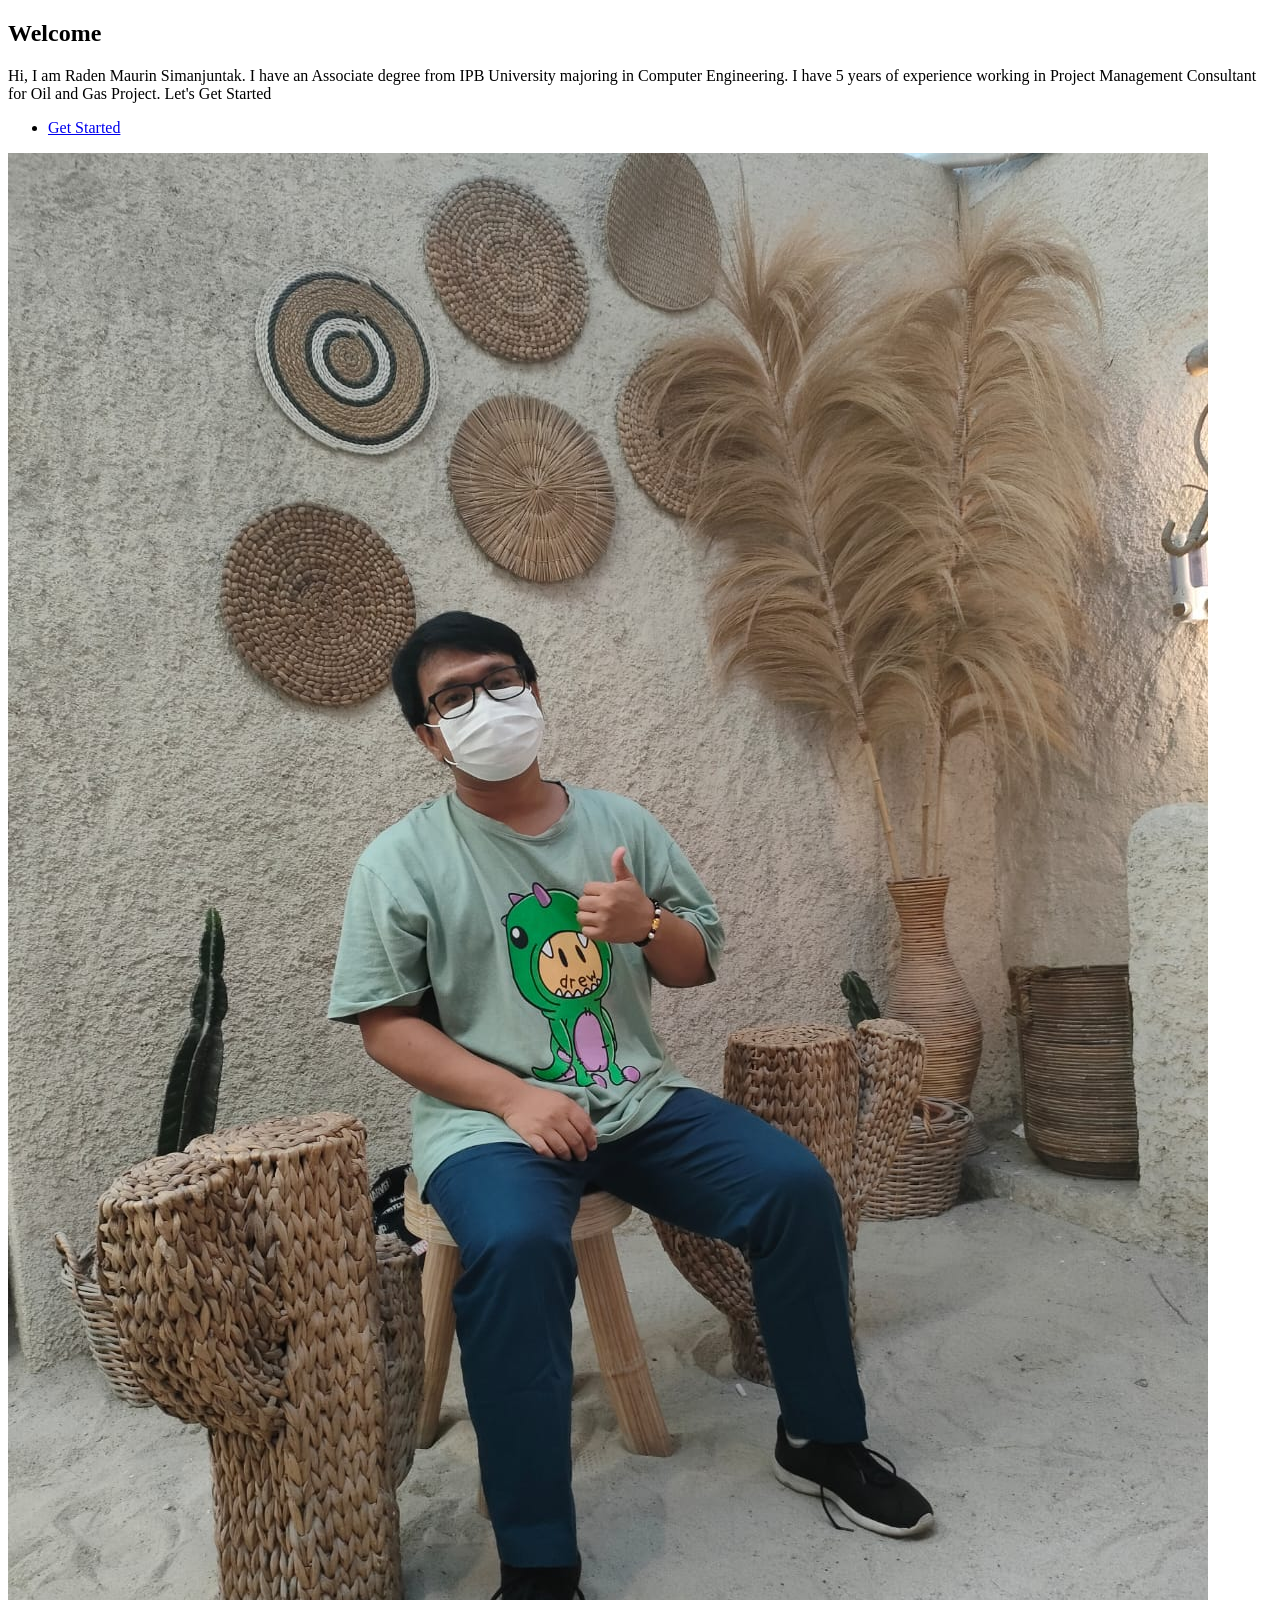
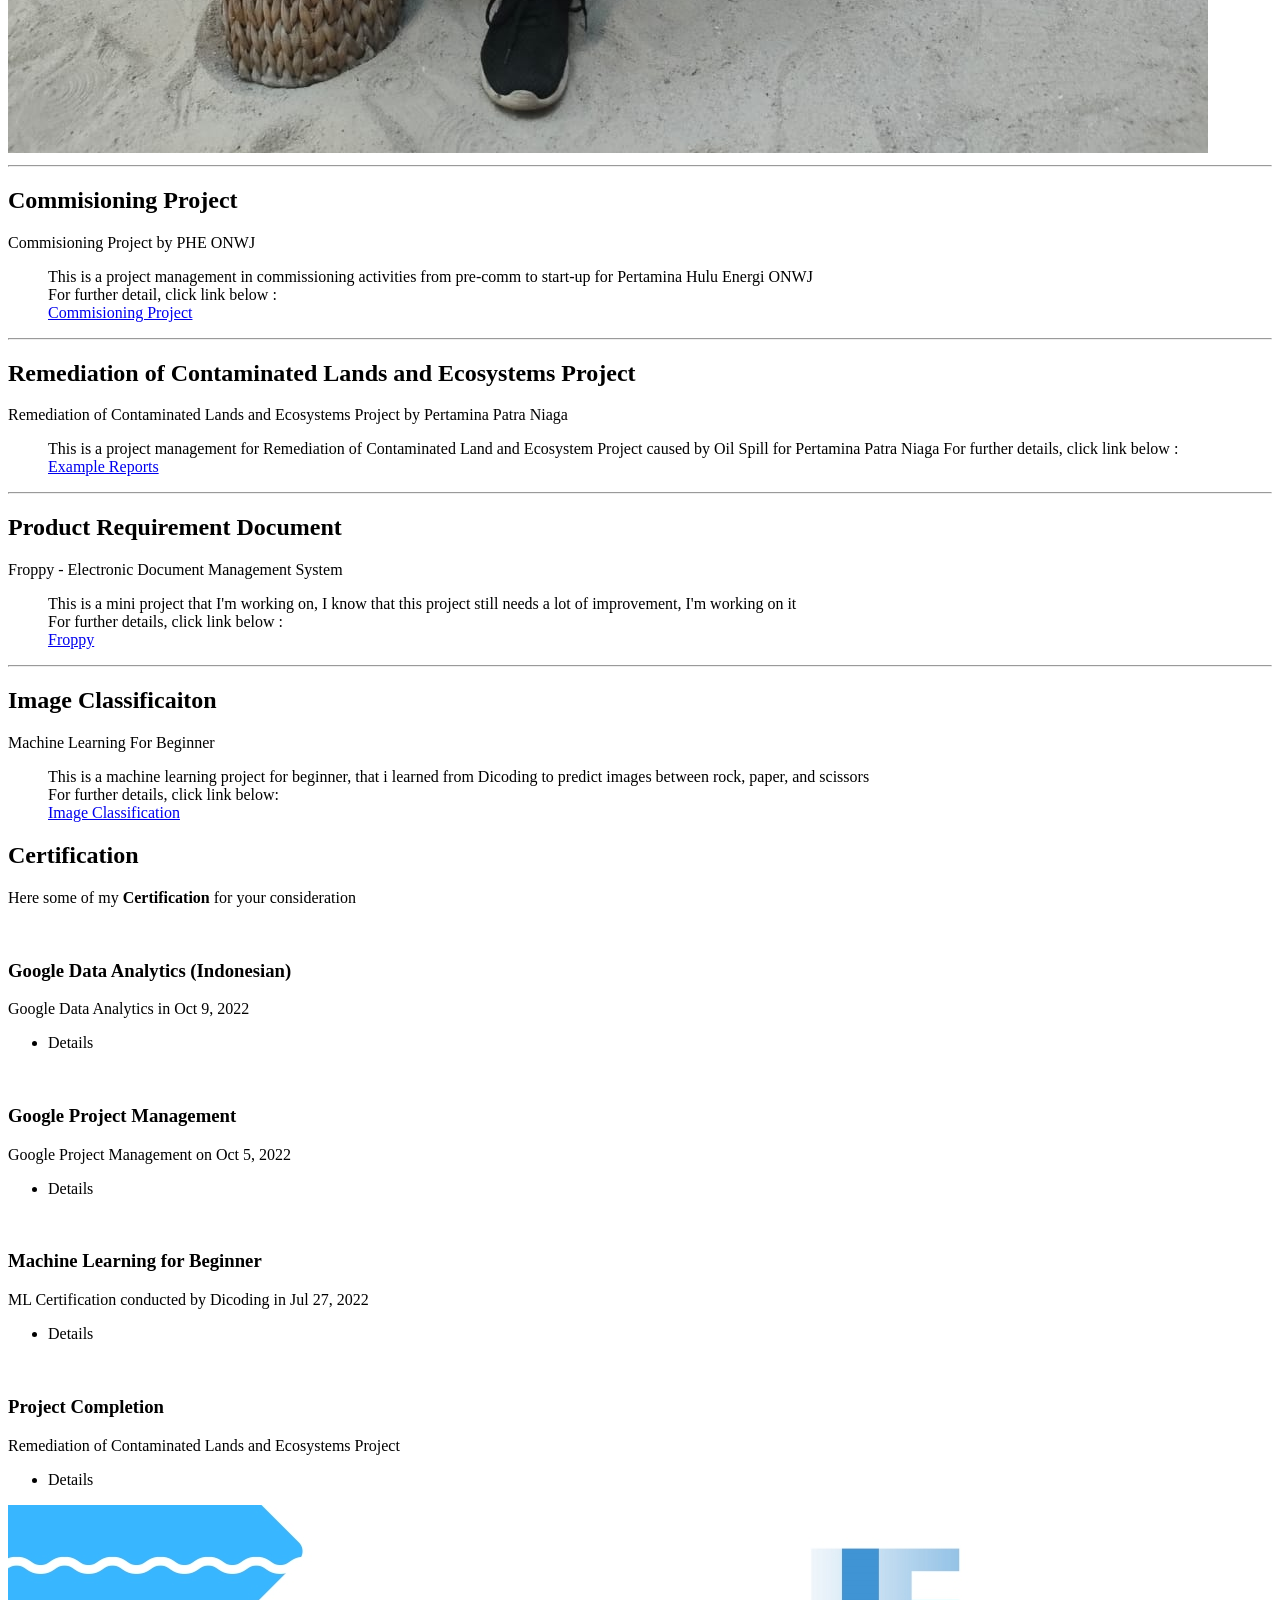
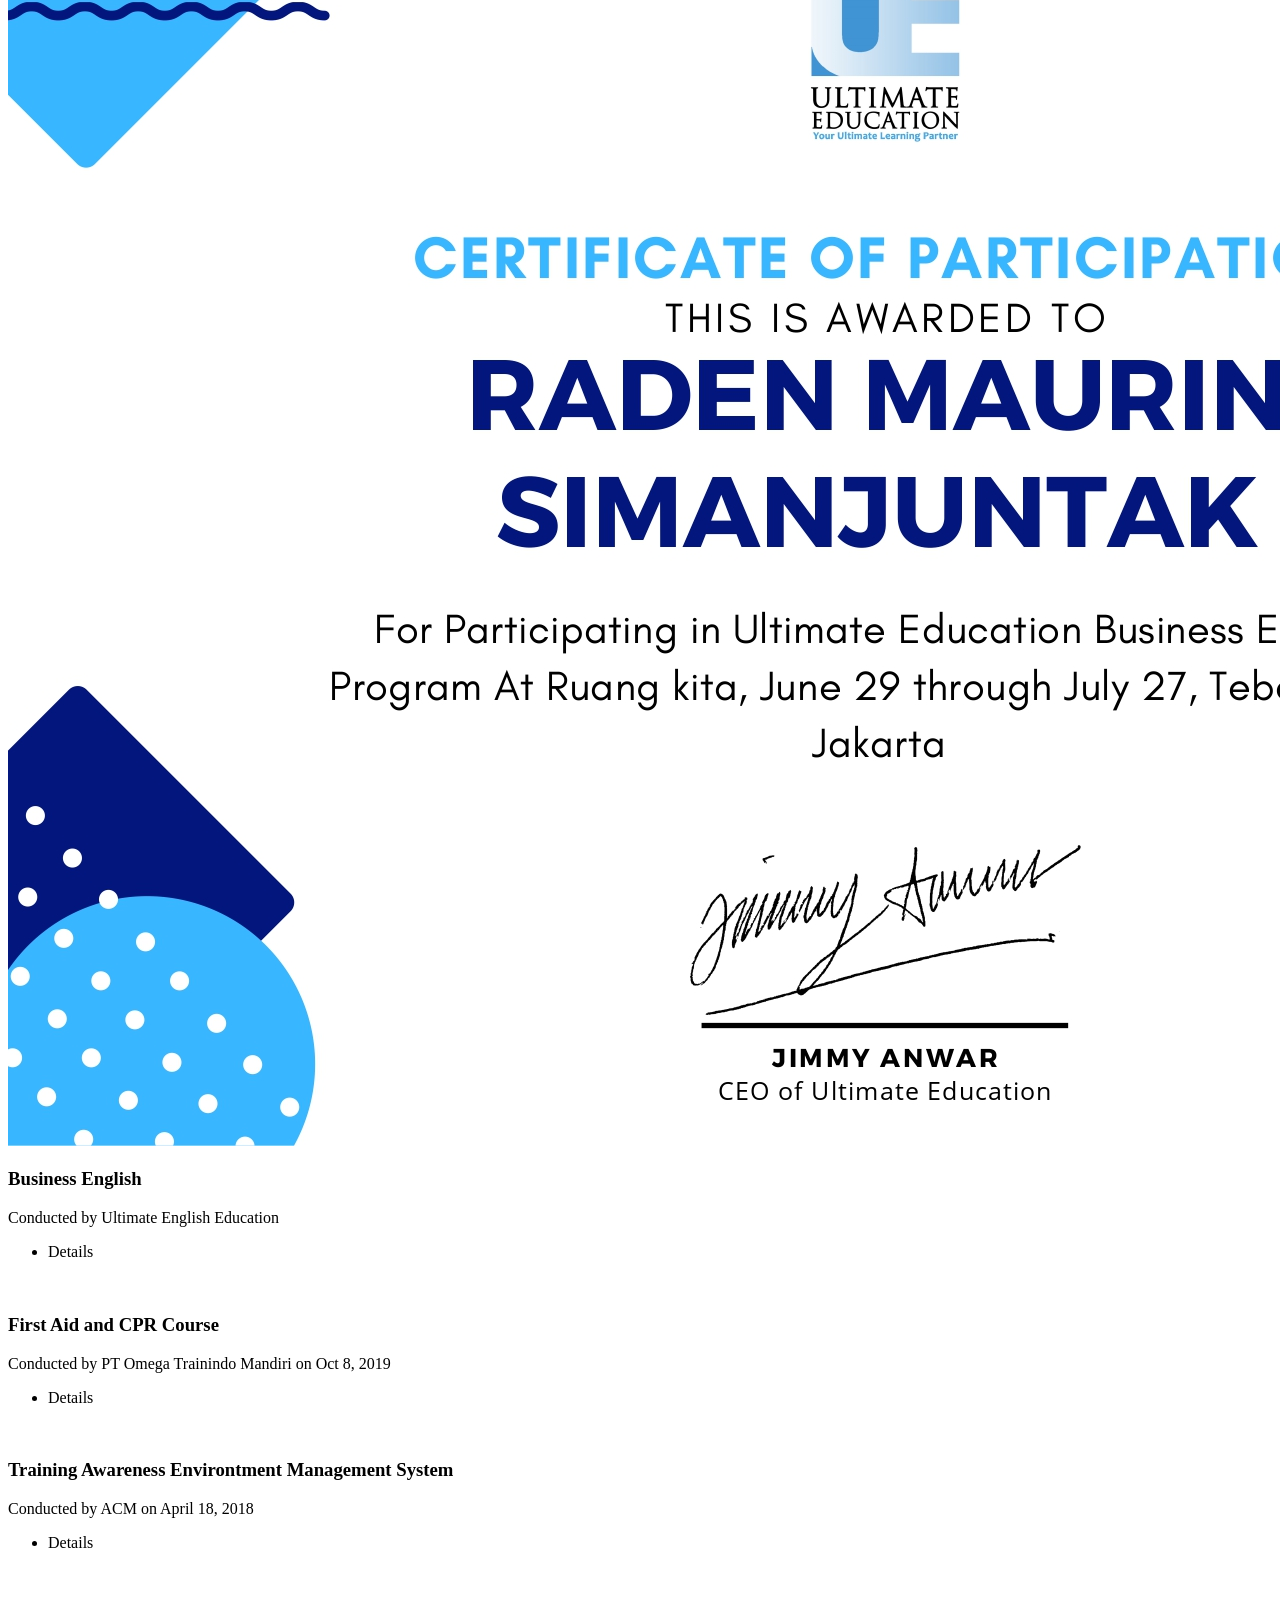
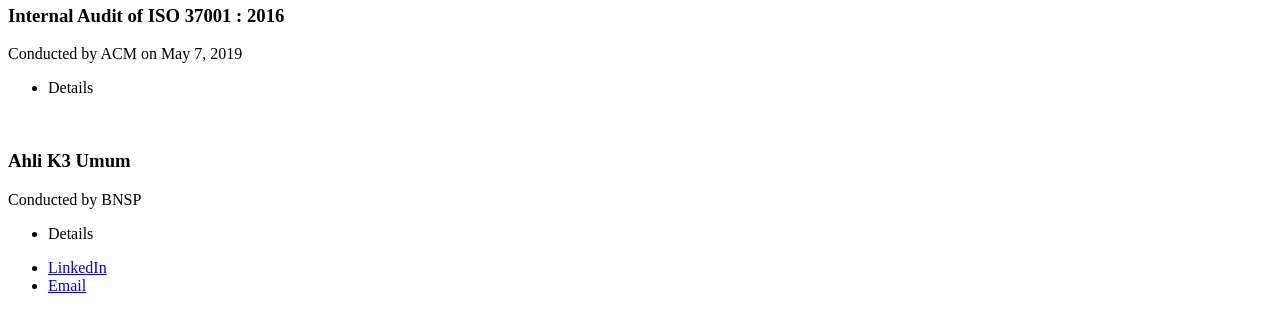
==== index.html @ 46afdd61 "Add files via upload Initial Commit" ====
<!DOCTYPE HTML>

<html>
	<head>
		<title>Web Portofolio</title>
		<meta charset="utf-8" />
		<meta name="viewport" content="width=device-width, initial-scale=1, user-scalable=no" />
		<link rel="stylesheet" href="assets/css/main.css" />
		<noscript><link rel="stylesheet" href="assets/css/noscript.css" /></noscript>
	</head>
	<body class="is-preload">

		<!-- Wrapper -->
			<div id="wrapper" class="divided">

				<!-- One -->
					<section class="banner style1 orient-left content-align-left image-position-right fullscreen onload-image-fade-in onload-content-fade-right">
						<div class="content">
							<h1>Welcome</h1>
							<p class="major">
								Hi, I am Raden Maurin Simanjuntak. I have an Associate degree from IPB University majoring in Computer Engineering.
								I have 5 years of experience working in Project Management Consultant for Oil and Gas Project. Let's Get Started
							</p>
							<ul class="actions stacked">
								<li><a href="#first" class="button big wide smooth-scroll-middle">Get Started</a></li>
							</ul>
						</div>
						<div class="image">
							<img src="images/Foto Raden.jpg" alt="" />
						</div>
					</section>

				<!-- Two -->
					<section class="spotlight style1 orient-right content-align-left image-position-center onscroll-image-fade-in" id="first">
						
						<div class="content">
							<hr>
							<header>
								<h1>Commisioning Project</h1>
							</header>
							<dl>
								<dt>Commisioning Project by PHE ONWJ</dt>
								<dd>
									<p>This is a project management in commissioning activities from pre-comm to start-up for Pertamina Hulu Energi ONWJ
										<br>For further detail, click link below :
										<br><a href="https://docs.google.com/presentation/d/1MLEtK0wVh3F5uqoYB-ieMNFS2GwbaePp/edit?usp=share_link&ouid=114407993931880405137&rtpof=true&sd=true" target="blank">Commisioning Project</a>
									</p>
								</dd>
							</dl>
						</hr>
					
						</div>
					</section>

				<!-- Three -->
				<section class="spotlight style1 orient-right content-align-left image-position-center onscroll-image-fade-in" id="first">
						
					<div class="content">
						<hr>
						<header>
							<h1>Remediation of Contaminated Lands and Ecosystems Project</h1>
							</header>
						<dl>
							<dt>Remediation of Contaminated Lands and Ecosystems Project by Pertamina Patra Niaga </dt>
							<dd>
								<p>This is a project management for Remediation of Contaminated Land and Ecosystem Project caused by Oil Spill for Pertamina Patra Niaga
									For further details, click link below :
									<br><a href="https://docs.google.com/presentation/d/16HYrMoSMmmAd1yWovgfXHeACyHCbPhI6/edit?usp=share_link&ouid=114407993931880405137&rtpof=true&sd=true" target="blank">Example Reports</a>
								</p>	
							</dd>
						</dl>
					</hr>
				
					</div>
				</section>

				<!-- Four -->
				<section class="spotlight style1 orient-right content-align-left image-position-center onscroll-image-fade-in" id="first">
						
					<div class="content">
						<hr>
						<header>
							<h1>Product Requirement Document</h1>
						</header>
						<dl>
							<dt>Froppy - Electronic Document Management System</dt>
							<dd>
								<p>This is a mini project that I'm working on, I know that this project still needs a lot of improvement, I'm working on it
								<br>For further details, click link below :
								<br><a href="https://docs.google.com/presentation/d/11BzTCRlNOYGBhsS4NMm1yqEdbKWlQPUC/edit?usp=share_link&ouid=114407993931880405137&rtpof=true&sd=true" target="blank">Froppy</a>	
								</dd>
						</dl>
					</hr>
				
					</div>
				</section>
			<!-- Five -->
				<section class="spotlight style1 orient-right content-align-left image-position-center onscroll-image-fade-in" id="first">
						
					<div class="content">
						<hr>
						<header>
							<h1>Image Classificaiton</h1>
						<dl>
							<dt>Machine Learning For Beginner</dt>
							<dd>
								<p>This is a machine learning project for beginner, that i learned from Dicoding to predict images between rock, paper, and scissors
								<br>For further details, click link below:
								<br><a href="https://gist.github.com/radenmaurin/9e45d2fe47e24a6ace8ac598a153f9ac" target="blank">Image Classification</a>	
								</p>
							</dd>
						</dl>
					</hr>
				
					</div>
				</section>

			<!-- Gallery -->
			<section class="wrapper style1 align-center">
				<div class="inner">
					<h2>Certification</h2>
					<p>Here some of my <strong>Certification</strong> for your consideration</p>
				</div>

				<!-- Gallery -->
					<div class="gallery style2 medium lightbox onscroll-fade-in">
						<article>
							<a href="images/gallery/fulls/Google Data Analytics.jpg" class="image">
								<img src="images/gallery/thumbs/Google Data Analytics.jpg" alt="" />
							</a>
							<div class="caption">
								<h3>Google Data Analytics (Indonesian)</h3>
								<p>Google Data Analytics in Oct 9, 2022</p>
								<ul class="actions fixed">
									<li><span class="button small">Details</span></li>
								</ul>
							</div>
						</article>
						<article>
							<a href="images/gallery/fulls/Google Project Management.jpg" class="image">
								<img src="images/gallery/thumbs/Google Project Management.jpg" alt="" />
							</a>
							<div class="caption">
								<h3>Google Project Management</h3>
								<p>Google Project Management on Oct 5, 2022</p>
								<ul class="actions fixed">
									<li><span class="button small">Details</span></li>
								</ul>
							</div>
						</article>
						<article>
							<a href="images/gallery/fulls/Dicoding Machine Learning For Beginner - 1.jpg" class="image">
								<img src="images/gallery/thumbs/Dicoding Machine Learning For Beginner - 1.jpg" alt="" />
							</a>
							<div class="caption">
								<h3>Machine Learning for Beginner</h3>
								<p>ML Certification conducted by Dicoding in Jul 27, 2022</p>
								<ul class="actions fixed">
									<li><span class="button small">Details</span></li>
								</ul>
							</div>
						</article>
						<article>
							<a href="images/gallery/fulls/Project Completion.jpg" class="image">
								<img src="images/gallery/thumbs/Project Completion.jpg" alt="" />
							</a>
							<div class="caption">
								<h3>Project Completion</h3>
								<p>Remediation of Contaminated Lands and Ecosystems Project</p>
								<ul class="actions fixed">
									<li><span class="button small">Details</span></li>
								</ul>
							</div>
						</article>
						<article>
							<a href="images/gallery/fulls/Business English Ultimate Education.jpg" class="image">
								<img src="images/gallery/thumbs/Business English Ultimate Education.jpg" alt="" />
							</a>
							<div class="caption">
								<h3>Business English</h3>
								<p>Conducted by Ultimate English Education</p>
								<ul class="actions fixed">
									<li><span class="button small">Details</span></li>
								</ul>
							</div>
						</article>
						<article>
							<a href="images/gallery/fulls/First Aid and CPR - 1.jpg" class="image">
								<img src="images/gallery/thumbs/First Aid and CPR - 1.jpg" alt="" />
							</a>
							<div class="caption">
								<h3>First Aid and CPR Course</h3>
								<p>Conducted by PT Omega Trainindo Mandiri on Oct 8, 2019</p>
								<ul class="actions fixed">
									<li><span class="button small">Details</span></li>
								</ul>
							</div>
						</article>
						<article>
							<a href="images/gallery/fulls/ISO 14001.jpg" class="image">
								<img src="images/gallery/thumbs/ISO 14001.jpg" alt="" />
							</a>
							<div class="caption">
								<h3>Training Awareness Environtment Management System</h3>
								<p>Conducted by ACM on April 18, 2018</p>
								<ul class="actions fixed">
									<li><span class="button small">Details</span></li>
								</ul>
							</div>
						</article>
						<article>
							<a href="images/gallery/fulls/08.jpg" class="image">
								<img src="images/gallery/thumbs/08.jpg" alt="" />
							</a>
							<div class="caption">
								<h3>Internal Audit of ISO 37001 : 2016</h3>
								<p>Conducted by ACM on May 7, 2019</p>
								<ul class="actions fixed">
									<li><span class="button small">Details</span></li>
								</ul>
							</div>
						</article>
						<article>
							<a href="images/gallery/fulls/09.jpg" class="image">
								<img src="images/gallery/thumbs/09.jpg" alt="" />
							</a>
							<div class="caption">
								<h3>Ahli K3 Umum</h3>
								<p>Conducted by BNSP</p>
								<ul class="actions fixed">
									<li><span class="button small">Details</span></li>
								</ul>
							</div>
						</article>
					</div>

			</section>

			<!-- Footer -->
					<footer class="wrapper style1 align-center">
						<div class="inner">
							<ul class="icons">
								<li><a href="https://www.linkedin.com/in/raden-maurin-simanjuntak-37641712a/" target="blank" class="icon brands style2 fa-linkedin-in"><span class="label">LinkedIn</span></a></li>
								<li><a href="mailto:radenmaurin@gmail.com" class="icon style2 fa-envelope" target="blank"><span class="label">Email</span></a></li>
							</ul>
						</div>
					</footer>

			</div>

		<!-- Scripts -->
			<script src="assets/js/jquery.min.js"></script>
			<script src="assets/js/jquery.scrollex.min.js"></script>
			<script src="assets/js/jquery.scrolly.min.js"></script>
			<script src="assets/js/browser.min.js"></script>
			<script src="assets/js/breakpoints.min.js"></script>
			<script src="assets/js/util.js"></script>
			<script src="assets/js/main.js"></script>

	</body>
</html>
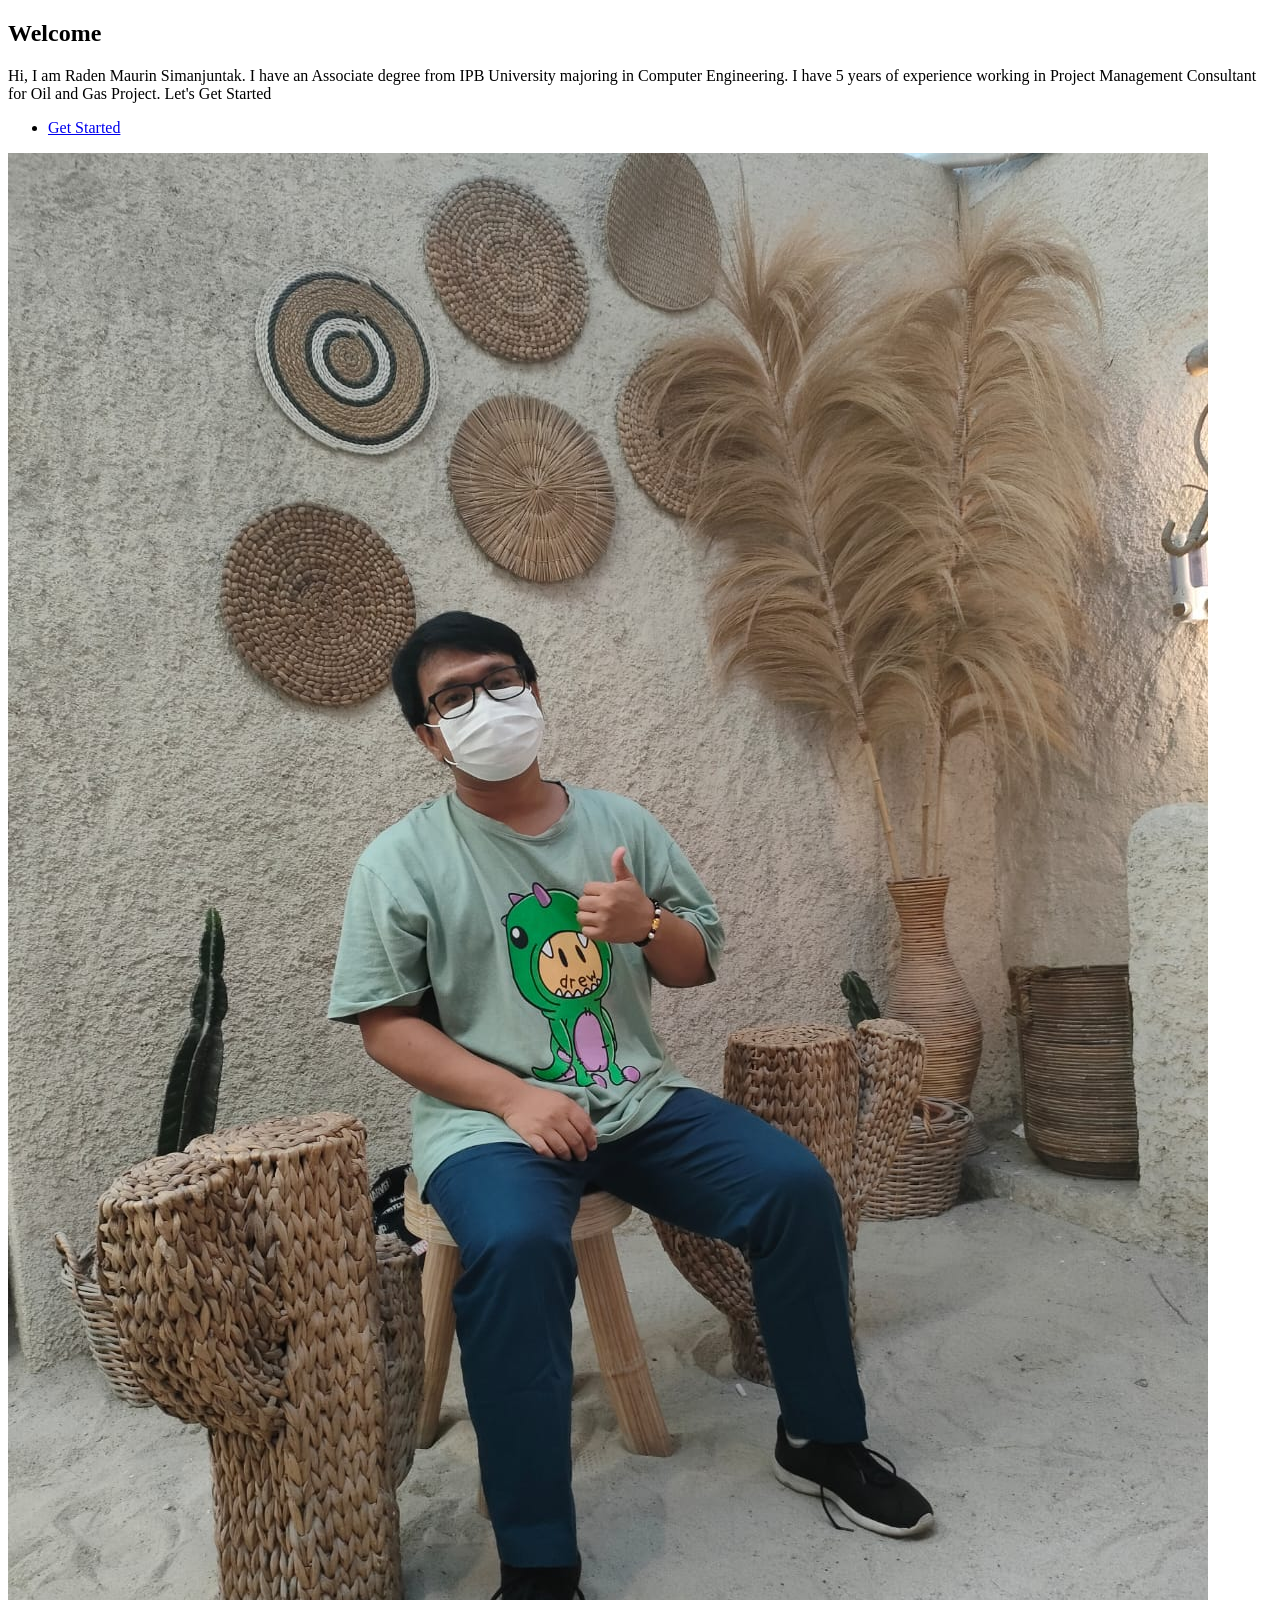
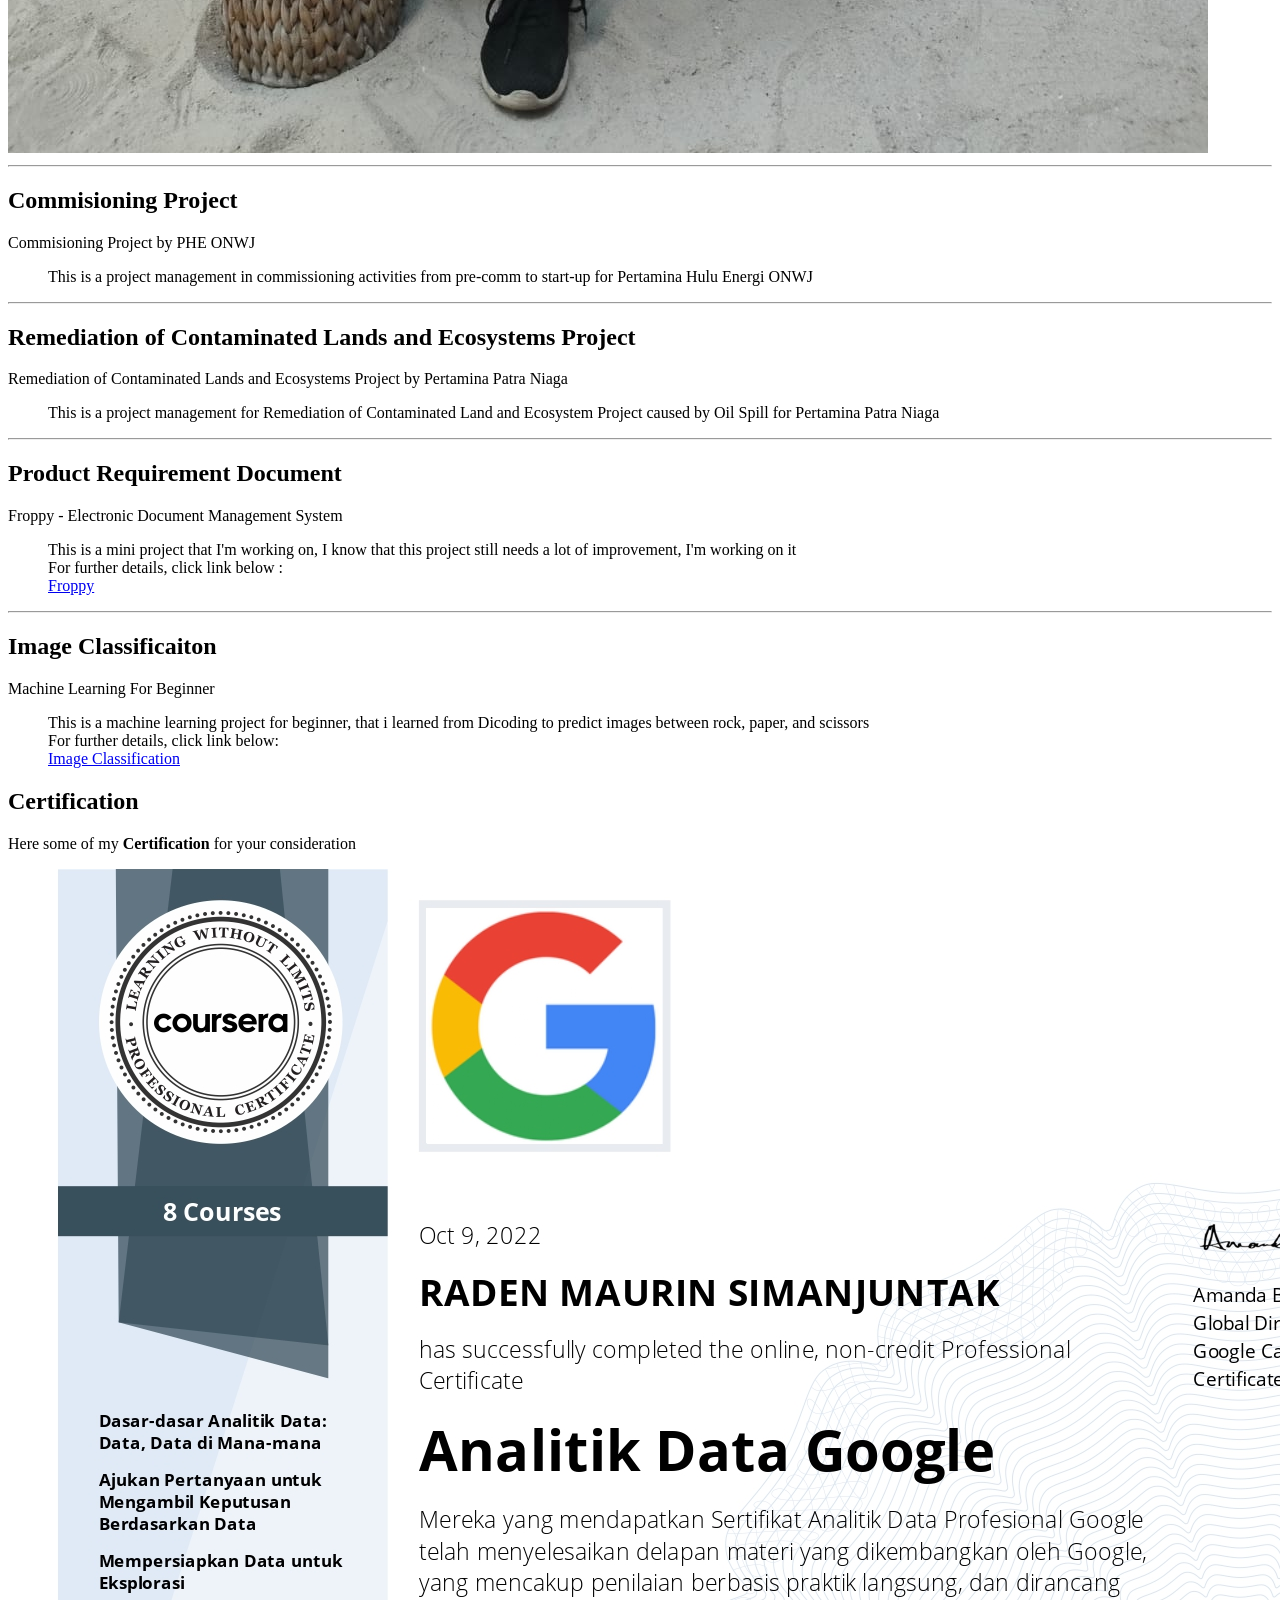
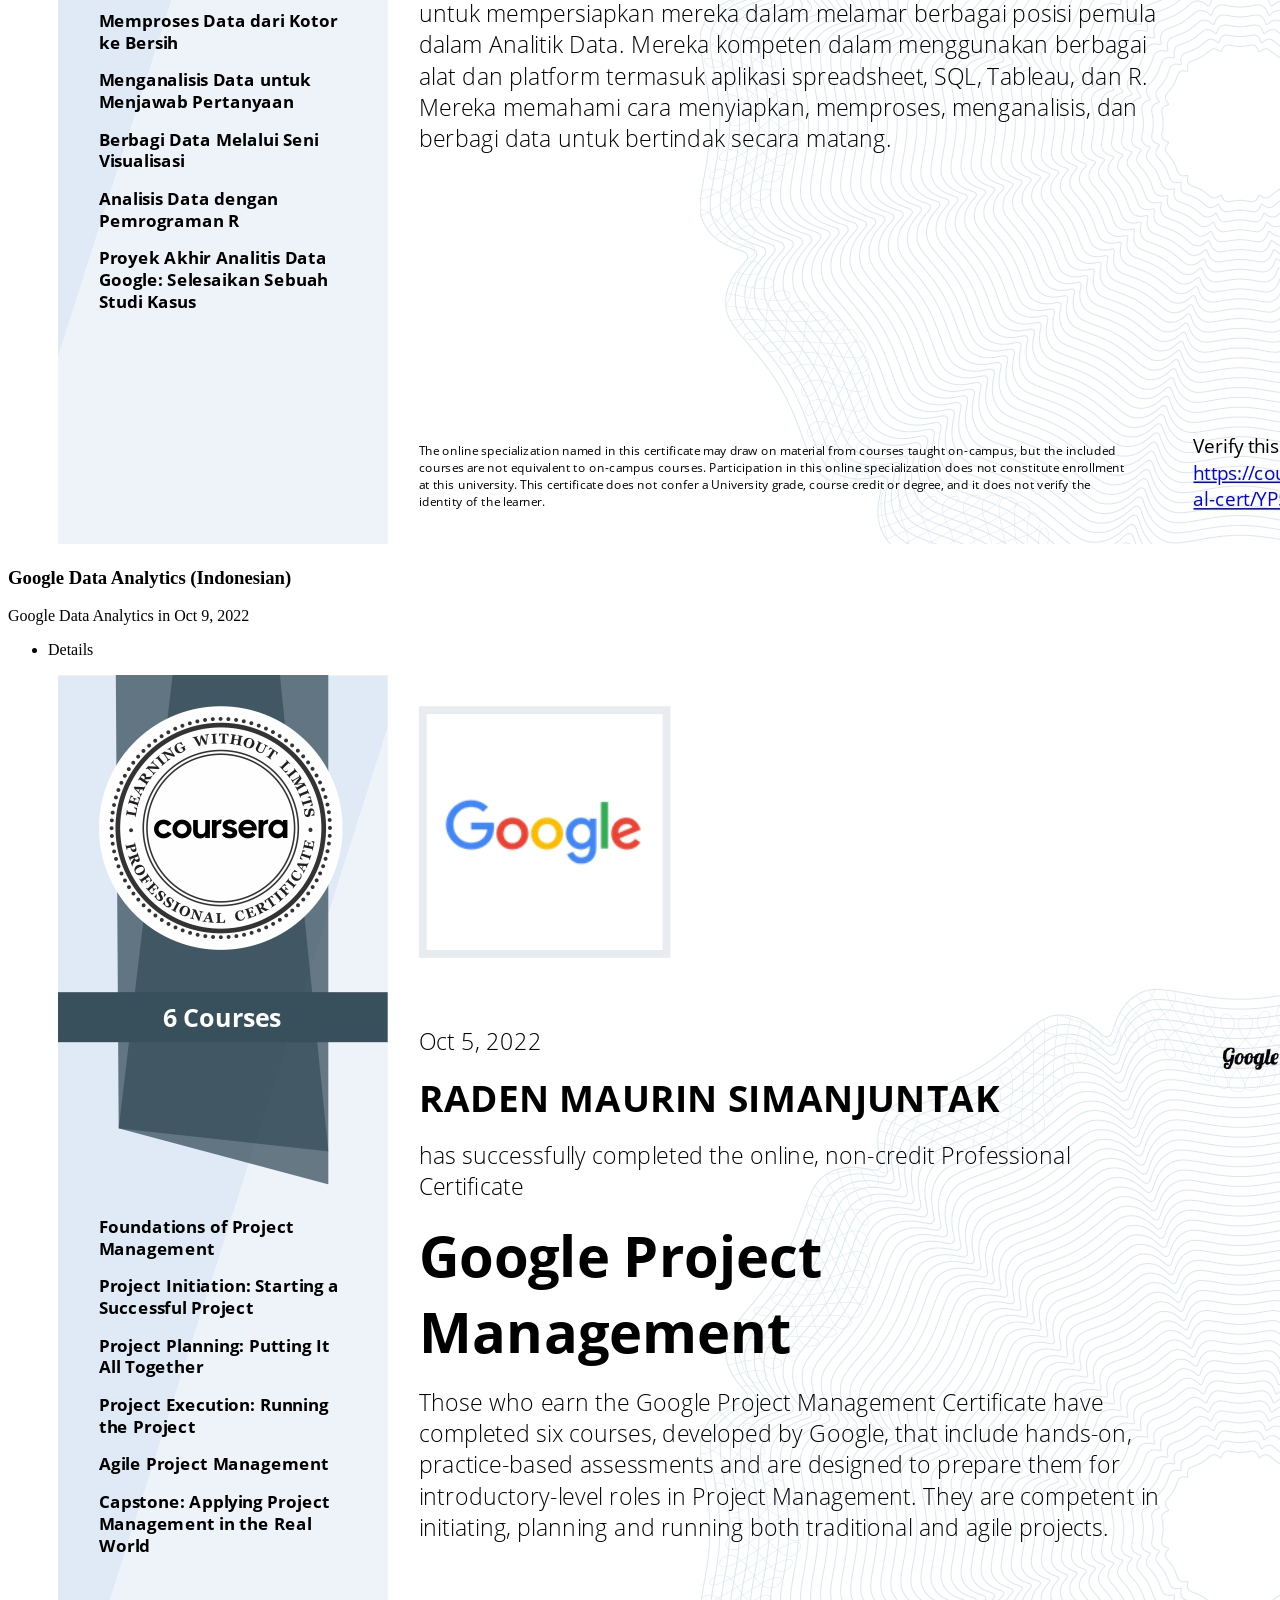
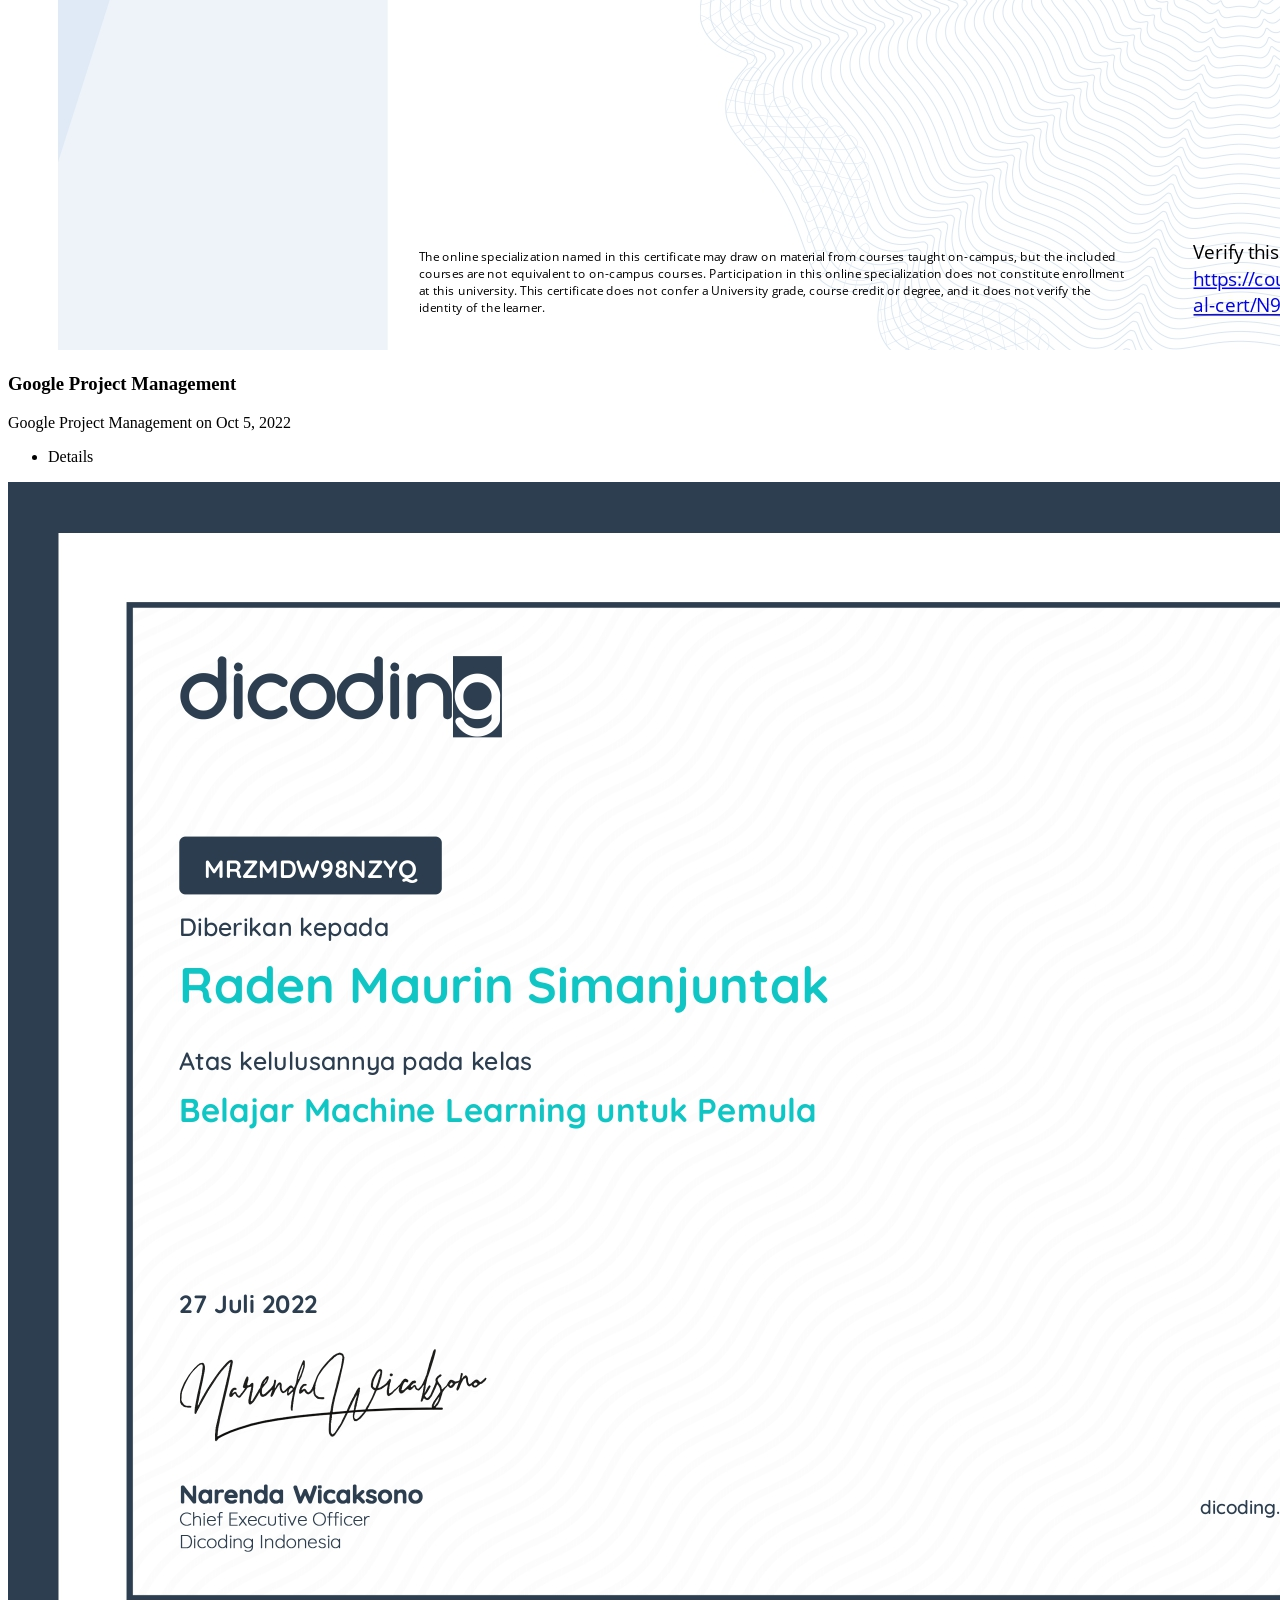
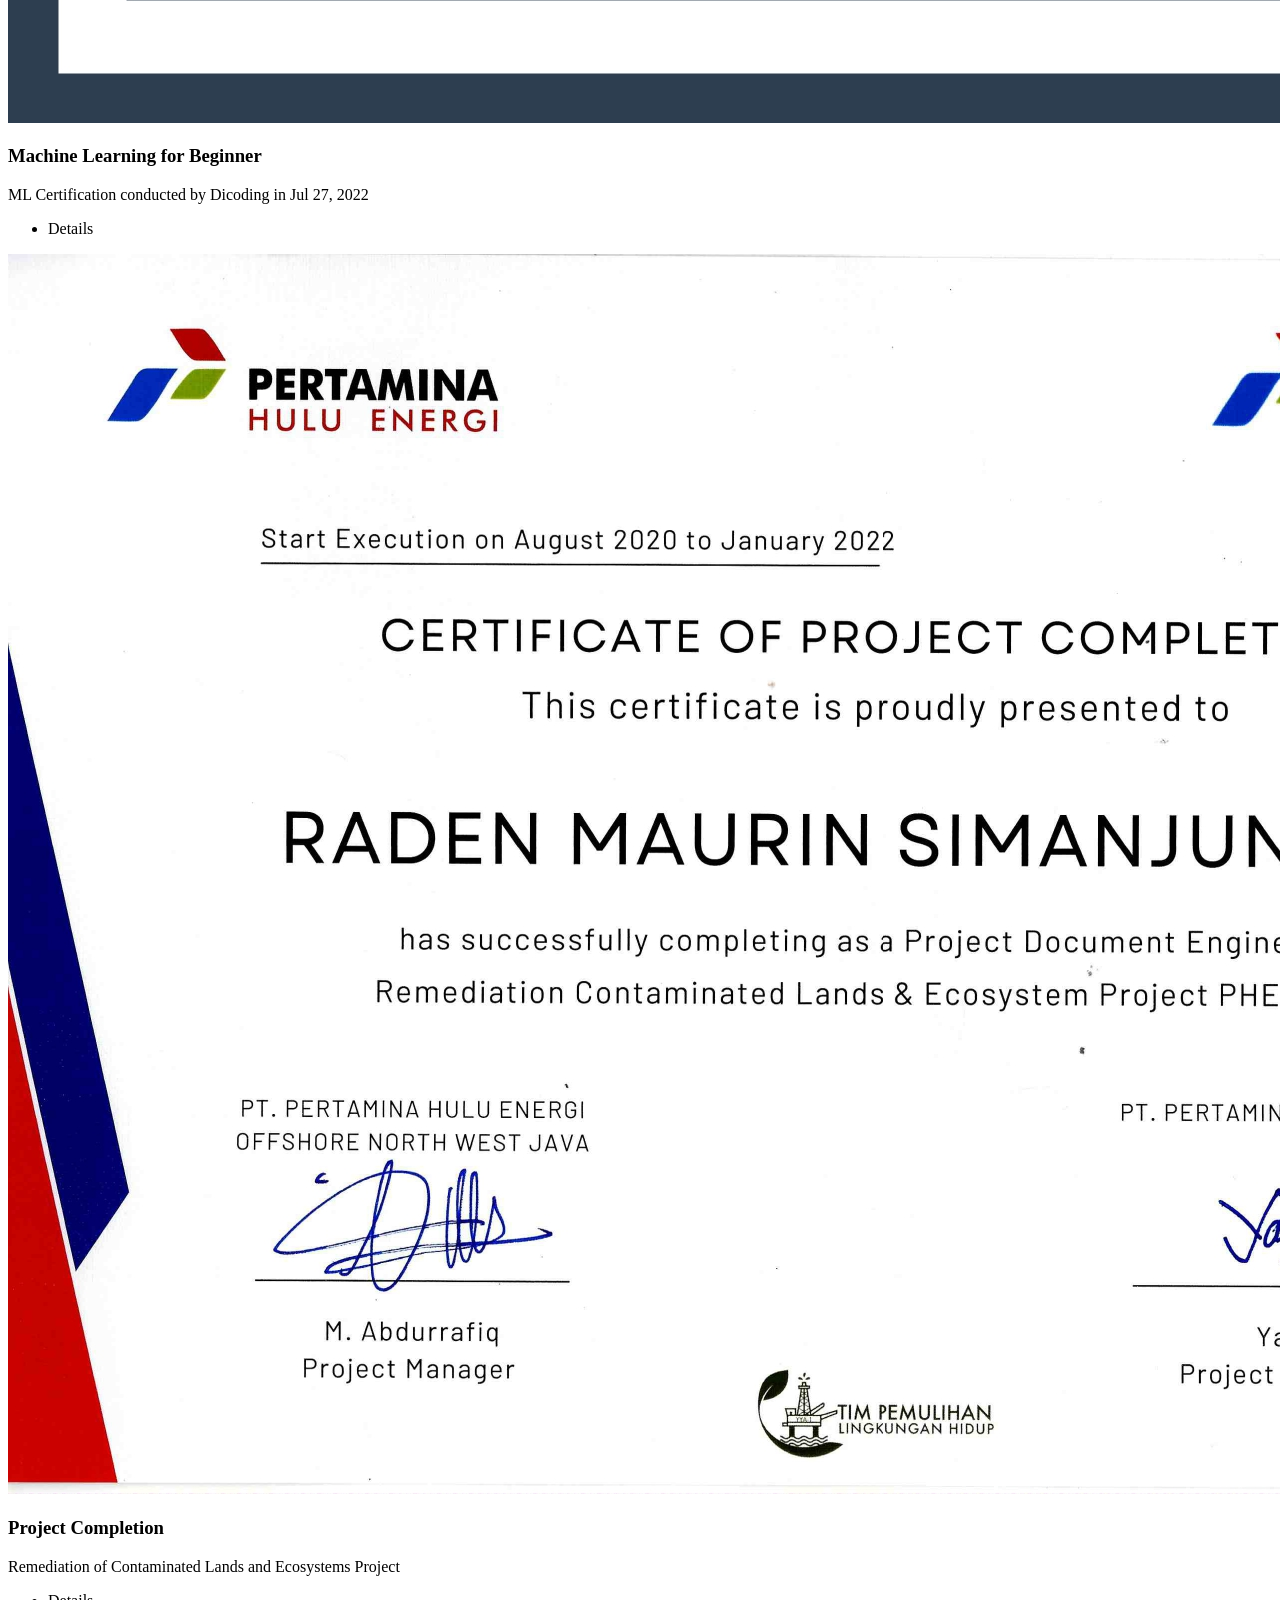
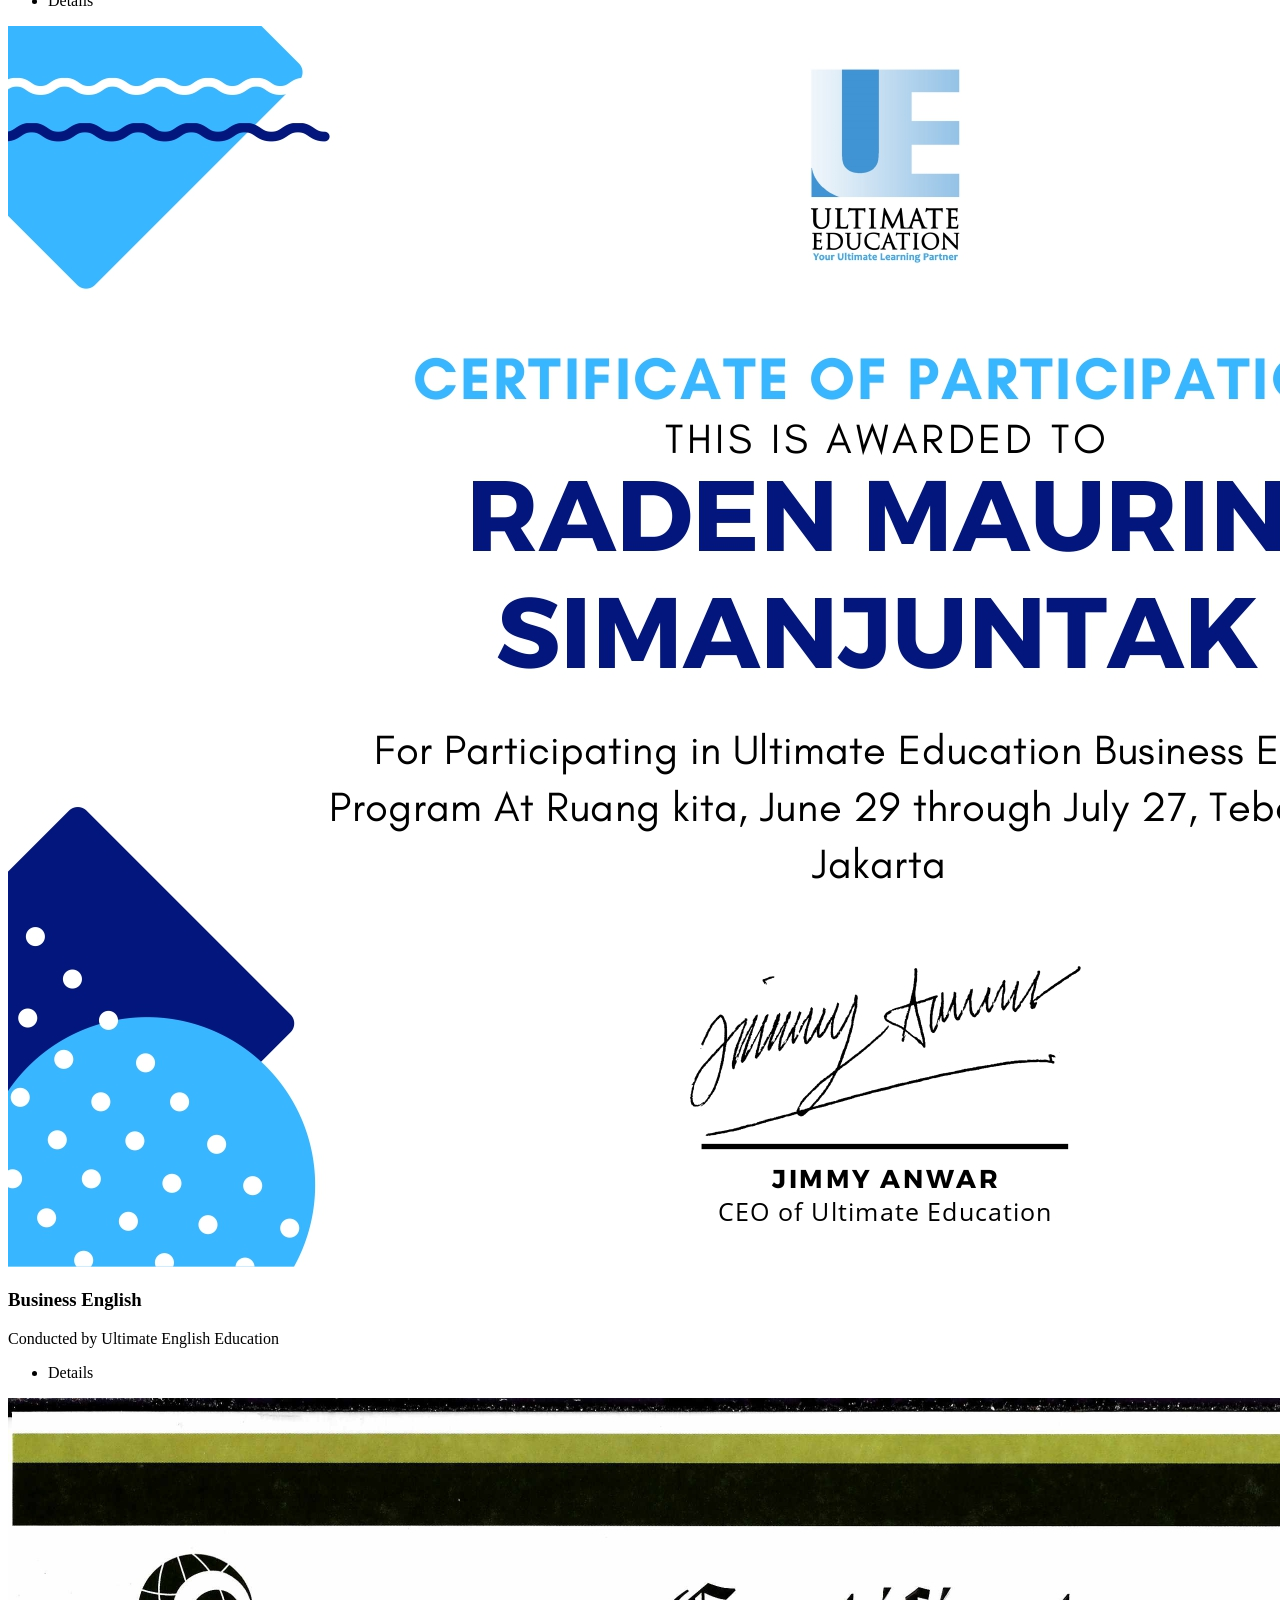
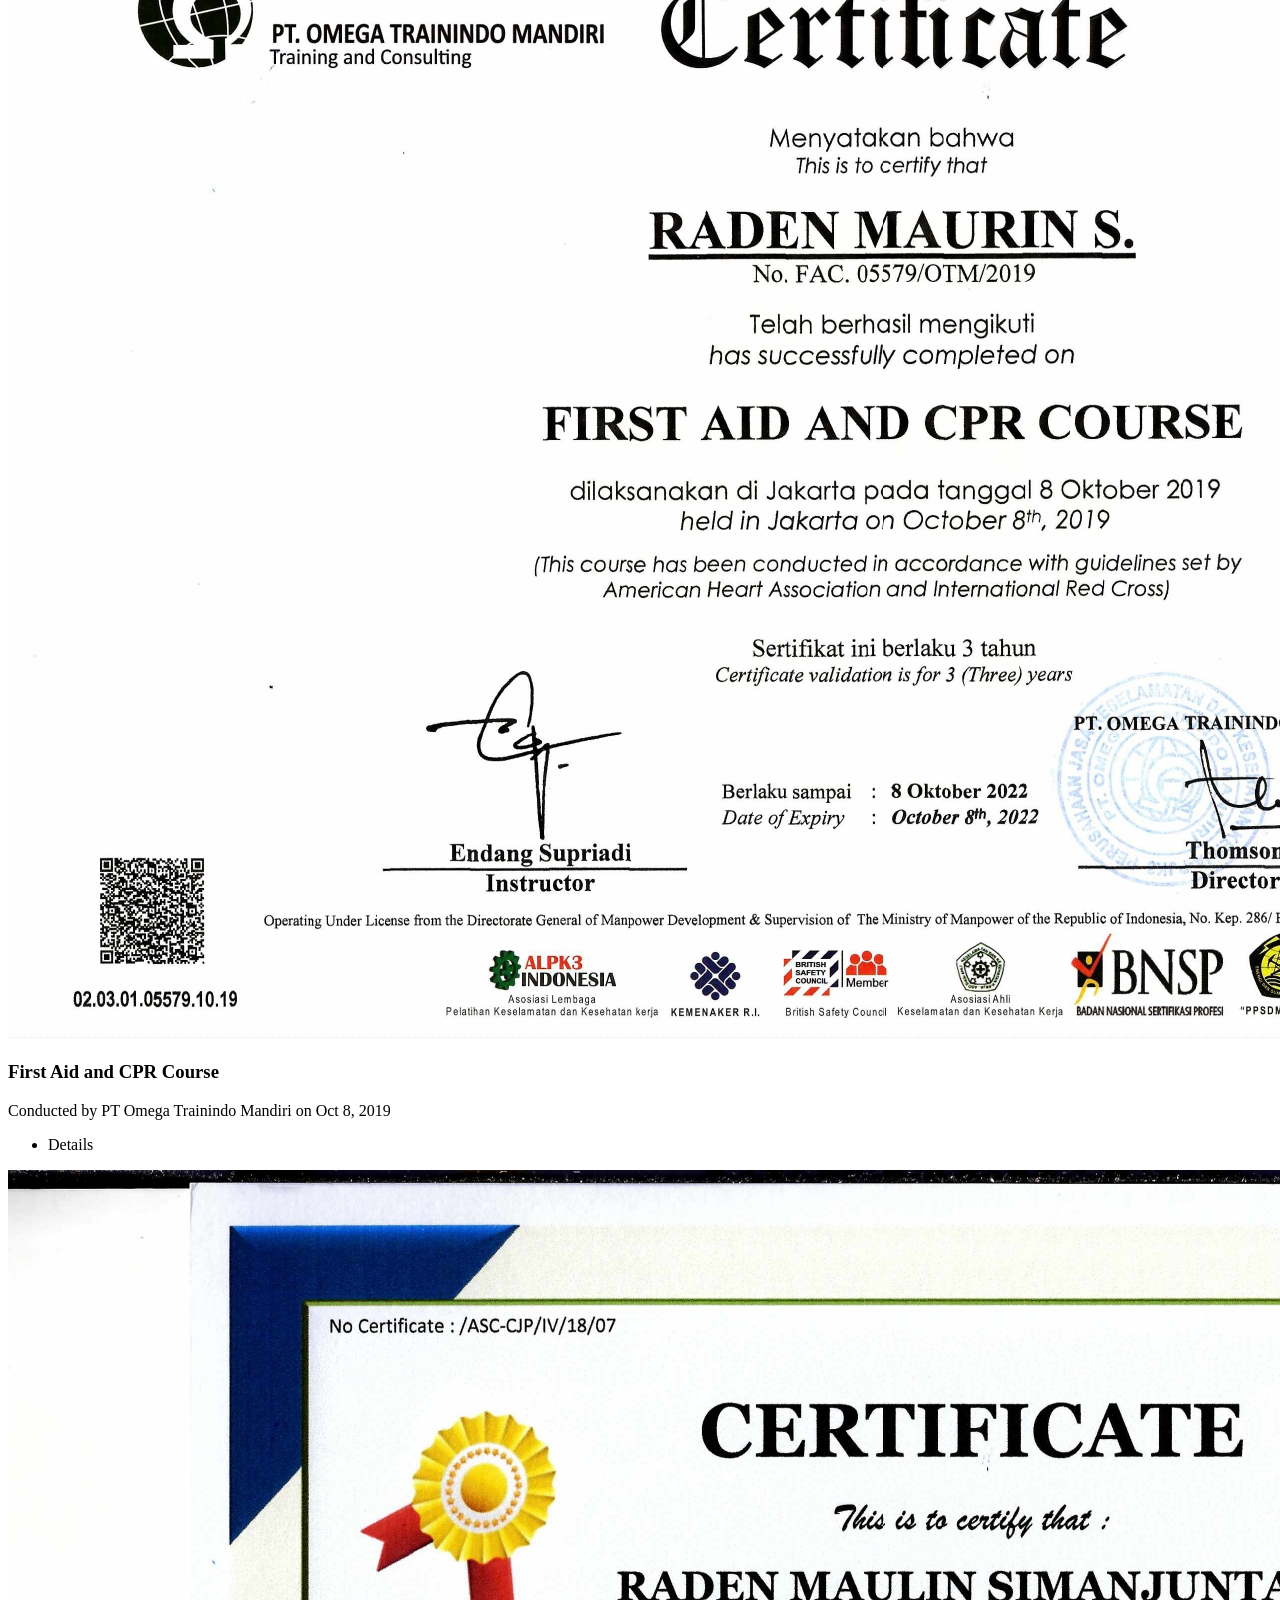
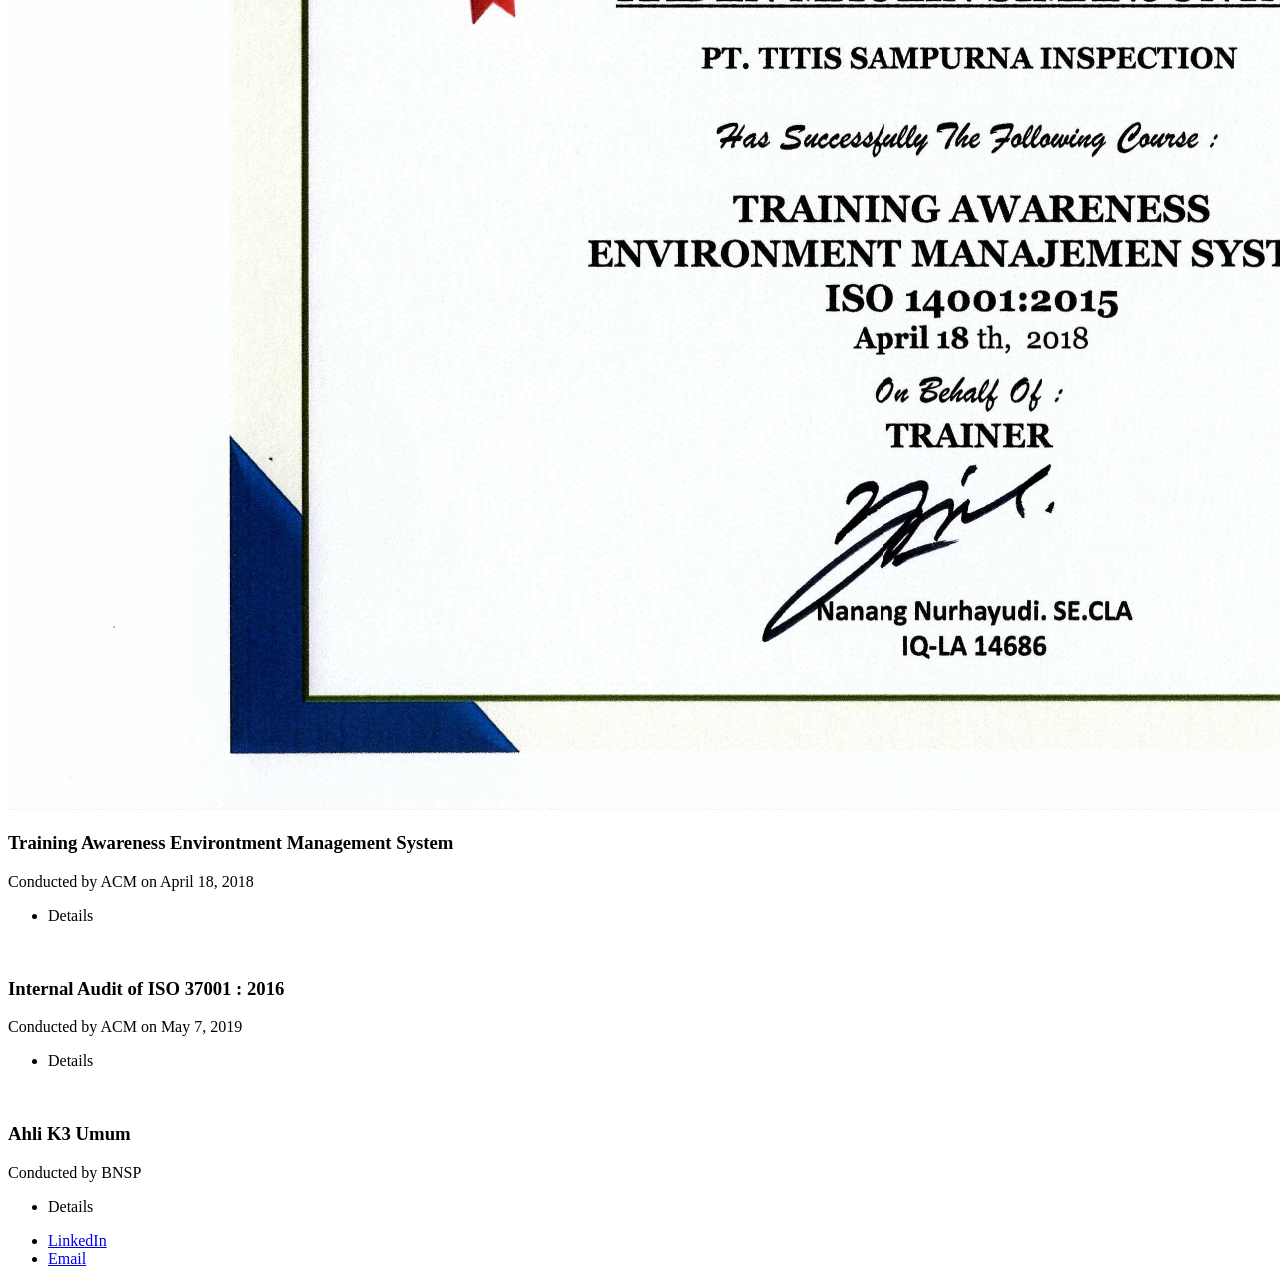
==== commit 8d0f9da1: "Add files via upload" ====
--- a/index.html
+++ b/index.html
@@ -42,8 +42,6 @@
 								<dt>Commisioning Project by PHE ONWJ</dt>
 								<dd>
 									<p>This is a project management in commissioning activities from pre-comm to start-up for Pertamina Hulu Energi ONWJ
-										<br>For further detail, click link below :
-										<br><a href="https://docs.google.com/presentation/d/1MLEtK0wVh3F5uqoYB-ieMNFS2GwbaePp/edit?usp=share_link&ouid=114407993931880405137&rtpof=true&sd=true" target="blank">Commisioning Project</a>
 									</p>
 								</dd>
 							</dl>
@@ -64,8 +62,6 @@
 							<dt>Remediation of Contaminated Lands and Ecosystems Project by Pertamina Patra Niaga </dt>
 							<dd>
 								<p>This is a project management for Remediation of Contaminated Land and Ecosystem Project caused by Oil Spill for Pertamina Patra Niaga
-									For further details, click link below :
-									<br><a href="https://docs.google.com/presentation/d/16HYrMoSMmmAd1yWovgfXHeACyHCbPhI6/edit?usp=share_link&ouid=114407993931880405137&rtpof=true&sd=true" target="blank">Example Reports</a>
 								</p>	
 							</dd>
 						</dl>
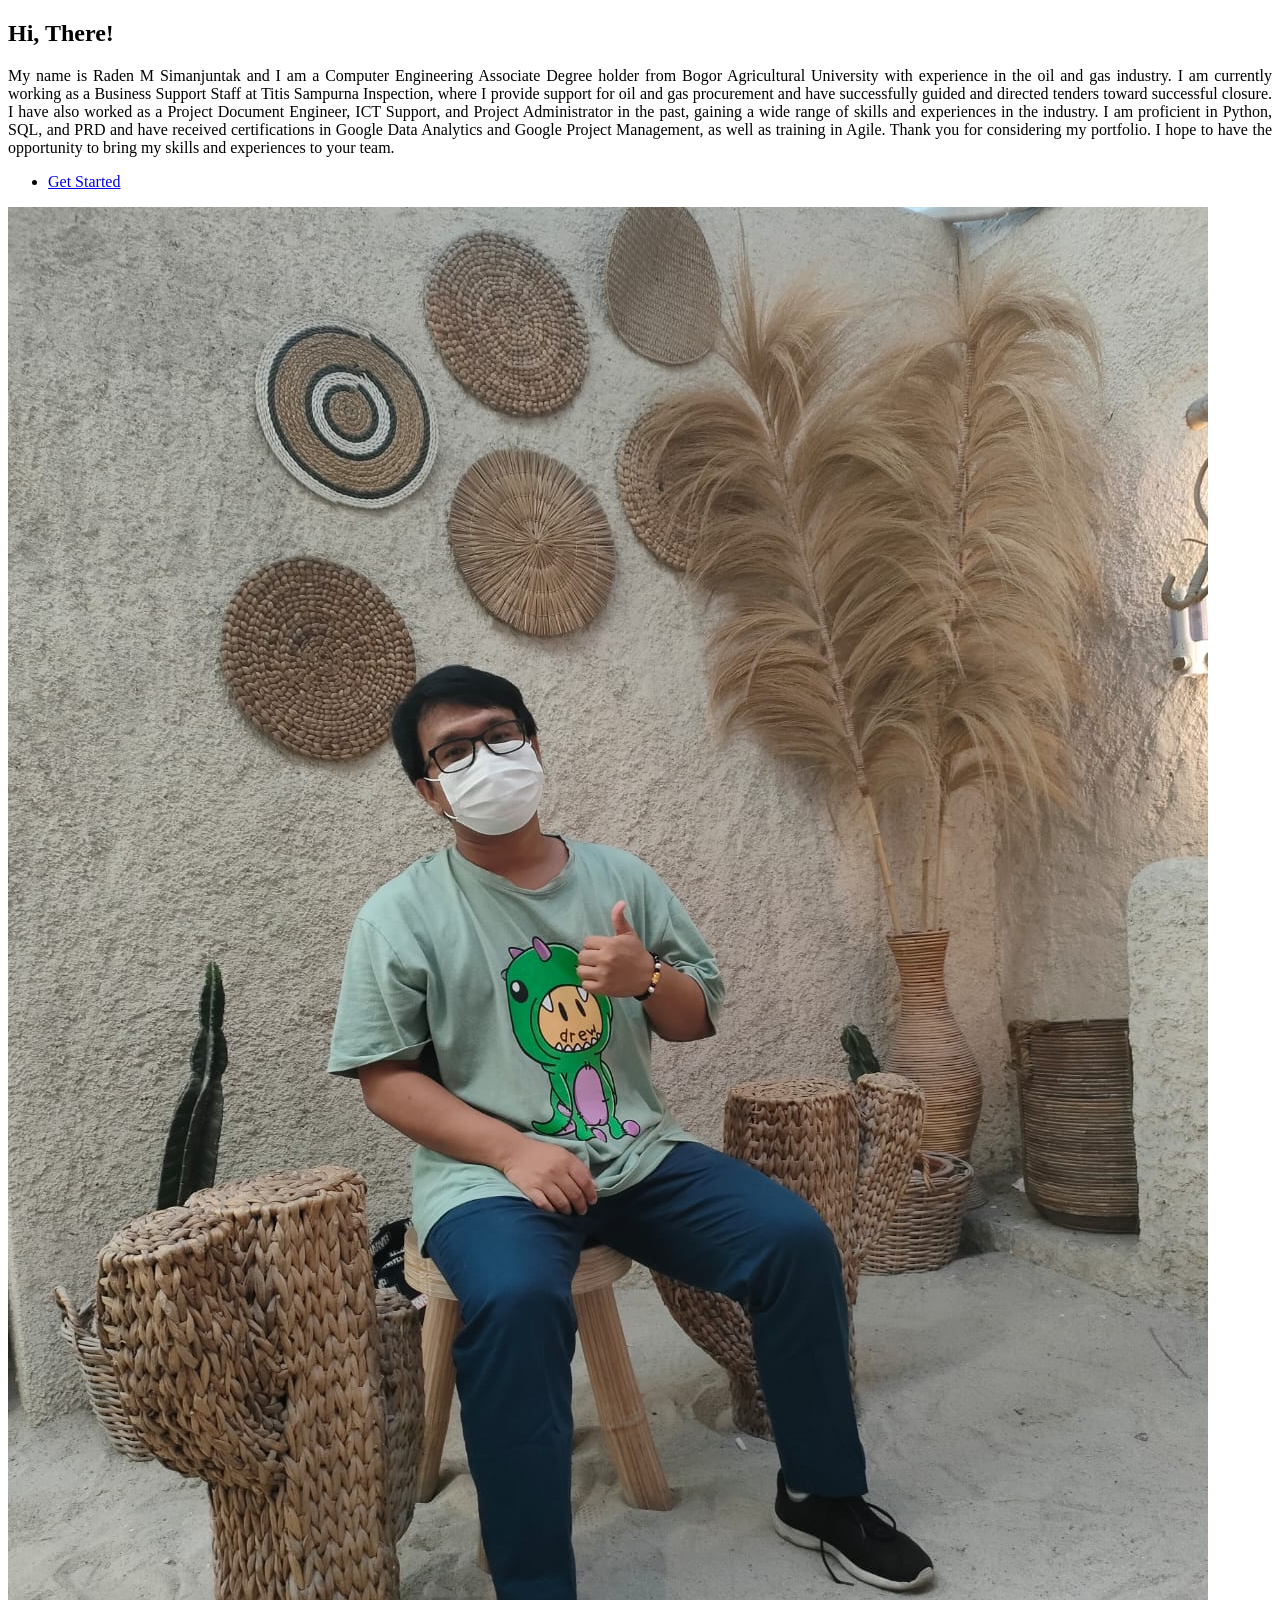
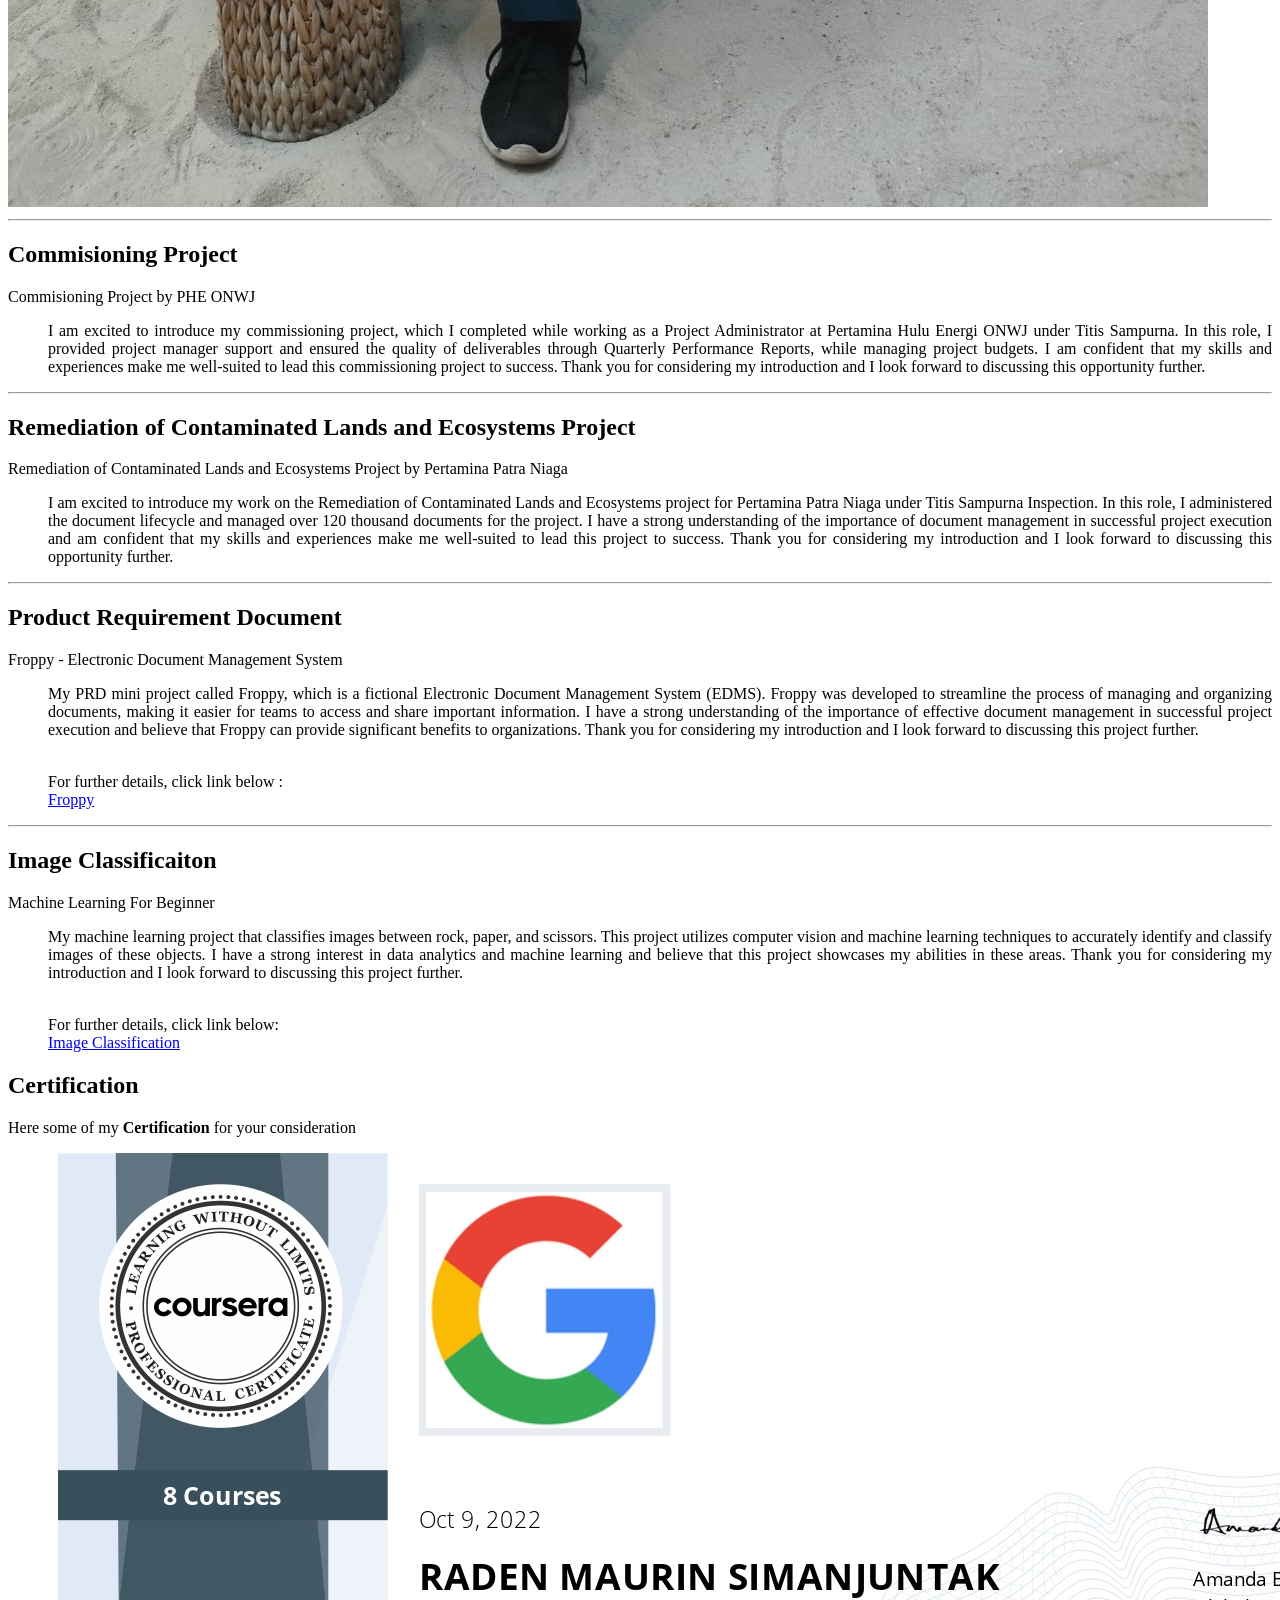
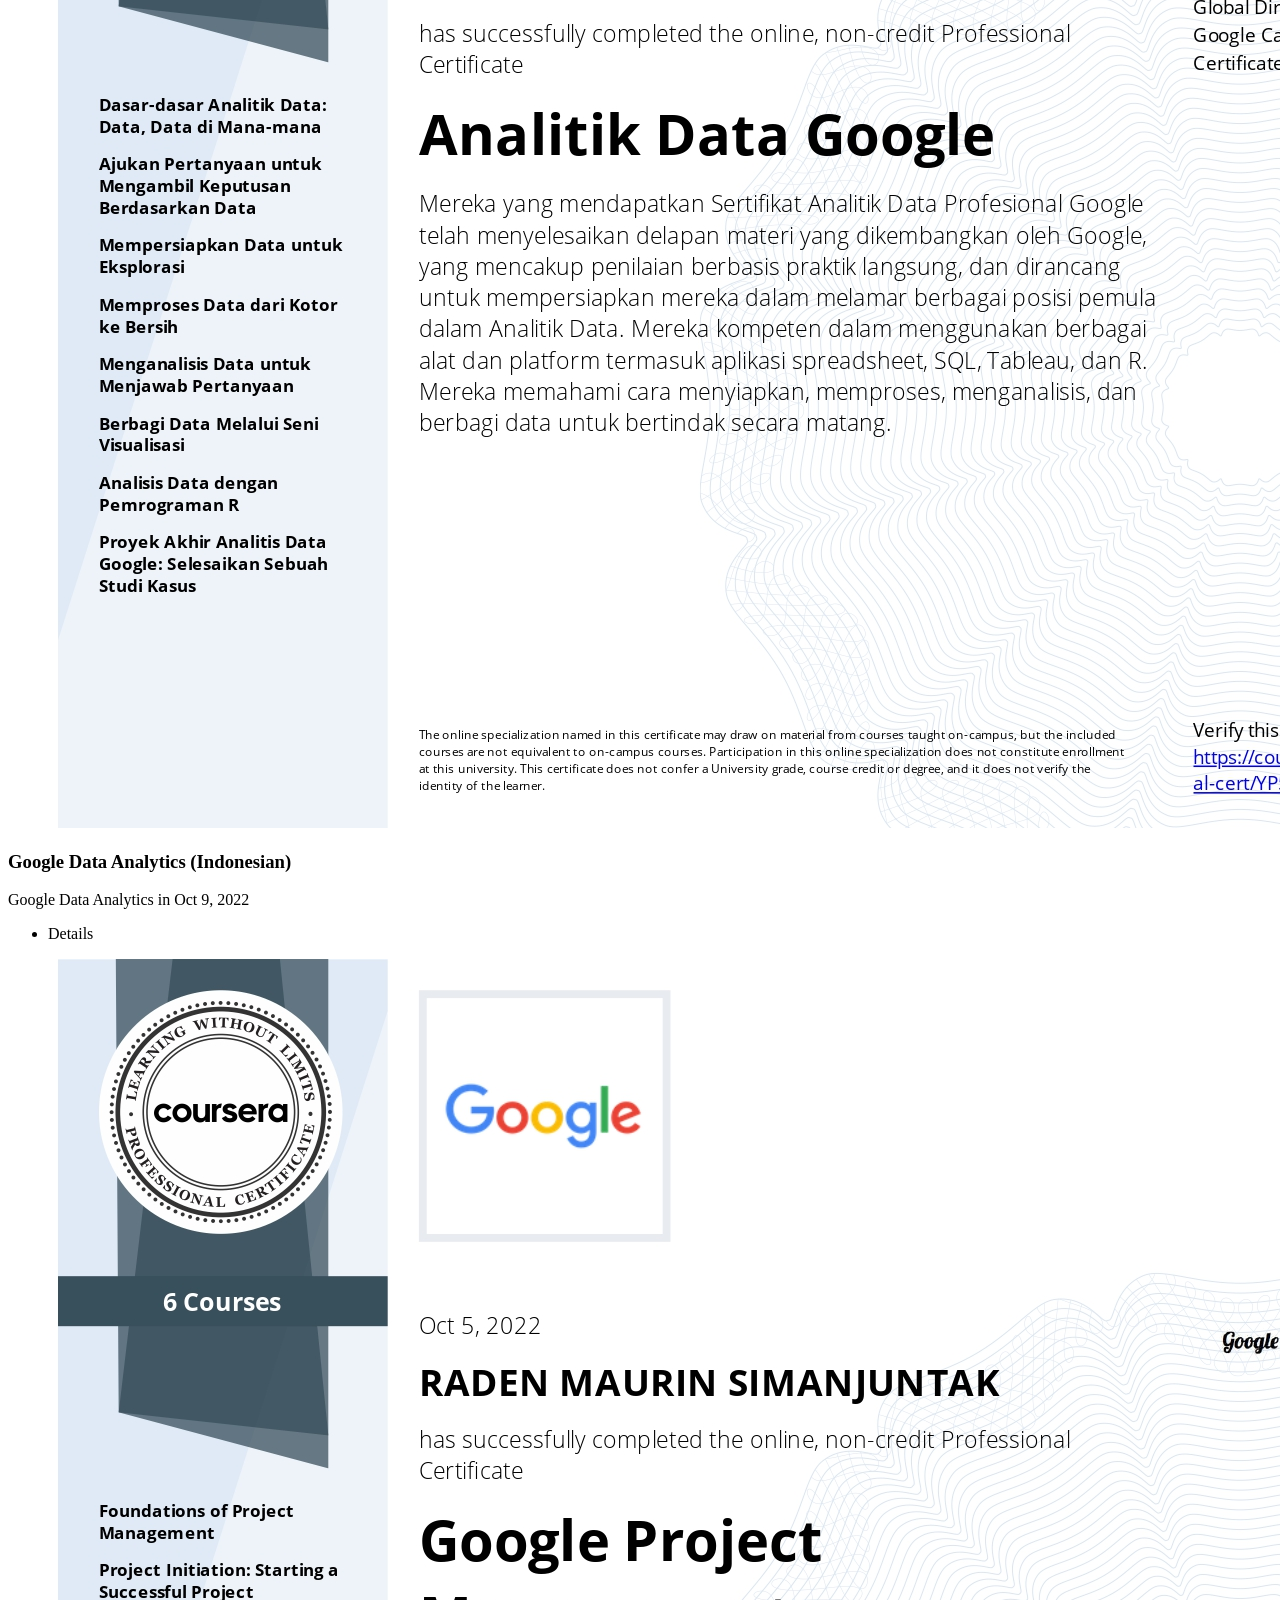
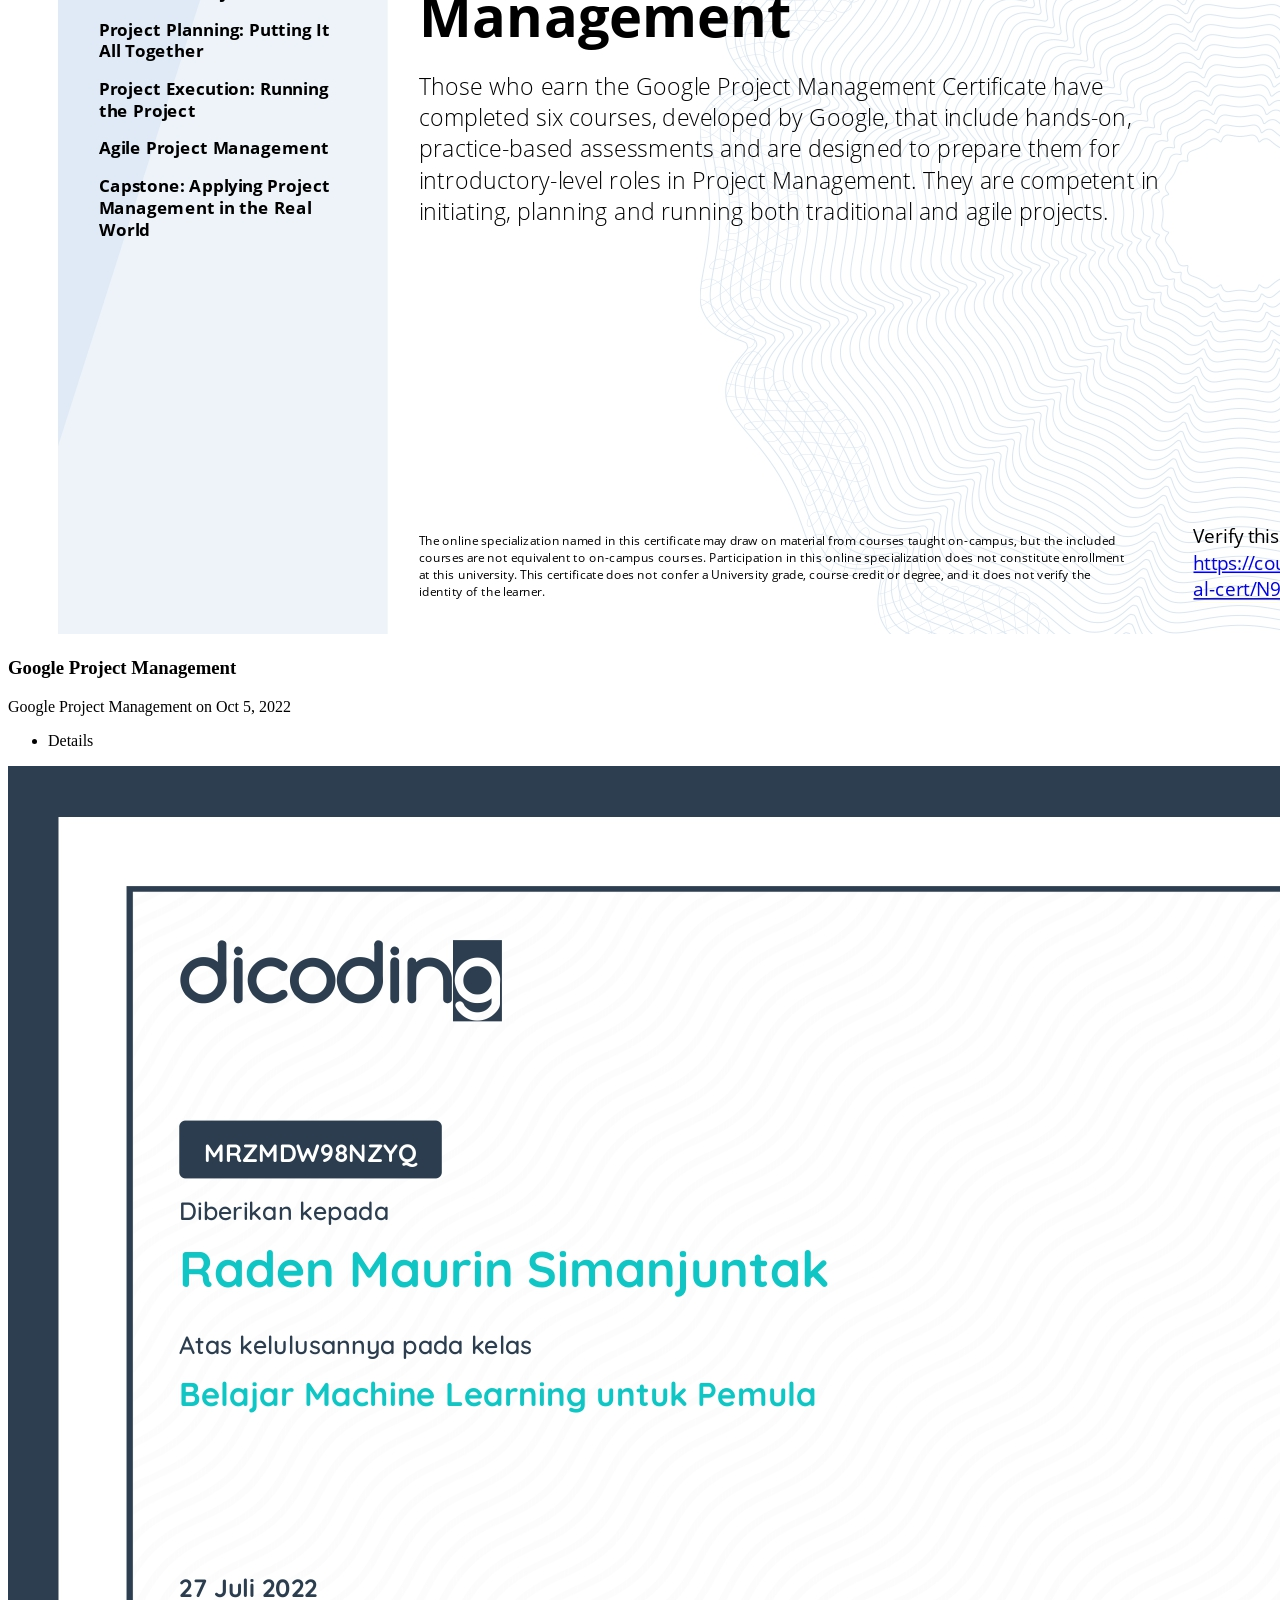
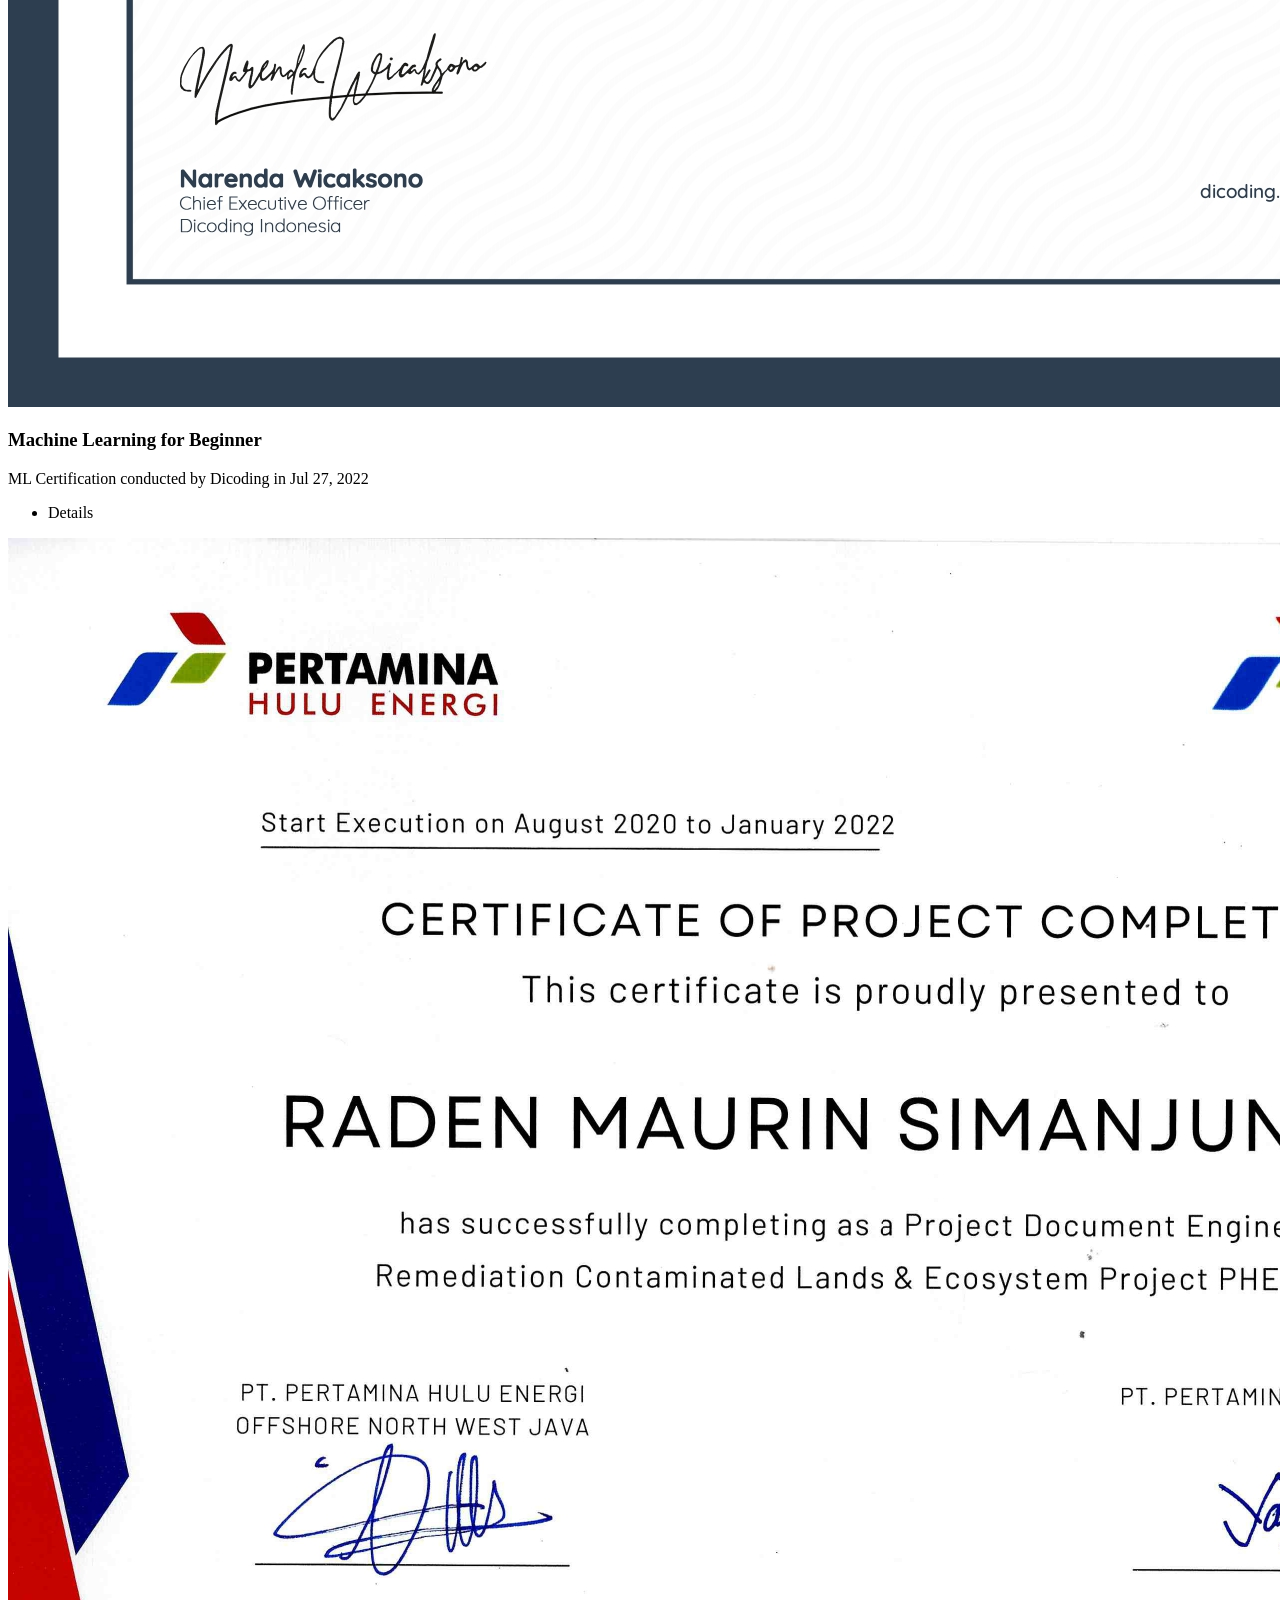
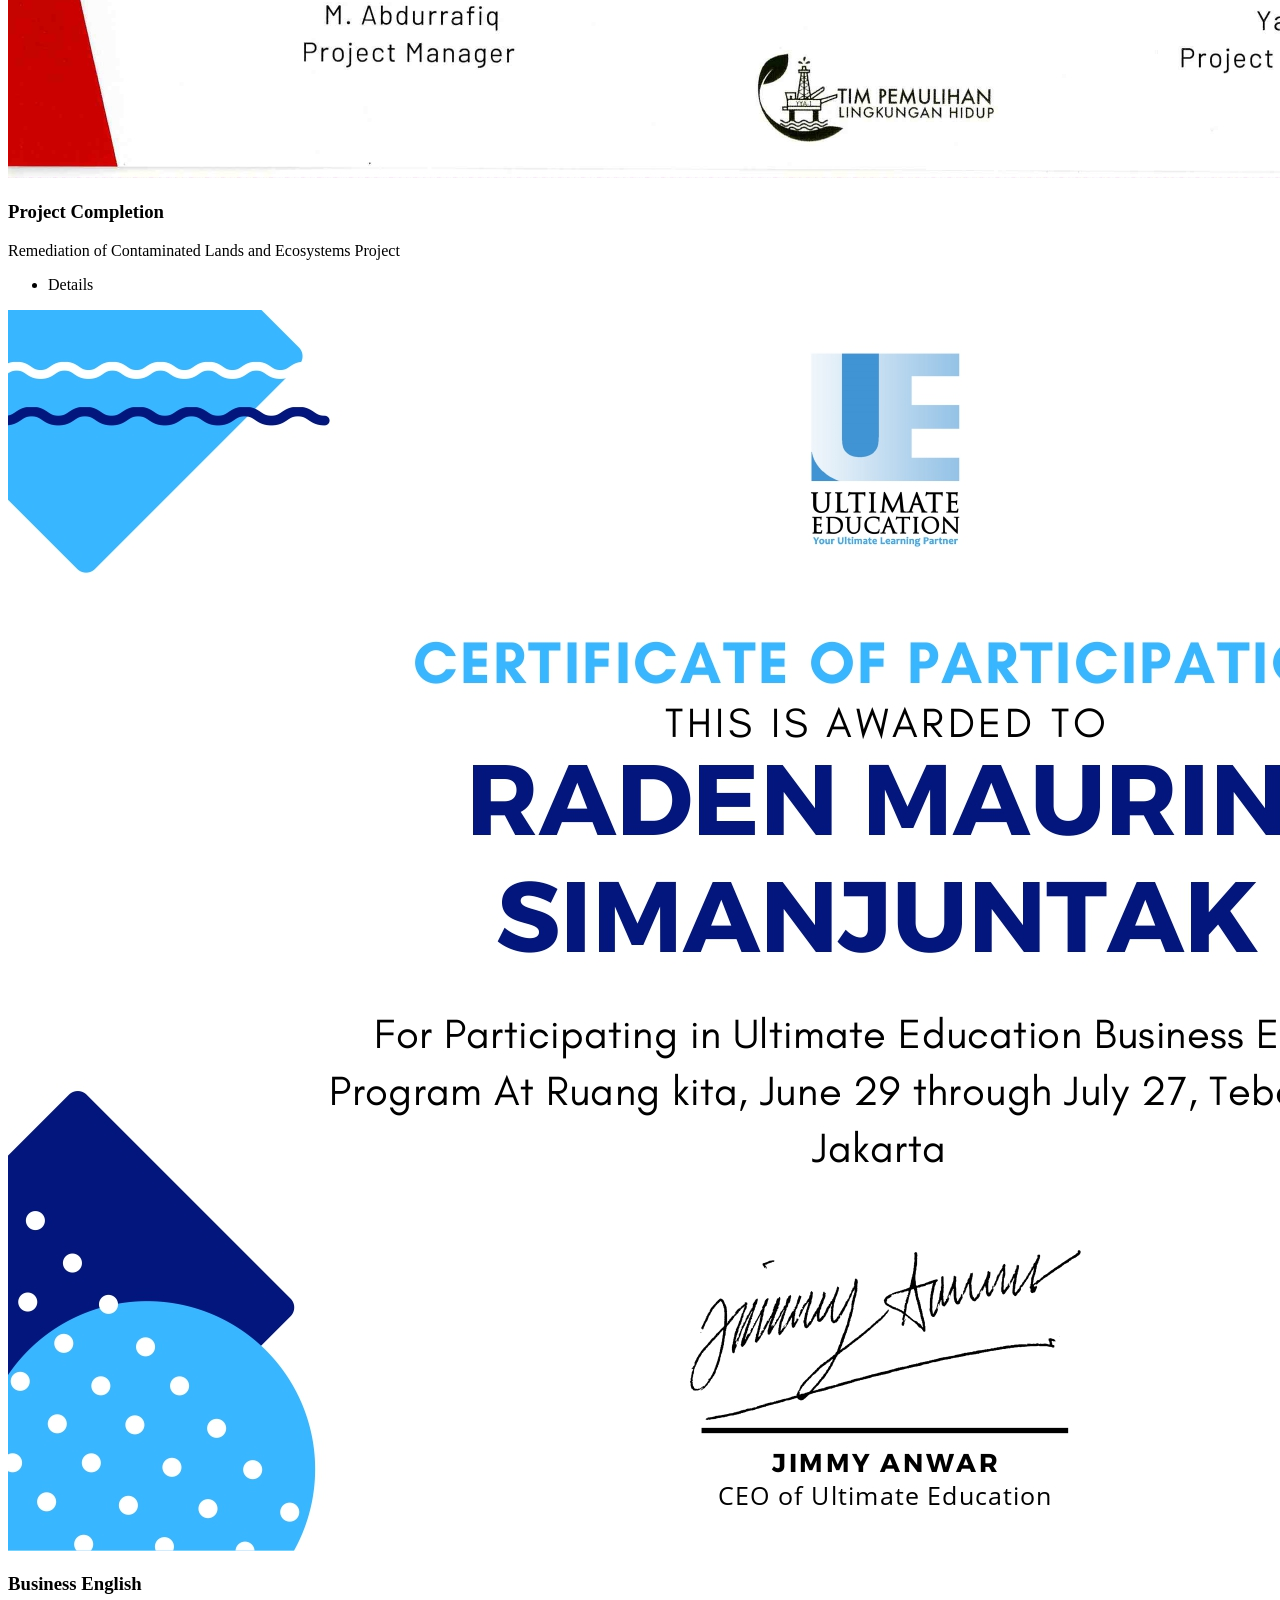
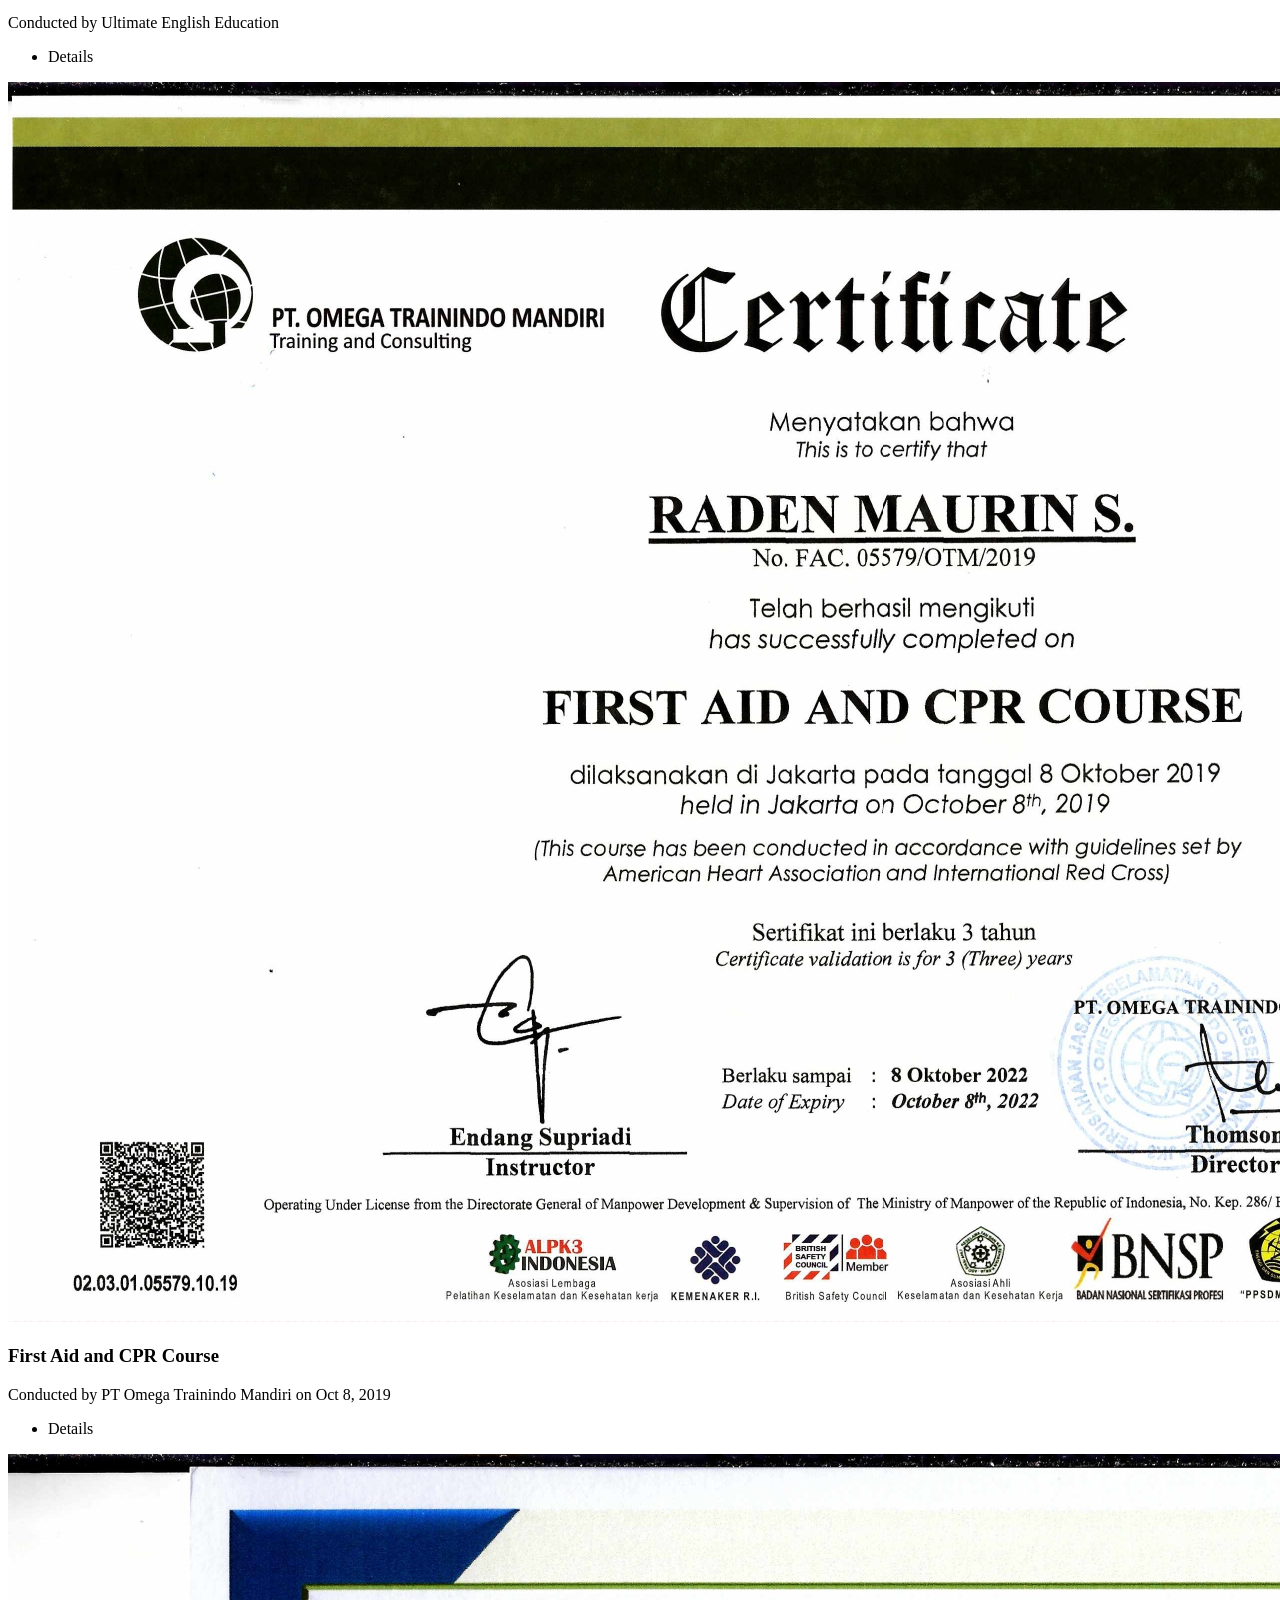
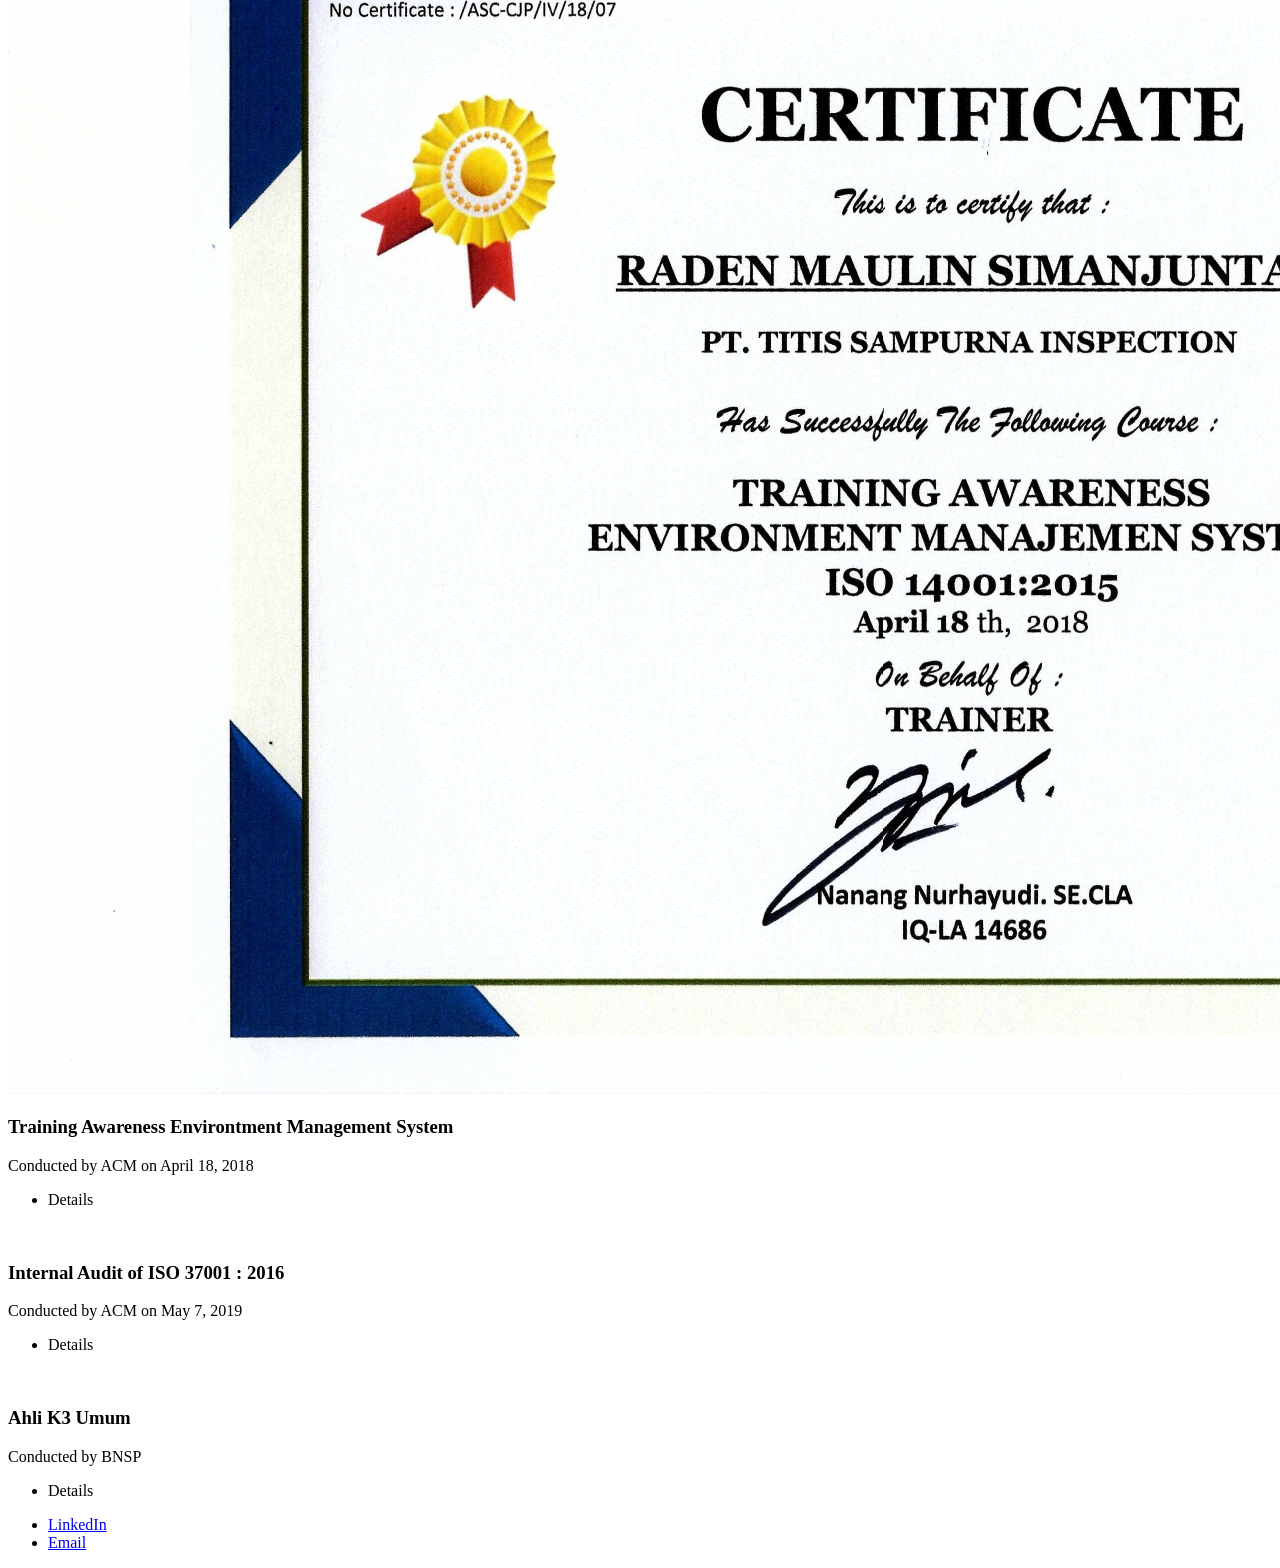
==== commit e4fe80f2: "Add files via upload" ====
--- a/index.html
+++ b/index.html
@@ -16,10 +16,13 @@
 				<!-- One -->
 					<section class="banner style1 orient-left content-align-left image-position-right fullscreen onload-image-fade-in onload-content-fade-right">
 						<div class="content">
-							<h1>Welcome</h1>
-							<p class="major">
-								Hi, I am Raden Maurin Simanjuntak. I have an Associate degree from IPB University majoring in Computer Engineering.
-								I have 5 years of experience working in Project Management Consultant for Oil and Gas Project. Let's Get Started
+							<h1>Hi, There!</h1>
+							<p class="major" align="justify">
+								My name is Raden M Simanjuntak and I am a Computer Engineering Associate Degree holder from Bogor Agricultural University with experience in the oil and gas industry. 
+								I am currently working as a Business Support Staff at Titis Sampurna Inspection, where I provide support for oil and gas procurement and have successfully guided and directed tenders toward successful closure. 
+								I have also worked as a Project Document Engineer, ICT Support, and Project Administrator in the past, gaining a wide range of skills and experiences in the industry. 
+								I am proficient in Python, SQL, and PRD and have received certifications in Google Data Analytics and Google Project Management, as well as training in Agile. 
+								Thank you for considering my portfolio. I hope to have the opportunity to bring my skills and experiences to your team.	
 							</p>
 							<ul class="actions stacked">
 								<li><a href="#first" class="button big wide smooth-scroll-middle">Get Started</a></li>
@@ -41,7 +44,10 @@
 							<dl>
 								<dt>Commisioning Project by PHE ONWJ</dt>
 								<dd>
-									<p>This is a project management in commissioning activities from pre-comm to start-up for Pertamina Hulu Energi ONWJ
+									<p align="justify">
+										I am excited to introduce my commissioning project, 
+										which I completed while working as a Project Administrator at Pertamina Hulu Energi ONWJ under Titis Sampurna. In this role, I provided project manager support and ensured the quality of deliverables through Quarterly Performance Reports, while managing project budgets. I am confident that my skills and experiences make me well-suited to lead this commissioning project to success. 
+										Thank you for considering my introduction and I look forward to discussing this opportunity further.	
 									</p>
 								</dd>
 							</dl>
@@ -61,7 +67,11 @@
 						<dl>
 							<dt>Remediation of Contaminated Lands and Ecosystems Project by Pertamina Patra Niaga </dt>
 							<dd>
-								<p>This is a project management for Remediation of Contaminated Land and Ecosystem Project caused by Oil Spill for Pertamina Patra Niaga
+								<p align="justify">
+									I am excited to introduce my work on the Remediation of Contaminated Lands and Ecosystems project for Pertamina Patra Niaga under Titis Sampurna Inspection. 
+									In this role, I administered the document lifecycle and managed over 120 thousand documents for the project. I have a strong understanding of the importance 
+									of document management in successful project execution and am confident that my skills and experiences make me well-suited to lead this project to success.
+									Thank you for considering my introduction and I look forward to discussing this opportunity further.	
 								</p>	
 							</dd>
 						</dl>
@@ -81,8 +91,13 @@
 						<dl>
 							<dt>Froppy - Electronic Document Management System</dt>
 							<dd>
-								<p>This is a mini project that I'm working on, I know that this project still needs a lot of improvement, I'm working on it
-								<br>For further details, click link below :
+								<p align="justify">
+									My PRD mini project called Froppy, which is a fictional Electronic Document Management System (EDMS). 
+									Froppy was developed to streamline the process of managing and organizing documents, making it easier for teams to access and share important information. 
+									I have a strong understanding of the importance of effective document management in successful project execution and believe that Froppy can provide significant benefits to organizations. 
+									Thank you for considering my introduction and I look forward to discussing this project further.	
+								</p>
+									<br>For further details, click link below :
 								<br><a href="https://docs.google.com/presentation/d/11BzTCRlNOYGBhsS4NMm1yqEdbKWlQPUC/edit?usp=share_link&ouid=114407993931880405137&rtpof=true&sd=true" target="blank">Froppy</a>	
 								</dd>
 						</dl>
@@ -100,7 +115,12 @@
 						<dl>
 							<dt>Machine Learning For Beginner</dt>
 							<dd>
-								<p>This is a machine learning project for beginner, that i learned from Dicoding to predict images between rock, paper, and scissors
+								<p align="justify">
+								My machine learning project that classifies images between rock, paper, and scissors. 
+								This project utilizes computer vision and machine learning techniques to accurately identify and classify images of these objects. 
+								I have a strong interest in data analytics and machine learning and believe that this project showcases my abilities in these areas. 
+								Thank you for considering my introduction and I look forward to discussing this project further.		
+								</p>	
 								<br>For further details, click link below:
 								<br><a href="https://gist.github.com/radenmaurin/9e45d2fe47e24a6ace8ac598a153f9ac" target="blank">Image Classification</a>	
 								</p>
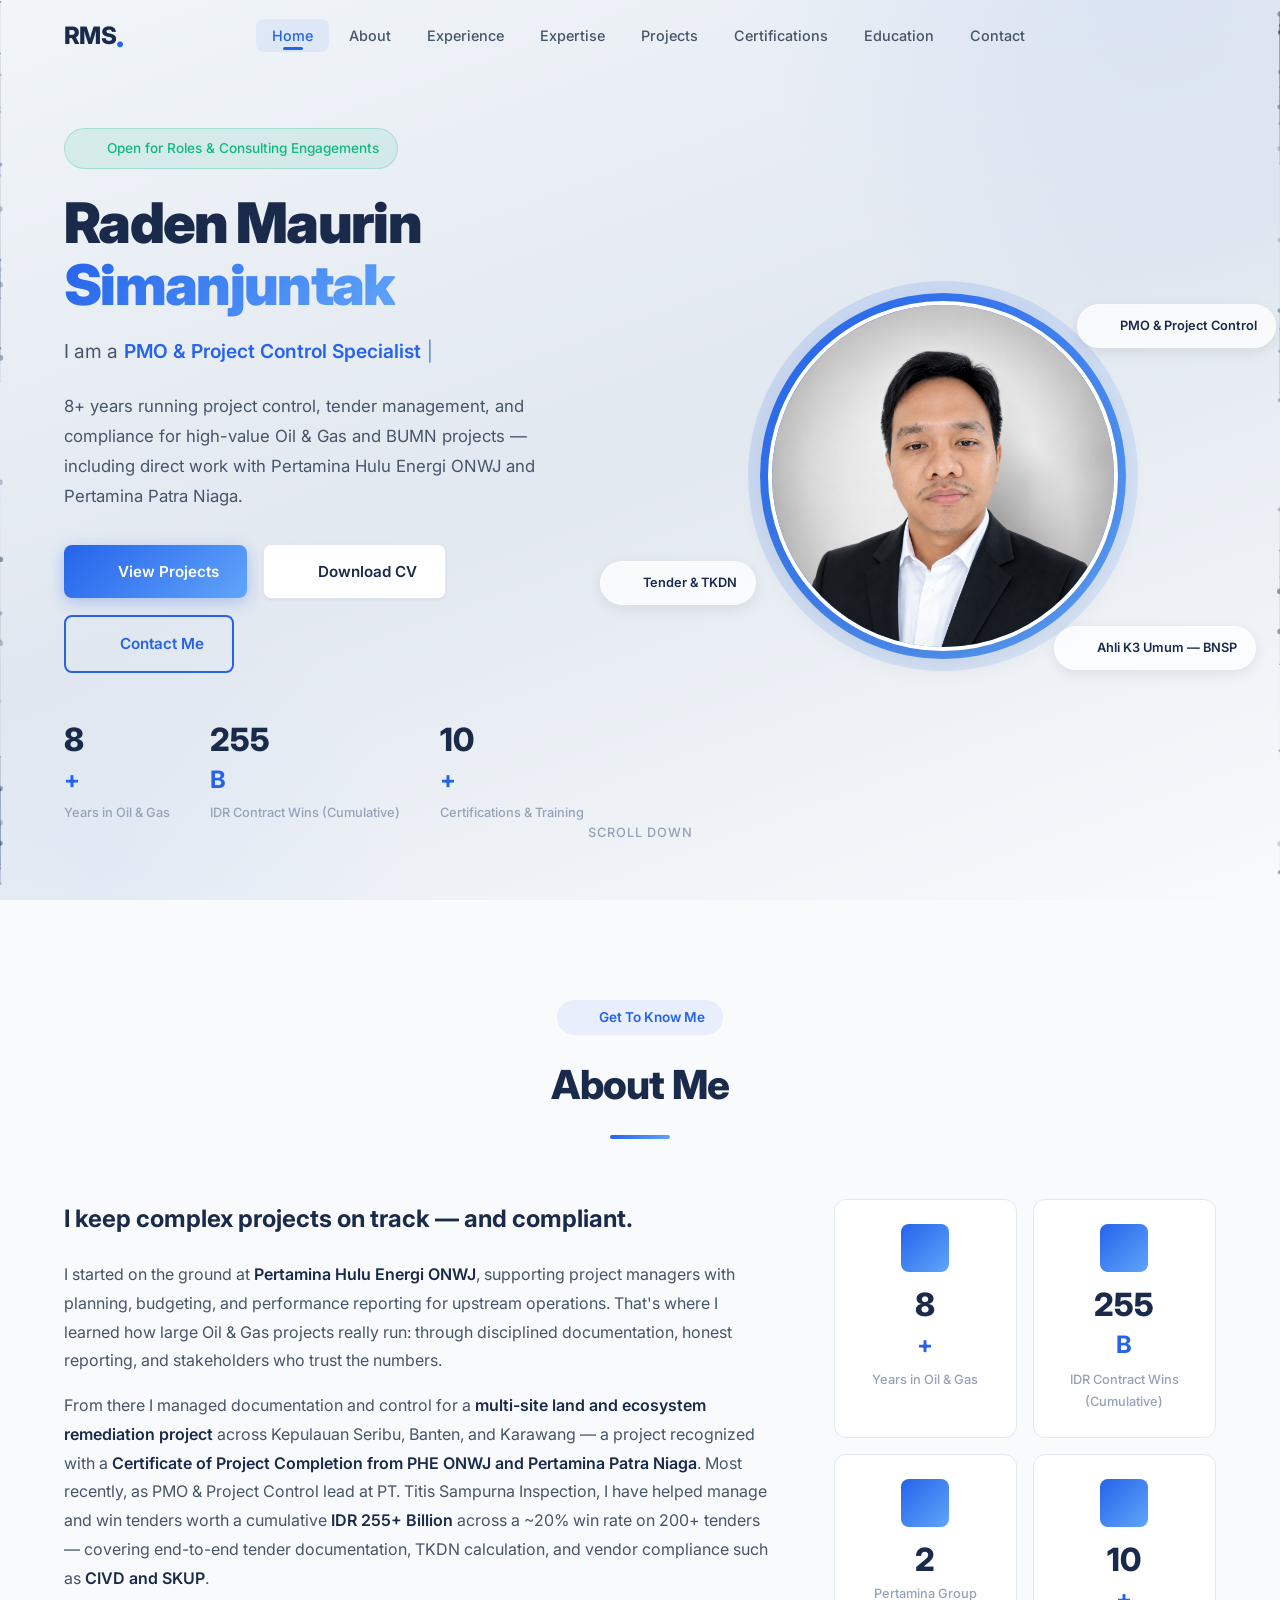
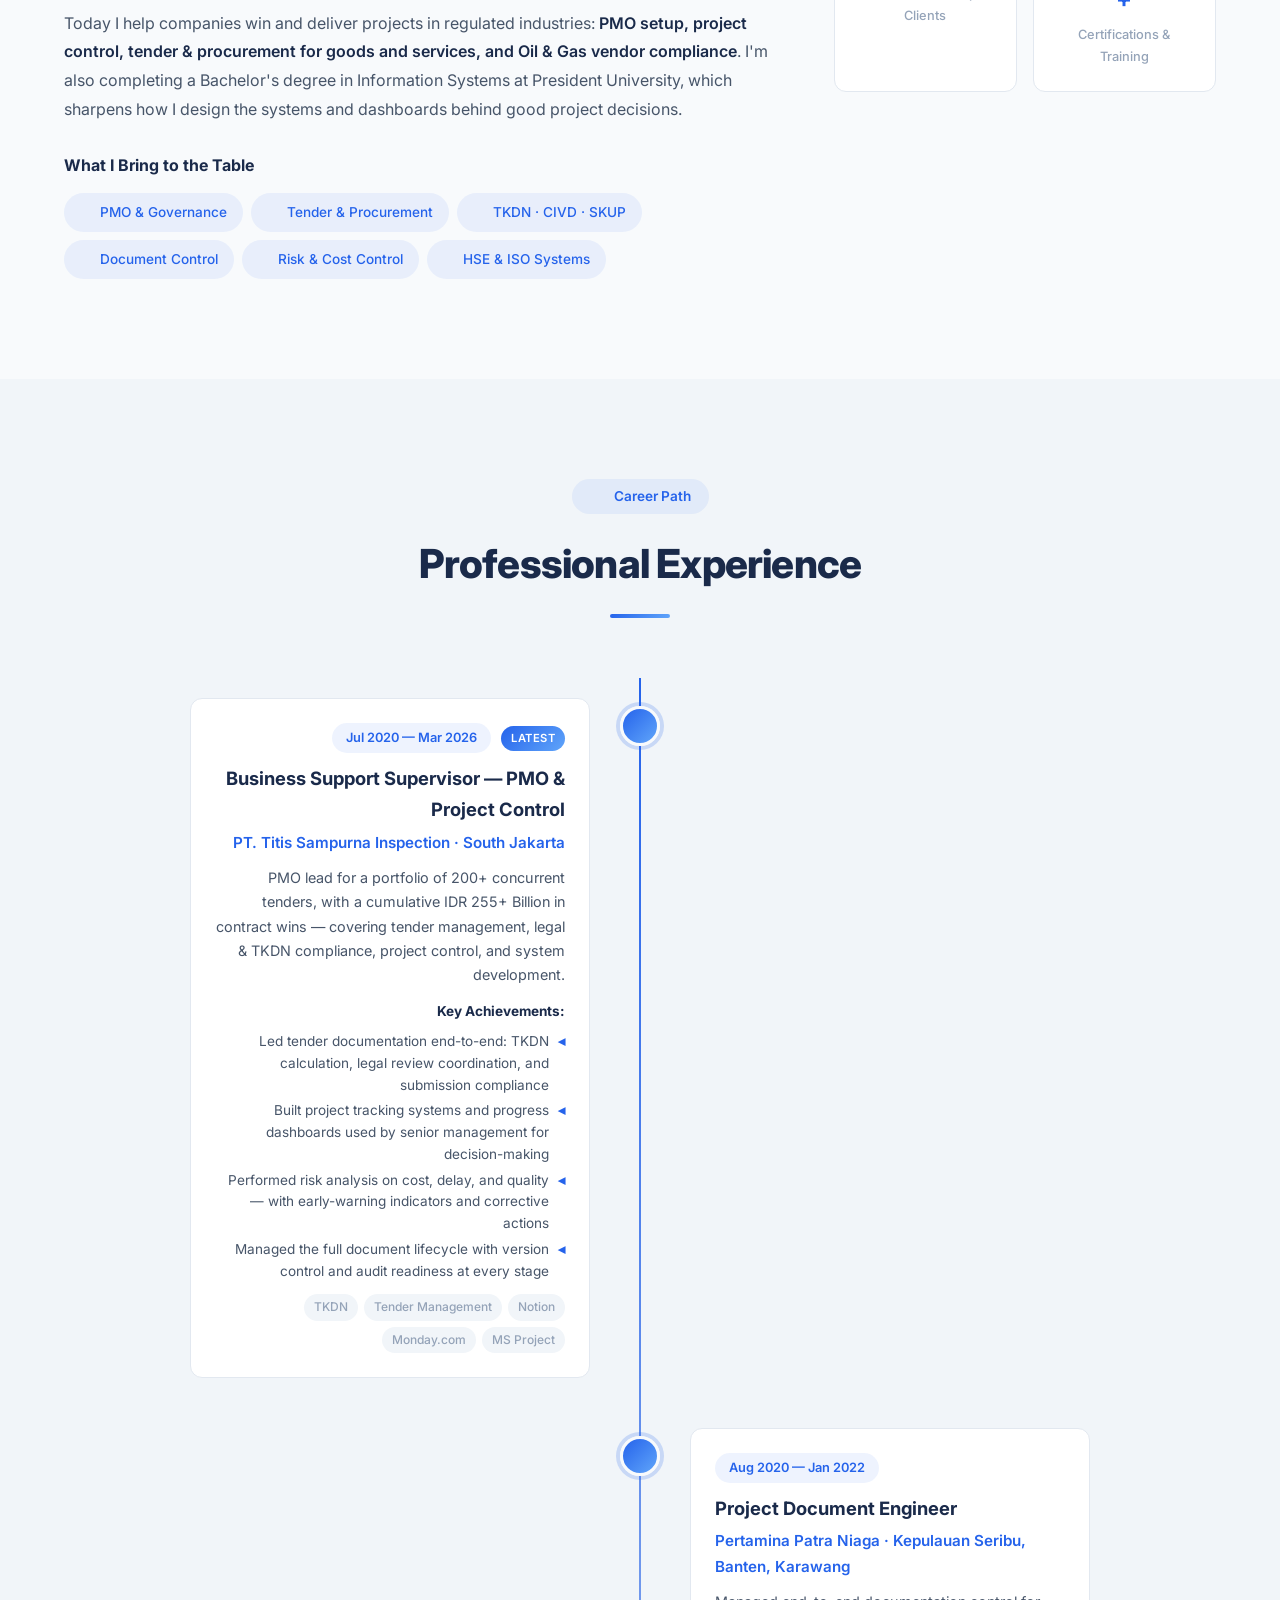
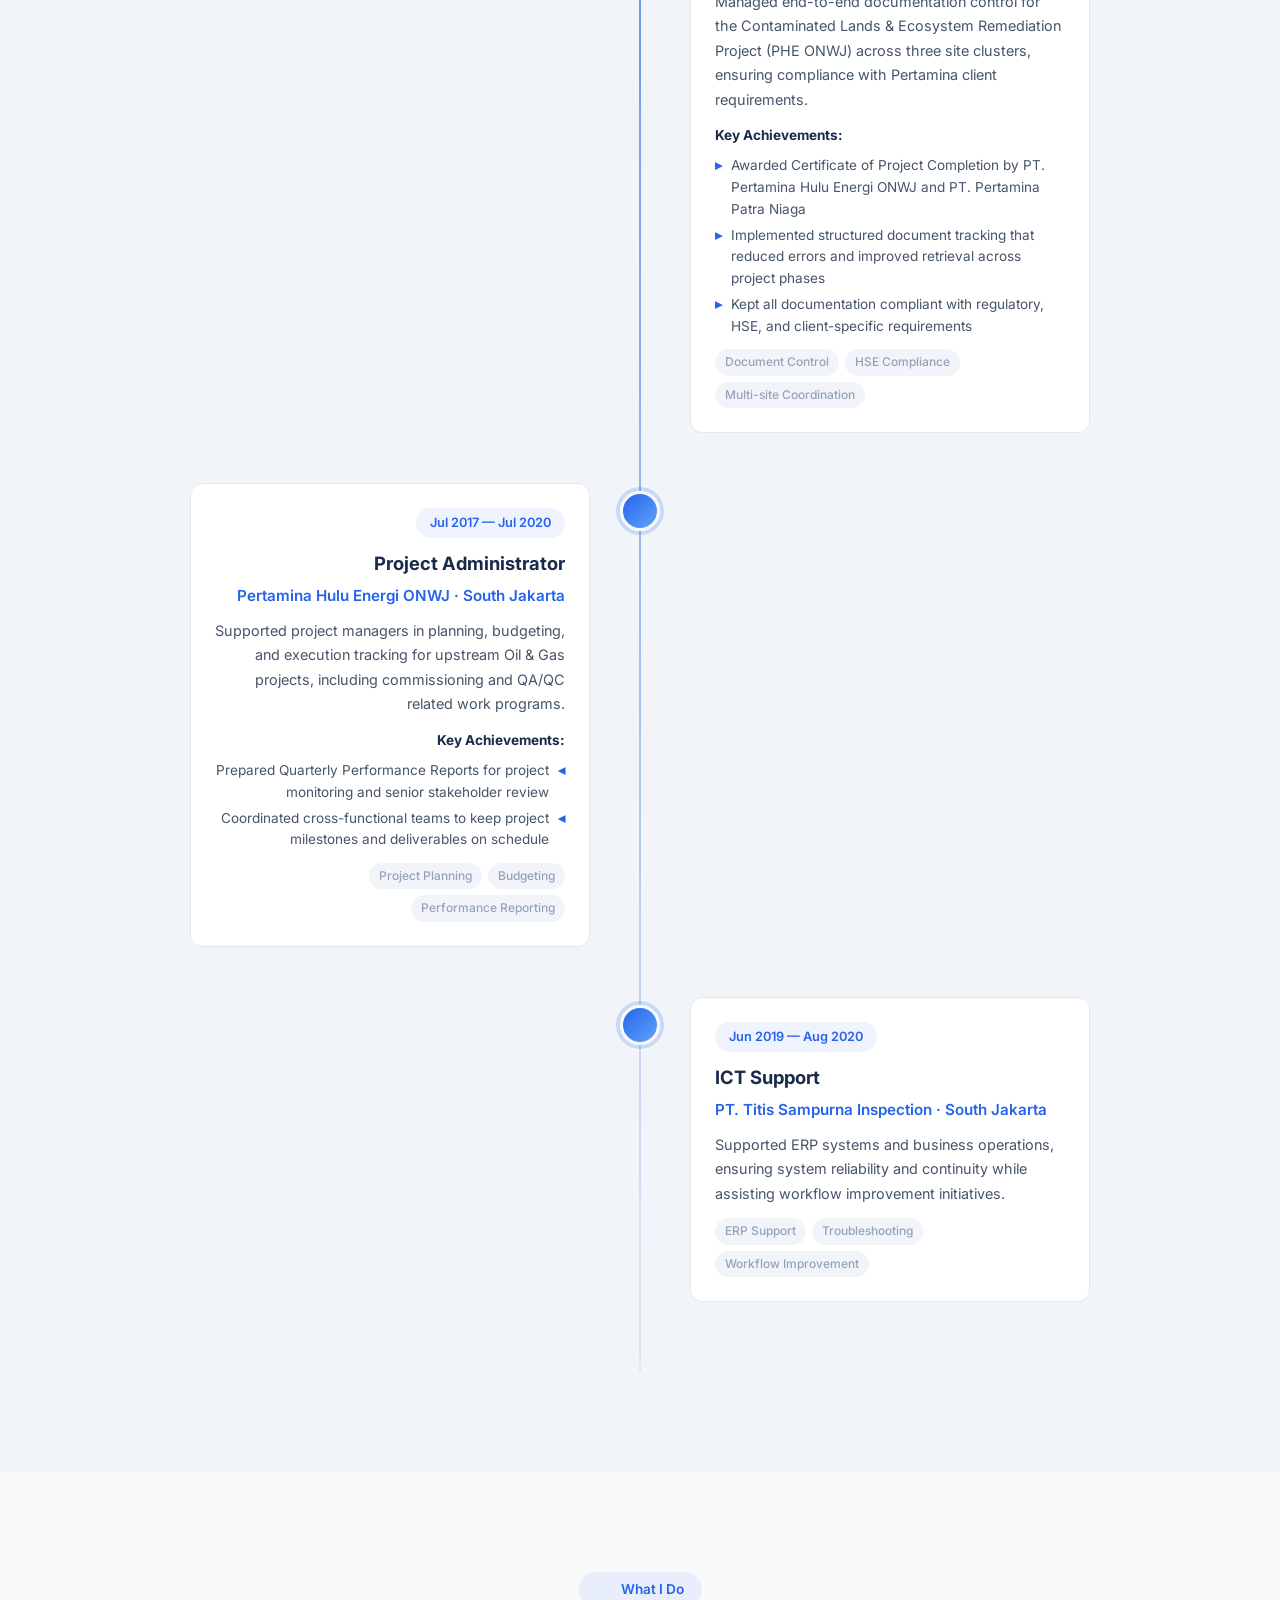
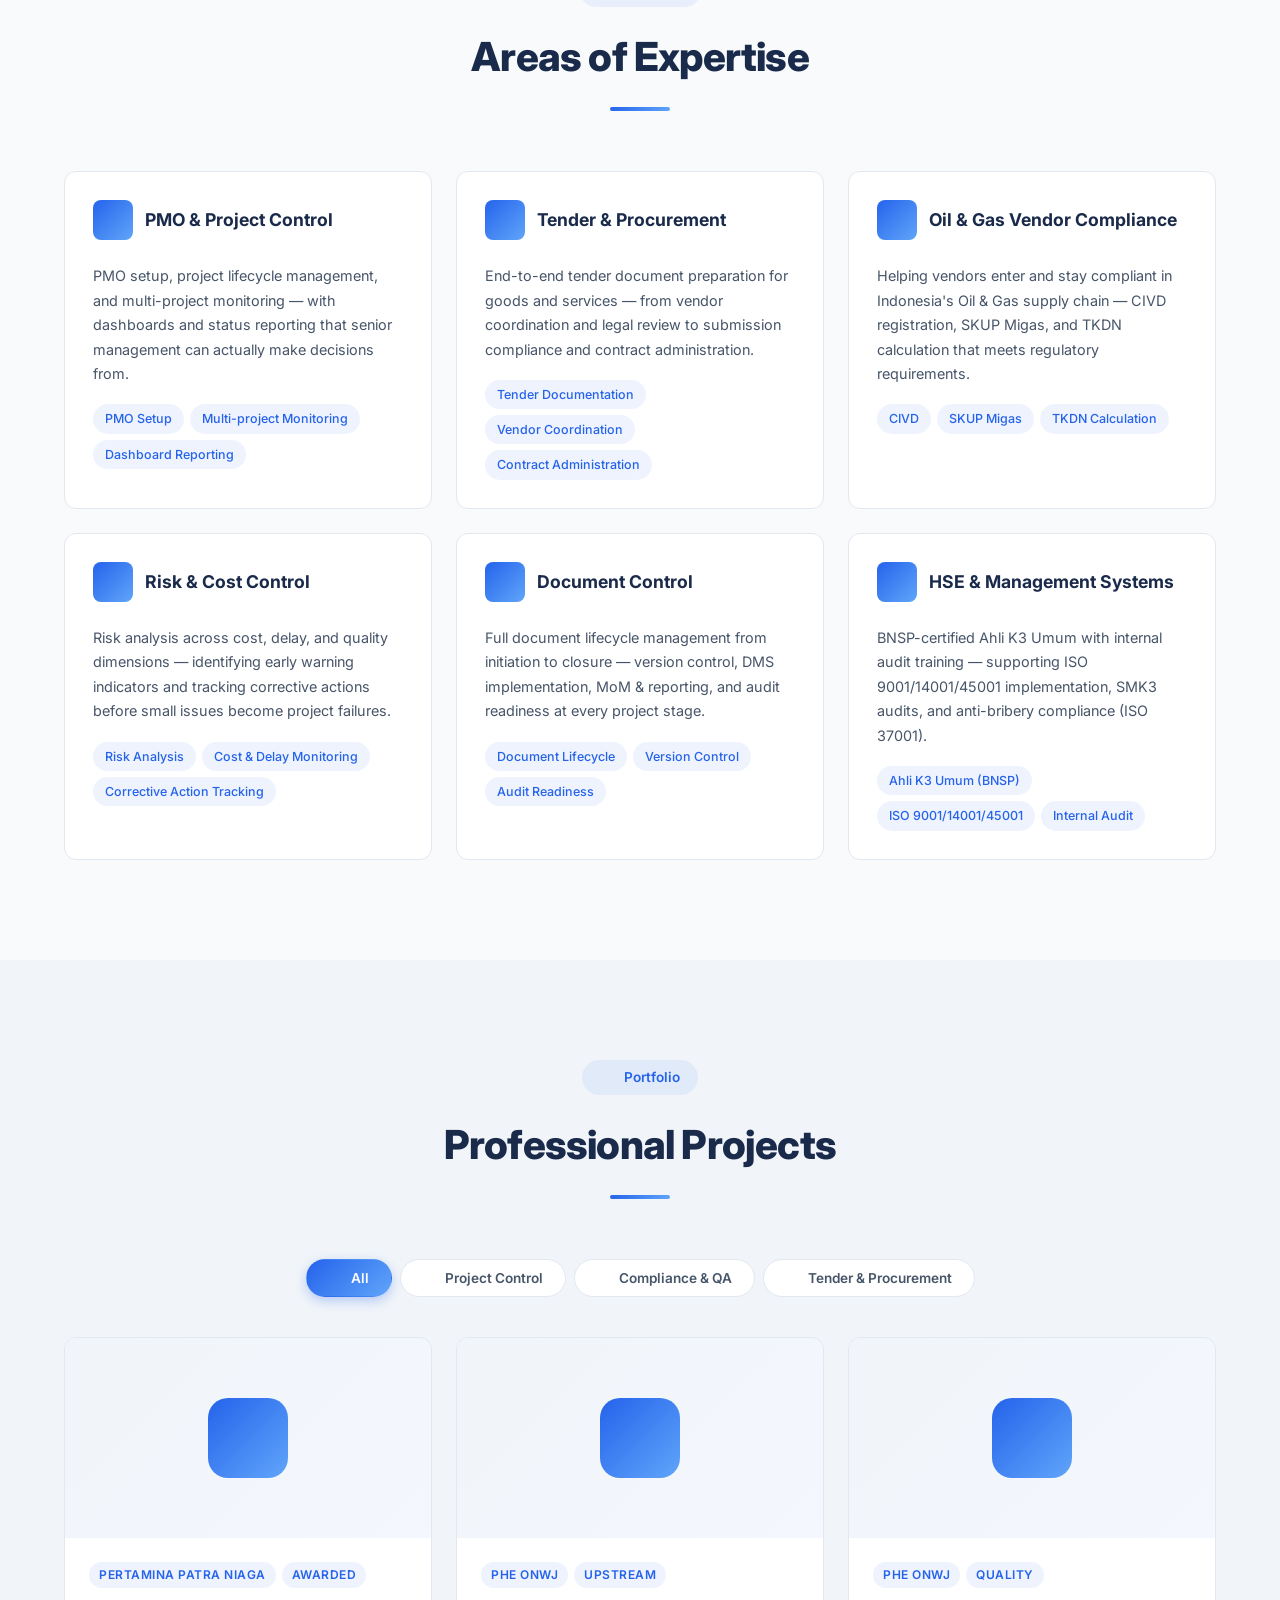
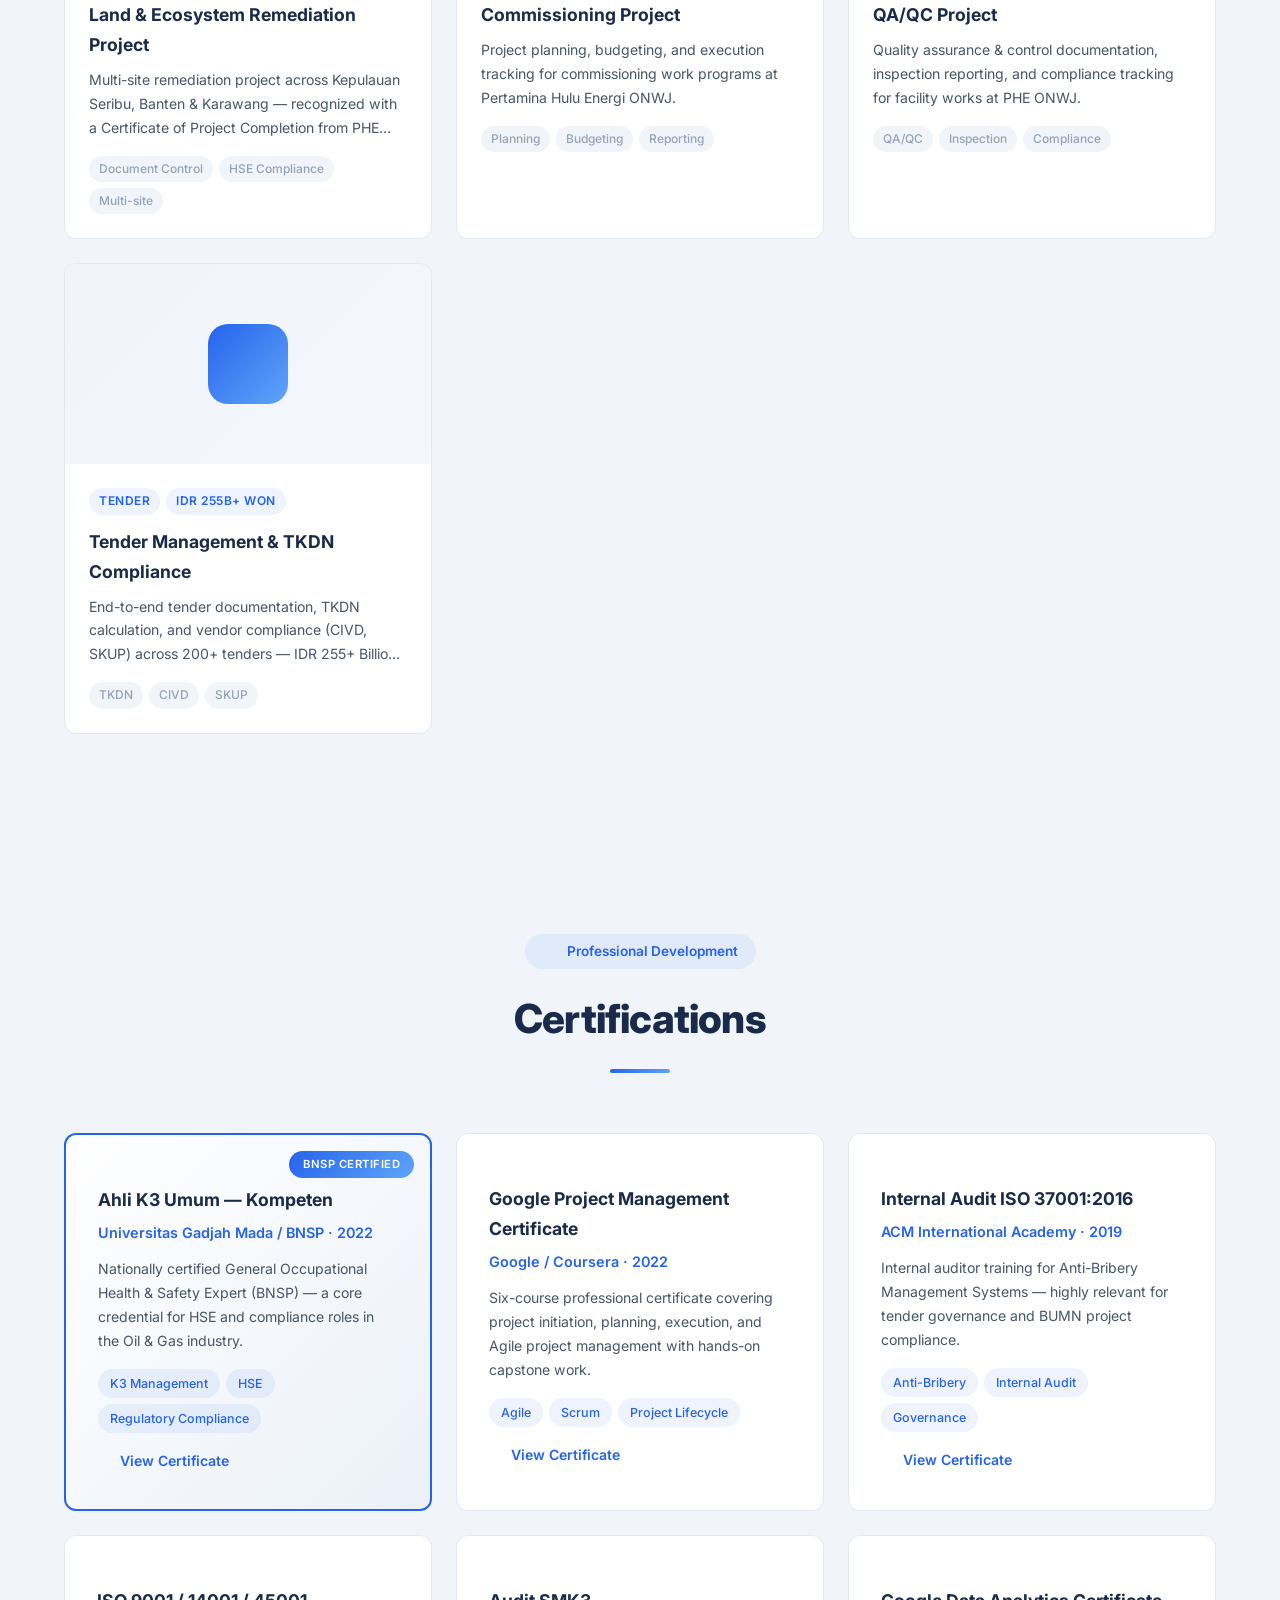
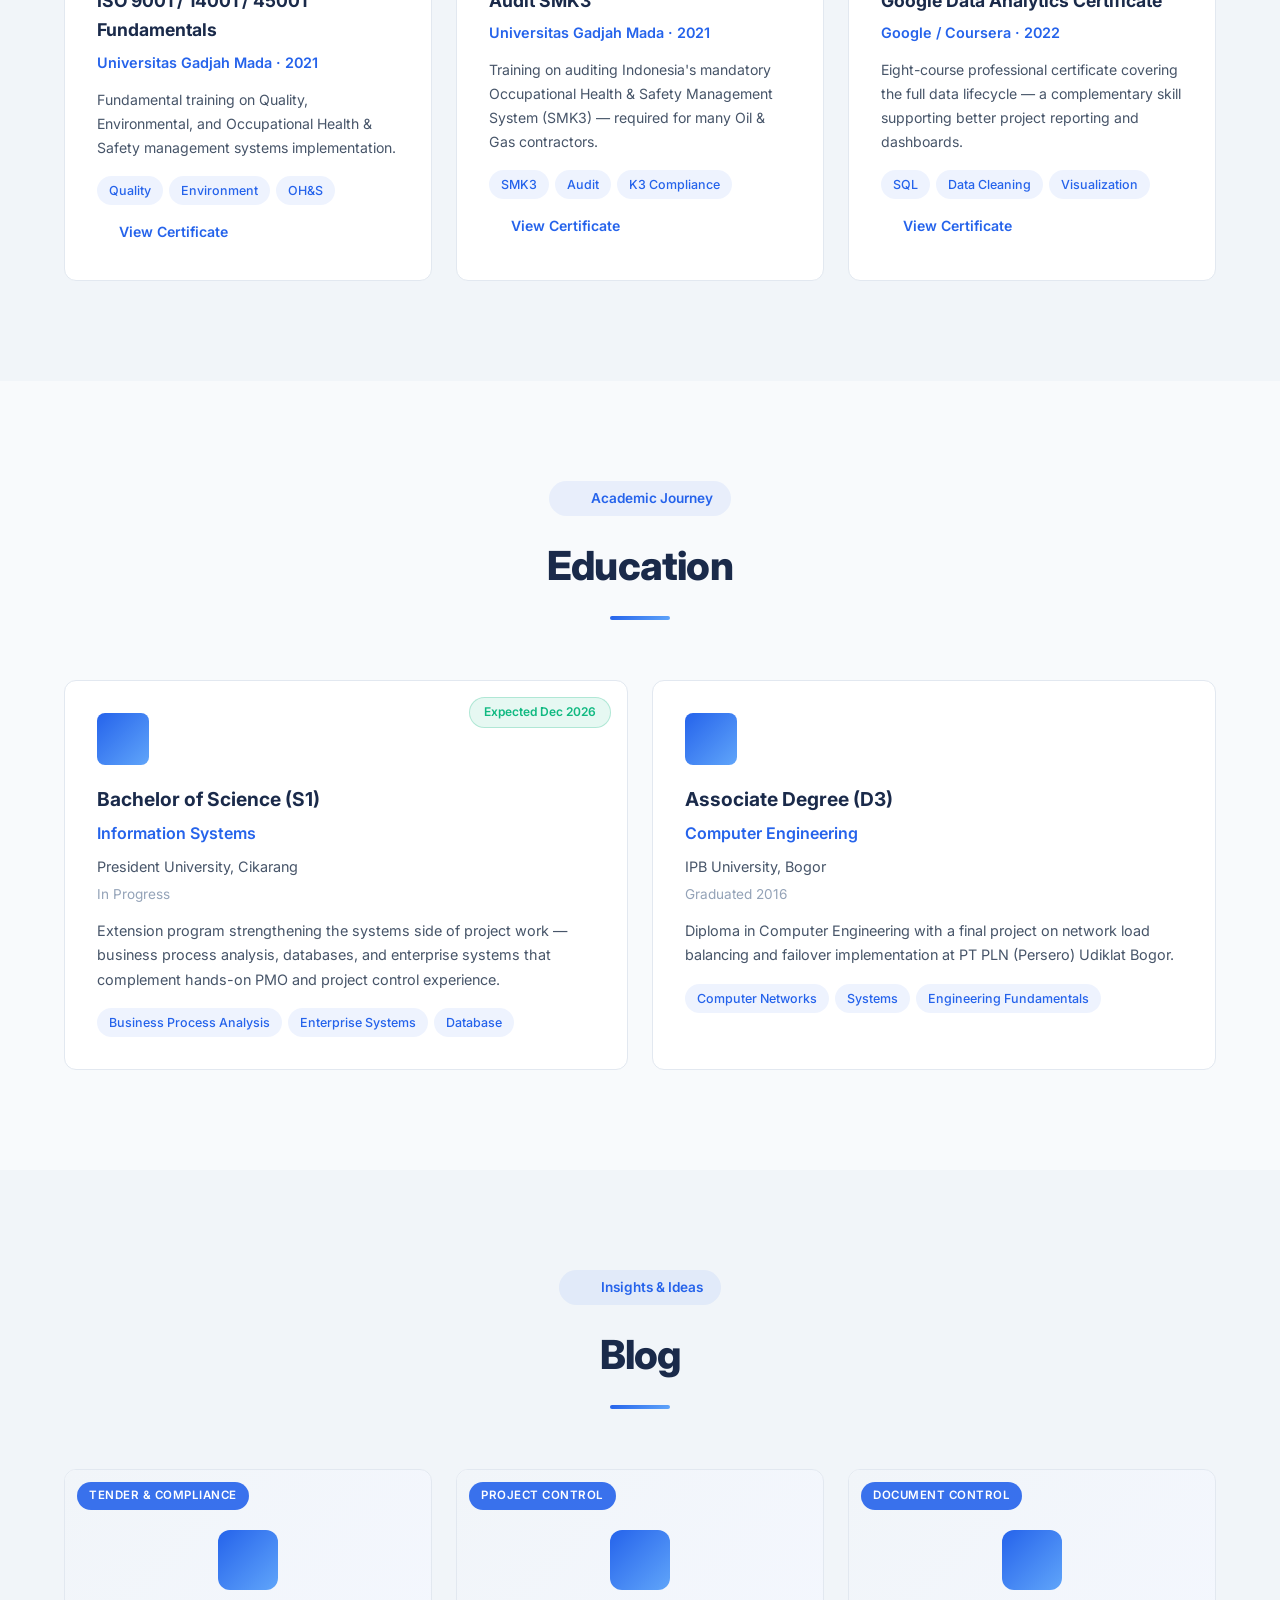
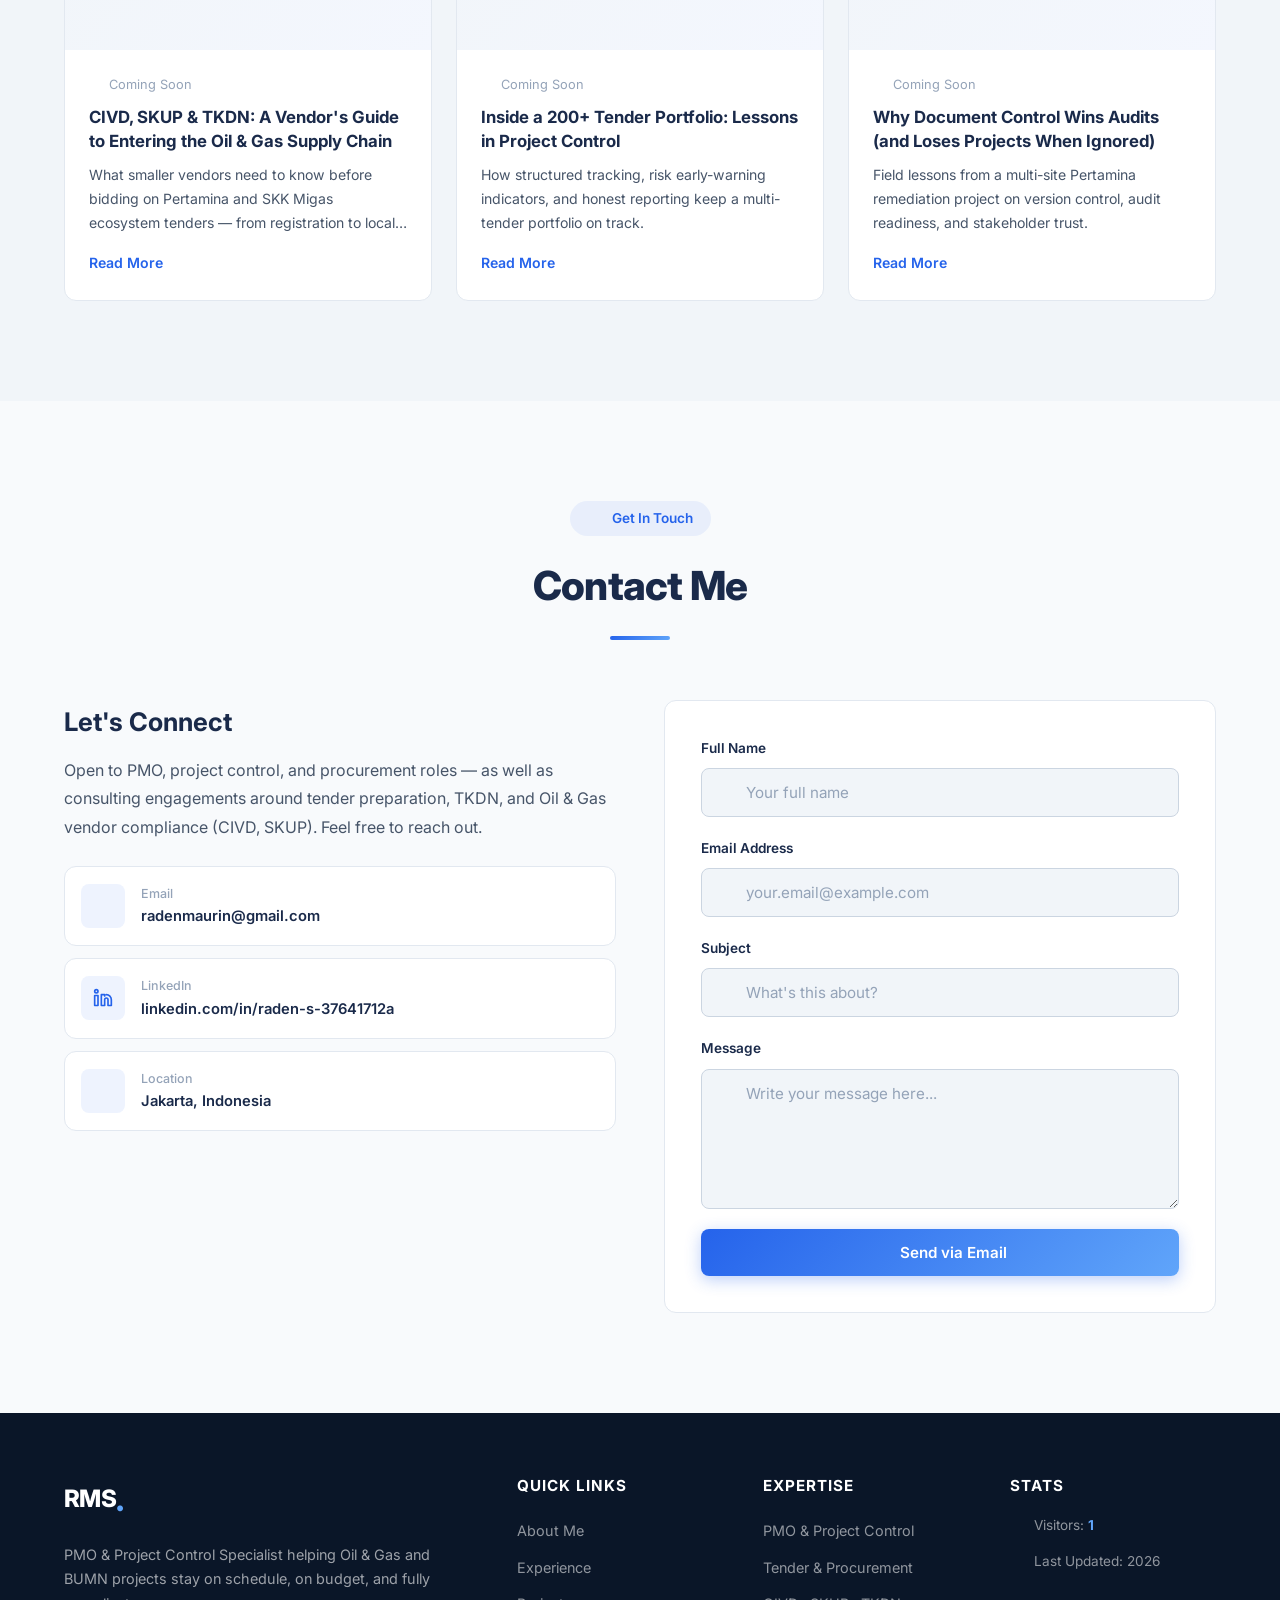
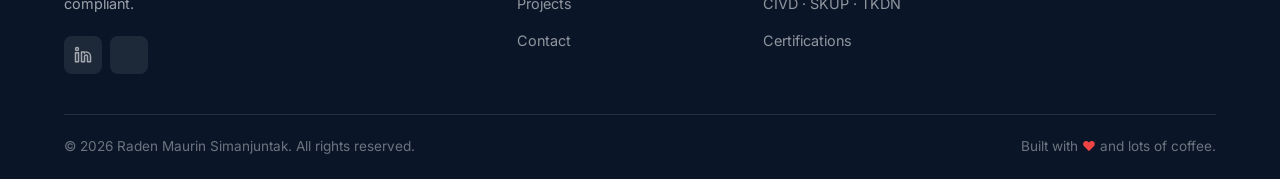
==== commit ba4a5c51: "Update Professional Portfolio Website 2026 Replaced the previous portfolio with a modern, responsive" ====
--- a/index.html
+++ b/index.html
@@ -1,277 +1,1143 @@
-<!DOCTYPE HTML>
-
-<html>
-	<head>
-		<title>Web Portofolio</title>
-		<meta charset="utf-8" />
-		<meta name="viewport" content="width=device-width, initial-scale=1, user-scalable=no" />
-		<link rel="stylesheet" href="assets/css/main.css" />
-		<noscript><link rel="stylesheet" href="assets/css/noscript.css" /></noscript>
-	</head>
-	<body class="is-preload">
-
-		<!-- Wrapper -->
-			<div id="wrapper" class="divided">
-
-				<!-- One -->
-					<section class="banner style1 orient-left content-align-left image-position-right fullscreen onload-image-fade-in onload-content-fade-right">
-						<div class="content">
-							<h1>Hi, There!</h1>
-							<p class="major" align="justify">
-								My name is Raden M Simanjuntak and I am a Computer Engineering Associate Degree holder from Bogor Agricultural University with experience in the oil and gas industry. 
-								I am currently working as a Business Support Staff at Titis Sampurna Inspection, where I provide support for oil and gas procurement and have successfully guided and directed tenders toward successful closure. 
-								I have also worked as a Project Document Engineer, ICT Support, and Project Administrator in the past, gaining a wide range of skills and experiences in the industry. 
-								I am proficient in Python, SQL, and PRD and have received certifications in Google Data Analytics and Google Project Management, as well as training in Agile. 
-								Thank you for considering my portfolio. I hope to have the opportunity to bring my skills and experiences to your team.	
-							</p>
-							<ul class="actions stacked">
-								<li><a href="#first" class="button big wide smooth-scroll-middle">Get Started</a></li>
-							</ul>
-						</div>
-						<div class="image">
-							<img src="images/Foto Raden.jpg" alt="" />
-						</div>
-					</section>
-
-				<!-- Two -->
-					<section class="spotlight style1 orient-right content-align-left image-position-center onscroll-image-fade-in" id="first">
-						
-						<div class="content">
-							<hr>
-							<header>
-								<h1>Commisioning Project</h1>
-							</header>
-							<dl>
-								<dt>Commisioning Project by PHE ONWJ</dt>
-								<dd>
-									<p align="justify">
-										I am excited to introduce my commissioning project, 
-										which I completed while working as a Project Administrator at Pertamina Hulu Energi ONWJ under Titis Sampurna. In this role, I provided project manager support and ensured the quality of deliverables through Quarterly Performance Reports, while managing project budgets. I am confident that my skills and experiences make me well-suited to lead this commissioning project to success. 
-										Thank you for considering my introduction and I look forward to discussing this opportunity further.	
-									</p>
-								</dd>
-							</dl>
-						</hr>
-					
-						</div>
-					</section>
-
-				<!-- Three -->
-				<section class="spotlight style1 orient-right content-align-left image-position-center onscroll-image-fade-in" id="first">
-						
-					<div class="content">
-						<hr>
-						<header>
-							<h1>Remediation of Contaminated Lands and Ecosystems Project</h1>
-							</header>
-						<dl>
-							<dt>Remediation of Contaminated Lands and Ecosystems Project by Pertamina Patra Niaga </dt>
-							<dd>
-								<p align="justify">
-									I am excited to introduce my work on the Remediation of Contaminated Lands and Ecosystems project for Pertamina Patra Niaga under Titis Sampurna Inspection. 
-									In this role, I administered the document lifecycle and managed over 120 thousand documents for the project. I have a strong understanding of the importance 
-									of document management in successful project execution and am confident that my skills and experiences make me well-suited to lead this project to success.
-									Thank you for considering my introduction and I look forward to discussing this opportunity further.	
-								</p>	
-							</dd>
-						</dl>
-					</hr>
-				
-					</div>
-				</section>
-
-				<!-- Four -->
-				<section class="spotlight style1 orient-right content-align-left image-position-center onscroll-image-fade-in" id="first">
-						
-					<div class="content">
-						<hr>
-						<header>
-							<h1>Product Requirement Document</h1>
-						</header>
-						<dl>
-							<dt>Froppy - Electronic Document Management System</dt>
-							<dd>
-								<p align="justify">
-									My PRD mini project called Froppy, which is a fictional Electronic Document Management System (EDMS). 
-									Froppy was developed to streamline the process of managing and organizing documents, making it easier for teams to access and share important information. 
-									I have a strong understanding of the importance of effective document management in successful project execution and believe that Froppy can provide significant benefits to organizations. 
-									Thank you for considering my introduction and I look forward to discussing this project further.	
-								</p>
-									<br>For further details, click link below :
-								<br><a href="https://docs.google.com/presentation/d/11BzTCRlNOYGBhsS4NMm1yqEdbKWlQPUC/edit?usp=share_link&ouid=114407993931880405137&rtpof=true&sd=true" target="blank">Froppy</a>	
-								</dd>
-						</dl>
-					</hr>
-				
-					</div>
-				</section>
-			<!-- Five -->
-				<section class="spotlight style1 orient-right content-align-left image-position-center onscroll-image-fade-in" id="first">
-						
-					<div class="content">
-						<hr>
-						<header>
-							<h1>Image Classificaiton</h1>
-						<dl>
-							<dt>Machine Learning For Beginner</dt>
-							<dd>
-								<p align="justify">
-								My machine learning project that classifies images between rock, paper, and scissors. 
-								This project utilizes computer vision and machine learning techniques to accurately identify and classify images of these objects. 
-								I have a strong interest in data analytics and machine learning and believe that this project showcases my abilities in these areas. 
-								Thank you for considering my introduction and I look forward to discussing this project further.		
-								</p>	
-								<br>For further details, click link below:
-								<br><a href="https://gist.github.com/radenmaurin/9e45d2fe47e24a6ace8ac598a153f9ac" target="blank">Image Classification</a>	
-								</p>
-							</dd>
-						</dl>
-					</hr>
-				
-					</div>
-				</section>
-
-			<!-- Gallery -->
-			<section class="wrapper style1 align-center">
-				<div class="inner">
-					<h2>Certification</h2>
-					<p>Here some of my <strong>Certification</strong> for your consideration</p>
-				</div>
-
-				<!-- Gallery -->
-					<div class="gallery style2 medium lightbox onscroll-fade-in">
-						<article>
-							<a href="images/gallery/fulls/Google Data Analytics.jpg" class="image">
-								<img src="images/gallery/thumbs/Google Data Analytics.jpg" alt="" />
-							</a>
-							<div class="caption">
-								<h3>Google Data Analytics (Indonesian)</h3>
-								<p>Google Data Analytics in Oct 9, 2022</p>
-								<ul class="actions fixed">
-									<li><span class="button small">Details</span></li>
-								</ul>
-							</div>
-						</article>
-						<article>
-							<a href="images/gallery/fulls/Google Project Management.jpg" class="image">
-								<img src="images/gallery/thumbs/Google Project Management.jpg" alt="" />
-							</a>
-							<div class="caption">
-								<h3>Google Project Management</h3>
-								<p>Google Project Management on Oct 5, 2022</p>
-								<ul class="actions fixed">
-									<li><span class="button small">Details</span></li>
-								</ul>
-							</div>
-						</article>
-						<article>
-							<a href="images/gallery/fulls/Dicoding Machine Learning For Beginner - 1.jpg" class="image">
-								<img src="images/gallery/thumbs/Dicoding Machine Learning For Beginner - 1.jpg" alt="" />
-							</a>
-							<div class="caption">
-								<h3>Machine Learning for Beginner</h3>
-								<p>ML Certification conducted by Dicoding in Jul 27, 2022</p>
-								<ul class="actions fixed">
-									<li><span class="button small">Details</span></li>
-								</ul>
-							</div>
-						</article>
-						<article>
-							<a href="images/gallery/fulls/Project Completion.jpg" class="image">
-								<img src="images/gallery/thumbs/Project Completion.jpg" alt="" />
-							</a>
-							<div class="caption">
-								<h3>Project Completion</h3>
-								<p>Remediation of Contaminated Lands and Ecosystems Project</p>
-								<ul class="actions fixed">
-									<li><span class="button small">Details</span></li>
-								</ul>
-							</div>
-						</article>
-						<article>
-							<a href="images/gallery/fulls/Business English Ultimate Education.jpg" class="image">
-								<img src="images/gallery/thumbs/Business English Ultimate Education.jpg" alt="" />
-							</a>
-							<div class="caption">
-								<h3>Business English</h3>
-								<p>Conducted by Ultimate English Education</p>
-								<ul class="actions fixed">
-									<li><span class="button small">Details</span></li>
-								</ul>
-							</div>
-						</article>
-						<article>
-							<a href="images/gallery/fulls/First Aid and CPR - 1.jpg" class="image">
-								<img src="images/gallery/thumbs/First Aid and CPR - 1.jpg" alt="" />
-							</a>
-							<div class="caption">
-								<h3>First Aid and CPR Course</h3>
-								<p>Conducted by PT Omega Trainindo Mandiri on Oct 8, 2019</p>
-								<ul class="actions fixed">
-									<li><span class="button small">Details</span></li>
-								</ul>
-							</div>
-						</article>
-						<article>
-							<a href="images/gallery/fulls/ISO 14001.jpg" class="image">
-								<img src="images/gallery/thumbs/ISO 14001.jpg" alt="" />
-							</a>
-							<div class="caption">
-								<h3>Training Awareness Environtment Management System</h3>
-								<p>Conducted by ACM on April 18, 2018</p>
-								<ul class="actions fixed">
-									<li><span class="button small">Details</span></li>
-								</ul>
-							</div>
-						</article>
-						<article>
-							<a href="images/gallery/fulls/08.jpg" class="image">
-								<img src="images/gallery/thumbs/08.jpg" alt="" />
-							</a>
-							<div class="caption">
-								<h3>Internal Audit of ISO 37001 : 2016</h3>
-								<p>Conducted by ACM on May 7, 2019</p>
-								<ul class="actions fixed">
-									<li><span class="button small">Details</span></li>
-								</ul>
-							</div>
-						</article>
-						<article>
-							<a href="images/gallery/fulls/09.jpg" class="image">
-								<img src="images/gallery/thumbs/09.jpg" alt="" />
-							</a>
-							<div class="caption">
-								<h3>Ahli K3 Umum</h3>
-								<p>Conducted by BNSP</p>
-								<ul class="actions fixed">
-									<li><span class="button small">Details</span></li>
-								</ul>
-							</div>
-						</article>
-					</div>
-
-			</section>
-
-			<!-- Footer -->
-					<footer class="wrapper style1 align-center">
-						<div class="inner">
-							<ul class="icons">
-								<li><a href="https://www.linkedin.com/in/raden-maurin-simanjuntak-37641712a/" target="blank" class="icon brands style2 fa-linkedin-in"><span class="label">LinkedIn</span></a></li>
-								<li><a href="mailto:radenmaurin@gmail.com" class="icon style2 fa-envelope" target="blank"><span class="label">Email</span></a></li>
-							</ul>
-						</div>
-					</footer>
-
-			</div>
-
-		<!-- Scripts -->
-			<script src="assets/js/jquery.min.js"></script>
-			<script src="assets/js/jquery.scrollex.min.js"></script>
-			<script src="assets/js/jquery.scrolly.min.js"></script>
-			<script src="assets/js/browser.min.js"></script>
-			<script src="assets/js/breakpoints.min.js"></script>
-			<script src="assets/js/util.js"></script>
-			<script src="assets/js/main.js"></script>
-
-	</body>
-</html>+<!DOCTYPE html>
+<html lang="en" data-theme="light">
+<head>
+    <meta charset="UTF-8">
+    <meta name="viewport" content="width=device-width, initial-scale=1.0">
+    <meta name="description" content="Raden Maurin Simanjuntak — PMO & Project Control Specialist with 8+ years in Oil & Gas, EPC, and BUMN projects. Expert in tender management, TKDN, CIVD & SKUP compliance, and procurement.">
+    <meta name="keywords" content="PMO Specialist Indonesia, Project Control, Tender Management, TKDN, CIVD, SKUP Migas, Procurement Oil and Gas, Document Control, Project Management Professional">
+    <meta name="author" content="Raden Maurin Simanjuntak">
+    <meta name="robots" content="index, follow">
+    
+    <!-- Open Graph -->
+    <meta property="og:title" content="Raden Maurin Simanjuntak - PMO & Project Control Specialist">
+    <meta property="og:description" content="PMO & Project Control Specialist | Tender & Procurement | Oil & Gas Compliance (TKDN, CIVD, SKUP)">
+    <meta property="og:type" content="website">
+    <meta property="og:url" content="https://radenmaurin.github.io/">
+    <link rel="canonical" href="https://radenmaurin.github.io/">
+
+    <!-- Favicon -->
+    <link rel="icon" type="image/svg+xml" href="assets/favicon.svg">
+    <link rel="alternate icon" href="assets/favicon.svg">
+    
+    <title>Raden Maurin Simanjuntak | PMO &amp; Project Control Specialist — Oil &amp; Gas</title>
+    
+    <!-- Google Fonts -->
+    <link rel="preconnect" href="https://fonts.googleapis.com">
+    <link rel="preconnect" href="https://fonts.gstatic.com" crossorigin>
+    <link href="https://fonts.googleapis.com/css2?family=Inter:wght@300;400;500;600;700;800;900&family=JetBrains+Mono:wght@400;500&display=swap" rel="stylesheet">
+    
+    <!-- Lucide Icons -->
+    <script src="https://unpkg.com/lucide@latest"></script>
+    
+    <link rel="stylesheet" href="style.css">
+</head>
+<body>
+    <!-- Preloader -->
+    <div id="preloader">
+        <div class="preloader-inner">
+            <div class="preloader-ring"></div>
+            <span class="preloader-text">RMS</span>
+        </div>
+    </div>
+
+    <!-- Scroll Progress Bar -->
+    <div class="scroll-progress"></div>
+
+    <!-- Navigation -->
+    <nav class="navbar" id="navbar">
+        <div class="nav-container">
+            <a href="#hero" class="nav-logo">
+                <span class="logo-text">RMS</span>
+                <span class="logo-dot">.</span>
+            </a>
+            <ul class="nav-links" id="nav-links">
+                <li><a href="#hero" class="nav-link active" data-section="hero">Home</a></li>
+                <li><a href="#about" class="nav-link" data-section="about">About</a></li>
+                <li><a href="#experience" class="nav-link" data-section="experience">Experience</a></li>
+                <li><a href="#skills" class="nav-link" data-section="skills">Expertise</a></li>
+                <li><a href="#projects" class="nav-link" data-section="projects">Projects</a></li>
+                <li><a href="#certifications" class="nav-link" data-section="certifications">Certifications</a></li>
+                <li><a href="#education" class="nav-link" data-section="education">Education</a></li>
+                <li><a href="#contact" class="nav-link" data-section="contact">Contact</a></li>
+            </ul>
+            <div class="nav-actions">
+                <button id="theme-toggle" class="theme-toggle" aria-label="Toggle dark mode">
+                    <i data-lucide="moon" class="theme-icon-dark"></i>
+                    <i data-lucide="sun" class="theme-icon-light"></i>
+                </button>
+                <button id="menu-toggle" class="menu-toggle" aria-label="Toggle menu">
+                    <span class="hamburger"></span>
+                </button>
+            </div>
+        </div>
+    </nav>
+
+    <!-- ==================== HERO SECTION ==================== -->
+    <section id="hero" class="hero">
+        <canvas id="particles-canvas" class="particles-canvas"></canvas>
+        <div class="hero-container">
+            <div class="hero-content">
+                <div class="hero-badge scroll-animate">
+                    <i data-lucide="sparkles"></i>
+                    <span>Open for Roles &amp; Consulting Engagements</span>
+                </div>
+                <h1 class="hero-name scroll-animate">
+                    Raden Maurin<br>
+                    <span class="hero-name-accent">Simanjuntak</span>
+                </h1>
+                <div class="hero-headline scroll-animate">
+                    <span class="typed-prefix">I am a </span>
+                    <span class="typed-text" id="typed-text"></span>
+                    <span class="typed-cursor">|</span>
+                </div>
+                <p class="hero-description scroll-animate">
+                    8+ years running project control, tender management, and compliance for
+                    high-value Oil &amp; Gas and BUMN projects — including direct work with
+                    Pertamina Hulu Energi ONWJ and Pertamina Patra Niaga.
+                </p>
+                <div class="hero-buttons scroll-animate">
+                    <a href="#projects" class="btn btn-primary" id="view-projects-btn">
+                        <i data-lucide="folder-open"></i>
+                        <span>View Projects</span>
+                    </a>
+                    <a href="assets/Raden-Maurin-Simanjuntak-CV.pdf" class="btn btn-secondary" id="download-cv-btn" download>
+                        <i data-lucide="download"></i>
+                        <span>Download CV</span>
+                    </a>
+                    <a href="#contact" class="btn btn-outline" id="contact-btn">
+                        <i data-lucide="mail"></i>
+                        <span>Contact Me</span>
+                    </a>
+                </div>
+                <div class="hero-stats scroll-animate">
+                    <div class="hero-stat">
+                        <span class="stat-number" data-target="8">0</span><span class="stat-suffix">+</span>
+                        <span class="stat-label">Years in Oil &amp; Gas</span>
+                    </div>
+                    <div class="hero-stat">
+                        <span class="stat-number" data-target="255">0</span><span class="stat-suffix">B</span>
+                        <span class="stat-label">IDR Contract Wins (Cumulative)</span>
+                    </div>
+                    <div class="hero-stat">
+                        <span class="stat-number" data-target="10">0</span><span class="stat-suffix">+</span>
+                        <span class="stat-label">Certifications &amp; Training</span>
+                    </div>
+                </div>
+            </div>
+            <div class="hero-image scroll-animate">
+                <div class="hero-image-wrapper">
+                    <div class="hero-image-ring"></div>
+                    <div class="hero-image-ring ring-2"></div>
+                    <img src="assets/profile.png" alt="Raden Maurin Simanjuntak - Professional Photo" class="profile-photo" id="profile-photo">
+                </div>
+                <div class="hero-image-decoration">
+                    <div class="floating-badge badge-1">
+                        <i data-lucide="kanban"></i>
+                        <span>PMO &amp; Project Control</span>
+                    </div>
+                    <div class="floating-badge badge-2">
+                        <i data-lucide="file-check"></i>
+                        <span>Tender &amp; TKDN</span>
+                    </div>
+                    <div class="floating-badge badge-3">
+                        <i data-lucide="shield-check"></i>
+                        <span>Ahli K3 Umum — BNSP</span>
+                    </div>
+                </div>
+            </div>
+        </div>
+        <div class="hero-scroll-indicator">
+            <a href="#about" class="scroll-down">
+                <span>Scroll Down</span>
+                <i data-lucide="chevrons-down"></i>
+            </a>
+        </div>
+    </section>
+
+    <!-- ==================== ABOUT SECTION ==================== -->
+    <section id="about" class="section about">
+        <div class="container">
+            <div class="section-header scroll-animate">
+                <span class="section-tag"><i data-lucide="user"></i> Get To Know Me</span>
+                <h2 class="section-title">About Me</h2>
+                <div class="section-line"></div>
+            </div>
+            <div class="about-grid">
+                <div class="about-content scroll-animate">
+                    <h3 class="about-subtitle">I keep complex projects on track — and compliant.</h3>
+                    <p>
+                        I started on the ground at <strong>Pertamina Hulu Energi ONWJ</strong>, supporting
+                        project managers with planning, budgeting, and performance reporting for upstream
+                        operations. That's where I learned how large Oil &amp; Gas projects really run:
+                        through disciplined documentation, honest reporting, and stakeholders who trust the numbers.
+                    </p>
+                    <p>
+                        From there I managed documentation and control for a <strong>multi-site land and
+                        ecosystem remediation project</strong> across Kepulauan Seribu, Banten, and Karawang —
+                        a project recognized with a <strong>Certificate of Project Completion from PHE ONWJ
+                        and Pertamina Patra Niaga</strong>. Most recently, as PMO &amp; Project Control lead at
+                        PT. Titis Sampurna Inspection, I have helped manage and win tenders worth a cumulative
+                        <strong>IDR 255+ Billion</strong> across a ~20% win rate on 200+ tenders — covering
+                        end-to-end tender documentation, TKDN calculation, and vendor compliance such as
+                        <strong>CIVD and SKUP</strong>.
+                    </p>
+                    <p>
+                        Today I help companies win and deliver projects in regulated industries:
+                        <strong>PMO setup, project control, tender &amp; procurement for goods and services,
+                        and Oil &amp; Gas vendor compliance</strong>. I'm also completing a Bachelor's degree
+                        in Information Systems at President University, which sharpens how I design the
+                        systems and dashboards behind good project decisions.
+                    </p>
+                    <div class="about-interests">
+                        <h4>What I Bring to the Table</h4>
+                        <div class="interest-tags">
+                            <span class="interest-tag"><i data-lucide="kanban"></i> PMO &amp; Governance</span>
+                            <span class="interest-tag"><i data-lucide="file-check"></i> Tender &amp; Procurement</span>
+                            <span class="interest-tag"><i data-lucide="badge-check"></i> TKDN · CIVD · SKUP</span>
+                            <span class="interest-tag"><i data-lucide="folder-open"></i> Document Control</span>
+                            <span class="interest-tag"><i data-lucide="trending-down"></i> Risk &amp; Cost Control</span>
+                            <span class="interest-tag"><i data-lucide="hard-hat"></i> HSE &amp; ISO Systems</span>
+                        </div>
+                    </div>
+                </div>
+                <div class="about-stats scroll-animate">
+                    <div class="stat-card">
+                        <div class="stat-card-icon">
+                            <i data-lucide="briefcase"></i>
+                        </div>
+                        <div class="stat-card-info">
+                            <span class="stat-number" data-target="8">0</span><span class="stat-suffix">+</span>
+                            <span class="stat-card-label">Years in Oil &amp; Gas</span>
+                        </div>
+                    </div>
+                    <div class="stat-card">
+                        <div class="stat-card-icon">
+                            <i data-lucide="banknote"></i>
+                        </div>
+                        <div class="stat-card-info">
+                            <span class="stat-number" data-target="255">0</span><span class="stat-suffix">B</span>
+                            <span class="stat-card-label">IDR Contract Wins (Cumulative)</span>
+                        </div>
+                    </div>
+                    <div class="stat-card">
+                        <div class="stat-card-icon">
+                            <i data-lucide="building-2"></i>
+                        </div>
+                        <div class="stat-card-info">
+                            <span class="stat-number" data-target="2">0</span><span class="stat-suffix"></span>
+                            <span class="stat-card-label">Pertamina Group Clients</span>
+                        </div>
+                    </div>
+                    <div class="stat-card">
+                        <div class="stat-card-icon">
+                            <i data-lucide="award"></i>
+                        </div>
+                        <div class="stat-card-info">
+                            <span class="stat-number" data-target="10">0</span><span class="stat-suffix">+</span>
+                            <span class="stat-card-label">Certifications &amp; Training</span>
+                        </div>
+                    </div>
+                </div>
+            </div>
+        </div>
+    </section>
+
+    <!-- ==================== EXPERIENCE SECTION ==================== -->
+    <section id="experience" class="section experience">
+        <div class="container">
+            <div class="section-header scroll-animate">
+                <span class="section-tag"><i data-lucide="trending-up"></i> Career Path</span>
+                <h2 class="section-title">Professional Experience</h2>
+                <div class="section-line"></div>
+            </div>
+            <div class="timeline">
+                <!-- Timeline Item 1 -->
+                <div class="timeline-item scroll-animate" data-position="left">
+                    <div class="timeline-dot">
+                        <i data-lucide="kanban"></i>
+                    </div>
+                    <div class="timeline-content">
+                        <div class="timeline-header">
+                            <span class="timeline-date">Jul 2020 — Mar 2026</span>
+                            <span class="timeline-badge current">Latest</span>
+                        </div>
+                        <h3 class="timeline-title">Business Support Supervisor — PMO &amp; Project Control</h3>
+                        <h4 class="timeline-company">PT. Titis Sampurna Inspection · South Jakarta</h4>
+                        <p class="timeline-desc">
+                            PMO lead for a portfolio of 200+ concurrent tenders, with a cumulative
+                            IDR 255+ Billion in contract wins — covering tender management,
+                            legal &amp; TKDN compliance, project control, and system development.
+                        </p>
+                        <div class="timeline-achievements">
+                            <h5>Key Achievements:</h5>
+                            <ul>
+                                <li>Led tender documentation end-to-end: TKDN calculation, legal review coordination, and submission compliance</li>
+                                <li>Built project tracking systems and progress dashboards used by senior management for decision-making</li>
+                                <li>Performed risk analysis on cost, delay, and quality — with early-warning indicators and corrective actions</li>
+                                <li>Managed the full document lifecycle with version control and audit readiness at every stage</li>
+                            </ul>
+                        </div>
+                        <div class="timeline-tools">
+                            <span class="tool-tag">TKDN</span>
+                            <span class="tool-tag">Tender Management</span>
+                            <span class="tool-tag">Notion</span>
+                            <span class="tool-tag">Monday.com</span>
+                            <span class="tool-tag">MS Project</span>
+                        </div>
+                    </div>
+                </div>
+
+                <!-- Timeline Item 2 -->
+                <div class="timeline-item scroll-animate" data-position="right">
+                    <div class="timeline-dot">
+                        <i data-lucide="leaf"></i>
+                    </div>
+                    <div class="timeline-content">
+                        <div class="timeline-header">
+                            <span class="timeline-date">Aug 2020 — Jan 2022</span>
+                        </div>
+                        <h3 class="timeline-title">Project Document Engineer</h3>
+                        <h4 class="timeline-company">Pertamina Patra Niaga · Kepulauan Seribu, Banten, Karawang</h4>
+                        <p class="timeline-desc">
+                            Managed end-to-end documentation control for the Contaminated Lands &amp;
+                            Ecosystem Remediation Project (PHE ONWJ) across three site clusters,
+                            ensuring compliance with Pertamina client requirements.
+                        </p>
+                        <div class="timeline-achievements">
+                            <h5>Key Achievements:</h5>
+                            <ul>
+                                <li>Awarded Certificate of Project Completion by PT. Pertamina Hulu Energi ONWJ and PT. Pertamina Patra Niaga</li>
+                                <li>Implemented structured document tracking that reduced errors and improved retrieval across project phases</li>
+                                <li>Kept all documentation compliant with regulatory, HSE, and client-specific requirements</li>
+                            </ul>
+                        </div>
+                        <div class="timeline-tools">
+                            <span class="tool-tag">Document Control</span>
+                            <span class="tool-tag">HSE Compliance</span>
+                            <span class="tool-tag">Multi-site Coordination</span>
+                        </div>
+                    </div>
+                </div>
+
+                <!-- Timeline Item 3 -->
+                <div class="timeline-item scroll-animate" data-position="left">
+                    <div class="timeline-dot">
+                        <i data-lucide="hard-hat"></i>
+                    </div>
+                    <div class="timeline-content">
+                        <div class="timeline-header">
+                            <span class="timeline-date">Jul 2017 — Jul 2020</span>
+                        </div>
+                        <h3 class="timeline-title">Project Administrator</h3>
+                        <h4 class="timeline-company">Pertamina Hulu Energi ONWJ · South Jakarta</h4>
+                        <p class="timeline-desc">
+                            Supported project managers in planning, budgeting, and execution tracking
+                            for upstream Oil &amp; Gas projects, including commissioning and QA/QC
+                            related work programs.
+                        </p>
+                        <div class="timeline-achievements">
+                            <h5>Key Achievements:</h5>
+                            <ul>
+                                <li>Prepared Quarterly Performance Reports for project monitoring and senior stakeholder review</li>
+                                <li>Coordinated cross-functional teams to keep project milestones and deliverables on schedule</li>
+                            </ul>
+                        </div>
+                        <div class="timeline-tools">
+                            <span class="tool-tag">Project Planning</span>
+                            <span class="tool-tag">Budgeting</span>
+                            <span class="tool-tag">Performance Reporting</span>
+                        </div>
+                    </div>
+                </div>
+
+                <!-- Timeline Item 4 -->
+                <div class="timeline-item scroll-animate" data-position="right">
+                    <div class="timeline-dot">
+                        <i data-lucide="server"></i>
+                    </div>
+                    <div class="timeline-content">
+                        <div class="timeline-header">
+                            <span class="timeline-date">Jun 2019 — Aug 2020</span>
+                        </div>
+                        <h3 class="timeline-title">ICT Support</h3>
+                        <h4 class="timeline-company">PT. Titis Sampurna Inspection · South Jakarta</h4>
+                        <p class="timeline-desc">
+                            Supported ERP systems and business operations, ensuring system reliability
+                            and continuity while assisting workflow improvement initiatives.
+                        </p>
+                        <div class="timeline-tools">
+                            <span class="tool-tag">ERP Support</span>
+                            <span class="tool-tag">Troubleshooting</span>
+                            <span class="tool-tag">Workflow Improvement</span>
+                        </div>
+                    </div>
+                </div>
+            </div>
+        </div>
+    </section>
+
+    <!-- ==================== EXPERTISE SECTION ==================== -->
+    <section id="skills" class="section skills">
+        <div class="container">
+            <div class="section-header scroll-animate">
+                <span class="section-tag"><i data-lucide="briefcase"></i> What I Do</span>
+                <h2 class="section-title">Areas of Expertise</h2>
+                <div class="section-line"></div>
+            </div>
+            <div class="skills-dashboard">
+                <!-- PMO & Governance -->
+                <div class="skill-category scroll-animate">
+                    <div class="skill-category-header">
+                        <div class="skill-category-icon">
+                            <i data-lucide="kanban"></i>
+                        </div>
+                        <h3>PMO &amp; Project Control</h3>
+                    </div>
+                    <p class="expertise-desc">
+                        PMO setup, project lifecycle management, and multi-project monitoring —
+                        with dashboards and status reporting that senior management can actually
+                        make decisions from.
+                    </p>
+                    <div class="expertise-tags">
+                        <span class="highlight-tag">PMO Setup</span>
+                        <span class="highlight-tag">Multi-project Monitoring</span>
+                        <span class="highlight-tag">Dashboard Reporting</span>
+                    </div>
+                </div>
+
+                <!-- Tender & Procurement -->
+                <div class="skill-category scroll-animate">
+                    <div class="skill-category-header">
+                        <div class="skill-category-icon">
+                            <i data-lucide="file-check"></i>
+                        </div>
+                        <h3>Tender &amp; Procurement</h3>
+                    </div>
+                    <p class="expertise-desc">
+                        End-to-end tender document preparation for goods and services —
+                        from vendor coordination and legal review to submission compliance
+                        and contract administration.
+                    </p>
+                    <div class="expertise-tags">
+                        <span class="highlight-tag">Tender Documentation</span>
+                        <span class="highlight-tag">Vendor Coordination</span>
+                        <span class="highlight-tag">Contract Administration</span>
+                    </div>
+                </div>
+
+                <!-- Oil & Gas Compliance -->
+                <div class="skill-category scroll-animate">
+                    <div class="skill-category-header">
+                        <div class="skill-category-icon">
+                            <i data-lucide="badge-check"></i>
+                        </div>
+                        <h3>Oil &amp; Gas Vendor Compliance</h3>
+                    </div>
+                    <p class="expertise-desc">
+                        Helping vendors enter and stay compliant in Indonesia's Oil &amp; Gas
+                        supply chain — CIVD registration, SKUP Migas, and TKDN calculation
+                        that meets regulatory requirements.
+                    </p>
+                    <div class="expertise-tags">
+                        <span class="highlight-tag">CIVD</span>
+                        <span class="highlight-tag">SKUP Migas</span>
+                        <span class="highlight-tag">TKDN Calculation</span>
+                    </div>
+                </div>
+
+                <!-- Risk & Cost Control -->
+                <div class="skill-category scroll-animate">
+                    <div class="skill-category-header">
+                        <div class="skill-category-icon">
+                            <i data-lucide="trending-down"></i>
+                        </div>
+                        <h3>Risk &amp; Cost Control</h3>
+                    </div>
+                    <p class="expertise-desc">
+                        Risk analysis across cost, delay, and quality dimensions — identifying
+                        early warning indicators and tracking corrective actions before small
+                        issues become project failures.
+                    </p>
+                    <div class="expertise-tags">
+                        <span class="highlight-tag">Risk Analysis</span>
+                        <span class="highlight-tag">Cost &amp; Delay Monitoring</span>
+                        <span class="highlight-tag">Corrective Action Tracking</span>
+                    </div>
+                </div>
+
+                <!-- Document Control -->
+                <div class="skill-category scroll-animate">
+                    <div class="skill-category-header">
+                        <div class="skill-category-icon">
+                            <i data-lucide="folder-open"></i>
+                        </div>
+                        <h3>Document Control</h3>
+                    </div>
+                    <p class="expertise-desc">
+                        Full document lifecycle management from initiation to closure —
+                        version control, DMS implementation, MoM &amp; reporting, and
+                        audit readiness at every project stage.
+                    </p>
+                    <div class="expertise-tags">
+                        <span class="highlight-tag">Document Lifecycle</span>
+                        <span class="highlight-tag">Version Control</span>
+                        <span class="highlight-tag">Audit Readiness</span>
+                    </div>
+                </div>
+
+                <!-- HSE & Management Systems -->
+                <div class="skill-category scroll-animate">
+                    <div class="skill-category-header">
+                        <div class="skill-category-icon">
+                            <i data-lucide="hard-hat"></i>
+                        </div>
+                        <h3>HSE &amp; Management Systems</h3>
+                    </div>
+                    <p class="expertise-desc">
+                        BNSP-certified Ahli K3 Umum with internal audit training —
+                        supporting ISO 9001/14001/45001 implementation, SMK3 audits,
+                        and anti-bribery compliance (ISO 37001).
+                    </p>
+                    <div class="expertise-tags">
+                        <span class="highlight-tag">Ahli K3 Umum (BNSP)</span>
+                        <span class="highlight-tag">ISO 9001/14001/45001</span>
+                        <span class="highlight-tag">Internal Audit</span>
+                    </div>
+                </div>
+            </div>
+        </div>
+    </section>
+
+    <!-- ==================== PROJECTS SECTION ==================== -->
+    <section id="projects" class="section projects">
+        <div class="container">
+            <div class="section-header scroll-animate">
+                <span class="section-tag"><i data-lucide="layers"></i> Portfolio</span>
+                <h2 class="section-title">Professional Projects</h2>
+                <div class="section-line"></div>
+            </div>
+            
+            <div class="project-filters scroll-animate">
+                <button class="filter-btn active" data-filter="all">
+                    <i data-lucide="grid-3x3"></i> All
+                </button>
+                <button class="filter-btn" data-filter="project-control">
+                    <i data-lucide="kanban"></i> Project Control
+                </button>
+                <button class="filter-btn" data-filter="compliance">
+                    <i data-lucide="shield-check"></i> Compliance &amp; QA
+                </button>
+                <button class="filter-btn" data-filter="tender">
+                    <i data-lucide="file-check"></i> Tender &amp; Procurement
+                </button>
+            </div>
+
+            <div class="project-grid">
+                <!-- Project 1: Remediation -->
+                <div class="project-card scroll-animate" data-category="project-control"
+                     data-certificate="assets/certificates/pertamina-project-completion.jpg"
+                     data-title="Land &amp; Ecosystem Remediation Project — Pertamina Patra Niaga"
+                     data-description="Multi-site Contaminated Lands &amp; Ecosystem Remediation Project (PHE ONWJ) spanning Kepulauan Seribu, Banten, and Karawang. Served as Project Management Consultant for documentation and control, coordinating between project managers, engineers, and Pertamina client stakeholders."
+                     data-tech="Document Control, DMS, HSE &amp; Regulatory Compliance, Multi-site Stakeholder Coordination"
+                     data-challenge="Keeping documentation aligned and compliant across three geographically separated site clusters, multiple engineering teams, and two Pertamina entities with strict client-specific requirements."
+                     data-solution="Implemented structured document tracking and control processes covering the full lifecycle — from initiation to closure — with clear version control and coordinated workflows between all parties."
+                     data-result="Reduced document errors and improved retrieval efficiency across all project phases. Awarded a Certificate of Project Completion by PT. Pertamina Hulu Energi ONWJ and PT. Pertamina Patra Niaga.">
+                    <div class="project-card-image">
+                        <div class="project-icon-wrapper">
+                            <i data-lucide="leaf"></i>
+                        </div>
+                        <div class="project-overlay">
+                            <button class="project-details-btn">
+                                <i data-lucide="eye"></i> View Details
+                            </button>
+                        </div>
+                    </div>
+                    <div class="project-card-content">
+                        <div class="project-card-tags">
+                            <span class="project-tag">Pertamina Patra Niaga</span>
+                            <span class="project-tag">Awarded</span>
+                        </div>
+                        <h3 class="project-card-title">Land &amp; Ecosystem Remediation Project</h3>
+                        <p class="project-card-desc">Multi-site remediation project across Kepulauan Seribu, Banten &amp; Karawang — recognized with a Certificate of Project Completion from PHE ONWJ and Patra Niaga.</p>
+                        <div class="project-card-tech">
+                            <span>Document Control</span>
+                            <span>HSE Compliance</span>
+                            <span>Multi-site</span>
+                        </div>
+                    </div>
+                </div>
+
+                <!-- Project 2: Commissioning -->
+                <div class="project-card scroll-animate" data-category="project-control"
+                     data-title="Commissioning Project — PHE ONWJ"
+                     data-description="Supported the delivery of commissioning work programs for upstream Oil &amp; Gas facilities at Pertamina Hulu Energi ONWJ — covering project planning, budgeting, execution tracking, and stakeholder reporting through to handover."
+                     data-tech="Project Planning &amp; Scheduling, Budget Tracking, Progress Reporting, Cross-functional Coordination"
+                     data-challenge="Commissioning phases involve tight interfaces between engineering, operations, and contractors — where a single documentation or scheduling gap can delay startup."
+                     data-solution="Maintained disciplined execution tracking and milestone reporting, coordinating cross-functional teams so that commissioning activities, punch items, and deliverables stayed visible and on schedule."
+                     data-result="Delivered consistent Quarterly Performance Reports for senior stakeholder review and supported on-schedule completion of commissioning milestones.">
+                    <div class="project-card-image">
+                        <div class="project-icon-wrapper">
+                            <i data-lucide="wrench"></i>
+                        </div>
+                        <div class="project-overlay">
+                            <button class="project-details-btn">
+                                <i data-lucide="eye"></i> View Details
+                            </button>
+                        </div>
+                    </div>
+                    <div class="project-card-content">
+                        <div class="project-card-tags">
+                            <span class="project-tag">PHE ONWJ</span>
+                            <span class="project-tag">Upstream</span>
+                        </div>
+                        <h3 class="project-card-title">Commissioning Project</h3>
+                        <p class="project-card-desc">Project planning, budgeting, and execution tracking for commissioning work programs at Pertamina Hulu Energi ONWJ.</p>
+                        <div class="project-card-tech">
+                            <span>Planning</span>
+                            <span>Budgeting</span>
+                            <span>Reporting</span>
+                        </div>
+                    </div>
+                </div>
+
+                <!-- Project 3: QA/QC -->
+                <div class="project-card scroll-animate" data-category="compliance"
+                     data-title="QA/QC Project — PHE ONWJ"
+                     data-description="Supported quality assurance and quality control programs for Oil &amp; Gas facility works at Pertamina Hulu Energi ONWJ — managing inspection documentation, compliance tracking, and reporting against project quality requirements."
+                     data-tech="QA/QC Documentation, Inspection Reporting, Compliance Tracking, Quality Standards"
+                     data-challenge="QA/QC in upstream operations demands complete, traceable records — every inspection, non-conformance, and corrective action must stand up to client and regulatory audit."
+                     data-solution="Applied structured documentation and compliance tracking so that inspection results, corrective actions, and quality records remained complete, current, and audit-ready throughout the project."
+                     data-result="Maintained audit-ready quality documentation and supported the project team in meeting client quality and compliance requirements.">
+                    <div class="project-card-image">
+                        <div class="project-icon-wrapper">
+                            <i data-lucide="clipboard-check"></i>
+                        </div>
+                        <div class="project-overlay">
+                            <button class="project-details-btn">
+                                <i data-lucide="eye"></i> View Details
+                            </button>
+                        </div>
+                    </div>
+                    <div class="project-card-content">
+                        <div class="project-card-tags">
+                            <span class="project-tag">PHE ONWJ</span>
+                            <span class="project-tag">Quality</span>
+                        </div>
+                        <h3 class="project-card-title">QA/QC Project</h3>
+                        <p class="project-card-desc">Quality assurance &amp; control documentation, inspection reporting, and compliance tracking for facility works at PHE ONWJ.</p>
+                        <div class="project-card-tech">
+                            <span>QA/QC</span>
+                            <span>Inspection</span>
+                            <span>Compliance</span>
+                        </div>
+                    </div>
+                </div>
+
+                <!-- Project 4: Tender Portfolio -->
+                <div class="project-card scroll-animate" data-category="tender"
+                     data-title="Tender Management &amp; TKDN Compliance Portfolio"
+                     data-description="Led end-to-end tender management at PT. Titis Sampurna Inspection across 200+ tenders for goods and services in the Oil &amp; Gas sector, achieving a cumulative IDR 255+ Billion in contract wins at a ~20% win rate."
+                     data-tech="Tender Documentation, TKDN Calculation, CIVD &amp; SKUP Compliance, Legal Review Coordination, Vendor Management"
+                     data-challenge="Winning tenders in the Oil &amp; Gas sector requires flawless documentation: TKDN calculations, legal completeness, and vendor compliance (CIVD, SKUP) all under hard submission deadlines."
+                     data-solution="Built a repeatable tender preparation process — coordinating legal review, calculating TKDN, and managing vendor compliance documents — supported by tracking systems in Notion and Monday.com."
+                     data-result="Consistently met regulatory and submission requirements across the portfolio, giving management reliable visibility over tender pipeline, risk, and compliance status.">
+                    <div class="project-card-image">
+                        <div class="project-icon-wrapper">
+                            <i data-lucide="file-check"></i>
+                        </div>
+                        <div class="project-overlay">
+                            <button class="project-details-btn">
+                                <i data-lucide="eye"></i> View Details
+                            </button>
+                        </div>
+                    </div>
+                    <div class="project-card-content">
+                        <div class="project-card-tags">
+                            <span class="project-tag">Tender</span>
+                            <span class="project-tag">IDR 255B+ Won</span>
+                        </div>
+                        <h3 class="project-card-title">Tender Management &amp; TKDN Compliance</h3>
+                        <p class="project-card-desc">End-to-end tender documentation, TKDN calculation, and vendor compliance (CIVD, SKUP) across 200+ tenders — IDR 255+ Billion won cumulatively.</p>
+                        <div class="project-card-tech">
+                            <span>TKDN</span>
+                            <span>CIVD</span>
+                            <span>SKUP</span>
+                        </div>
+                    </div>
+                </div>
+            </div>
+        </div>
+    </section>
+
+    <!-- ==================== PROJECT MODAL ==================== -->
+    <div id="project-modal" class="modal-overlay">
+        <div class="modal-content">
+            <button id="modal-close" class="modal-close">
+                <i data-lucide="x"></i>
+            </button>
+            <div class="modal-header">
+                <h2 id="modal-title" class="modal-title"></h2>
+            </div>
+            <div class="modal-body">
+                <div class="modal-section">
+                    <h4><i data-lucide="file-text"></i> Description</h4>
+                    <p id="modal-description"></p>
+                </div>
+                <div class="modal-section">
+                    <h4><i data-lucide="wrench"></i> Scope &amp; Tools</h4>
+                    <p id="modal-tech"></p>
+                </div>
+                <div class="modal-grid">
+                    <div class="modal-section">
+                        <h4><i data-lucide="alert-triangle"></i> Challenge</h4>
+                        <p id="modal-challenge"></p>
+                    </div>
+                    <div class="modal-section">
+                        <h4><i data-lucide="lightbulb"></i> Approach</h4>
+                        <p id="modal-solution"></p>
+                    </div>
+                </div>
+                <div class="modal-section">
+                    <h4><i data-lucide="trophy"></i> Results</h4>
+                    <p id="modal-result"></p>
+                </div>
+                <div class="modal-section" id="modal-cert-section" style="display:none;">
+                    <button class="btn btn-primary cert-view-btn" id="modal-cert-btn" data-certificate="">
+                        <i data-lucide="award"></i>
+                        <span>View Completion Certificate</span>
+                    </button>
+                </div>
+            </div>
+        </div>
+    </div>
+
+    <!-- ==================== CERTIFICATIONS SECTION ==================== -->
+    <section id="certifications" class="section certifications">
+        <div class="container">
+            <div class="section-header scroll-animate">
+                <span class="section-tag"><i data-lucide="award"></i> Professional Development</span>
+                <h2 class="section-title">Certifications</h2>
+                <div class="section-line"></div>
+            </div>
+            <div class="cert-grid">
+                <div class="cert-card featured scroll-animate">
+                    <div class="cert-card-glow"></div>
+                    <div class="cert-card-icon">
+                        <i data-lucide="hard-hat" style="width:40px;height:40px;"></i>
+                    </div>
+                    <div class="cert-badge">BNSP Certified</div>
+                    <h3 class="cert-title">Ahli K3 Umum — Kompeten</h3>
+                    <p class="cert-issuer">Universitas Gadjah Mada / BNSP · 2022</p>
+                    <p class="cert-desc">
+                        Nationally certified General Occupational Health &amp; Safety Expert (BNSP) —
+                        a core credential for HSE and compliance roles in the Oil &amp; Gas industry.
+                    </p>
+                    <div class="cert-skills">
+                        <span>K3 Management</span>
+                        <span>HSE</span>
+                        <span>Regulatory Compliance</span>
+                    </div>
+                    <button class="cert-link cert-view-btn" data-certificate="assets/certificates/ahli-k3-umum.jpg">
+                        <i data-lucide="eye"></i>
+                        <span>View Certificate</span>
+                    </button>
+                </div>
+
+                <div class="cert-card scroll-animate">
+                    <div class="cert-card-icon">
+                        <i data-lucide="kanban" style="width:40px;height:40px;"></i>
+                    </div>
+                    <h3 class="cert-title">Google Project Management Certificate</h3>
+                    <p class="cert-issuer">Google / Coursera · 2022</p>
+                    <p class="cert-desc">
+                        Six-course professional certificate covering project initiation, planning,
+                        execution, and Agile project management with hands-on capstone work.
+                    </p>
+                    <div class="cert-skills">
+                        <span>Agile</span>
+                        <span>Scrum</span>
+                        <span>Project Lifecycle</span>
+                    </div>
+                    <button class="cert-link cert-view-btn" data-certificate="assets/certificates/google-project-management.jpg">
+                        <i data-lucide="eye"></i>
+                        <span>View Certificate</span>
+                    </button>
+                </div>
+
+                <div class="cert-card scroll-animate">
+                    <div class="cert-card-icon">
+                        <i data-lucide="scale" style="width:40px;height:40px;"></i>
+                    </div>
+                    <h3 class="cert-title">Internal Audit ISO 37001:2016</h3>
+                    <p class="cert-issuer">ACM International Academy · 2019</p>
+                    <p class="cert-desc">
+                        Internal auditor training for Anti-Bribery Management Systems — highly
+                        relevant for tender governance and BUMN project compliance.
+                    </p>
+                    <div class="cert-skills">
+                        <span>Anti-Bribery</span>
+                        <span>Internal Audit</span>
+                        <span>Governance</span>
+                    </div>
+                    <button class="cert-link cert-view-btn" data-certificate="assets/certificates/iso-37001-internal-audit.jpg">
+                        <i data-lucide="eye"></i>
+                        <span>View Certificate</span>
+                    </button>
+                </div>
+
+                <div class="cert-card scroll-animate">
+                    <div class="cert-card-icon">
+                        <i data-lucide="shield-check" style="width:40px;height:40px;"></i>
+                    </div>
+                    <h3 class="cert-title">ISO 9001 / 14001 / 45001 Fundamentals</h3>
+                    <p class="cert-issuer">Universitas Gadjah Mada · 2021</p>
+                    <p class="cert-desc">
+                        Fundamental training on Quality, Environmental, and Occupational Health &amp;
+                        Safety management systems implementation.
+                    </p>
+                    <div class="cert-skills">
+                        <span>Quality</span>
+                        <span>Environment</span>
+                        <span>OH&amp;S</span>
+                    </div>
+                    <button class="cert-link cert-view-btn" data-certificate="assets/certificates/iso-9001-14001-45001.jpg">
+                        <i data-lucide="eye"></i>
+                        <span>View Certificate</span>
+                    </button>
+                </div>
+
+                <div class="cert-card scroll-animate">
+                    <div class="cert-card-icon">
+                        <i data-lucide="clipboard-check" style="width:40px;height:40px;"></i>
+                    </div>
+                    <h3 class="cert-title">Audit SMK3</h3>
+                    <p class="cert-issuer">Universitas Gadjah Mada · 2021</p>
+                    <p class="cert-desc">
+                        Training on auditing Indonesia's mandatory Occupational Health &amp; Safety
+                        Management System (SMK3) — required for many Oil &amp; Gas contractors.
+                    </p>
+                    <div class="cert-skills">
+                        <span>SMK3</span>
+                        <span>Audit</span>
+                        <span>K3 Compliance</span>
+                    </div>
+                    <button class="cert-link cert-view-btn" data-certificate="assets/certificates/audit-smk3.jpg">
+                        <i data-lucide="eye"></i>
+                        <span>View Certificate</span>
+                    </button>
+                </div>
+
+                <div class="cert-card scroll-animate">
+                    <div class="cert-card-icon">
+                        <i data-lucide="bar-chart-3" style="width:40px;height:40px;"></i>
+                    </div>
+                    <h3 class="cert-title">Google Data Analytics Certificate</h3>
+                    <p class="cert-issuer">Google / Coursera · 2022</p>
+                    <p class="cert-desc">
+                        Eight-course professional certificate covering the full data lifecycle —
+                        a complementary skill supporting better project reporting and dashboards.
+                    </p>
+                    <div class="cert-skills">
+                        <span>SQL</span>
+                        <span>Data Cleaning</span>
+                        <span>Visualization</span>
+                    </div>
+                    <button class="cert-link cert-view-btn" data-certificate="assets/certificates/google-data-analytics.jpg">
+                        <i data-lucide="eye"></i>
+                        <span>View Certificate</span>
+                    </button>
+                </div>
+            </div>
+        </div>
+    </section>
+
+    <!-- ==================== EDUCATION SECTION ==================== -->
+    <section id="education" class="section education">
+        <div class="container">
+            <div class="section-header scroll-animate">
+                <span class="section-tag"><i data-lucide="graduation-cap"></i> Academic Journey</span>
+                <h2 class="section-title">Education</h2>
+                <div class="section-line"></div>
+            </div>
+            <div class="education-grid">
+                <div class="education-card scroll-animate">
+                    <div class="education-card-accent"></div>
+                    <div class="education-card-icon">
+                        <i data-lucide="school"></i>
+                    </div>
+                    <div class="education-card-badge ongoing">Expected Dec 2026</div>
+                    <h3 class="education-degree">Bachelor of Science (S1)</h3>
+                    <h4 class="education-field">Information Systems</h4>
+                    <p class="education-institution">President University, Cikarang</p>
+                    <p class="education-year">In Progress</p>
+                    <p class="education-desc">
+                        Extension program strengthening the systems side of project work —
+                        business process analysis, databases, and enterprise systems that
+                        complement hands-on PMO and project control experience.
+                    </p>
+                    <div class="education-highlights">
+                        <span class="highlight-tag">Business Process Analysis</span>
+                        <span class="highlight-tag">Enterprise Systems</span>
+                        <span class="highlight-tag">Database</span>
+                    </div>
+                </div>
+
+                <div class="education-card scroll-animate">
+                    <div class="education-card-accent"></div>
+                    <div class="education-card-icon">
+                        <i data-lucide="book-marked"></i>
+                    </div>
+                    <h3 class="education-degree">Associate Degree (D3)</h3>
+                    <h4 class="education-field">Computer Engineering</h4>
+                    <p class="education-institution">IPB University, Bogor</p>
+                    <p class="education-year">Graduated 2016</p>
+                    <p class="education-desc">
+                        Diploma in Computer Engineering with a final project on network load
+                        balancing and failover implementation at PT PLN (Persero) Udiklat Bogor.
+                    </p>
+                    <div class="education-highlights">
+                        <span class="highlight-tag">Computer Networks</span>
+                        <span class="highlight-tag">Systems</span>
+                        <span class="highlight-tag">Engineering Fundamentals</span>
+                    </div>
+                </div>
+            </div>
+        </div>
+    </section>
+
+    <!-- ==================== BLOG SECTION ==================== -->
+    <section id="blog" class="section blog">
+        <div class="container">
+            <div class="section-header scroll-animate">
+                <span class="section-tag"><i data-lucide="pen-line"></i> Insights &amp; Ideas</span>
+                <h2 class="section-title">Blog</h2>
+                <div class="section-line"></div>
+            </div>
+            <div class="blog-grid">
+                <div class="blog-card scroll-animate">
+                    <div class="blog-card-image">
+                        <div class="blog-icon-wrapper">
+                            <i data-lucide="file-check"></i>
+                        </div>
+                        <span class="blog-category">Tender &amp; Compliance</span>
+                    </div>
+                    <div class="blog-card-content">
+                        <span class="blog-date"><i data-lucide="calendar"></i> Coming Soon</span>
+                        <h3>CIVD, SKUP &amp; TKDN: A Vendor's Guide to Entering the Oil &amp; Gas Supply Chain</h3>
+                        <p>What smaller vendors need to know before bidding on Pertamina and SKK Migas ecosystem tenders — from registration to local content calculation.</p>
+                        <span class="blog-read-more">
+                            Read More <i data-lucide="arrow-right"></i>
+                        </span>
+                    </div>
+                </div>
+
+                <div class="blog-card scroll-animate">
+                    <div class="blog-card-image">
+                        <div class="blog-icon-wrapper">
+                            <i data-lucide="kanban"></i>
+                        </div>
+                        <span class="blog-category">Project Control</span>
+                    </div>
+                    <div class="blog-card-content">
+                        <span class="blog-date"><i data-lucide="calendar"></i> Coming Soon</span>
+                        <h3>Inside a 200+ Tender Portfolio: Lessons in Project Control</h3>
+                        <p>How structured tracking, risk early-warning indicators, and honest reporting keep a multi-tender portfolio on track.</p>
+                        <span class="blog-read-more">
+                            Read More <i data-lucide="arrow-right"></i>
+                        </span>
+                    </div>
+                </div>
+
+                <div class="blog-card scroll-animate">
+                    <div class="blog-card-image">
+                        <div class="blog-icon-wrapper">
+                            <i data-lucide="folder-open"></i>
+                        </div>
+                        <span class="blog-category">Document Control</span>
+                    </div>
+                    <div class="blog-card-content">
+                        <span class="blog-date"><i data-lucide="calendar"></i> Coming Soon</span>
+                        <h3>Why Document Control Wins Audits (and Loses Projects When Ignored)</h3>
+                        <p>Field lessons from a multi-site Pertamina remediation project on version control, audit readiness, and stakeholder trust.</p>
+                        <span class="blog-read-more">
+                            Read More <i data-lucide="arrow-right"></i>
+                        </span>
+                    </div>
+                </div>
+            </div>
+        </div>
+    </section>
+
+    <!-- ==================== CONTACT SECTION ==================== -->
+    <section id="contact" class="section contact">
+        <div class="container">
+            <div class="section-header scroll-animate">
+                <span class="section-tag"><i data-lucide="send"></i> Get In Touch</span>
+                <h2 class="section-title">Contact Me</h2>
+                <div class="section-line"></div>
+            </div>
+            <div class="contact-grid">
+                <div class="contact-info scroll-animate">
+                    <h3>Let's Connect</h3>
+                    <p>
+                        Open to PMO, project control, and procurement roles — as well as consulting
+                        engagements around tender preparation, TKDN, and Oil &amp; Gas vendor
+                        compliance (CIVD, SKUP). Feel free to reach out.
+                    </p>
+                    <div class="contact-methods">
+                        <a href="mailto:radenmaurin@gmail.com" class="contact-method">
+                            <div class="contact-method-icon">
+                                <i data-lucide="mail"></i>
+                            </div>
+                            <div class="contact-method-info">
+                                <span class="contact-method-label">Email</span>
+                                <span class="contact-method-value">radenmaurin@gmail.com</span>
+                            </div>
+                        </a>
+                        <a href="https://www.linkedin.com/in/raden-s-37641712a/" target="_blank" rel="noopener noreferrer" class="contact-method">
+                            <div class="contact-method-icon">
+                                <svg xmlns="http://www.w3.org/2000/svg" width="20" height="20" viewBox="0 0 24 24" fill="none" stroke="currentColor" stroke-width="2" stroke-linecap="round" stroke-linejoin="round"><path d="M16 8a6 6 0 0 1 6 6v7h-4v-7a2 2 0 0 0-2-2 2 2 0 0 0-2 2v7h-4V8h4v1.5"/><rect x="2" y="9" width="4" height="12"/><circle cx="4" cy="4" r="2"/></svg>
+                            </div>
+                            <div class="contact-method-info">
+                                <span class="contact-method-label">LinkedIn</span>
+                                <span class="contact-method-value">linkedin.com/in/raden-s-37641712a</span>
+                            </div>
+                        </a>
+                        <div class="contact-method">
+                            <div class="contact-method-icon">
+                                <i data-lucide="map-pin"></i>
+                            </div>
+                            <div class="contact-method-info">
+                                <span class="contact-method-label">Location</span>
+                                <span class="contact-method-value">Jakarta, Indonesia</span>
+                            </div>
+                        </div>
+                    </div>
+                </div>
+                <div class="contact-form-wrapper scroll-animate">
+                    <form id="contact-form" class="contact-form">
+                        <div class="form-group">
+                            <label for="name">Full Name</label>
+                            <div class="input-wrapper">
+                                <i data-lucide="user"></i>
+                                <input type="text" id="name" name="name" placeholder="Your full name" required>
+                            </div>
+                        </div>
+                        <div class="form-group">
+                            <label for="email">Email Address</label>
+                            <div class="input-wrapper">
+                                <i data-lucide="mail"></i>
+                                <input type="email" id="email" name="email" placeholder="your.email@example.com" required>
+                            </div>
+                        </div>
+                        <div class="form-group">
+                            <label for="subject">Subject</label>
+                            <div class="input-wrapper">
+                                <i data-lucide="message-circle"></i>
+                                <input type="text" id="subject" name="subject" placeholder="What's this about?" required>
+                            </div>
+                        </div>
+                        <div class="form-group">
+                            <label for="message">Message</label>
+                            <div class="input-wrapper textarea-wrapper">
+                                <i data-lucide="edit-3"></i>
+                                <textarea id="message" name="message" rows="5" placeholder="Write your message here..." required></textarea>
+                            </div>
+                        </div>
+                        <button type="submit" class="btn btn-primary btn-submit">
+                            <i data-lucide="send"></i>
+                            <span>Send via Email</span>
+                        </button>
+                    </form>
+                </div>
+            </div>
+        </div>
+    </section>
+
+    <!-- ==================== FOOTER ==================== -->
+    <footer class="footer">
+        <div class="container">
+            <div class="footer-grid">
+                <div class="footer-brand">
+                    <a href="#hero" class="footer-logo">
+                        <span class="logo-text">RMS</span><span class="logo-dot">.</span>
+                    </a>
+                    <p class="footer-desc">
+                        PMO &amp; Project Control Specialist helping Oil &amp; Gas and BUMN
+                        projects stay on schedule, on budget, and fully compliant.
+                    </p>
+                    <div class="footer-social">
+                        <a href="https://www.linkedin.com/in/raden-s-37641712a/" target="_blank" rel="noopener noreferrer" aria-label="LinkedIn">
+                            <svg xmlns="http://www.w3.org/2000/svg" width="18" height="18" viewBox="0 0 24 24" fill="none" stroke="currentColor" stroke-width="2" stroke-linecap="round" stroke-linejoin="round"><path d="M16 8a6 6 0 0 1 6 6v7h-4v-7a2 2 0 0 0-2-2 2 2 0 0 0-2 2v7h-4V8h4v1.5"/><rect x="2" y="9" width="4" height="12"/><circle cx="4" cy="4" r="2"/></svg>
+                        </a>
+                        <a href="mailto:radenmaurin@gmail.com" aria-label="Email">
+                            <i data-lucide="mail"></i>
+                        </a>
+                    </div>
+                </div>
+                <div class="footer-links-group">
+                    <h4>Quick Links</h4>
+                    <ul class="footer-links">
+                        <li><a href="#about">About Me</a></li>
+                        <li><a href="#experience">Experience</a></li>
+                        <li><a href="#projects">Projects</a></li>
+                        <li><a href="#contact">Contact</a></li>
+                    </ul>
+                </div>
+                <div class="footer-links-group">
+                    <h4>Expertise</h4>
+                    <ul class="footer-links">
+                        <li><a href="#skills">PMO &amp; Project Control</a></li>
+                        <li><a href="#skills">Tender &amp; Procurement</a></li>
+                        <li><a href="#skills">CIVD · SKUP · TKDN</a></li>
+                        <li><a href="#certifications">Certifications</a></li>
+                    </ul>
+                </div>
+                <div class="footer-links-group">
+                    <h4>Stats</h4>
+                    <div class="footer-stats">
+                        <div class="footer-stat-item">
+                            <i data-lucide="eye"></i>
+                            <span>Visitors: <span id="visitor-count">0</span></span>
+                        </div>
+                        <div class="footer-stat-item">
+                            <i data-lucide="calendar"></i>
+                            <span>Last Updated: 2026</span>
+                        </div>
+                    </div>
+                </div>
+            </div>
+            <div class="footer-bottom">
+                <p>&copy; 2026 Raden Maurin Simanjuntak. All rights reserved.</p>
+                <p>Built with <span class="heart">♥</span> and lots of coffee.</p>
+            </div>
+        </div>
+    </footer>
+
+    <!-- Scroll to Top -->
+    <button id="scroll-top" class="scroll-top" aria-label="Scroll to top">
+        <i data-lucide="chevron-up"></i>
+    </button>
+
+    <!-- Certificate Lightbox -->
+    <div id="cert-lightbox" class="cert-lightbox">
+        <button id="cert-lightbox-close" class="cert-lightbox-close" aria-label="Close certificate view">
+            <i data-lucide="x"></i>
+        </button>
+        <div class="cert-lightbox-inner">
+            <img id="cert-lightbox-img" src="" alt="Certificate">
+            <p id="cert-lightbox-caption" class="cert-lightbox-caption"></p>
+        </div>
+    </div>
+
+    <!-- Toast Notification -->
+    <div id="toast" class="toast">
+        <div class="toast-content">
+            <i data-lucide="check-circle" class="toast-icon"></i>
+            <span id="toast-message">Message sent successfully!</span>
+        </div>
+    </div>
+
+    <script src="script.js"></script>
+</body>
+</html>
--- a/style.css
+++ b/style.css
@@ -0,0 +1,3160 @@
+/* ============================================================
+   PORTFOLIO STYLESHEET — Raden Maurin Simanjuntak
+   A premium, modern portfolio with dark/light mode support.
+   ============================================================ */
+
+@import url('https://fonts.googleapis.com/css2?family=Inter:wght@300;400;500;600;700;800;900&family=JetBrains+Mono:wght@400;500&display=swap');
+
+/* ============================================================
+   1. CSS CUSTOM PROPERTIES (DESIGN TOKENS)
+   ============================================================ */
+
+:root {
+  /* ── Color Palette ──────────────────────────────────────── */
+  --primary:        #1e3a5f;
+  --primary-light:  #2563eb;
+  --primary-dark:   #0a1628;
+  --accent:         #2563eb;
+  --accent-light:   #60a5fa;
+  --accent-hover:   #3b82f6;
+
+  /* ── Surfaces ───────────────────────────────────────────── */
+  --bg:             #f8fafc;
+  --bg-secondary:   #f1f5f9;
+  --card-bg:        #ffffff;
+  --card-bg-hover:  #f8fafc;
+  --card-border:    #e2e8f0;
+
+  /* ── Typography ─────────────────────────────────────────── */
+  --text:           #1a2a4a;
+  --text-secondary: #475569;
+  --text-muted:     #94a3b8;
+  --text-on-primary:#ffffff;
+
+  /* ── Glass ──────────────────────────────────────────────── */
+  --glass-bg:       rgba(255, 255, 255, 0.75);
+  --glass-border:   rgba(255, 255, 255, 0.3);
+  --glass-shadow:   rgba(0, 0, 0, 0.06);
+
+  /* ── Shadows ────────────────────────────────────────────── */
+  --shadow-sm:      0 1px 3px rgba(0, 0, 0, 0.06);
+  --shadow-md:      0 4px 14px rgba(0, 0, 0, 0.08);
+  --shadow-lg:      0 10px 30px rgba(0, 0, 0, 0.10);
+  --shadow-xl:      0 20px 50px rgba(0, 0, 0, 0.12);
+
+  /* ── Layout ─────────────────────────────────────────────── */
+  --container-max:  1200px;
+  --nav-height:     72px;
+  --radius-sm:      8px;
+  --radius-md:      12px;
+  --radius-lg:      20px;
+  --radius-full:    9999px;
+
+  /* ── Transitions ────────────────────────────────────────── */
+  --transition:     0.3s cubic-bezier(0.4, 0, 0.2, 1);
+  --transition-slow:0.5s cubic-bezier(0.4, 0, 0.2, 1);
+
+  /* ── Gradient ───────────────────────────────────────────── */
+  --gradient-primary: linear-gradient(135deg, #1e3a5f 0%, #2563eb 100%);
+  --gradient-accent:  linear-gradient(135deg, #2563eb 0%, #60a5fa 100%);
+  --gradient-hero:    linear-gradient(160deg, #f1f5f9 0%, #e2e8f0 50%, #f8fafc 100%);
+
+  /* ── Scrollbar ──────────────────────────────────────────── */
+  --scrollbar-bg:     #e2e8f0;
+  --scrollbar-thumb:  #94a3b8;
+
+  /* ── Selection ──────────────────────────────────────────── */
+  --selection-bg:   #2563eb;
+  --selection-text:  #ffffff;
+
+  /* ── Misc ───────────────────────────────────────────────── */
+  --overlay:        rgba(10, 22, 40, 0.6);
+  --divider:        #e2e8f0;
+  --input-bg:       #f1f5f9;
+  --input-border:   #cbd5e1;
+  --input-focus:    #2563eb;
+  --success:        #10b981;
+  --warning:        #f59e0b;
+  --error:          #ef4444;
+  --info:           #3b82f6;
+}
+
+/* ── Dark Mode ────────────────────────────────────────────── */
+[data-theme='dark'] {
+  --primary:        #2563eb;
+  --primary-light:  #60a5fa;
+  --primary-dark:   #1e3a5f;
+  --accent:         #60a5fa;
+  --accent-light:   #93c5fd;
+  --accent-hover:   #3b82f6;
+
+  --bg:             #0a1628;
+  --bg-secondary:   #0f1e36;
+  --card-bg:        #111d33;
+  --card-bg-hover:  #162744;
+  --card-border:    #1e3454;
+
+  --text:           #e2e8f0;
+  --text-secondary: #94a3b8;
+  --text-muted:     #64748b;
+  --text-on-primary:#ffffff;
+
+  --glass-bg:       rgba(17, 29, 51, 0.8);
+  --glass-border:   rgba(30, 52, 84, 0.5);
+  --glass-shadow:   rgba(0, 0, 0, 0.3);
+
+  --shadow-sm:      0 1px 3px rgba(0, 0, 0, 0.25);
+  --shadow-md:      0 4px 14px rgba(0, 0, 0, 0.30);
+  --shadow-lg:      0 10px 30px rgba(0, 0, 0, 0.35);
+  --shadow-xl:      0 20px 50px rgba(0, 0, 0, 0.40);
+
+  --gradient-primary: linear-gradient(135deg, #1e3a5f 0%, #2563eb 100%);
+  --gradient-accent:  linear-gradient(135deg, #2563eb 0%, #60a5fa 100%);
+  --gradient-hero:    linear-gradient(160deg, #0a1628 0%, #111d33 50%, #0f1e36 100%);
+
+  --scrollbar-bg:     #111d33;
+  --scrollbar-thumb:  #1e3a5f;
+
+  --overlay:        rgba(0, 0, 0, 0.7);
+  --divider:        #1e3454;
+  --input-bg:       #0f1e36;
+  --input-border:   #1e3454;
+  --input-focus:    #60a5fa;
+}
+
+/* ============================================================
+   2. RESET & BASE
+   ============================================================ */
+
+*,
+*::before,
+*::after {
+  margin: 0;
+  padding: 0;
+  box-sizing: border-box;
+}
+
+html {
+  scroll-behavior: smooth;
+  scroll-padding-top: var(--nav-height);
+  font-size: 16px;
+  -webkit-text-size-adjust: 100%;
+}
+
+body {
+  font-family: 'Inter', -apple-system, BlinkMacSystemFont, 'Segoe UI', Roboto, sans-serif;
+  background-color: var(--bg);
+  color: var(--text);
+  line-height: 1.7;
+  overflow-x: hidden;
+  transition: background-color var(--transition), color var(--transition);
+  -webkit-font-smoothing: antialiased;
+  -moz-osx-font-smoothing: grayscale;
+}
+
+::selection {
+  background-color: var(--selection-bg);
+  color: var(--selection-text);
+}
+
+::-moz-selection {
+  background-color: var(--selection-bg);
+  color: var(--selection-text);
+}
+
+/* ── Custom Scrollbar ─────────────────────────────────────── */
+::-webkit-scrollbar { width: 8px; }
+::-webkit-scrollbar-track { background: var(--scrollbar-bg); }
+::-webkit-scrollbar-thumb { background: var(--scrollbar-thumb); border-radius: var(--radius-full); }
+::-webkit-scrollbar-thumb:hover { background: var(--accent); }
+* { scrollbar-width: thin; scrollbar-color: var(--scrollbar-thumb) var(--scrollbar-bg); }
+
+a { text-decoration: none; color: var(--accent); transition: color var(--transition); }
+a:hover { color: var(--accent-hover); }
+img { max-width: 100%; height: auto; display: block; }
+ul, ol { list-style: none; }
+button { font-family: inherit; cursor: pointer; border: none; outline: none; background: none; }
+input, textarea, select { font-family: inherit; font-size: inherit; outline: none; border: none; }
+
+.container {
+  width: 100%;
+  max-width: var(--container-max);
+  margin: 0 auto;
+  padding: 0 24px;
+}
+
+/* ── Section Base ─────────────────────────────────────────── */
+.section {
+  padding: 100px 0;
+  position: relative;
+  transition: background-color var(--transition);
+}
+
+.section:nth-child(even) {
+  background-color: var(--bg-secondary);
+}
+
+.section-header {
+  text-align: center;
+  margin-bottom: 60px;
+}
+
+.section-tag {
+  display: inline-flex;
+  align-items: center;
+  gap: 8px;
+  padding: 6px 18px;
+  background-color: rgba(37, 99, 235, 0.08);
+  color: var(--accent);
+  border-radius: var(--radius-full);
+  font-size: 0.85rem;
+  font-weight: 600;
+  margin-bottom: 16px;
+}
+
+.section-tag i, .section-tag svg {
+  width: 16px;
+  height: 16px;
+}
+
+.section-title {
+  font-size: 2.5rem;
+  font-weight: 800;
+  color: var(--text);
+  margin-bottom: 12px;
+  letter-spacing: -0.02em;
+  transition: color var(--transition);
+}
+
+.section-line {
+  width: 60px;
+  height: 4px;
+  background: var(--gradient-accent);
+  border-radius: var(--radius-full);
+  margin: 16px auto 0;
+}
+
+/* ============================================================
+   3. PRELOADER
+   ============================================================ */
+
+#preloader {
+  position: fixed;
+  top: 0;
+  left: 0;
+  width: 100%;
+  height: 100%;
+  background-color: var(--primary-dark);
+  display: flex;
+  align-items: center;
+  justify-content: center;
+  z-index: 99999;
+  transition: opacity 0.6s ease, visibility 0.6s ease;
+}
+
+.preloader-inner {
+  display: flex;
+  flex-direction: column;
+  align-items: center;
+  gap: 20px;
+}
+
+.preloader-ring {
+  width: 50px;
+  height: 50px;
+  border: 3px solid rgba(255, 255, 255, 0.15);
+  border-top-color: var(--accent-light);
+  border-radius: 50%;
+  animation: spin 0.8s linear infinite;
+}
+
+.preloader-text {
+  color: #ffffff;
+  font-size: 1.2rem;
+  font-weight: 700;
+  letter-spacing: 4px;
+  text-transform: uppercase;
+  opacity: 0.8;
+}
+
+/* ============================================================
+   4. SCROLL PROGRESS BAR
+   ============================================================ */
+
+.scroll-progress {
+  position: fixed;
+  top: 0;
+  left: 0;
+  width: 0%;
+  height: 3px;
+  background: var(--gradient-accent);
+  z-index: 10001;
+  transition: width 0.1s linear;
+}
+
+/* ============================================================
+   5. NAVIGATION
+   ============================================================ */
+
+.navbar {
+  position: fixed;
+  top: 0;
+  left: 0;
+  width: 100%;
+  height: var(--nav-height);
+  z-index: 10000;
+  transition: background-color var(--transition),
+              box-shadow var(--transition),
+              backdrop-filter var(--transition);
+}
+
+.navbar.scrolled {
+  background: var(--glass-bg);
+  backdrop-filter: blur(20px) saturate(180%);
+  -webkit-backdrop-filter: blur(20px) saturate(180%);
+  box-shadow: 0 1px 20px var(--glass-shadow);
+  border-bottom: 1px solid var(--glass-border);
+}
+
+.nav-container {
+  display: flex;
+  align-items: center;
+  justify-content: space-between;
+  height: 100%;
+  max-width: var(--container-max);
+  margin: 0 auto;
+  padding: 0 24px;
+}
+
+/* Logo */
+.nav-logo {
+  font-size: 1.5rem;
+  font-weight: 800;
+  color: var(--text);
+  letter-spacing: -0.03em;
+  transition: color var(--transition);
+  position: relative;
+  z-index: 10001;
+  display: flex;
+  align-items: center;
+}
+
+.logo-text { color: var(--text); transition: color var(--transition); }
+.logo-dot { color: var(--accent); font-size: 2rem; }
+
+/* Nav Links */
+.nav-links {
+  display: flex;
+  align-items: center;
+  gap: 4px;
+}
+
+.nav-link {
+  color: var(--text-secondary) !important;
+  font-size: 0.9rem;
+  font-weight: 500;
+  padding: 8px 16px;
+  border-radius: var(--radius-sm);
+  transition: color var(--transition), background-color var(--transition);
+  position: relative;
+}
+
+.nav-link:hover,
+.nav-link.active {
+  color: var(--accent) !important;
+  background-color: rgba(37, 99, 235, 0.08);
+}
+
+.nav-link.active::after {
+  content: '';
+  position: absolute;
+  bottom: 2px;
+  left: 50%;
+  transform: translateX(-50%);
+  width: 20px;
+  height: 3px;
+  background: var(--accent);
+  border-radius: var(--radius-full);
+}
+
+/* Nav Actions */
+.nav-actions {
+  display: flex;
+  align-items: center;
+  gap: 8px;
+  position: relative;
+  z-index: 10001;
+}
+
+/* Dark Mode Toggle */
+.theme-toggle {
+  width: 42px;
+  height: 42px;
+  border-radius: var(--radius-sm);
+  display: flex;
+  align-items: center;
+  justify-content: center;
+  color: var(--text-secondary);
+  transition: color var(--transition), background-color var(--transition);
+  position: relative;
+}
+
+.theme-toggle:hover {
+  color: var(--accent);
+  background-color: rgba(37, 99, 235, 0.08);
+}
+
+.theme-toggle i, .theme-toggle svg {
+  width: 20px;
+  height: 20px;
+}
+
+/* Show moon in light mode, sun in dark mode */
+.theme-icon-light { display: none; }
+.theme-icon-dark { display: block; }
+[data-theme='dark'] .theme-icon-light { display: block; }
+[data-theme='dark'] .theme-icon-dark { display: none; }
+
+/* Hamburger (Menu Toggle) */
+.menu-toggle {
+  display: none;
+  width: 42px;
+  height: 42px;
+  border-radius: var(--radius-sm);
+  align-items: center;
+  justify-content: center;
+  transition: background-color var(--transition);
+}
+
+.menu-toggle:hover {
+  background-color: rgba(37, 99, 235, 0.08);
+}
+
+.hamburger {
+  width: 22px;
+  height: 16px;
+  position: relative;
+  display: flex;
+  flex-direction: column;
+  justify-content: space-between;
+}
+
+.hamburger::before,
+.hamburger::after {
+  content: '';
+  display: block;
+  width: 100%;
+  height: 2px;
+  background-color: var(--text);
+  border-radius: var(--radius-full);
+  transition: transform var(--transition), opacity var(--transition);
+}
+
+.hamburger::before { transform-origin: top left; }
+.hamburger::after { transform-origin: bottom left; }
+
+.menu-toggle.active .hamburger::before {
+  transform: rotate(45deg) translateY(-2px);
+}
+
+.menu-toggle.active .hamburger::after {
+  transform: rotate(-45deg) translateY(2px);
+}
+
+/* Mobile Nav */
+@media (max-width: 992px) {
+  .nav-links {
+    position: fixed;
+    top: 0;
+    left: 0;
+    width: 100%;
+    height: 100vh;
+    background: var(--glass-bg);
+    backdrop-filter: blur(30px) saturate(180%);
+    -webkit-backdrop-filter: blur(30px) saturate(180%);
+    flex-direction: column;
+    align-items: center;
+    justify-content: center;
+    gap: 8px;
+    opacity: 0;
+    visibility: hidden;
+    transition: opacity var(--transition), visibility var(--transition);
+    z-index: 9999;
+  }
+
+  .nav-links.active {
+    opacity: 1;
+    visibility: visible;
+  }
+
+  .nav-links .nav-link {
+    font-size: 1.25rem;
+    font-weight: 600;
+    padding: 14px 32px;
+  }
+
+  .menu-toggle {
+    display: flex;
+  }
+}
+
+/* ============================================================
+   6. HERO SECTION
+   ============================================================ */
+
+.hero {
+  min-height: 100vh;
+  display: flex;
+  align-items: center;
+  background: var(--gradient-hero);
+  position: relative;
+  overflow: hidden;
+  padding: calc(var(--nav-height) + 40px) 0 60px;
+}
+
+.particles-canvas {
+  position: absolute;
+  top: 0;
+  left: 0;
+  width: 100%;
+  height: 100%;
+  pointer-events: none;
+  z-index: 0;
+}
+
+/* Background decoration */
+.hero::before {
+  content: '';
+  position: absolute;
+  top: -50%;
+  right: -20%;
+  width: 800px;
+  height: 800px;
+  background: radial-gradient(circle, rgba(37, 99, 235, 0.08) 0%, transparent 70%);
+  border-radius: 50%;
+  animation: float 8s ease-in-out infinite;
+}
+
+.hero::after {
+  content: '';
+  position: absolute;
+  bottom: -30%;
+  left: -15%;
+  width: 600px;
+  height: 600px;
+  background: radial-gradient(circle, rgba(96, 165, 250, 0.06) 0%, transparent 70%);
+  border-radius: 50%;
+  animation: float 10s ease-in-out infinite reverse;
+}
+
+.hero-container {
+  max-width: var(--container-max);
+  margin: 0 auto;
+  padding: 0 24px;
+  display: grid;
+  grid-template-columns: 1fr 1fr;
+  gap: 60px;
+  align-items: center;
+  position: relative;
+  z-index: 2;
+}
+
+.hero-content {
+  animation: fadeIn 1s ease-out;
+}
+
+/* Hero Badge */
+.hero-badge {
+  display: inline-flex;
+  align-items: center;
+  gap: 8px;
+  padding: 8px 18px;
+  background-color: rgba(16, 185, 129, 0.1);
+  border: 1px solid rgba(16, 185, 129, 0.25);
+  color: var(--success);
+  border-radius: var(--radius-full);
+  font-size: 0.85rem;
+  font-weight: 500;
+  margin-bottom: 24px;
+}
+
+.hero-badge i, .hero-badge svg {
+  width: 16px;
+  height: 16px;
+  animation: pulse 2s ease-in-out infinite;
+}
+
+/* Hero Name */
+.hero-name {
+  font-size: 3.5rem;
+  font-weight: 900;
+  color: var(--text);
+  letter-spacing: -0.03em;
+  line-height: 1.1;
+  margin-bottom: 16px;
+  transition: color var(--transition);
+}
+
+.hero-name-accent {
+  background: var(--gradient-accent);
+  -webkit-background-clip: text;
+  -webkit-text-fill-color: transparent;
+  background-clip: text;
+}
+
+/* Typing effect */
+.hero-headline {
+  font-size: 1.2rem;
+  color: var(--accent);
+  font-weight: 600;
+  min-height: 2em;
+  margin-bottom: 20px;
+  display: flex;
+  align-items: center;
+  gap: 6px;
+  flex-wrap: wrap;
+}
+
+.typed-prefix {
+  color: var(--text-secondary);
+  font-weight: 400;
+}
+
+.typed-text {
+  color: var(--accent);
+}
+
+.typed-cursor {
+  display: inline-block;
+  color: var(--accent);
+  animation: blink 1s step-end infinite;
+  font-weight: 300;
+}
+
+.hero-description {
+  font-size: 1.05rem;
+  color: var(--text-secondary);
+  max-width: 500px;
+  margin-bottom: 32px;
+  line-height: 1.8;
+}
+
+/* CTA Buttons */
+.hero-buttons {
+  display: flex;
+  align-items: center;
+  gap: 16px;
+  flex-wrap: wrap;
+  margin-bottom: 48px;
+}
+
+.btn {
+  display: inline-flex;
+  align-items: center;
+  gap: 8px;
+  padding: 14px 28px;
+  border-radius: var(--radius-sm);
+  font-size: 0.95rem;
+  font-weight: 600;
+  transition: all var(--transition);
+  cursor: pointer;
+  position: relative;
+  overflow: hidden;
+}
+
+.btn i, .btn svg {
+  width: 18px;
+  height: 18px;
+}
+
+.btn::after {
+  content: '';
+  position: absolute;
+  inset: 0;
+  background: rgba(255, 255, 255, 0.15);
+  transform: translateX(-100%);
+  transition: transform var(--transition);
+}
+
+.btn:hover::after {
+  transform: translateX(0);
+}
+
+.btn-primary {
+  background: var(--gradient-accent);
+  color: #ffffff;
+  box-shadow: 0 4px 16px rgba(37, 99, 235, 0.3);
+}
+
+.btn-primary:hover {
+  transform: translateY(-2px);
+  box-shadow: 0 8px 24px rgba(37, 99, 235, 0.4);
+  color: #ffffff;
+}
+
+.btn-secondary {
+  background-color: var(--card-bg);
+  color: var(--text);
+  border: 1px solid var(--card-border);
+  box-shadow: var(--shadow-sm);
+}
+
+.btn-secondary:hover {
+  transform: translateY(-2px);
+  box-shadow: var(--shadow-md);
+  border-color: var(--accent);
+  color: var(--accent);
+}
+
+.btn-outline {
+  background-color: transparent;
+  color: var(--accent);
+  border: 2px solid var(--accent);
+}
+
+.btn-outline:hover {
+  background-color: var(--accent);
+  color: #ffffff;
+  transform: translateY(-2px);
+  box-shadow: 0 4px 16px rgba(37, 99, 235, 0.3);
+}
+
+/* Hero Stats */
+.hero-stats {
+  display: flex;
+  gap: 40px;
+}
+
+.hero-stat {
+  display: flex;
+  flex-direction: column;
+}
+
+.hero-stat .stat-number {
+  font-size: 2rem;
+  font-weight: 800;
+  color: var(--text);
+  line-height: 1.2;
+}
+
+.hero-stat .stat-suffix {
+  font-size: 1.5rem;
+  font-weight: 700;
+  color: var(--accent);
+}
+
+.hero-stat .stat-label {
+  font-size: 0.8rem;
+  color: var(--text-muted);
+  font-weight: 500;
+  margin-top: 2px;
+}
+
+/* Hero Image */
+.hero-image {
+  position: relative;
+  display: flex;
+  align-items: center;
+  justify-content: center;
+}
+
+.hero-image-wrapper {
+  position: relative;
+  width: 350px;
+  height: 350px;
+}
+
+.profile-photo {
+  width: 100%;
+  height: 100%;
+  border-radius: 50%;
+  object-fit: cover;
+  position: relative;
+  z-index: 2;
+  border: 4px solid var(--card-bg);
+  box-shadow: var(--shadow-lg);
+}
+
+.hero-image-ring {
+  position: absolute;
+  inset: -8px;
+  border-radius: 50%;
+  background: var(--gradient-accent);
+  z-index: 1;
+  animation: rotateGradient 6s linear infinite;
+}
+
+.hero-image-ring.ring-2 {
+  inset: -20px;
+  background: var(--gradient-accent);
+  opacity: 0.15;
+  animation: pulse 3s ease-in-out infinite;
+}
+
+.hero-image-decoration {
+  position: absolute;
+  inset: -40px;
+  z-index: 3;
+}
+
+/* Floating Badges */
+.floating-badge {
+  position: absolute;
+  display: flex;
+  align-items: center;
+  gap: 8px;
+  padding: 10px 18px;
+  background: var(--glass-bg);
+  backdrop-filter: blur(12px);
+  border: 1px solid var(--glass-border);
+  border-radius: var(--radius-full);
+  font-size: 0.8rem;
+  font-weight: 600;
+  color: var(--text);
+  box-shadow: var(--shadow-md);
+  white-space: nowrap;
+  animation: float 4s ease-in-out infinite;
+}
+
+.floating-badge i, .floating-badge svg {
+  width: 16px;
+  height: 16px;
+  color: var(--accent);
+}
+
+.badge-1 { top: 10%; right: -20px; animation-delay: 0s; }
+.badge-2 { bottom: 20%; left: -30px; animation-delay: 1s; }
+.badge-3 { bottom: 5%; right: 0; animation-delay: 2s; }
+
+/* Scroll Indicator */
+.hero-scroll-indicator {
+  position: absolute;
+  bottom: 30px;
+  left: 50%;
+  transform: translateX(-50%);
+  z-index: 2;
+}
+
+.scroll-down {
+  display: flex;
+  flex-direction: column;
+  align-items: center;
+  gap: 6px;
+  color: var(--text-muted) !important;
+  font-size: 0.8rem;
+  font-weight: 500;
+  letter-spacing: 1px;
+  text-transform: uppercase;
+  animation: float 3s ease-in-out infinite;
+}
+
+.scroll-down i, .scroll-down svg {
+  width: 20px;
+  height: 20px;
+}
+
+/* ============================================================
+   7. ABOUT SECTION
+   ============================================================ */
+
+.about-grid {
+  display: grid;
+  grid-template-columns: 1.3fr 0.7fr;
+  gap: 60px;
+  align-items: start;
+}
+
+.about-subtitle {
+  font-size: 1.5rem;
+  font-weight: 700;
+  color: var(--text);
+  margin-bottom: 20px;
+  transition: color var(--transition);
+}
+
+.about-content p {
+  color: var(--text-secondary);
+  margin-bottom: 16px;
+  line-height: 1.8;
+  transition: color var(--transition);
+}
+
+.about-content strong {
+  color: var(--text);
+  font-weight: 600;
+}
+
+/* Interest Tags */
+.about-interests {
+  margin-top: 28px;
+}
+
+.about-interests h4 {
+  font-size: 1rem;
+  font-weight: 700;
+  color: var(--text);
+  margin-bottom: 14px;
+}
+
+.interest-tags {
+  display: flex;
+  flex-wrap: wrap;
+  gap: 8px;
+}
+
+.interest-tag {
+  display: inline-flex;
+  align-items: center;
+  gap: 6px;
+  padding: 8px 16px;
+  background-color: rgba(37, 99, 235, 0.08);
+  color: var(--accent);
+  border-radius: var(--radius-full);
+  font-size: 0.85rem;
+  font-weight: 500;
+  transition: all var(--transition);
+}
+
+.interest-tag:hover {
+  background-color: var(--accent);
+  color: #ffffff;
+}
+
+.interest-tag i, .interest-tag svg {
+  width: 14px;
+  height: 14px;
+}
+
+/* Stat Cards */
+.about-stats {
+  display: grid;
+  grid-template-columns: 1fr 1fr;
+  gap: 16px;
+}
+
+.stat-card {
+  background-color: var(--card-bg);
+  border: 1px solid var(--card-border);
+  border-radius: var(--radius-md);
+  padding: 24px;
+  text-align: center;
+  transition: all var(--transition);
+  position: relative;
+  overflow: hidden;
+}
+
+.stat-card::before {
+  content: '';
+  position: absolute;
+  top: 0;
+  left: 0;
+  width: 100%;
+  height: 3px;
+  background: var(--gradient-accent);
+  opacity: 0;
+  transition: opacity var(--transition);
+}
+
+.stat-card:hover {
+  transform: translateY(-4px);
+  box-shadow: var(--shadow-md);
+  border-color: var(--accent);
+}
+
+.stat-card:hover::before { opacity: 1; }
+
+.stat-card-icon {
+  width: 48px;
+  height: 48px;
+  display: flex;
+  align-items: center;
+  justify-content: center;
+  background: var(--gradient-accent);
+  border-radius: var(--radius-sm);
+  color: #ffffff;
+  margin: 0 auto 14px;
+}
+
+.stat-card-icon i, .stat-card-icon svg {
+  width: 22px;
+  height: 22px;
+}
+
+.stat-card-info {
+  display: flex;
+  flex-direction: column;
+  align-items: center;
+}
+
+.stat-card .stat-number {
+  font-size: 2rem;
+  font-weight: 800;
+  color: var(--text);
+  line-height: 1.2;
+}
+
+.stat-card .stat-suffix {
+  font-size: 1.5rem;
+  font-weight: 700;
+  color: var(--accent);
+}
+
+.stat-card-label {
+  font-size: 0.8rem;
+  color: var(--text-muted);
+  font-weight: 500;
+  margin-top: 4px;
+}
+
+/* ============================================================
+   8. EXPERIENCE TIMELINE
+   ============================================================ */
+
+.timeline {
+  position: relative;
+  max-width: 900px;
+  margin: 0 auto;
+  padding: 20px 0;
+}
+
+/* Center line */
+.timeline::before {
+  content: '';
+  position: absolute;
+  top: 0;
+  left: 50%;
+  transform: translateX(-50%);
+  width: 2px;
+  height: 100%;
+  background: linear-gradient(to bottom, var(--accent), var(--card-border));
+}
+
+.timeline-item {
+  position: relative;
+  width: 50%;
+  padding: 0 40px 50px;
+  opacity: 0;
+  transform: translateY(30px);
+  transition: opacity 0.6s ease, transform 0.6s ease;
+}
+
+.timeline-item.animate {
+  opacity: 1;
+  transform: translateY(0);
+}
+
+/* Left items */
+.timeline-item[data-position="left"] {
+  left: 0;
+  text-align: right;
+  padding-right: 50px;
+  padding-left: 0;
+}
+
+/* Right items */
+.timeline-item[data-position="right"] {
+  left: 50%;
+  text-align: left;
+  padding-left: 50px;
+  padding-right: 0;
+}
+
+/* Timeline dot */
+.timeline-dot {
+  position: absolute;
+  top: 8px;
+  width: 40px;
+  height: 40px;
+  background: var(--gradient-accent);
+  border: 3px solid var(--bg);
+  border-radius: 50%;
+  z-index: 2;
+  box-shadow: 0 0 0 4px rgba(37, 99, 235, 0.2);
+  display: flex;
+  align-items: center;
+  justify-content: center;
+  color: #fff;
+  transition: transform var(--transition), box-shadow var(--transition);
+}
+
+.timeline-dot i, .timeline-dot svg {
+  width: 18px;
+  height: 18px;
+}
+
+.timeline-item[data-position="left"] .timeline-dot {
+  right: -20px;
+}
+
+.timeline-item[data-position="right"] .timeline-dot {
+  left: -20px;
+}
+
+.timeline-item:hover .timeline-dot {
+  transform: scale(1.15);
+  box-shadow: 0 0 0 6px rgba(37, 99, 235, 0.25);
+}
+
+/* Timeline Content Card */
+.timeline-content {
+  background-color: var(--card-bg);
+  border: 1px solid var(--card-border);
+  border-radius: var(--radius-md);
+  padding: 24px;
+  transition: all var(--transition);
+}
+
+.timeline-content:hover {
+  transform: translateY(-3px);
+  box-shadow: var(--shadow-md);
+  border-color: var(--accent);
+}
+
+.timeline-header {
+  display: flex;
+  align-items: center;
+  gap: 10px;
+  margin-bottom: 10px;
+  flex-wrap: wrap;
+}
+
+.timeline-item[data-position="left"] .timeline-header {
+  justify-content: flex-end;
+}
+
+.timeline-date {
+  display: inline-block;
+  padding: 4px 14px;
+  background-color: rgba(37, 99, 235, 0.08);
+  color: var(--accent);
+  border-radius: var(--radius-full);
+  font-size: 0.8rem;
+  font-weight: 600;
+}
+
+.timeline-badge {
+  padding: 3px 10px;
+  background: var(--gradient-accent);
+  color: #fff;
+  border-radius: var(--radius-full);
+  font-size: 0.7rem;
+  font-weight: 600;
+  text-transform: uppercase;
+  letter-spacing: 0.5px;
+}
+
+.timeline-title {
+  font-size: 1.15rem;
+  font-weight: 700;
+  color: var(--text);
+  margin-bottom: 4px;
+}
+
+.timeline-company {
+  font-size: 0.95rem;
+  color: var(--accent);
+  font-weight: 600;
+  margin-bottom: 10px;
+}
+
+.timeline-desc {
+  font-size: 0.9rem;
+  color: var(--text-secondary);
+  line-height: 1.7;
+  margin-bottom: 12px;
+}
+
+.timeline-achievements h5 {
+  font-size: 0.85rem;
+  font-weight: 700;
+  color: var(--text);
+  margin-bottom: 8px;
+}
+
+.timeline-achievements ul {
+  list-style: none;
+  padding: 0;
+}
+
+.timeline-achievements li {
+  position: relative;
+  padding-left: 16px;
+  font-size: 0.85rem;
+  color: var(--text-secondary);
+  margin-bottom: 4px;
+  line-height: 1.6;
+}
+
+.timeline-achievements li::before {
+  content: '▸';
+  position: absolute;
+  left: 0;
+  color: var(--accent);
+  font-weight: 700;
+}
+
+.timeline-item[data-position="left"] .timeline-achievements li {
+  padding-left: 0;
+  padding-right: 16px;
+  text-align: right;
+}
+
+.timeline-item[data-position="left"] .timeline-achievements li::before {
+  content: '◂';
+  left: auto;
+  right: 0;
+}
+
+.timeline-tools {
+  display: flex;
+  flex-wrap: wrap;
+  gap: 6px;
+  margin-top: 12px;
+}
+
+.timeline-item[data-position="left"] .timeline-tools {
+  justify-content: flex-end;
+}
+
+.tool-tag {
+  padding: 3px 10px;
+  background-color: var(--bg-secondary);
+  color: var(--text-muted);
+  border-radius: var(--radius-full);
+  font-size: 0.75rem;
+  font-weight: 500;
+}
+
+/* ============================================================
+   9. EDUCATION SECTION
+   ============================================================ */
+
+.education-grid {
+  display: grid;
+  grid-template-columns: repeat(auto-fit, minmax(340px, 1fr));
+  gap: 24px;
+}
+
+.education-card {
+  background-color: var(--card-bg);
+  border: 1px solid var(--card-border);
+  border-radius: var(--radius-md);
+  padding: 32px;
+  transition: all var(--transition);
+  position: relative;
+  overflow: hidden;
+  opacity: 0;
+  transform: translateY(30px);
+  transition: all 0.6s ease;
+}
+
+.education-card.animate {
+  opacity: 1;
+  transform: translateY(0);
+}
+
+.education-card-accent {
+  position: absolute;
+  top: 0;
+  left: 0;
+  width: 100%;
+  height: 4px;
+  background: var(--gradient-accent);
+  transform: scaleX(0);
+  transform-origin: left;
+  transition: transform var(--transition);
+}
+
+.education-card:hover {
+  transform: translateY(-5px);
+  box-shadow: var(--shadow-lg);
+  border-color: var(--accent);
+}
+
+.education-card:hover .education-card-accent {
+  transform: scaleX(1);
+}
+
+.education-card-icon {
+  width: 52px;
+  height: 52px;
+  display: flex;
+  align-items: center;
+  justify-content: center;
+  background: var(--gradient-accent);
+  border-radius: var(--radius-sm);
+  color: #ffffff;
+  margin-bottom: 18px;
+}
+
+.education-card-icon i, .education-card-icon svg {
+  width: 24px;
+  height: 24px;
+}
+
+.education-card-badge {
+  position: absolute;
+  top: 16px;
+  right: 16px;
+  padding: 4px 14px;
+  border-radius: var(--radius-full);
+  font-size: 0.75rem;
+  font-weight: 600;
+}
+
+.education-card-badge.ongoing {
+  background: rgba(16, 185, 129, 0.1);
+  color: var(--success);
+  border: 1px solid rgba(16, 185, 129, 0.25);
+}
+
+.education-degree {
+  font-size: 1.2rem;
+  font-weight: 700;
+  color: var(--text);
+  margin-bottom: 4px;
+}
+
+.education-field {
+  font-size: 1rem;
+  font-weight: 600;
+  color: var(--accent);
+  margin-bottom: 8px;
+}
+
+.education-institution {
+  font-size: 0.9rem;
+  color: var(--text-secondary);
+  margin-bottom: 4px;
+}
+
+.education-year {
+  font-size: 0.85rem;
+  color: var(--text-muted);
+  margin-bottom: 12px;
+}
+
+.education-desc {
+  font-size: 0.9rem;
+  color: var(--text-secondary);
+  line-height: 1.7;
+  margin-bottom: 16px;
+}
+
+.education-highlights {
+  display: flex;
+  flex-wrap: wrap;
+  gap: 6px;
+}
+
+.highlight-tag {
+  padding: 4px 12px;
+  background-color: rgba(37, 99, 235, 0.08);
+  color: var(--accent);
+  border-radius: var(--radius-full);
+  font-size: 0.78rem;
+  font-weight: 500;
+}
+
+/* ============================================================
+   10. CERTIFICATIONS SECTION
+   ============================================================ */
+
+.cert-grid {
+  display: grid;
+  grid-template-columns: repeat(auto-fill, minmax(300px, 1fr));
+  gap: 24px;
+}
+
+.cert-card {
+  background-color: var(--card-bg);
+  border: 1px solid var(--card-border);
+  border-radius: var(--radius-md);
+  padding: 32px;
+  transition: all var(--transition);
+  position: relative;
+  overflow: hidden;
+  opacity: 0;
+  transform: translateY(30px);
+  transition: all 0.6s ease;
+}
+
+.cert-card.animate {
+  opacity: 1;
+  transform: translateY(0);
+}
+
+.cert-card:hover {
+  transform: translateY(-5px);
+  box-shadow: var(--shadow-lg);
+  border-color: var(--accent);
+}
+
+.cert-card.featured {
+  border: 2px solid var(--accent);
+  background: linear-gradient(135deg, var(--card-bg) 0%, rgba(37, 99, 235, 0.03) 100%);
+}
+
+.cert-card-glow {
+  position: absolute;
+  top: -50%;
+  right: -50%;
+  width: 200px;
+  height: 200px;
+  background: radial-gradient(circle, rgba(37, 99, 235, 0.1) 0%, transparent 70%);
+  pointer-events: none;
+}
+
+.cert-card-icon {
+  color: var(--accent);
+  margin-bottom: 18px;
+}
+
+.cert-card-icon svg {
+  width: 40px;
+  height: 40px;
+}
+
+.cert-badge {
+  position: absolute;
+  top: 16px;
+  right: 16px;
+  padding: 4px 14px;
+  background: var(--gradient-accent);
+  color: #fff;
+  border-radius: var(--radius-full);
+  font-size: 0.7rem;
+  font-weight: 600;
+  text-transform: uppercase;
+  letter-spacing: 0.5px;
+}
+
+.cert-title {
+  font-size: 1.1rem;
+  font-weight: 700;
+  color: var(--text);
+  margin-bottom: 6px;
+}
+
+.cert-issuer {
+  font-size: 0.9rem;
+  color: var(--accent);
+  font-weight: 600;
+  margin-bottom: 12px;
+}
+
+.cert-desc {
+  font-size: 0.88rem;
+  color: var(--text-secondary);
+  line-height: 1.7;
+  margin-bottom: 16px;
+}
+
+.cert-skills {
+  display: flex;
+  flex-wrap: wrap;
+  gap: 6px;
+  margin-bottom: 16px;
+}
+
+.cert-skills span {
+  padding: 4px 12px;
+  background-color: rgba(37, 99, 235, 0.08);
+  color: var(--accent);
+  border-radius: var(--radius-full);
+  font-size: 0.78rem;
+  font-weight: 500;
+}
+
+.cert-link {
+  display: inline-flex;
+  align-items: center;
+  gap: 6px;
+  font-size: 0.88rem;
+  font-weight: 600;
+  color: var(--accent);
+  transition: gap var(--transition);
+}
+
+.cert-link:hover { gap: 10px; }
+
+.cert-link i, .cert-link svg {
+  width: 16px;
+  height: 16px;
+}
+
+.cert-placeholder {
+  display: flex;
+  align-items: center;
+  gap: 8px;
+  color: var(--text-muted);
+  font-size: 0.9rem;
+  font-weight: 500;
+}
+
+.cert-placeholder i, .cert-placeholder svg {
+  width: 20px;
+  height: 20px;
+}
+
+/* ============================================================
+   11. SKILLS DASHBOARD
+   ============================================================ */
+
+.skills-dashboard {
+  display: grid;
+  grid-template-columns: repeat(auto-fit, minmax(340px, 1fr));
+  gap: 24px;
+}
+
+.skill-category {
+  background-color: var(--card-bg);
+  border: 1px solid var(--card-border);
+  border-radius: var(--radius-md);
+  padding: 28px;
+  transition: all var(--transition);
+  opacity: 0;
+  transform: translateY(30px);
+}
+
+.skill-category.animate {
+  opacity: 1;
+  transform: translateY(0);
+}
+
+.skill-category:hover {
+  box-shadow: var(--shadow-md);
+  border-color: var(--accent);
+}
+
+.skill-category-header {
+  display: flex;
+  align-items: center;
+  gap: 12px;
+  margin-bottom: 24px;
+}
+
+.skill-category-icon {
+  width: 40px;
+  height: 40px;
+  display: flex;
+  align-items: center;
+  justify-content: center;
+  background: var(--gradient-accent);
+  border-radius: var(--radius-sm);
+  color: #ffffff;
+}
+
+.skill-category-icon i, .skill-category-icon svg {
+  width: 20px;
+  height: 20px;
+}
+
+.skill-category-header h3 {
+  font-size: 1.1rem;
+  font-weight: 700;
+  color: var(--text);
+}
+
+.skill-list {
+  display: flex;
+  flex-direction: column;
+  gap: 20px;
+}
+
+.skill-item {
+  display: flex;
+  flex-direction: column;
+  gap: 8px;
+}
+
+.skill-info {
+  display: flex;
+  justify-content: space-between;
+  align-items: center;
+}
+
+.skill-name {
+  font-size: 0.9rem;
+  font-weight: 500;
+  color: var(--text);
+}
+
+.skill-percent {
+  font-size: 0.85rem;
+  font-weight: 700;
+  color: var(--accent);
+}
+
+/* Skill Bar */
+.skill-bar {
+  width: 100%;
+  height: 8px;
+  background-color: var(--bg-secondary);
+  border-radius: var(--radius-full);
+  overflow: hidden;
+  position: relative;
+}
+
+.skill-fill {
+  height: 100%;
+  background: var(--gradient-accent);
+  border-radius: var(--radius-full);
+  width: 0;
+  transition: width 1.2s cubic-bezier(0.4, 0, 0.2, 1);
+  position: relative;
+}
+
+.skill-fill::after {
+  content: '';
+  position: absolute;
+  top: 0;
+  left: 0;
+  right: 0;
+  bottom: 0;
+  background: linear-gradient(
+    90deg,
+    rgba(255, 255, 255, 0) 0%,
+    rgba(255, 255, 255, 0.25) 50%,
+    rgba(255, 255, 255, 0) 100%
+  );
+  animation: shimmer 2s ease-in-out infinite;
+}
+
+/* ============================================================
+   12. PROJECTS SECTION
+   ============================================================ */
+
+.project-filters {
+  display: flex;
+  align-items: center;
+  justify-content: center;
+  gap: 8px;
+  margin-bottom: 40px;
+  flex-wrap: wrap;
+}
+
+.filter-btn {
+  display: inline-flex;
+  align-items: center;
+  gap: 6px;
+  padding: 10px 22px;
+  border-radius: var(--radius-full);
+  font-size: 0.85rem;
+  font-weight: 600;
+  color: var(--text-secondary);
+  background-color: var(--card-bg);
+  border: 1px solid var(--card-border);
+  transition: all var(--transition);
+}
+
+.filter-btn i, .filter-btn svg {
+  width: 16px;
+  height: 16px;
+}
+
+.filter-btn:hover {
+  border-color: var(--accent);
+  color: var(--accent);
+}
+
+.filter-btn.active {
+  background: var(--gradient-accent);
+  color: #ffffff;
+  border-color: transparent;
+  box-shadow: 0 4px 12px rgba(37, 99, 235, 0.3);
+}
+
+/* Project Grid */
+.project-grid {
+  display: grid;
+  grid-template-columns: repeat(auto-fill, minmax(350px, 1fr));
+  gap: 24px;
+}
+
+/* Project Card */
+.project-card {
+  background-color: var(--card-bg);
+  border: 1px solid var(--card-border);
+  border-radius: var(--radius-md);
+  overflow: hidden;
+  transition: all var(--transition);
+  cursor: pointer;
+  position: relative;
+  opacity: 0;
+  transform: translateY(30px);
+}
+
+.project-card.animate {
+  opacity: 1;
+  transform: translateY(0);
+}
+
+.project-card:hover {
+  transform: translateY(-6px);
+  box-shadow: var(--shadow-lg);
+  border-color: var(--accent);
+}
+
+.project-card-image {
+  position: relative;
+  width: 100%;
+  height: 200px;
+  overflow: hidden;
+  background: linear-gradient(135deg, var(--bg-secondary) 0%, rgba(37, 99, 235, 0.05) 100%);
+  display: flex;
+  align-items: center;
+  justify-content: center;
+}
+
+.project-icon-wrapper {
+  width: 80px;
+  height: 80px;
+  display: flex;
+  align-items: center;
+  justify-content: center;
+  background: var(--gradient-accent);
+  border-radius: var(--radius-lg);
+  color: #fff;
+  transition: transform var(--transition-slow);
+}
+
+.project-icon-wrapper i, .project-icon-wrapper svg {
+  width: 36px;
+  height: 36px;
+}
+
+.project-card:hover .project-icon-wrapper {
+  transform: scale(1.1) rotate(5deg);
+}
+
+.project-overlay {
+  position: absolute;
+  inset: 0;
+  background: rgba(10, 22, 40, 0.7);
+  display: flex;
+  align-items: center;
+  justify-content: center;
+  opacity: 0;
+  transition: opacity var(--transition);
+}
+
+.project-card:hover .project-overlay {
+  opacity: 1;
+}
+
+.project-details-btn {
+  display: inline-flex;
+  align-items: center;
+  gap: 8px;
+  padding: 12px 24px;
+  background: rgba(255, 255, 255, 0.15);
+  backdrop-filter: blur(8px);
+  border: 1px solid rgba(255, 255, 255, 0.25);
+  border-radius: var(--radius-sm);
+  color: #ffffff;
+  font-size: 0.9rem;
+  font-weight: 600;
+  transition: all var(--transition);
+  cursor: pointer;
+}
+
+.project-details-btn:hover {
+  background: var(--accent);
+  border-color: var(--accent);
+}
+
+.project-details-btn i, .project-details-btn svg {
+  width: 18px;
+  height: 18px;
+}
+
+/* Project Card Content */
+.project-card-content {
+  padding: 24px;
+}
+
+.project-card-tags {
+  display: flex;
+  flex-wrap: wrap;
+  gap: 6px;
+  margin-bottom: 12px;
+}
+
+.project-tag {
+  padding: 3px 10px;
+  background-color: rgba(37, 99, 235, 0.08);
+  color: var(--accent);
+  border-radius: var(--radius-full);
+  font-size: 0.75rem;
+  font-weight: 600;
+  text-transform: uppercase;
+  letter-spacing: 0.5px;
+}
+
+.project-card-title {
+  font-size: 1.1rem;
+  font-weight: 700;
+  color: var(--text);
+  margin-bottom: 8px;
+}
+
+.project-card-desc {
+  font-size: 0.88rem;
+  color: var(--text-secondary);
+  line-height: 1.7;
+  margin-bottom: 16px;
+  display: -webkit-box;
+  -webkit-line-clamp: 3;
+  -webkit-box-orient: vertical;
+  overflow: hidden;
+}
+
+.project-card-tech {
+  display: flex;
+  flex-wrap: wrap;
+  gap: 6px;
+}
+
+.project-card-tech span {
+  padding: 3px 10px;
+  background-color: var(--bg-secondary);
+  color: var(--text-muted);
+  border-radius: var(--radius-full);
+  font-size: 0.75rem;
+  font-weight: 500;
+}
+
+/* ============================================================
+   13. PROJECT MODAL
+   ============================================================ */
+
+.modal-overlay {
+  position: fixed;
+  inset: 0;
+  background-color: var(--overlay);
+  backdrop-filter: blur(8px);
+  -webkit-backdrop-filter: blur(8px);
+  z-index: 20000;
+  display: flex;
+  align-items: center;
+  justify-content: center;
+  padding: 24px;
+  opacity: 0;
+  visibility: hidden;
+  transition: opacity var(--transition), visibility var(--transition);
+}
+
+.modal-overlay.active {
+  opacity: 1;
+  visibility: visible;
+}
+
+.modal-content {
+  background-color: var(--card-bg);
+  border: 1px solid var(--card-border);
+  border-radius: var(--radius-lg);
+  width: 100%;
+  max-width: 720px;
+  max-height: 85vh;
+  overflow-y: auto;
+  transform: translateY(30px) scale(0.95);
+  transition: transform var(--transition);
+  position: relative;
+}
+
+.modal-overlay.active .modal-content {
+  transform: translateY(0) scale(1);
+}
+
+.modal-close {
+  position: absolute;
+  top: 16px;
+  right: 16px;
+  width: 40px;
+  height: 40px;
+  display: flex;
+  align-items: center;
+  justify-content: center;
+  background-color: var(--bg-secondary);
+  border-radius: var(--radius-sm);
+  color: var(--text-secondary);
+  z-index: 2;
+  transition: all var(--transition);
+}
+
+.modal-close:hover {
+  color: var(--error);
+  background-color: rgba(239, 68, 68, 0.1);
+}
+
+.modal-close i, .modal-close svg {
+  width: 20px;
+  height: 20px;
+}
+
+.modal-header {
+  padding: 32px 32px 0;
+}
+
+.modal-title {
+  font-size: 1.6rem;
+  font-weight: 800;
+  color: var(--text);
+  padding-right: 48px;
+}
+
+.modal-body {
+  padding: 24px 32px 32px;
+}
+
+.modal-section {
+  margin-bottom: 24px;
+}
+
+.modal-section:last-child {
+  margin-bottom: 0;
+}
+
+.modal-section h4 {
+  display: flex;
+  align-items: center;
+  gap: 8px;
+  font-size: 1rem;
+  font-weight: 700;
+  color: var(--text);
+  margin-bottom: 10px;
+}
+
+.modal-section h4 i, .modal-section h4 svg {
+  width: 18px;
+  height: 18px;
+  color: var(--accent);
+}
+
+.modal-section p {
+  color: var(--text-secondary);
+  line-height: 1.8;
+  font-size: 0.92rem;
+}
+
+.modal-grid {
+  display: grid;
+  grid-template-columns: 1fr 1fr;
+  gap: 24px;
+}
+
+.modal-grid .modal-section {
+  margin-bottom: 0;
+}
+
+/* ============================================================
+   14. AI JOURNEY SECTION
+   ============================================================ */
+
+.journey-intro {
+  text-align: center;
+  max-width: 700px;
+  margin: 0 auto 48px;
+}
+
+.journey-intro p {
+  font-size: 1.05rem;
+  color: var(--text-secondary);
+  line-height: 1.8;
+}
+
+.journey-timeline {
+  position: relative;
+  max-width: 800px;
+  margin: 0 auto 60px;
+  padding-left: 40px;
+}
+
+.journey-line {
+  position: absolute;
+  top: 0;
+  left: 15px;
+  width: 3px;
+  height: 100%;
+  background: linear-gradient(to bottom, var(--accent), var(--card-border));
+  border-radius: var(--radius-full);
+}
+
+.journey-item {
+  position: relative;
+  padding-bottom: 40px;
+  padding-left: 20px;
+  opacity: 0;
+  transform: translateX(-20px);
+  transition: all 0.6s ease;
+}
+
+.journey-item.animate {
+  opacity: 1;
+  transform: translateX(0);
+}
+
+.journey-item:last-child { padding-bottom: 0; }
+
+.journey-marker {
+  position: absolute;
+  left: -34px;
+  top: 4px;
+  width: 32px;
+  height: 32px;
+  display: flex;
+  align-items: center;
+  justify-content: center;
+  border-radius: 50%;
+  z-index: 2;
+}
+
+.journey-marker i, .journey-marker svg {
+  width: 24px;
+  height: 24px;
+}
+
+.journey-item[data-status="completed"] .journey-marker {
+  background: var(--success);
+  color: #fff;
+  box-shadow: 0 0 0 4px rgba(16, 185, 129, 0.2);
+}
+
+.journey-item[data-status="in-progress"] .journey-marker {
+  background: var(--accent);
+  color: #fff;
+  box-shadow: 0 0 0 4px rgba(37, 99, 235, 0.2);
+  animation: pulse 2s ease-in-out infinite;
+}
+
+.journey-item[data-status="planned"] .journey-marker {
+  background: var(--card-bg);
+  color: var(--text-muted);
+  border: 2px solid var(--card-border);
+}
+
+.journey-card {
+  background-color: var(--card-bg);
+  border: 1px solid var(--card-border);
+  border-radius: var(--radius-md);
+  padding: 24px;
+  transition: all var(--transition);
+}
+
+.journey-card:hover {
+  transform: translateY(-3px);
+  box-shadow: var(--shadow-md);
+  border-color: var(--accent);
+}
+
+.journey-status {
+  display: inline-block;
+  padding: 3px 12px;
+  border-radius: var(--radius-full);
+  font-size: 0.72rem;
+  font-weight: 700;
+  text-transform: uppercase;
+  letter-spacing: 0.5px;
+  margin-bottom: 10px;
+}
+
+.journey-status.completed {
+  background: rgba(16, 185, 129, 0.1);
+  color: var(--success);
+}
+
+.journey-status.in-progress {
+  background: rgba(37, 99, 235, 0.1);
+  color: var(--accent);
+}
+
+.journey-status.planned {
+  background: rgba(148, 163, 184, 0.1);
+  color: var(--text-muted);
+}
+
+.journey-card h3 {
+  font-size: 1.1rem;
+  font-weight: 700;
+  color: var(--text);
+  margin-bottom: 8px;
+}
+
+.journey-card p {
+  font-size: 0.88rem;
+  color: var(--text-secondary);
+  line-height: 1.7;
+  margin-bottom: 14px;
+}
+
+.journey-tools {
+  display: flex;
+  flex-wrap: wrap;
+  gap: 6px;
+}
+
+.journey-tools span {
+  padding: 3px 10px;
+  background-color: var(--bg-secondary);
+  color: var(--text-muted);
+  border-radius: var(--radius-full);
+  font-size: 0.75rem;
+  font-weight: 500;
+}
+
+/* Roadmap */
+.roadmap {
+  background-color: var(--card-bg);
+  border: 1px solid var(--card-border);
+  border-radius: var(--radius-lg);
+  padding: 40px;
+  opacity: 0;
+  transform: translateY(30px);
+  transition: all 0.6s ease;
+}
+
+.roadmap.animate {
+  opacity: 1;
+  transform: translateY(0);
+}
+
+.roadmap-title {
+  display: flex;
+  align-items: center;
+  gap: 10px;
+  font-size: 1.3rem;
+  font-weight: 700;
+  color: var(--text);
+  margin-bottom: 32px;
+  text-align: center;
+  justify-content: center;
+}
+
+.roadmap-title i, .roadmap-title svg {
+  width: 24px;
+  height: 24px;
+  color: var(--accent);
+}
+
+.roadmap-grid {
+  display: flex;
+  align-items: center;
+  justify-content: center;
+  gap: 16px;
+  flex-wrap: wrap;
+}
+
+.roadmap-item {
+  background-color: var(--bg-secondary);
+  border: 1px solid var(--card-border);
+  border-radius: var(--radius-md);
+  padding: 24px;
+  text-align: center;
+  flex: 1;
+  min-width: 180px;
+  max-width: 220px;
+  transition: all var(--transition);
+}
+
+.roadmap-item:hover {
+  transform: translateY(-4px);
+  box-shadow: var(--shadow-md);
+  border-color: var(--accent);
+}
+
+.roadmap-icon {
+  width: 48px;
+  height: 48px;
+  display: flex;
+  align-items: center;
+  justify-content: center;
+  background: var(--gradient-accent);
+  border-radius: var(--radius-sm);
+  color: #fff;
+  margin: 0 auto 14px;
+}
+
+.roadmap-icon i, .roadmap-icon svg {
+  width: 22px;
+  height: 22px;
+}
+
+.roadmap-item h4 {
+  font-size: 0.95rem;
+  font-weight: 700;
+  color: var(--text);
+  margin-bottom: 6px;
+}
+
+.roadmap-item p {
+  font-size: 0.8rem;
+  color: var(--text-muted);
+  line-height: 1.5;
+}
+
+.roadmap-arrow {
+  color: var(--accent);
+  display: flex;
+  align-items: center;
+}
+
+.roadmap-arrow i, .roadmap-arrow svg {
+  width: 24px;
+  height: 24px;
+}
+
+/* ============================================================
+   15. BLOG SECTION
+   ============================================================ */
+
+.blog-grid {
+  display: grid;
+  grid-template-columns: repeat(auto-fill, minmax(340px, 1fr));
+  gap: 24px;
+}
+
+.blog-card {
+  background-color: var(--card-bg);
+  border: 1px solid var(--card-border);
+  border-radius: var(--radius-md);
+  overflow: hidden;
+  transition: all var(--transition);
+  opacity: 0;
+  transform: translateY(30px);
+}
+
+.blog-card.animate {
+  opacity: 1;
+  transform: translateY(0);
+}
+
+.blog-card:hover {
+  transform: translateY(-5px);
+  box-shadow: var(--shadow-lg);
+  border-color: var(--accent);
+}
+
+.blog-card-image {
+  width: 100%;
+  height: 180px;
+  overflow: hidden;
+  background: linear-gradient(135deg, var(--bg-secondary) 0%, rgba(37, 99, 235, 0.05) 100%);
+  display: flex;
+  align-items: center;
+  justify-content: center;
+  position: relative;
+}
+
+.blog-icon-wrapper {
+  width: 60px;
+  height: 60px;
+  display: flex;
+  align-items: center;
+  justify-content: center;
+  background: var(--gradient-accent);
+  border-radius: var(--radius-md);
+  color: #fff;
+}
+
+.blog-icon-wrapper i, .blog-icon-wrapper svg {
+  width: 28px;
+  height: 28px;
+}
+
+.blog-category {
+  position: absolute;
+  top: 12px;
+  left: 12px;
+  padding: 4px 12px;
+  background: rgba(37, 99, 235, 0.9);
+  color: #fff;
+  border-radius: var(--radius-full);
+  font-size: 0.72rem;
+  font-weight: 600;
+  text-transform: uppercase;
+  letter-spacing: 0.5px;
+}
+
+.blog-card-content {
+  padding: 24px;
+}
+
+.blog-date {
+  display: flex;
+  align-items: center;
+  gap: 6px;
+  font-size: 0.8rem;
+  color: var(--text-muted);
+  margin-bottom: 10px;
+}
+
+.blog-date i, .blog-date svg {
+  width: 14px;
+  height: 14px;
+}
+
+.blog-card-content h3 {
+  font-size: 1.05rem;
+  font-weight: 700;
+  color: var(--text);
+  margin-bottom: 10px;
+  line-height: 1.4;
+  display: -webkit-box;
+  -webkit-line-clamp: 2;
+  -webkit-box-orient: vertical;
+  overflow: hidden;
+  transition: color var(--transition);
+}
+
+.blog-card:hover h3 {
+  color: var(--accent);
+}
+
+.blog-card-content p {
+  font-size: 0.88rem;
+  color: var(--text-secondary);
+  line-height: 1.7;
+  display: -webkit-box;
+  -webkit-line-clamp: 3;
+  -webkit-box-orient: vertical;
+  overflow: hidden;
+  margin-bottom: 14px;
+}
+
+.blog-read-more {
+  display: inline-flex;
+  align-items: center;
+  gap: 6px;
+  font-size: 0.88rem;
+  font-weight: 600;
+  color: var(--accent);
+  transition: gap var(--transition);
+}
+
+.blog-read-more i, .blog-read-more svg {
+  width: 16px;
+  height: 16px;
+}
+
+.blog-card:hover .blog-read-more { gap: 10px; }
+
+/* ============================================================
+   16. CONTACT SECTION
+   ============================================================ */
+
+.contact-grid {
+  display: grid;
+  grid-template-columns: 1fr 1fr;
+  gap: 48px;
+  align-items: start;
+}
+
+.contact-info {
+  opacity: 0;
+  transform: translateX(-30px);
+  transition: all 0.6s ease;
+}
+
+.contact-info.animate {
+  opacity: 1;
+  transform: translateX(0);
+}
+
+.contact-info h3 {
+  font-size: 1.6rem;
+  font-weight: 700;
+  color: var(--text);
+  margin-bottom: 12px;
+}
+
+.contact-info > p {
+  color: var(--text-secondary);
+  line-height: 1.8;
+  margin-bottom: 24px;
+}
+
+.contact-methods {
+  display: flex;
+  flex-direction: column;
+  gap: 12px;
+}
+
+.contact-method {
+  display: flex;
+  align-items: center;
+  gap: 16px;
+  padding: 16px;
+  background-color: var(--card-bg);
+  border: 1px solid var(--card-border);
+  border-radius: var(--radius-md);
+  transition: all var(--transition);
+  color: var(--text) !important;
+}
+
+.contact-method:hover {
+  border-color: var(--accent);
+  transform: translateX(4px);
+  box-shadow: var(--shadow-sm);
+}
+
+.contact-method-icon {
+  width: 44px;
+  height: 44px;
+  min-width: 44px;
+  display: flex;
+  align-items: center;
+  justify-content: center;
+  background: rgba(37, 99, 235, 0.08);
+  color: var(--accent);
+  border-radius: var(--radius-sm);
+  transition: all var(--transition);
+}
+
+.contact-method-icon i, .contact-method-icon svg {
+  width: 20px;
+  height: 20px;
+}
+
+.contact-method:hover .contact-method-icon {
+  background: var(--gradient-accent);
+  color: #ffffff;
+}
+
+.contact-method-label {
+  font-size: 0.78rem;
+  color: var(--text-muted);
+  font-weight: 500;
+  display: block;
+}
+
+.contact-method-value {
+  font-size: 0.92rem;
+  font-weight: 600;
+  color: var(--text);
+  display: block;
+}
+
+/* Contact Form */
+.contact-form-wrapper {
+  opacity: 0;
+  transform: translateX(30px);
+  transition: all 0.6s ease;
+}
+
+.contact-form-wrapper.animate {
+  opacity: 1;
+  transform: translateX(0);
+}
+
+.contact-form {
+  background-color: var(--card-bg);
+  border: 1px solid var(--card-border);
+  border-radius: var(--radius-md);
+  padding: 36px;
+  transition: all var(--transition);
+}
+
+.contact-form:hover { box-shadow: var(--shadow-md); }
+
+.form-group {
+  margin-bottom: 20px;
+}
+
+.form-group label {
+  display: block;
+  font-size: 0.85rem;
+  font-weight: 600;
+  color: var(--text);
+  margin-bottom: 8px;
+}
+
+.input-wrapper {
+  position: relative;
+  display: flex;
+  align-items: center;
+}
+
+.input-wrapper > i,
+.input-wrapper > svg {
+  position: absolute;
+  left: 14px;
+  width: 18px;
+  height: 18px;
+  color: var(--text-muted);
+  pointer-events: none;
+  z-index: 1;
+}
+
+.input-wrapper input,
+.input-wrapper textarea {
+  width: 100%;
+  padding: 14px 18px 14px 44px;
+  background-color: var(--input-bg);
+  border: 1px solid var(--input-border);
+  border-radius: var(--radius-sm);
+  color: var(--text);
+  font-size: 0.95rem;
+  transition: all var(--transition);
+}
+
+.textarea-wrapper {
+  align-items: flex-start;
+}
+
+.textarea-wrapper > i,
+.textarea-wrapper > svg {
+  top: 16px;
+}
+
+.input-wrapper input:focus,
+.input-wrapper textarea:focus {
+  border-color: var(--input-focus);
+  box-shadow: 0 0 0 3px rgba(37, 99, 235, 0.1);
+  background-color: var(--card-bg);
+}
+
+.input-wrapper input::placeholder,
+.input-wrapper textarea::placeholder {
+  color: var(--text-muted);
+}
+
+.input-wrapper textarea {
+  min-height: 140px;
+  resize: vertical;
+}
+
+.btn-submit {
+  width: 100%;
+  justify-content: center;
+}
+
+/* ============================================================
+   17. FOOTER
+   ============================================================ */
+
+.footer {
+  background-color: var(--primary-dark);
+  color: #ffffff;
+  padding: 60px 0 0;
+  transition: background-color var(--transition);
+}
+
+[data-theme='dark'] .footer {
+  background-color: #060e1b;
+}
+
+.footer-grid {
+  display: grid;
+  grid-template-columns: 2fr 1fr 1fr 1fr;
+  gap: 40px;
+  padding-bottom: 40px;
+  border-bottom: 1px solid rgba(255, 255, 255, 0.1);
+}
+
+.footer-logo {
+  display: inline-flex;
+  align-items: center;
+  font-size: 1.5rem;
+  font-weight: 800;
+  color: #ffffff !important;
+  letter-spacing: -0.03em;
+  margin-bottom: 16px;
+}
+
+.footer-logo .logo-text { color: #fff; }
+.footer-logo .logo-dot { color: var(--accent-light); }
+
+.footer-desc {
+  color: rgba(255, 255, 255, 0.6);
+  font-size: 0.9rem;
+  line-height: 1.7;
+  margin-bottom: 20px;
+}
+
+.footer-social {
+  display: flex;
+  gap: 8px;
+}
+
+.footer-social a {
+  width: 38px;
+  height: 38px;
+  display: flex;
+  align-items: center;
+  justify-content: center;
+  border-radius: var(--radius-sm);
+  background: rgba(255, 255, 255, 0.08);
+  color: rgba(255, 255, 255, 0.6);
+  transition: all var(--transition);
+}
+
+.footer-social a i, .footer-social a svg {
+  width: 18px;
+  height: 18px;
+}
+
+.footer-social a:hover {
+  background: var(--accent);
+  color: #ffffff;
+  transform: translateY(-2px);
+}
+
+.footer-links-group h4 {
+  font-size: 0.95rem;
+  font-weight: 700;
+  color: #ffffff;
+  margin-bottom: 16px;
+  text-transform: uppercase;
+  letter-spacing: 1px;
+}
+
+.footer-links {
+  display: flex;
+  flex-direction: column;
+  gap: 2px;
+}
+
+.footer-links li a {
+  color: rgba(255, 255, 255, 0.55);
+  font-size: 0.9rem;
+  padding: 5px 0;
+  display: block;
+  transition: color var(--transition), padding-left var(--transition);
+}
+
+.footer-links li a:hover {
+  color: var(--accent-light);
+  padding-left: 6px;
+}
+
+.footer-stats {
+  display: flex;
+  flex-direction: column;
+  gap: 12px;
+}
+
+.footer-stat-item {
+  display: flex;
+  align-items: center;
+  gap: 8px;
+  color: rgba(255, 255, 255, 0.55);
+  font-size: 0.85rem;
+}
+
+.footer-stat-item i, .footer-stat-item svg {
+  width: 16px;
+  height: 16px;
+  color: var(--accent-light);
+}
+
+.footer-stat-item #visitor-count {
+  color: var(--accent-light);
+  font-weight: 700;
+}
+
+.footer-bottom {
+  padding: 20px 0;
+  display: flex;
+  align-items: center;
+  justify-content: space-between;
+  flex-wrap: wrap;
+  gap: 12px;
+}
+
+.footer-bottom p {
+  color: rgba(255, 255, 255, 0.4);
+  font-size: 0.85rem;
+}
+
+.footer-bottom .heart {
+  color: #ef4444;
+  animation: pulse 1.5s ease-in-out infinite;
+}
+
+/* ============================================================
+   18. SCROLL TO TOP BUTTON
+   ============================================================ */
+
+.scroll-top {
+  position: fixed;
+  bottom: 30px;
+  right: 30px;
+  width: 48px;
+  height: 48px;
+  display: flex;
+  align-items: center;
+  justify-content: center;
+  background: var(--gradient-accent);
+  color: #ffffff;
+  border-radius: var(--radius-sm);
+  box-shadow: 0 4px 16px rgba(37, 99, 235, 0.35);
+  z-index: 9998;
+  opacity: 0;
+  visibility: hidden;
+  transform: translateY(20px);
+  transition: all var(--transition);
+}
+
+.scroll-top i, .scroll-top svg {
+  width: 22px;
+  height: 22px;
+}
+
+.scroll-top.visible {
+  opacity: 1;
+  visibility: visible;
+  transform: translateY(0);
+}
+
+.scroll-top:hover {
+  transform: translateY(-4px);
+  box-shadow: 0 6px 24px rgba(37, 99, 235, 0.45);
+  color: #ffffff;
+}
+
+/* ============================================================
+   19. TOAST NOTIFICATION
+   ============================================================ */
+
+.toast {
+  position: fixed;
+  bottom: 30px;
+  right: 30px;
+  z-index: 30000;
+  opacity: 0;
+  visibility: hidden;
+  transform: translateY(20px);
+  transition: all 0.4s ease;
+}
+
+.toast.show {
+  opacity: 1;
+  visibility: visible;
+  transform: translateY(0);
+}
+
+.toast-content {
+  display: flex;
+  align-items: center;
+  gap: 10px;
+  padding: 14px 24px;
+  background-color: var(--card-bg);
+  border: 1px solid var(--card-border);
+  border-left: 4px solid var(--success);
+  border-radius: var(--radius-sm);
+  box-shadow: var(--shadow-lg);
+  font-size: 0.9rem;
+  font-weight: 500;
+  color: var(--text);
+}
+
+.toast-icon { color: var(--success); }
+.toast-icon svg { width: 20px; height: 20px; }
+
+/* ============================================================
+   20. SCROLL ANIMATIONS
+   ============================================================ */
+
+.scroll-animate {
+  opacity: 0;
+  transform: translateY(30px);
+  transition: opacity 0.7s ease, transform 0.7s ease;
+}
+
+.scroll-animate.animate {
+  opacity: 1;
+  transform: translateY(0);
+}
+
+/* ============================================================
+   21. KEYFRAME ANIMATIONS
+   ============================================================ */
+
+@keyframes fadeIn {
+  from { opacity: 0; transform: translateY(20px); }
+  to { opacity: 1; transform: translateY(0); }
+}
+
+@keyframes slideUp {
+  from { opacity: 0; transform: translateY(60px); }
+  to { opacity: 1; transform: translateY(0); }
+}
+
+@keyframes pulse {
+  0%, 100% { opacity: 1; transform: scale(1); }
+  50% { opacity: 0.6; transform: scale(1.15); }
+}
+
+@keyframes float {
+  0%, 100% { transform: translateY(0); }
+  50% { transform: translateY(-20px); }
+}
+
+@keyframes spin {
+  from { transform: rotate(0deg); }
+  to { transform: rotate(360deg); }
+}
+
+@keyframes rotateGradient {
+  from { transform: rotate(0deg); }
+  to { transform: rotate(360deg); }
+}
+
+@keyframes blink {
+  0%, 100% { opacity: 1; }
+  50% { opacity: 0; }
+}
+
+@keyframes shimmer {
+  0% { transform: translateX(-150%); }
+  100% { transform: translateX(250%); }
+}
+
+/* ============================================================
+   22. RESPONSIVE — 1200px
+   ============================================================ */
+
+@media (max-width: 1200px) {
+  .hero-container {
+    gap: 40px;
+  }
+
+  .hero-name {
+    font-size: 3rem;
+  }
+
+  .hero-image-wrapper {
+    width: 300px;
+    height: 300px;
+  }
+
+  .footer-grid {
+    grid-template-columns: 1fr 1fr 1fr;
+  }
+
+  .footer-brand { grid-column: 1 / -1; }
+
+  .project-grid {
+    grid-template-columns: repeat(auto-fill, minmax(300px, 1fr));
+  }
+}
+
+/* ============================================================
+   23. RESPONSIVE — 992px (Tablet Landscape)
+   ============================================================ */
+
+@media (max-width: 992px) {
+  .section {
+    padding: 80px 0;
+  }
+
+  .section-title {
+    font-size: 2.1rem;
+  }
+
+  /* Hero */
+  .hero-container {
+    grid-template-columns: 1fr;
+    text-align: center;
+    gap: 40px;
+  }
+
+  .hero-content {
+    order: 2;
+  }
+
+  .hero-image {
+    order: 1;
+  }
+
+  .hero-badge { justify-content: center; margin: 0 auto 24px; }
+  .hero-headline { justify-content: center; }
+  .hero-description { margin: 0 auto 32px; max-width: 600px; }
+  .hero-buttons { justify-content: center; }
+  .hero-stats { justify-content: center; }
+
+  .hero-image-wrapper {
+    width: 250px;
+    height: 250px;
+  }
+
+  .floating-badge { display: none; }
+
+  /* About */
+  .about-grid {
+    grid-template-columns: 1fr;
+    gap: 40px;
+  }
+
+  .about-stats {
+    grid-template-columns: repeat(4, 1fr);
+  }
+
+  /* Timeline */
+  .timeline::before {
+    left: 20px;
+  }
+
+  .timeline-item {
+    width: 100%;
+    padding-left: 60px !important;
+    padding-right: 0 !important;
+    text-align: left !important;
+  }
+
+  .timeline-item[data-position="right"] {
+    left: 0;
+  }
+
+  .timeline-item[data-position="left"] .timeline-header,
+  .timeline-item[data-position="left"] .timeline-tools {
+    justify-content: flex-start;
+  }
+
+  .timeline-item[data-position="left"] .timeline-achievements li {
+    padding-left: 16px;
+    padding-right: 0;
+    text-align: left;
+  }
+
+  .timeline-item[data-position="left"] .timeline-achievements li::before {
+    content: '▸';
+    left: 0;
+    right: auto;
+  }
+
+  .timeline-dot {
+    left: 0 !important;
+    right: auto !important;
+  }
+
+  /* Contact */
+  .contact-grid {
+    grid-template-columns: 1fr;
+    gap: 40px;
+  }
+
+  /* Roadmap */
+  .roadmap-arrow { display: none; }
+  .roadmap-grid {
+    display: grid;
+    grid-template-columns: 1fr 1fr;
+    gap: 16px;
+  }
+  .roadmap-item { max-width: none; }
+
+  /* Footer */
+  .footer-grid {
+    grid-template-columns: 1fr 1fr;
+    gap: 30px;
+  }
+
+  .footer-brand { grid-column: 1 / -1; }
+}
+
+/* ============================================================
+   24. RESPONSIVE — 768px (Tablet Portrait)
+   ============================================================ */
+
+@media (max-width: 768px) {
+  .container { padding: 0 20px; }
+  .section { padding: 60px 0; }
+  .section-header { margin-bottom: 40px; }
+  .section-title { font-size: 1.8rem; }
+
+  .hero-name { font-size: 2.4rem; }
+  .hero-headline { font-size: 1rem; }
+  .hero-description { font-size: 0.95rem; }
+
+  .hero-buttons {
+    flex-direction: column;
+    align-items: center;
+  }
+
+  .hero-buttons .btn {
+    width: 100%;
+    max-width: 280px;
+    justify-content: center;
+  }
+
+  .hero-stats { flex-wrap: wrap; gap: 24px; }
+
+  .about-stats { grid-template-columns: 1fr 1fr; }
+  .education-grid { grid-template-columns: 1fr; }
+  .skills-dashboard { grid-template-columns: 1fr; }
+  .project-grid { grid-template-columns: 1fr; }
+  .blog-grid { grid-template-columns: 1fr; }
+  .modal-grid { grid-template-columns: 1fr; }
+
+  .filter-btn { padding: 8px 16px; font-size: 0.8rem; }
+
+  .footer-grid { grid-template-columns: 1fr; gap: 24px; }
+  .footer-bottom { flex-direction: column; text-align: center; }
+}
+
+/* ============================================================
+   25. RESPONSIVE — 576px (Mobile)
+   ============================================================ */
+
+@media (max-width: 576px) {
+  :root { --nav-height: 64px; }
+  .container { padding: 0 16px; }
+  .section { padding: 48px 0; }
+  .section-title { font-size: 1.5rem; }
+  .nav-logo { font-size: 1.25rem; }
+
+  .hero-name { font-size: 2rem; }
+  .hero-image-wrapper { width: 200px; height: 200px; }
+
+  .btn { padding: 12px 24px; font-size: 0.9rem; }
+
+  .about-stats { gap: 12px; }
+  .stat-card { padding: 20px 16px; }
+  .stat-card .stat-number { font-size: 1.8rem; }
+
+  .timeline::before { left: 14px; }
+  .timeline-item { padding-left: 44px !important; }
+  .timeline-dot { width: 30px; height: 30px; }
+  .timeline-dot i, .timeline-dot svg { width: 14px; height: 14px; }
+
+  .timeline-content { padding: 18px; }
+  .timeline-title { font-size: 1rem; }
+
+  .education-card { padding: 24px; }
+  .cert-grid { grid-template-columns: 1fr; }
+  .skill-category { padding: 22px; }
+  .contact-form { padding: 24px; }
+
+  .roadmap { padding: 24px; }
+  .roadmap-grid { grid-template-columns: 1fr; }
+
+  .modal-content { max-height: 90vh; }
+  .modal-body { padding: 20px; }
+  .modal-title { font-size: 1.2rem; }
+  .modal-header { padding: 24px 24px 0; }
+
+  .scroll-top { width: 42px; height: 42px; bottom: 20px; right: 20px; }
+}
+
+/* ============================================================
+   26. PRINT STYLES
+   ============================================================ */
+
+@media print {
+  .navbar, .scroll-progress, .scroll-top, #preloader,
+  .toast, .particles-canvas, .hero-scroll-indicator,
+  .hero-image-ring, .floating-badge { display: none !important; }
+
+  .section { padding: 30px 0; }
+  body { color: #000; background: #fff; }
+  .hero { min-height: auto; padding: 60px 0; }
+}
+
+/* ============================================================
+   27. EXPERTISE CARDS (replaces percentage skill bars)
+   ============================================================ */
+
+.expertise-desc {
+  font-size: 0.9rem;
+  color: var(--text-secondary);
+  line-height: 1.7;
+  margin-bottom: 18px;
+}
+
+.expertise-tags {
+  display: flex;
+  flex-wrap: wrap;
+  gap: 6px;
+}
+
+/* ============================================================
+   28. CERTIFICATE LIGHTBOX
+   ============================================================ */
+
+.cert-view-btn {
+  cursor: pointer;
+}
+
+.cert-lightbox {
+  position: fixed;
+  inset: 0;
+  background-color: rgba(5, 12, 24, 0.92);
+  backdrop-filter: blur(10px);
+  -webkit-backdrop-filter: blur(10px);
+  z-index: 40000;
+  display: flex;
+  align-items: center;
+  justify-content: center;
+  padding: 32px;
+  opacity: 0;
+  visibility: hidden;
+  transition: opacity var(--transition), visibility var(--transition);
+}
+
+.cert-lightbox.active {
+  opacity: 1;
+  visibility: visible;
+}
+
+.cert-lightbox-inner {
+  display: flex;
+  flex-direction: column;
+  align-items: center;
+  gap: 16px;
+  max-width: min(1000px, 92vw);
+  max-height: 88vh;
+  transform: scale(0.95);
+  transition: transform var(--transition);
+}
+
+.cert-lightbox.active .cert-lightbox-inner {
+  transform: scale(1);
+}
+
+.cert-lightbox-inner img {
+  max-width: 100%;
+  max-height: 78vh;
+  object-fit: contain;
+  border-radius: var(--radius-md);
+  box-shadow: 0 24px 60px rgba(0, 0, 0, 0.5);
+  background: #fff;
+}
+
+.cert-lightbox-caption {
+  color: rgba(255, 255, 255, 0.85);
+  font-size: 0.9rem;
+  font-weight: 500;
+  text-align: center;
+}
+
+.cert-lightbox-close {
+  position: absolute;
+  top: 24px;
+  right: 24px;
+  width: 44px;
+  height: 44px;
+  display: flex;
+  align-items: center;
+  justify-content: center;
+  background: rgba(255, 255, 255, 0.12);
+  border: 1px solid rgba(255, 255, 255, 0.2);
+  border-radius: var(--radius-sm);
+  color: #ffffff;
+  transition: all var(--transition);
+}
+
+.cert-lightbox-close:hover {
+  background: rgba(239, 68, 68, 0.85);
+}
+
+.cert-lightbox-close i, .cert-lightbox-close svg {
+  width: 22px;
+  height: 22px;
+}
+
+@media (max-width: 576px) {
+  .cert-lightbox { padding: 16px; }
+  .cert-lightbox-close { top: 12px; right: 12px; }
+  .cert-lightbox-inner img { max-height: 70vh; }
+}
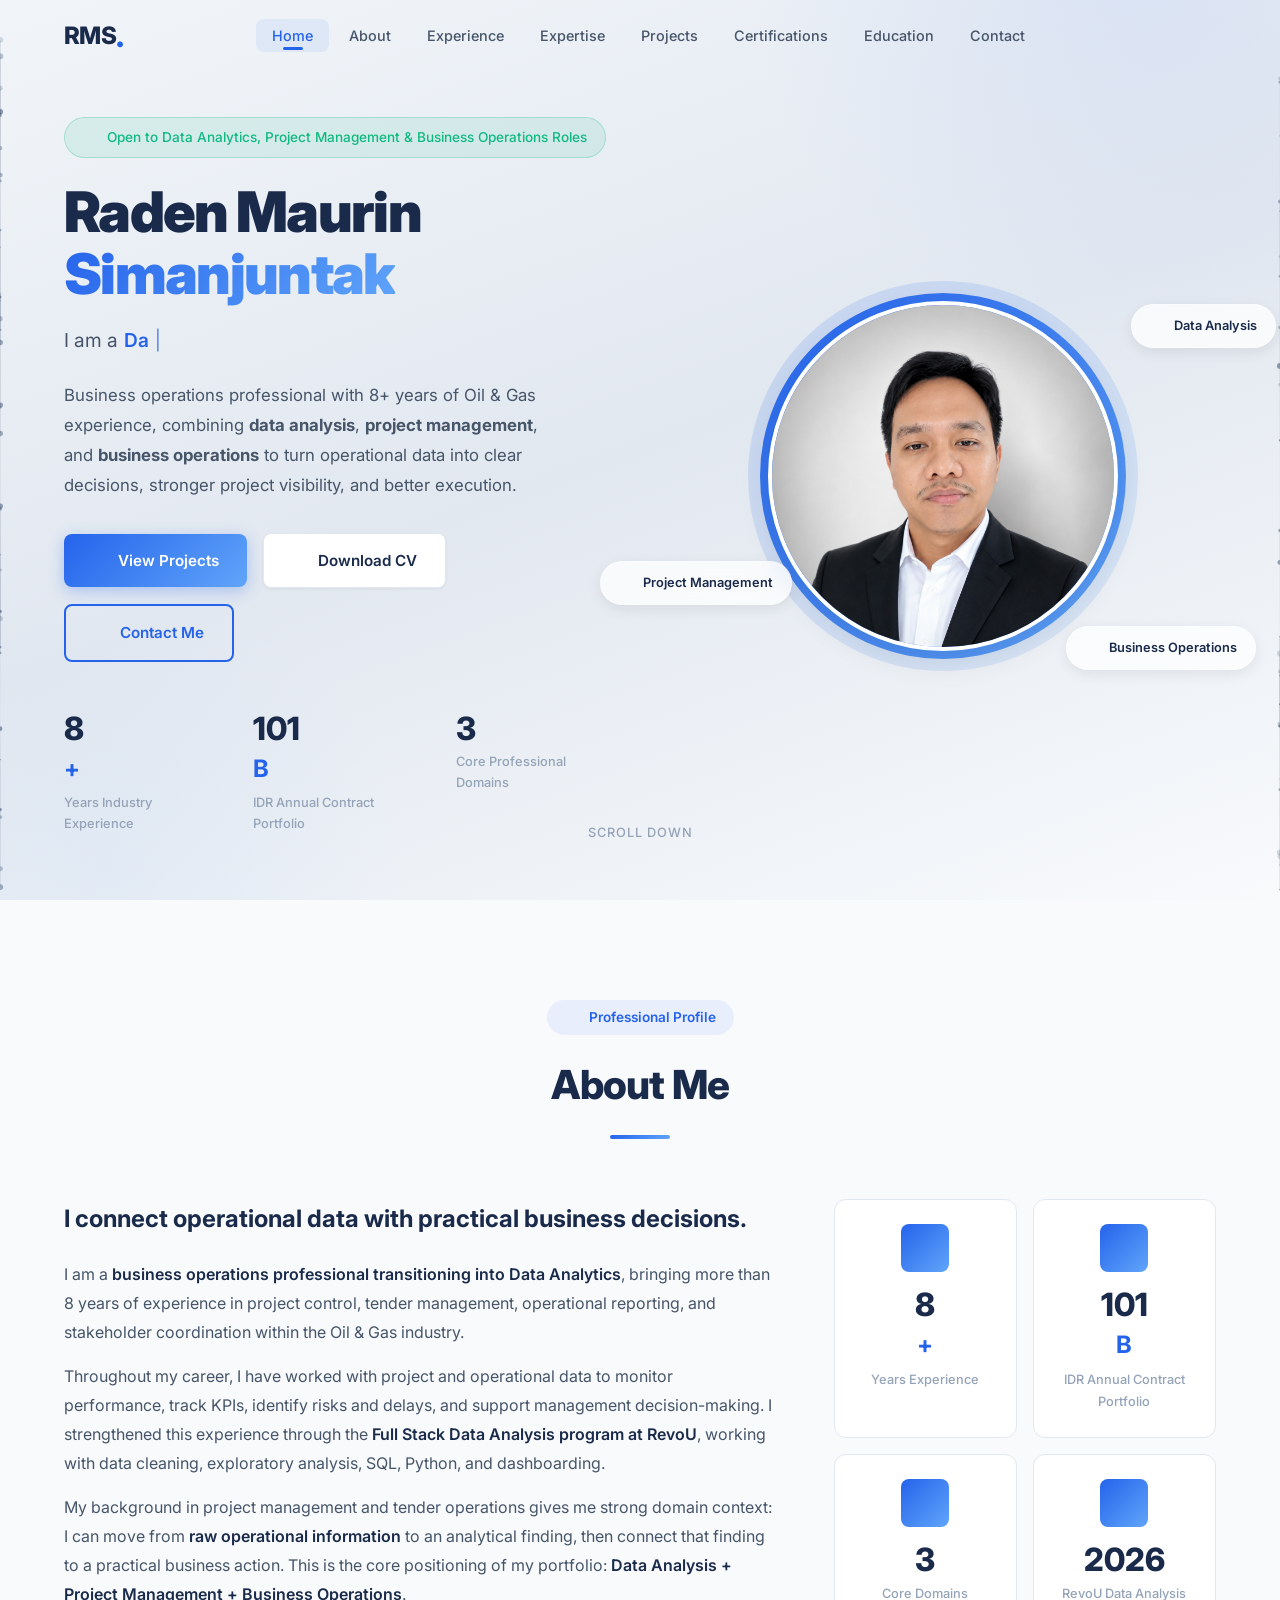
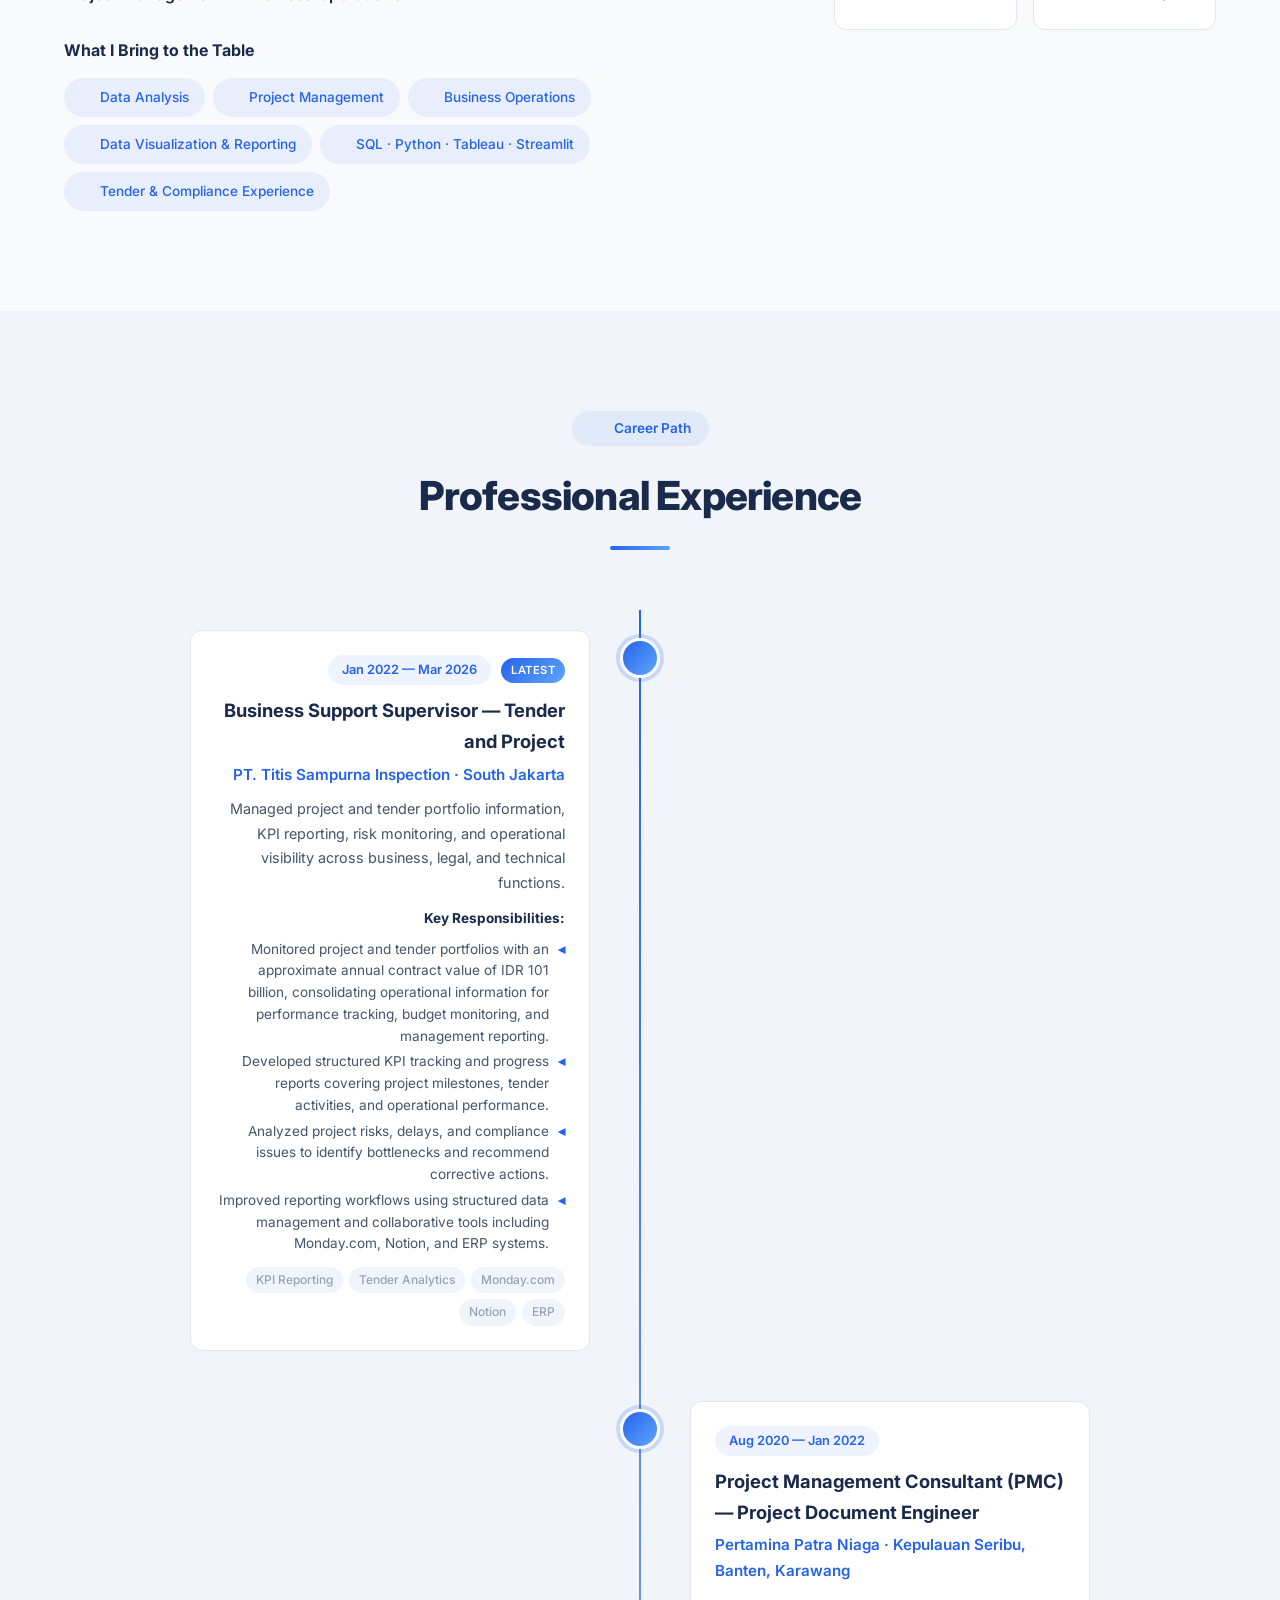
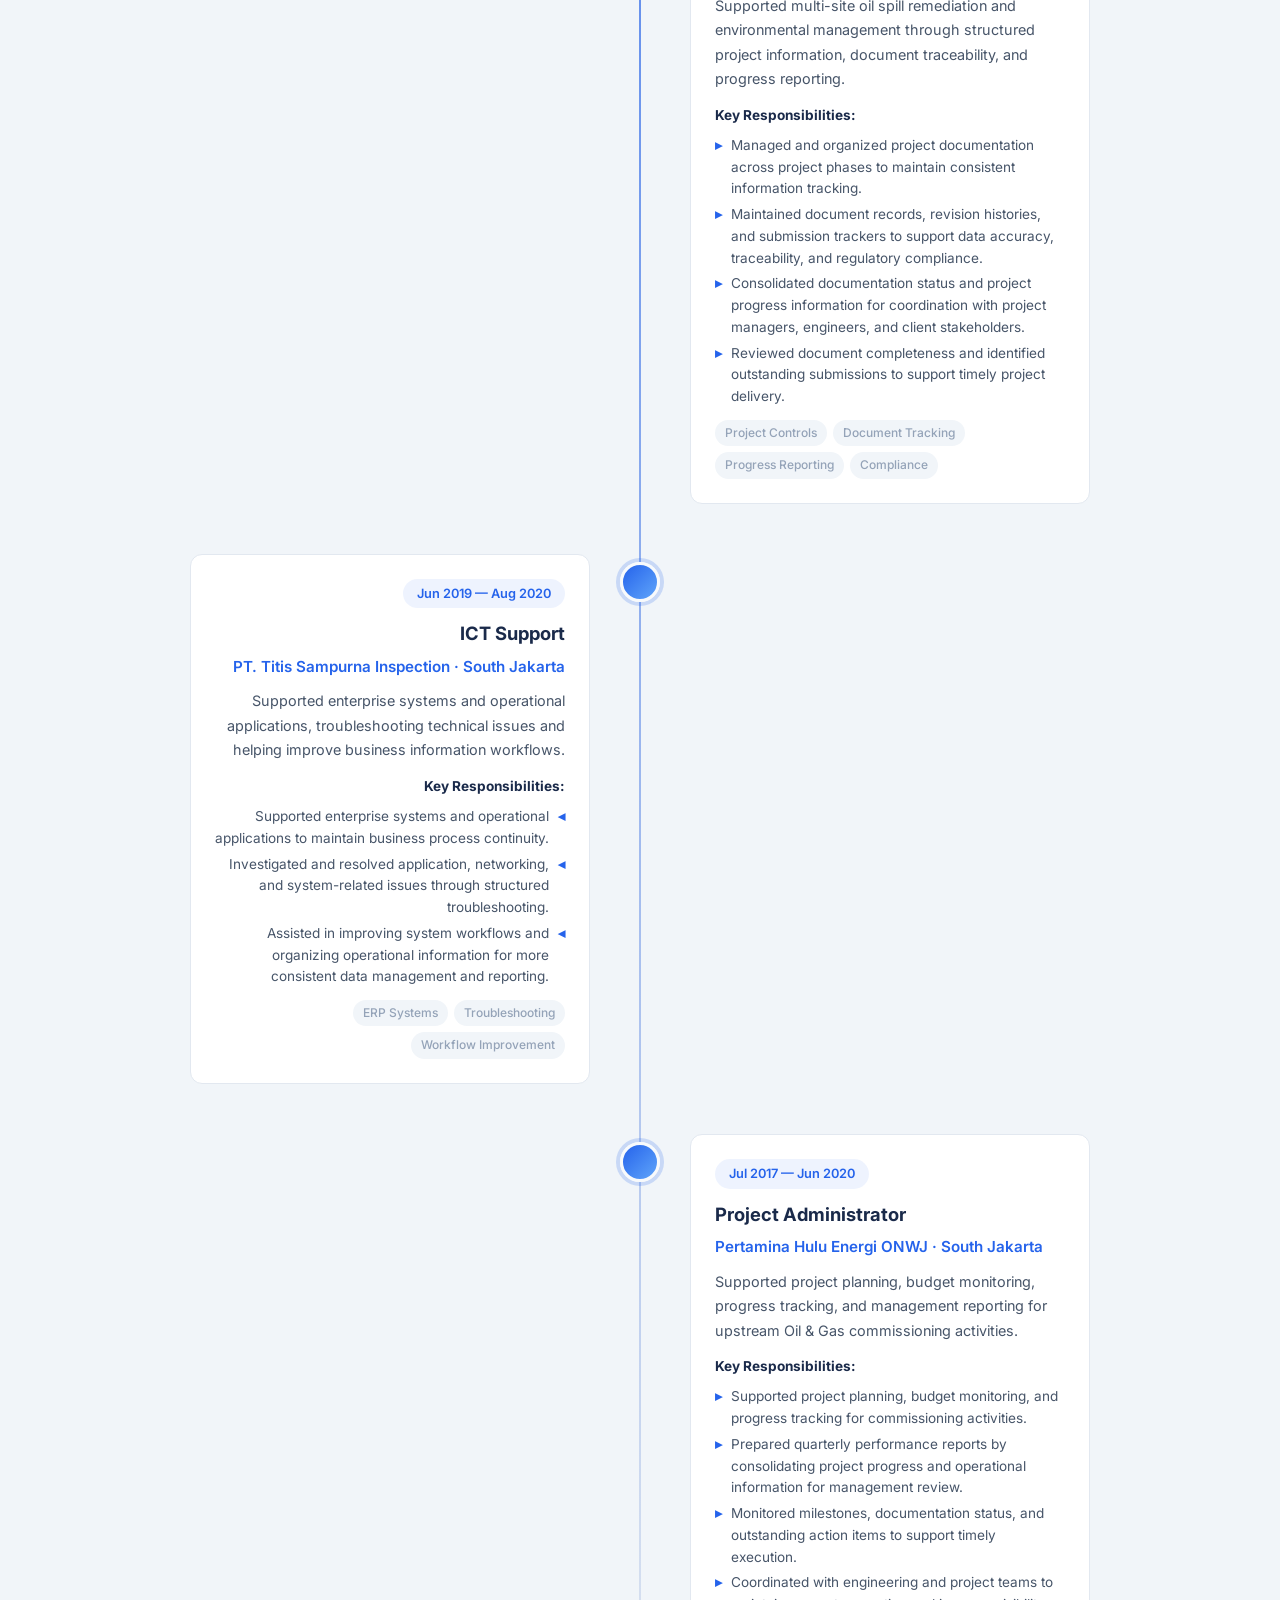
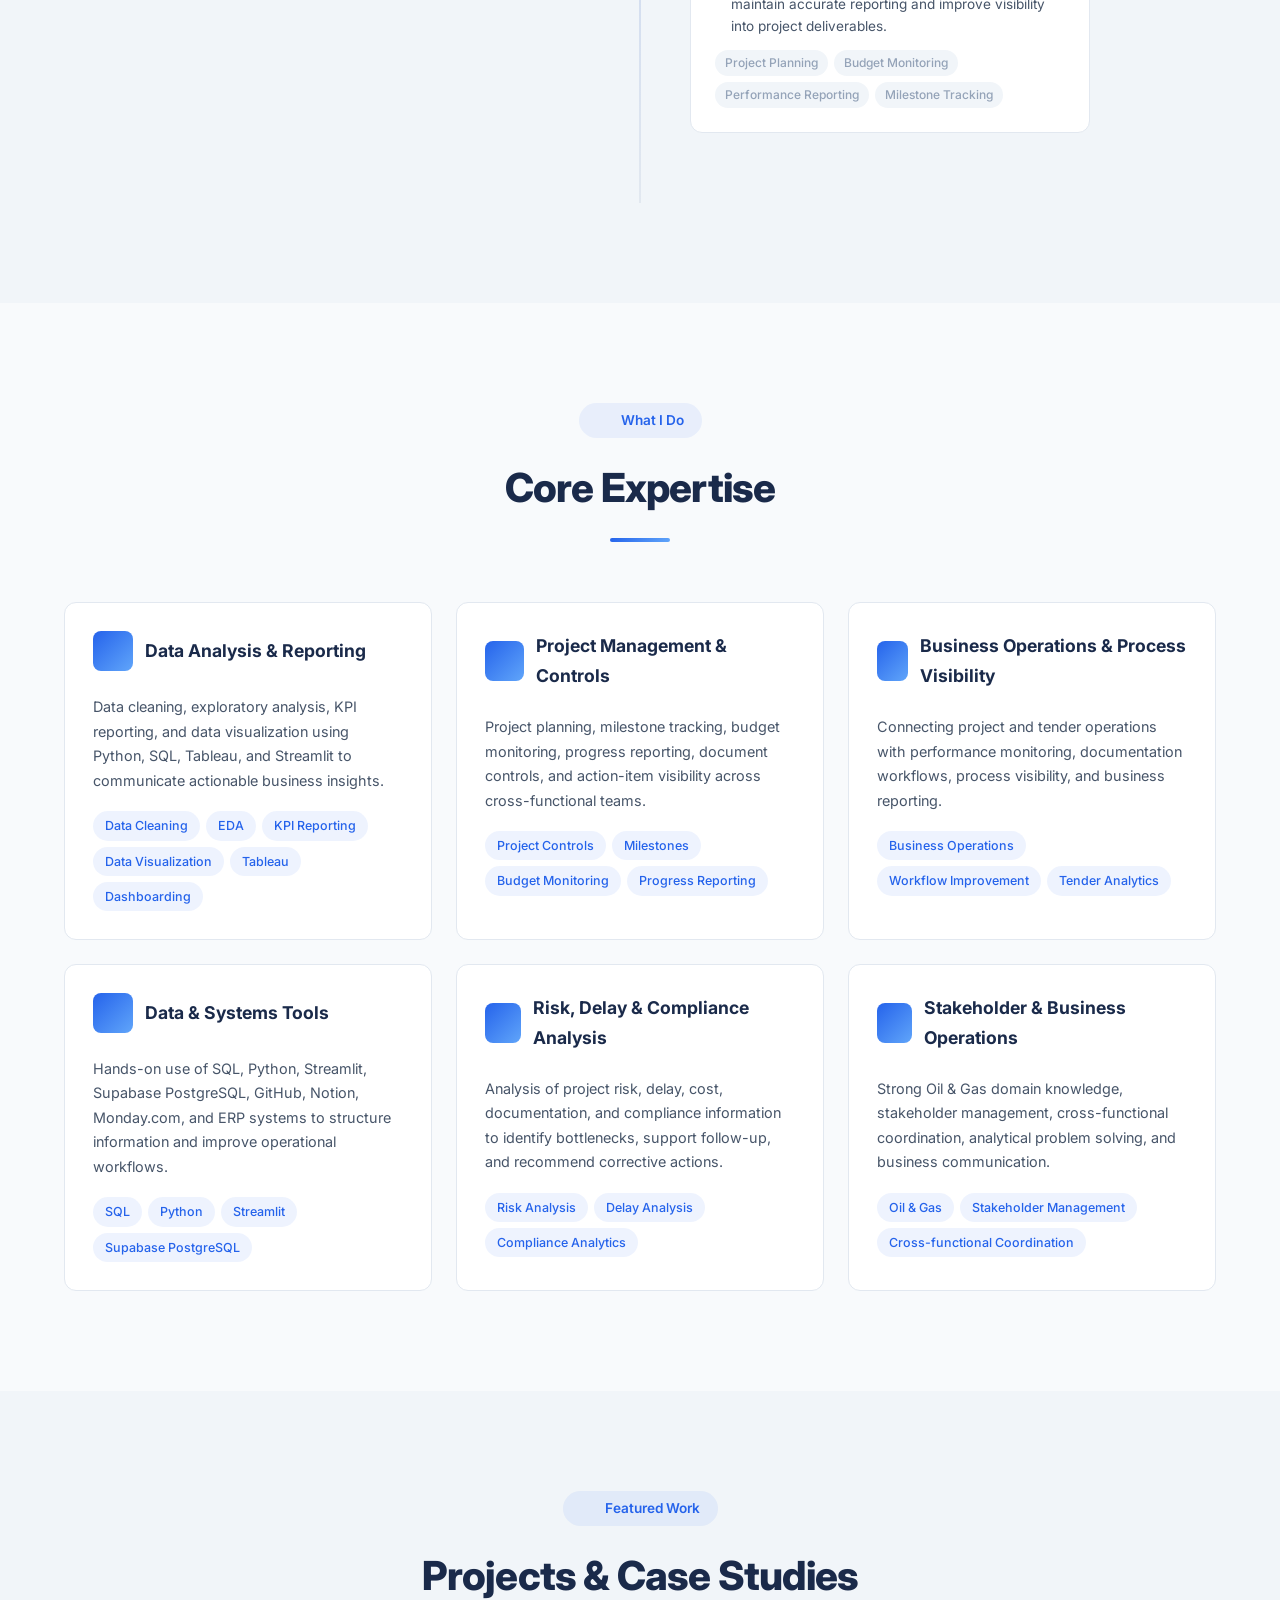
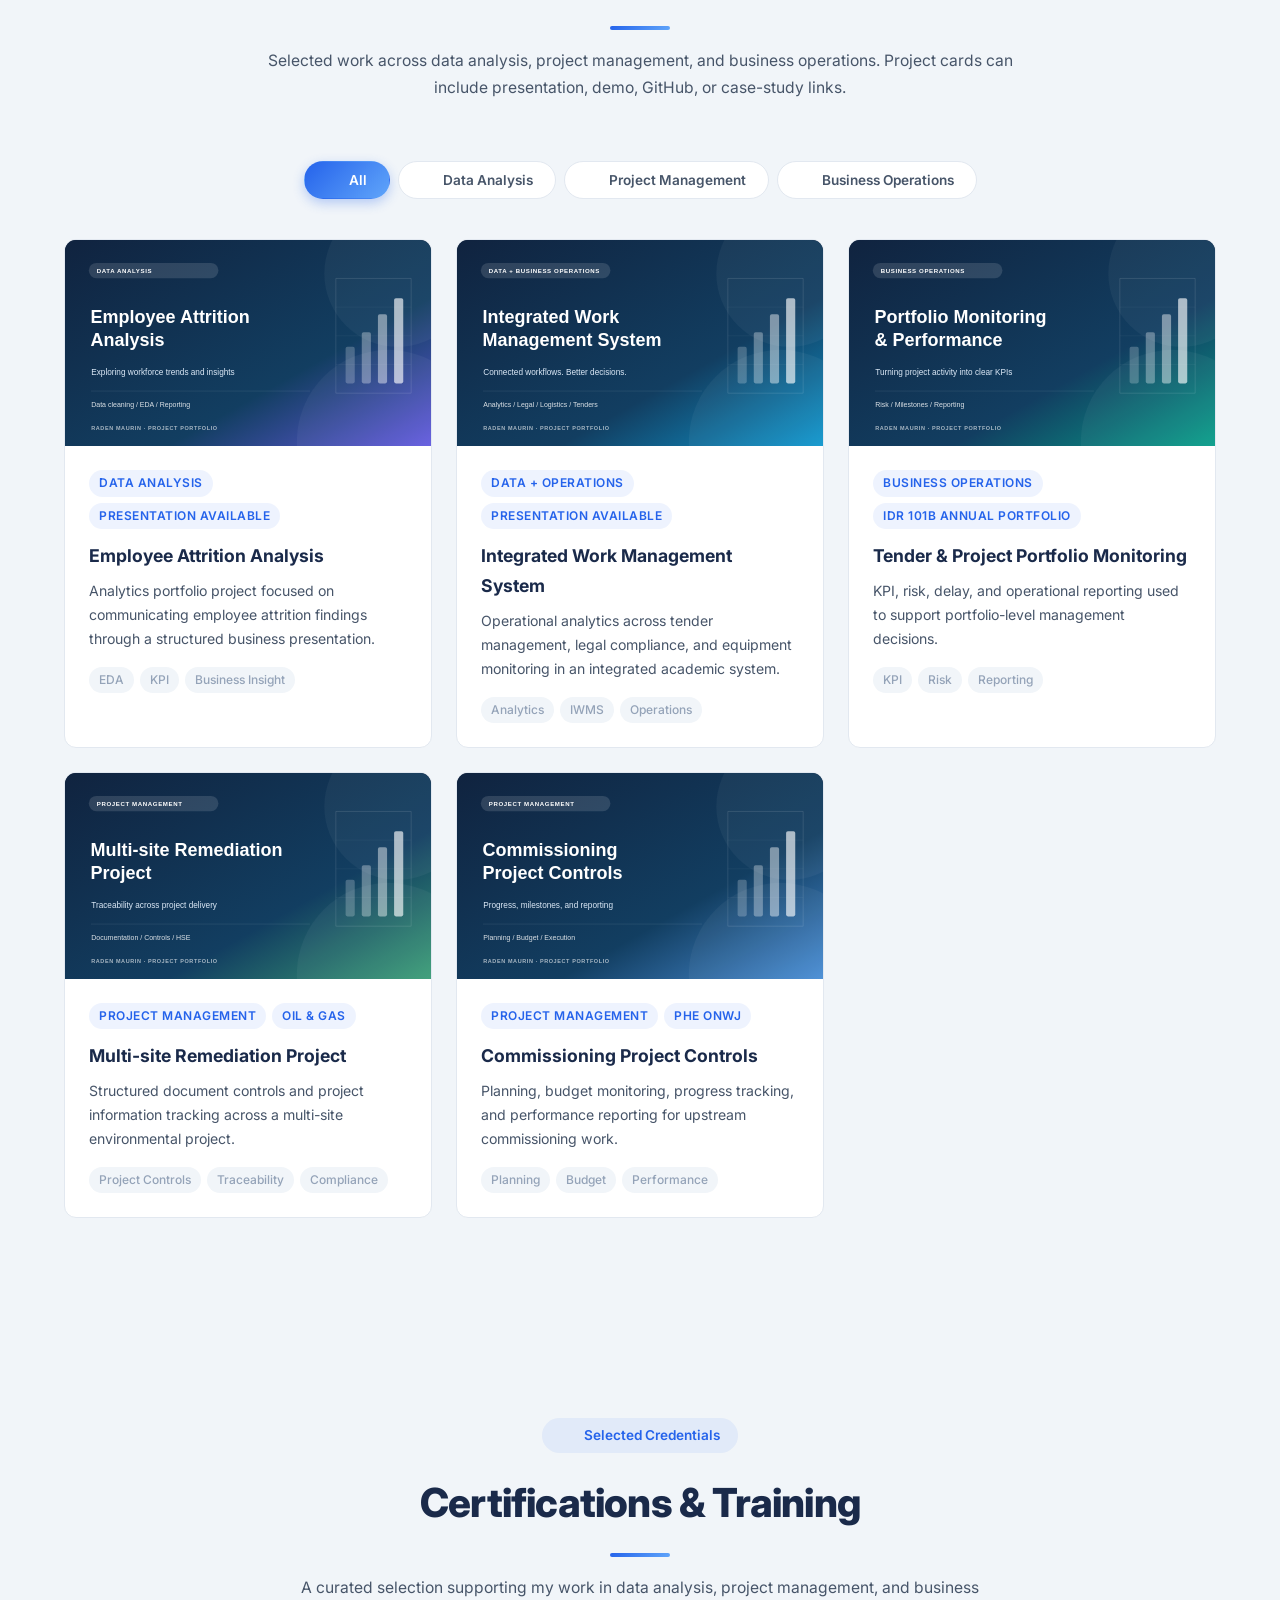
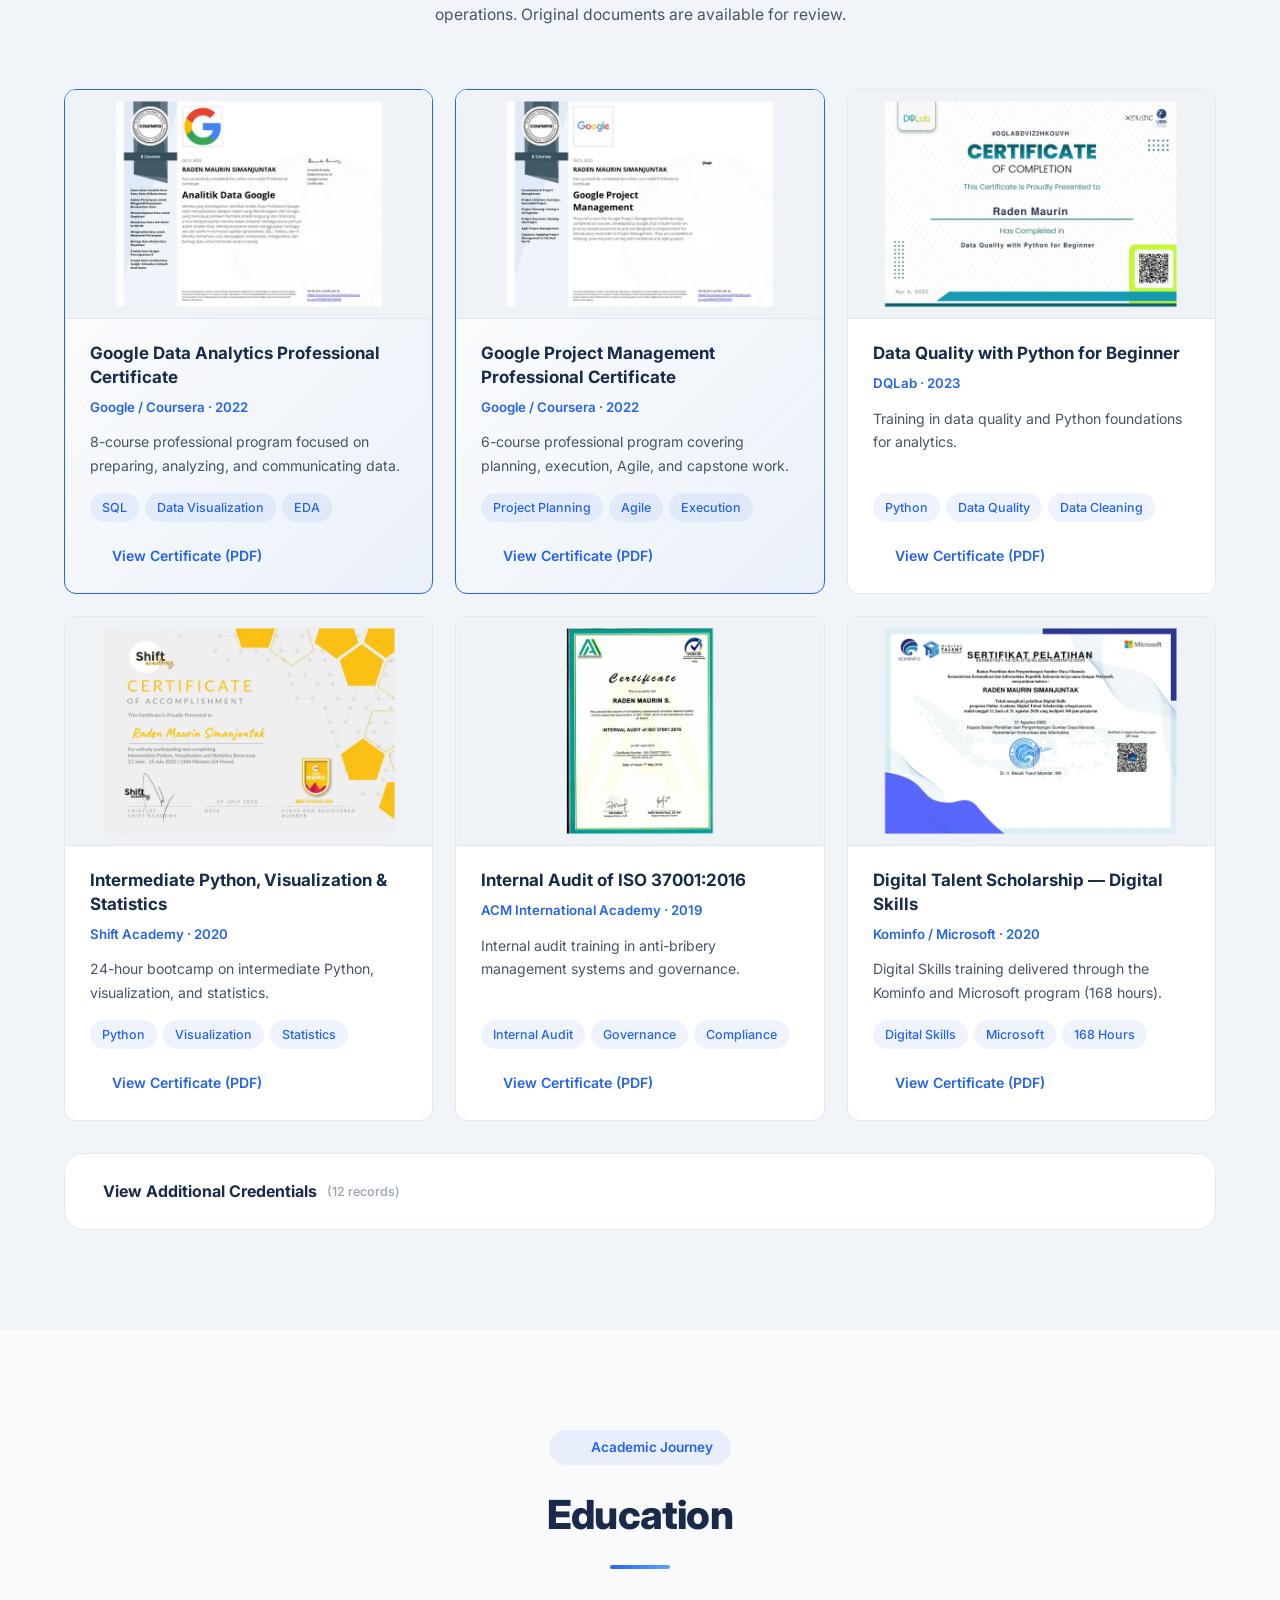
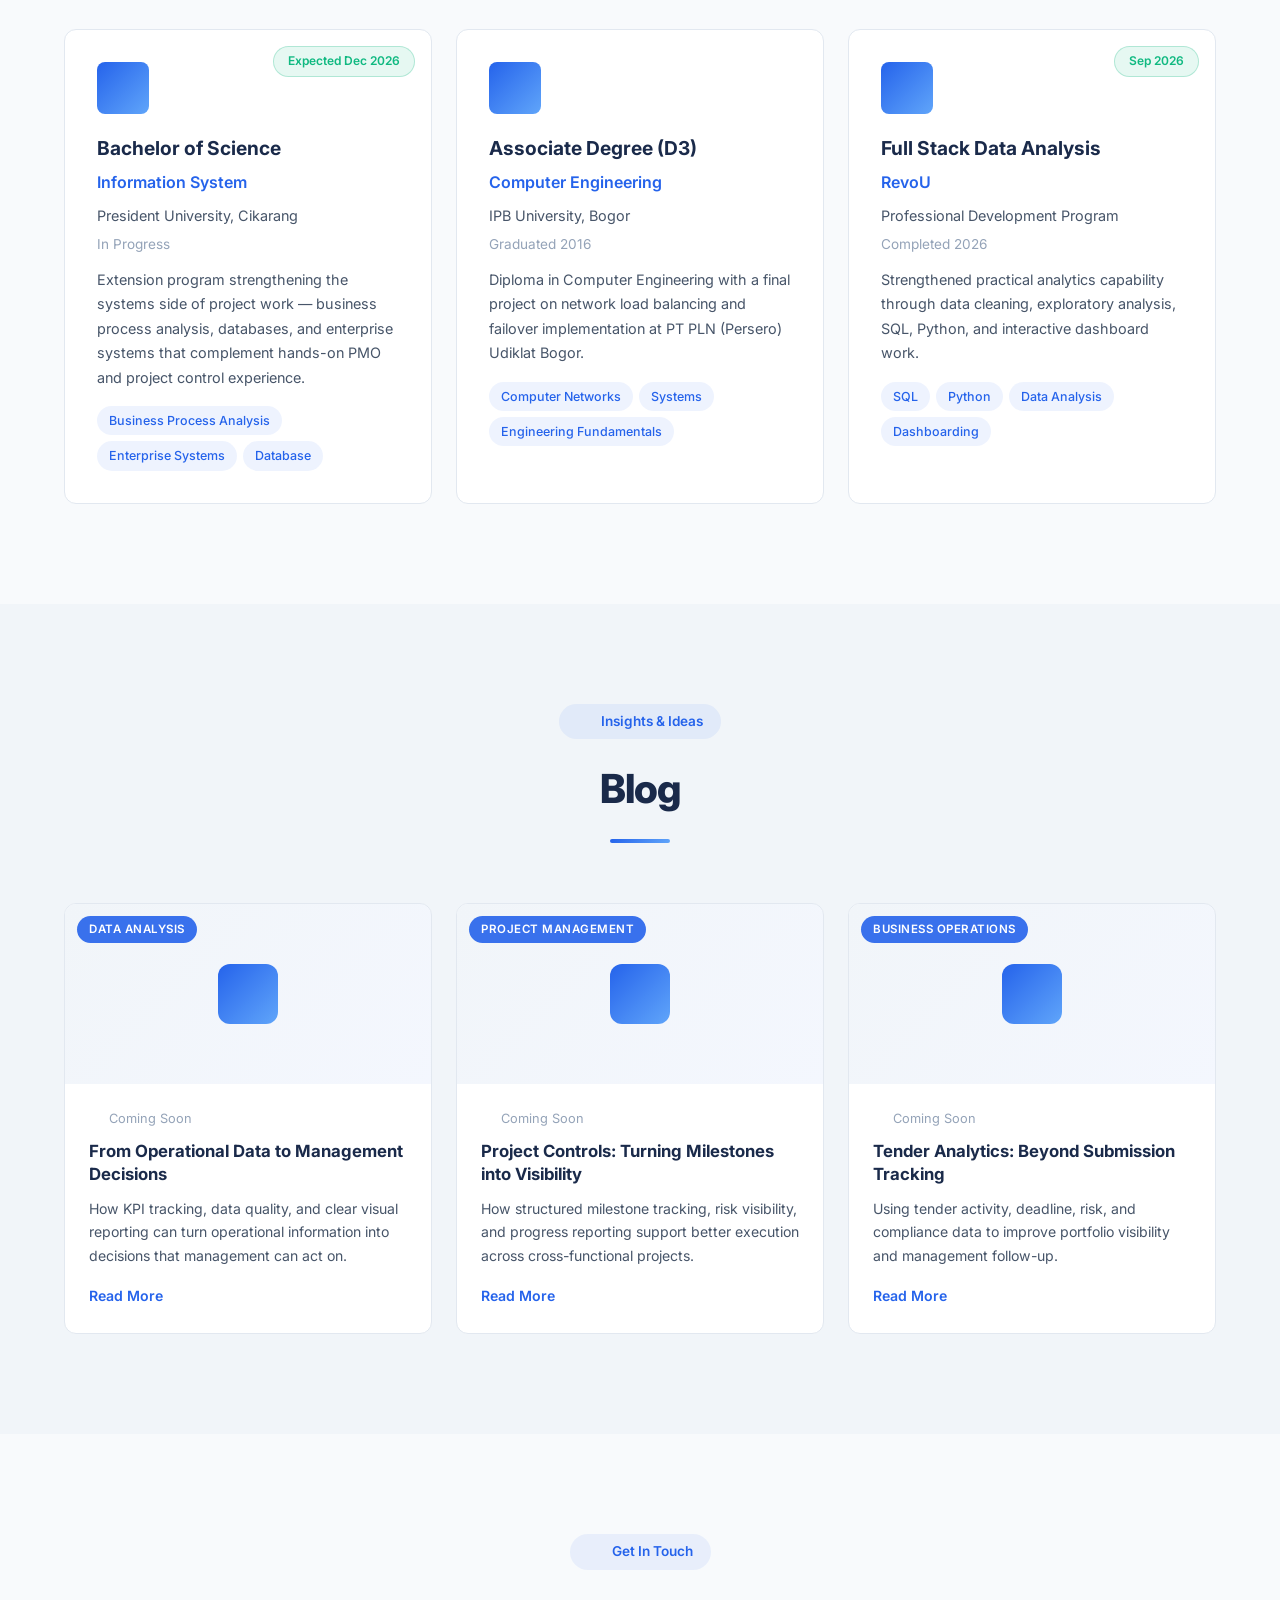
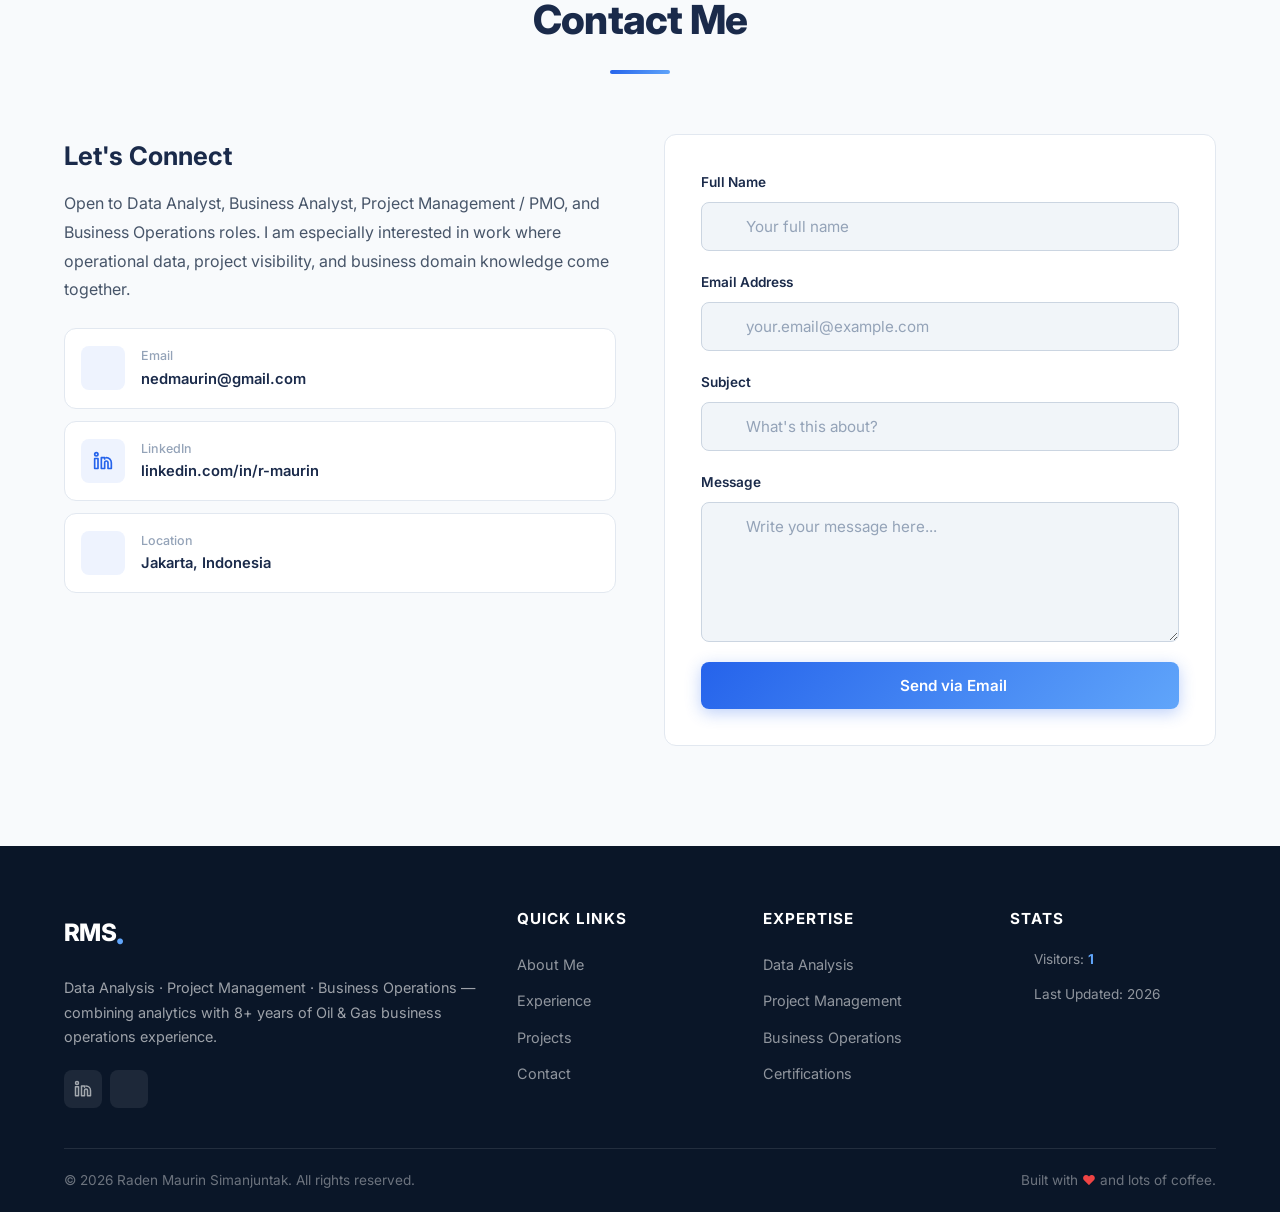
==== commit 430c6167: "Revised to Data Analytics Add Data Analytics skills related, and projects" ====
--- a/index.html
+++ b/index.html
@@ -3,14 +3,14 @@
 <head>
     <meta charset="UTF-8">
     <meta name="viewport" content="width=device-width, initial-scale=1.0">
-    <meta name="description" content="Raden Maurin Simanjuntak — PMO & Project Control Specialist with 8+ years in Oil & Gas, EPC, and BUMN projects. Expert in tender management, TKDN, CIVD & SKUP compliance, and procurement.">
-    <meta name="keywords" content="PMO Specialist Indonesia, Project Control, Tender Management, TKDN, CIVD, SKUP Migas, Procurement Oil and Gas, Document Control, Project Management Professional">
+    <meta name="description" content="Raden Maurin Simanjuntak - Data Analysis, Project Management, and Business Operations professional with 8+ years of Oil & Gas business operations experience, combining analytics, project controls, and tender domain expertise.">
+    <meta name="keywords" content="Data Analyst Indonesia, Project Management, Project Control, Tender Management, Business Operations, SQL, Python, Streamlit, Supabase, Oil and Gas, KPI Dashboard, Tender Analytics">
     <meta name="author" content="Raden Maurin Simanjuntak">
     <meta name="robots" content="index, follow">
     
     <!-- Open Graph -->
-    <meta property="og:title" content="Raden Maurin Simanjuntak - PMO & Project Control Specialist">
-    <meta property="og:description" content="PMO & Project Control Specialist | Tender & Procurement | Oil & Gas Compliance (TKDN, CIVD, SKUP)">
+    <meta property="og:title" content="Raden Maurin Simanjuntak - Data Analysis | Project Management | Business Operations">
+    <meta property="og:description" content="Business operations professional combining data analytics with project management and tender management experience in Oil & Gas.">
     <meta property="og:type" content="website">
     <meta property="og:url" content="https://radenmaurin.github.io/">
     <link rel="canonical" href="https://radenmaurin.github.io/">
@@ -19,7 +19,7 @@
     <link rel="icon" type="image/svg+xml" href="assets/favicon.svg">
     <link rel="alternate icon" href="assets/favicon.svg">
     
-    <title>Raden Maurin Simanjuntak | PMO &amp; Project Control Specialist — Oil &amp; Gas</title>
+    <title>Raden Maurin Simanjuntak | Data Analysis · Project Management · Business Operations</title>
     
     <!-- Google Fonts -->
     <link rel="preconnect" href="https://fonts.googleapis.com">
@@ -79,7 +79,7 @@
             <div class="hero-content">
                 <div class="hero-badge scroll-animate">
                     <i data-lucide="sparkles"></i>
-                    <span>Open for Roles &amp; Consulting Engagements</span>
+                    <span>Open to Data Analytics, Project Management &amp; Business Operations Roles</span>
                 </div>
                 <h1 class="hero-name scroll-animate">
                     Raden Maurin<br>
@@ -91,9 +91,9 @@
                     <span class="typed-cursor">|</span>
                 </div>
                 <p class="hero-description scroll-animate">
-                    8+ years running project control, tender management, and compliance for
-                    high-value Oil &amp; Gas and BUMN projects — including direct work with
-                    Pertamina Hulu Energi ONWJ and Pertamina Patra Niaga.
+                    Business operations professional with 8+ years of Oil &amp; Gas experience, combining
+                    <strong>data analysis</strong>, <strong>project management</strong>, and <strong>business operations</strong>
+                    to turn operational data into clear decisions, stronger project visibility, and better execution.
                 </p>
                 <div class="hero-buttons scroll-animate">
                     <a href="#projects" class="btn btn-primary" id="view-projects-btn">
@@ -112,15 +112,15 @@
                 <div class="hero-stats scroll-animate">
                     <div class="hero-stat">
                         <span class="stat-number" data-target="8">0</span><span class="stat-suffix">+</span>
-                        <span class="stat-label">Years in Oil &amp; Gas</span>
+                        <span class="stat-label">Years Industry Experience</span>
                     </div>
                     <div class="hero-stat">
-                        <span class="stat-number" data-target="255">0</span><span class="stat-suffix">B</span>
-                        <span class="stat-label">IDR Contract Wins (Cumulative)</span>
+                        <span class="stat-number" data-target="101">0</span><span class="stat-suffix">B</span>
+                        <span class="stat-label">IDR Annual Contract Portfolio</span>
                     </div>
                     <div class="hero-stat">
-                        <span class="stat-number" data-target="10">0</span><span class="stat-suffix">+</span>
-                        <span class="stat-label">Certifications &amp; Training</span>
+                        <span class="stat-number" data-target="3">0</span><span class="stat-suffix"></span>
+                        <span class="stat-label">Core Professional Domains</span>
                     </div>
                 </div>
             </div>
@@ -133,15 +133,15 @@
                 <div class="hero-image-decoration">
                     <div class="floating-badge badge-1">
                         <i data-lucide="kanban"></i>
-                        <span>PMO &amp; Project Control</span>
+                        <span>Data Analysis</span>
                     </div>
                     <div class="floating-badge badge-2">
                         <i data-lucide="file-check"></i>
-                        <span>Tender &amp; TKDN</span>
+                        <span>Project Management</span>
                     </div>
                     <div class="floating-badge badge-3">
                         <i data-lucide="shield-check"></i>
-                        <span>Ahli K3 Umum — BNSP</span>
+                        <span>Business Operations</span>
                     </div>
                 </div>
             </div>
@@ -158,85 +158,46 @@
     <section id="about" class="section about">
         <div class="container">
             <div class="section-header scroll-animate">
-                <span class="section-tag"><i data-lucide="user"></i> Get To Know Me</span>
+                <span class="section-tag"><i data-lucide="user"></i> Professional Profile</span>
                 <h2 class="section-title">About Me</h2>
                 <div class="section-line"></div>
             </div>
             <div class="about-grid">
                 <div class="about-content scroll-animate">
-                    <h3 class="about-subtitle">I keep complex projects on track — and compliant.</h3>
+                    <h3 class="about-subtitle">I connect operational data with practical business decisions.</h3>
                     <p>
-                        I started on the ground at <strong>Pertamina Hulu Energi ONWJ</strong>, supporting
-                        project managers with planning, budgeting, and performance reporting for upstream
-                        operations. That's where I learned how large Oil &amp; Gas projects really run:
-                        through disciplined documentation, honest reporting, and stakeholders who trust the numbers.
+                        I am a <strong>business operations professional transitioning into Data Analytics</strong>, bringing more than
+                        8 years of experience in project control, tender management, operational reporting, and stakeholder coordination
+                        within the Oil &amp; Gas industry.
                     </p>
                     <p>
-                        From there I managed documentation and control for a <strong>multi-site land and
-                        ecosystem remediation project</strong> across Kepulauan Seribu, Banten, and Karawang —
-                        a project recognized with a <strong>Certificate of Project Completion from PHE ONWJ
-                        and Pertamina Patra Niaga</strong>. Most recently, as PMO &amp; Project Control lead at
-                        PT. Titis Sampurna Inspection, I have helped manage and win tenders worth a cumulative
-                        <strong>IDR 255+ Billion</strong> across a ~20% win rate on 200+ tenders — covering
-                        end-to-end tender documentation, TKDN calculation, and vendor compliance such as
-                        <strong>CIVD and SKUP</strong>.
+                        Throughout my career, I have worked with project and operational data to monitor performance, track KPIs,
+                        identify risks and delays, and support management decision-making. I strengthened this experience through the
+                        <strong>Full Stack Data Analysis program at RevoU</strong>, working with data cleaning, exploratory analysis,
+                        SQL, Python, and dashboarding.
                     </p>
                     <p>
-                        Today I help companies win and deliver projects in regulated industries:
-                        <strong>PMO setup, project control, tender &amp; procurement for goods and services,
-                        and Oil &amp; Gas vendor compliance</strong>. I'm also completing a Bachelor's degree
-                        in Information Systems at President University, which sharpens how I design the
-                        systems and dashboards behind good project decisions.
+                        My background in project management and tender operations gives me strong domain context: I can move from
+                        <strong>raw operational information</strong> to an analytical finding, then connect that finding to a practical
+                        business action. This is the core positioning of my portfolio: <strong>Data Analysis + Project Management + Business Operations</strong>.
                     </p>
                     <div class="about-interests">
                         <h4>What I Bring to the Table</h4>
                         <div class="interest-tags">
-                            <span class="interest-tag"><i data-lucide="kanban"></i> PMO &amp; Governance</span>
-                            <span class="interest-tag"><i data-lucide="file-check"></i> Tender &amp; Procurement</span>
-                            <span class="interest-tag"><i data-lucide="badge-check"></i> TKDN · CIVD · SKUP</span>
-                            <span class="interest-tag"><i data-lucide="folder-open"></i> Document Control</span>
-                            <span class="interest-tag"><i data-lucide="trending-down"></i> Risk &amp; Cost Control</span>
-                            <span class="interest-tag"><i data-lucide="hard-hat"></i> HSE &amp; ISO Systems</span>
+                            <span class="interest-tag"><i data-lucide="bar-chart-3"></i> Data Analysis</span>
+                            <span class="interest-tag"><i data-lucide="kanban"></i> Project Management</span>
+                            <span class="interest-tag"><i data-lucide="workflow"></i> Business Operations</span>
+                            <span class="interest-tag"><i data-lucide="chart-no-axes-combined"></i> Data Visualization &amp; Reporting</span>
+                            <span class="interest-tag"><i data-lucide="database"></i> SQL · Python · Tableau · Streamlit</span>
+                            <span class="interest-tag"><i data-lucide="file-check"></i> Tender &amp; Compliance Experience</span>
                         </div>
                     </div>
                 </div>
                 <div class="about-stats scroll-animate">
-                    <div class="stat-card">
-                        <div class="stat-card-icon">
-                            <i data-lucide="briefcase"></i>
-                        </div>
-                        <div class="stat-card-info">
-                            <span class="stat-number" data-target="8">0</span><span class="stat-suffix">+</span>
-                            <span class="stat-card-label">Years in Oil &amp; Gas</span>
-                        </div>
-                    </div>
-                    <div class="stat-card">
-                        <div class="stat-card-icon">
-                            <i data-lucide="banknote"></i>
-                        </div>
-                        <div class="stat-card-info">
-                            <span class="stat-number" data-target="255">0</span><span class="stat-suffix">B</span>
-                            <span class="stat-card-label">IDR Contract Wins (Cumulative)</span>
-                        </div>
-                    </div>
-                    <div class="stat-card">
-                        <div class="stat-card-icon">
-                            <i data-lucide="building-2"></i>
-                        </div>
-                        <div class="stat-card-info">
-                            <span class="stat-number" data-target="2">0</span><span class="stat-suffix"></span>
-                            <span class="stat-card-label">Pertamina Group Clients</span>
-                        </div>
-                    </div>
-                    <div class="stat-card">
-                        <div class="stat-card-icon">
-                            <i data-lucide="award"></i>
-                        </div>
-                        <div class="stat-card-info">
-                            <span class="stat-number" data-target="10">0</span><span class="stat-suffix">+</span>
-                            <span class="stat-card-label">Certifications &amp; Training</span>
-                        </div>
-                    </div>
+                    <div class="stat-card"><div class="stat-card-icon"><i data-lucide="briefcase"></i></div><div class="stat-card-info"><span class="stat-number" data-target="8">0</span><span class="stat-suffix">+</span><span class="stat-card-label">Years Experience</span></div></div>
+                    <div class="stat-card"><div class="stat-card-icon"><i data-lucide="banknote"></i></div><div class="stat-card-info"><span class="stat-number" data-target="101">0</span><span class="stat-suffix">B</span><span class="stat-card-label">IDR Annual Contract Portfolio</span></div></div>
+                    <div class="stat-card"><div class="stat-card-icon"><i data-lucide="layers-3"></i></div><div class="stat-card-info"><span class="stat-number" data-target="3">0</span><span class="stat-suffix"></span><span class="stat-card-label">Core Domains</span></div></div>
+                    <div class="stat-card"><div class="stat-card-icon"><i data-lucide="graduation-cap"></i></div><div class="stat-card-info"><span class="stat-number" data-target="2026">0</span><span class="stat-suffix"></span><span class="stat-card-label">RevoU Data Analysis</span></div></div>
                 </div>
             </div>
         </div>
@@ -251,125 +212,67 @@
                 <div class="section-line"></div>
             </div>
             <div class="timeline">
-                <!-- Timeline Item 1 -->
                 <div class="timeline-item scroll-animate" data-position="left">
-                    <div class="timeline-dot">
-                        <i data-lucide="kanban"></i>
-                    </div>
+                    <div class="timeline-dot"><i data-lucide="briefcase-business"></i></div>
                     <div class="timeline-content">
-                        <div class="timeline-header">
-                            <span class="timeline-date">Jul 2020 — Mar 2026</span>
-                            <span class="timeline-badge current">Latest</span>
-                        </div>
-                        <h3 class="timeline-title">Business Support Supervisor — PMO &amp; Project Control</h3>
+                        <div class="timeline-header"><span class="timeline-date">Jan 2022 — Mar 2026</span><span class="timeline-badge current">Latest</span></div>
+                        <h3 class="timeline-title">Business Support Supervisor — Tender and Project</h3>
                         <h4 class="timeline-company">PT. Titis Sampurna Inspection · South Jakarta</h4>
-                        <p class="timeline-desc">
-                            PMO lead for a portfolio of 200+ concurrent tenders, with a cumulative
-                            IDR 255+ Billion in contract wins — covering tender management,
-                            legal &amp; TKDN compliance, project control, and system development.
-                        </p>
-                        <div class="timeline-achievements">
-                            <h5>Key Achievements:</h5>
-                            <ul>
-                                <li>Led tender documentation end-to-end: TKDN calculation, legal review coordination, and submission compliance</li>
-                                <li>Built project tracking systems and progress dashboards used by senior management for decision-making</li>
-                                <li>Performed risk analysis on cost, delay, and quality — with early-warning indicators and corrective actions</li>
-                                <li>Managed the full document lifecycle with version control and audit readiness at every stage</li>
-                            </ul>
-                        </div>
-                        <div class="timeline-tools">
-                            <span class="tool-tag">TKDN</span>
-                            <span class="tool-tag">Tender Management</span>
-                            <span class="tool-tag">Notion</span>
-                            <span class="tool-tag">Monday.com</span>
-                            <span class="tool-tag">MS Project</span>
-                        </div>
-                    </div>
-                </div>
-
-                <!-- Timeline Item 2 -->
+                        <p class="timeline-desc">Managed project and tender portfolio information, KPI reporting, risk monitoring, and operational visibility across business, legal, and technical functions.</p>
+                        <div class="timeline-achievements"><h5>Key Responsibilities:</h5><ul>
+                            <li>Monitored project and tender portfolios with an approximate annual contract value of IDR 101 billion, consolidating operational information for performance tracking, budget monitoring, and management reporting.</li>
+                            <li>Developed structured KPI tracking and progress reports covering project milestones, tender activities, and operational performance.</li>
+                            <li>Analyzed project risks, delays, and compliance issues to identify bottlenecks and recommend corrective actions.</li>
+                            <li>Improved reporting workflows using structured data management and collaborative tools including Monday.com, Notion, and ERP systems.</li>
+                        </ul></div>
+                        <div class="timeline-tools"><span class="tool-tag">KPI Reporting</span><span class="tool-tag">Tender Analytics</span><span class="tool-tag">Monday.com</span><span class="tool-tag">Notion</span><span class="tool-tag">ERP</span></div>
+                    </div>
+                </div>
                 <div class="timeline-item scroll-animate" data-position="right">
-                    <div class="timeline-dot">
-                        <i data-lucide="leaf"></i>
-                    </div>
+                    <div class="timeline-dot"><i data-lucide="folder-kanban"></i></div>
                     <div class="timeline-content">
-                        <div class="timeline-header">
-                            <span class="timeline-date">Aug 2020 — Jan 2022</span>
-                        </div>
-                        <h3 class="timeline-title">Project Document Engineer</h3>
+                        <div class="timeline-header"><span class="timeline-date">Aug 2020 — Jan 2022</span></div>
+                        <h3 class="timeline-title">Project Management Consultant (PMC) — Project Document Engineer</h3>
                         <h4 class="timeline-company">Pertamina Patra Niaga · Kepulauan Seribu, Banten, Karawang</h4>
-                        <p class="timeline-desc">
-                            Managed end-to-end documentation control for the Contaminated Lands &amp;
-                            Ecosystem Remediation Project (PHE ONWJ) across three site clusters,
-                            ensuring compliance with Pertamina client requirements.
-                        </p>
-                        <div class="timeline-achievements">
-                            <h5>Key Achievements:</h5>
-                            <ul>
-                                <li>Awarded Certificate of Project Completion by PT. Pertamina Hulu Energi ONWJ and PT. Pertamina Patra Niaga</li>
-                                <li>Implemented structured document tracking that reduced errors and improved retrieval across project phases</li>
-                                <li>Kept all documentation compliant with regulatory, HSE, and client-specific requirements</li>
-                            </ul>
-                        </div>
-                        <div class="timeline-tools">
-                            <span class="tool-tag">Document Control</span>
-                            <span class="tool-tag">HSE Compliance</span>
-                            <span class="tool-tag">Multi-site Coordination</span>
-                        </div>
-                    </div>
-                </div>
-
-                <!-- Timeline Item 3 -->
+                        <p class="timeline-desc">Supported multi-site oil spill remediation and environmental management through structured project information, document traceability, and progress reporting.</p>
+                        <div class="timeline-achievements"><h5>Key Responsibilities:</h5><ul>
+                            <li>Managed and organized project documentation across project phases to maintain consistent information tracking.</li>
+                            <li>Maintained document records, revision histories, and submission trackers to support data accuracy, traceability, and regulatory compliance.</li>
+                            <li>Consolidated documentation status and project progress information for coordination with project managers, engineers, and client stakeholders.</li>
+                            <li>Reviewed document completeness and identified outstanding submissions to support timely project delivery.</li>
+                        </ul></div>
+                        <div class="timeline-tools"><span class="tool-tag">Project Controls</span><span class="tool-tag">Document Tracking</span><span class="tool-tag">Progress Reporting</span><span class="tool-tag">Compliance</span></div>
+                    </div>
+                </div>
                 <div class="timeline-item scroll-animate" data-position="left">
-                    <div class="timeline-dot">
-                        <i data-lucide="hard-hat"></i>
-                    </div>
+                    <div class="timeline-dot"><i data-lucide="server"></i></div>
                     <div class="timeline-content">
-                        <div class="timeline-header">
-                            <span class="timeline-date">Jul 2017 — Jul 2020</span>
-                        </div>
+                        <div class="timeline-header"><span class="timeline-date">Jun 2019 — Aug 2020</span></div>
+                        <h3 class="timeline-title">ICT Support</h3>
+                        <h4 class="timeline-company">PT. Titis Sampurna Inspection · South Jakarta</h4>
+                        <p class="timeline-desc">Supported enterprise systems and operational applications, troubleshooting technical issues and helping improve business information workflows.</p>
+                        <div class="timeline-achievements"><h5>Key Responsibilities:</h5><ul>
+                            <li>Supported enterprise systems and operational applications to maintain business process continuity.</li>
+                            <li>Investigated and resolved application, networking, and system-related issues through structured troubleshooting.</li>
+                            <li>Assisted in improving system workflows and organizing operational information for more consistent data management and reporting.</li>
+                        </ul></div>
+                        <div class="timeline-tools"><span class="tool-tag">ERP Systems</span><span class="tool-tag">Troubleshooting</span><span class="tool-tag">Workflow Improvement</span></div>
+                    </div>
+                </div>
+                <div class="timeline-item scroll-animate" data-position="right">
+                    <div class="timeline-dot"><i data-lucide="gantt-chart"></i></div>
+                    <div class="timeline-content">
+                        <div class="timeline-header"><span class="timeline-date">Jul 2017 — Jun 2020</span></div>
                         <h3 class="timeline-title">Project Administrator</h3>
                         <h4 class="timeline-company">Pertamina Hulu Energi ONWJ · South Jakarta</h4>
-                        <p class="timeline-desc">
-                            Supported project managers in planning, budgeting, and execution tracking
-                            for upstream Oil &amp; Gas projects, including commissioning and QA/QC
-                            related work programs.
-                        </p>
-                        <div class="timeline-achievements">
-                            <h5>Key Achievements:</h5>
-                            <ul>
-                                <li>Prepared Quarterly Performance Reports for project monitoring and senior stakeholder review</li>
-                                <li>Coordinated cross-functional teams to keep project milestones and deliverables on schedule</li>
-                            </ul>
-                        </div>
-                        <div class="timeline-tools">
-                            <span class="tool-tag">Project Planning</span>
-                            <span class="tool-tag">Budgeting</span>
-                            <span class="tool-tag">Performance Reporting</span>
-                        </div>
-                    </div>
-                </div>
-
-                <!-- Timeline Item 4 -->
-                <div class="timeline-item scroll-animate" data-position="right">
-                    <div class="timeline-dot">
-                        <i data-lucide="server"></i>
-                    </div>
-                    <div class="timeline-content">
-                        <div class="timeline-header">
-                            <span class="timeline-date">Jun 2019 — Aug 2020</span>
-                        </div>
-                        <h3 class="timeline-title">ICT Support</h3>
-                        <h4 class="timeline-company">PT. Titis Sampurna Inspection · South Jakarta</h4>
-                        <p class="timeline-desc">
-                            Supported ERP systems and business operations, ensuring system reliability
-                            and continuity while assisting workflow improvement initiatives.
-                        </p>
-                        <div class="timeline-tools">
-                            <span class="tool-tag">ERP Support</span>
-                            <span class="tool-tag">Troubleshooting</span>
-                            <span class="tool-tag">Workflow Improvement</span>
-                        </div>
+                        <p class="timeline-desc">Supported project planning, budget monitoring, progress tracking, and management reporting for upstream Oil &amp; Gas commissioning activities.</p>
+                        <div class="timeline-achievements"><h5>Key Responsibilities:</h5><ul>
+                            <li>Supported project planning, budget monitoring, and progress tracking for commissioning activities.</li>
+                            <li>Prepared quarterly performance reports by consolidating project progress and operational information for management review.</li>
+                            <li>Monitored milestones, documentation status, and outstanding action items to support timely execution.</li>
+                            <li>Coordinated with engineering and project teams to maintain accurate reporting and improve visibility into project deliverables.</li>
+                        </ul></div>
+                        <div class="timeline-tools"><span class="tool-tag">Project Planning</span><span class="tool-tag">Budget Monitoring</span><span class="tool-tag">Performance Reporting</span><span class="tool-tag">Milestone Tracking</span></div>
                     </div>
                 </div>
             </div>
@@ -381,129 +284,16 @@
         <div class="container">
             <div class="section-header scroll-animate">
                 <span class="section-tag"><i data-lucide="briefcase"></i> What I Do</span>
-                <h2 class="section-title">Areas of Expertise</h2>
+                <h2 class="section-title">Core Expertise</h2>
                 <div class="section-line"></div>
             </div>
             <div class="skills-dashboard">
-                <!-- PMO & Governance -->
-                <div class="skill-category scroll-animate">
-                    <div class="skill-category-header">
-                        <div class="skill-category-icon">
-                            <i data-lucide="kanban"></i>
-                        </div>
-                        <h3>PMO &amp; Project Control</h3>
-                    </div>
-                    <p class="expertise-desc">
-                        PMO setup, project lifecycle management, and multi-project monitoring —
-                        with dashboards and status reporting that senior management can actually
-                        make decisions from.
-                    </p>
-                    <div class="expertise-tags">
-                        <span class="highlight-tag">PMO Setup</span>
-                        <span class="highlight-tag">Multi-project Monitoring</span>
-                        <span class="highlight-tag">Dashboard Reporting</span>
-                    </div>
-                </div>
-
-                <!-- Tender & Procurement -->
-                <div class="skill-category scroll-animate">
-                    <div class="skill-category-header">
-                        <div class="skill-category-icon">
-                            <i data-lucide="file-check"></i>
-                        </div>
-                        <h3>Tender &amp; Procurement</h3>
-                    </div>
-                    <p class="expertise-desc">
-                        End-to-end tender document preparation for goods and services —
-                        from vendor coordination and legal review to submission compliance
-                        and contract administration.
-                    </p>
-                    <div class="expertise-tags">
-                        <span class="highlight-tag">Tender Documentation</span>
-                        <span class="highlight-tag">Vendor Coordination</span>
-                        <span class="highlight-tag">Contract Administration</span>
-                    </div>
-                </div>
-
-                <!-- Oil & Gas Compliance -->
-                <div class="skill-category scroll-animate">
-                    <div class="skill-category-header">
-                        <div class="skill-category-icon">
-                            <i data-lucide="badge-check"></i>
-                        </div>
-                        <h3>Oil &amp; Gas Vendor Compliance</h3>
-                    </div>
-                    <p class="expertise-desc">
-                        Helping vendors enter and stay compliant in Indonesia's Oil &amp; Gas
-                        supply chain — CIVD registration, SKUP Migas, and TKDN calculation
-                        that meets regulatory requirements.
-                    </p>
-                    <div class="expertise-tags">
-                        <span class="highlight-tag">CIVD</span>
-                        <span class="highlight-tag">SKUP Migas</span>
-                        <span class="highlight-tag">TKDN Calculation</span>
-                    </div>
-                </div>
-
-                <!-- Risk & Cost Control -->
-                <div class="skill-category scroll-animate">
-                    <div class="skill-category-header">
-                        <div class="skill-category-icon">
-                            <i data-lucide="trending-down"></i>
-                        </div>
-                        <h3>Risk &amp; Cost Control</h3>
-                    </div>
-                    <p class="expertise-desc">
-                        Risk analysis across cost, delay, and quality dimensions — identifying
-                        early warning indicators and tracking corrective actions before small
-                        issues become project failures.
-                    </p>
-                    <div class="expertise-tags">
-                        <span class="highlight-tag">Risk Analysis</span>
-                        <span class="highlight-tag">Cost &amp; Delay Monitoring</span>
-                        <span class="highlight-tag">Corrective Action Tracking</span>
-                    </div>
-                </div>
-
-                <!-- Document Control -->
-                <div class="skill-category scroll-animate">
-                    <div class="skill-category-header">
-                        <div class="skill-category-icon">
-                            <i data-lucide="folder-open"></i>
-                        </div>
-                        <h3>Document Control</h3>
-                    </div>
-                    <p class="expertise-desc">
-                        Full document lifecycle management from initiation to closure —
-                        version control, DMS implementation, MoM &amp; reporting, and
-                        audit readiness at every project stage.
-                    </p>
-                    <div class="expertise-tags">
-                        <span class="highlight-tag">Document Lifecycle</span>
-                        <span class="highlight-tag">Version Control</span>
-                        <span class="highlight-tag">Audit Readiness</span>
-                    </div>
-                </div>
-
-                <!-- HSE & Management Systems -->
-                <div class="skill-category scroll-animate">
-                    <div class="skill-category-header">
-                        <div class="skill-category-icon">
-                            <i data-lucide="hard-hat"></i>
-                        </div>
-                        <h3>HSE &amp; Management Systems</h3>
-                    </div>
-                    <p class="expertise-desc">
-                        BNSP-certified Ahli K3 Umum with internal audit training —
-                        supporting ISO 9001/14001/45001 implementation, SMK3 audits,
-                        and anti-bribery compliance (ISO 37001).
-                    </p>
-                    <div class="expertise-tags">
-                        <span class="highlight-tag">Ahli K3 Umum (BNSP)</span>
-                        <span class="highlight-tag">ISO 9001/14001/45001</span>
-                        <span class="highlight-tag">Internal Audit</span>
-                    </div>
-                </div>
+                <div class="skill-category scroll-animate"><div class="skill-category-header"><div class="skill-category-icon"><i data-lucide="bar-chart-3"></i></div><h3>Data Analysis &amp; Reporting</h3></div><p class="expertise-desc">Data cleaning, exploratory analysis, KPI reporting, and data visualization using Python, SQL, Tableau, and Streamlit to communicate actionable business insights.</p><div class="expertise-tags"><span class="highlight-tag">Data Cleaning</span><span class="highlight-tag">EDA</span><span class="highlight-tag">KPI Reporting</span><span class="highlight-tag">Data Visualization</span><span class="highlight-tag">Tableau</span><span class="highlight-tag">Dashboarding</span></div></div>
+                <div class="skill-category scroll-animate"><div class="skill-category-header"><div class="skill-category-icon"><i data-lucide="kanban"></i></div><h3>Project Management &amp; Controls</h3></div><p class="expertise-desc">Project planning, milestone tracking, budget monitoring, progress reporting, document controls, and action-item visibility across cross-functional teams.</p><div class="expertise-tags"><span class="highlight-tag">Project Controls</span><span class="highlight-tag">Milestones</span><span class="highlight-tag">Budget Monitoring</span><span class="highlight-tag">Progress Reporting</span></div></div>
+                <div class="skill-category scroll-animate"><div class="skill-category-header"><div class="skill-category-icon"><i data-lucide="file-check"></i></div><h3>Business Operations &amp; Process Visibility</h3></div><p class="expertise-desc">Connecting project and tender operations with performance monitoring, documentation workflows, process visibility, and business reporting.</p><div class="expertise-tags"><span class="highlight-tag">Business Operations</span><span class="highlight-tag">Workflow Improvement</span><span class="highlight-tag">Tender Analytics</span></div></div>
+                <div class="skill-category scroll-animate"><div class="skill-category-header"><div class="skill-category-icon"><i data-lucide="database"></i></div><h3>Data &amp; Systems Tools</h3></div><p class="expertise-desc">Hands-on use of SQL, Python, Streamlit, Supabase PostgreSQL, GitHub, Notion, Monday.com, and ERP systems to structure information and improve operational workflows.</p><div class="expertise-tags"><span class="highlight-tag">SQL</span><span class="highlight-tag">Python</span><span class="highlight-tag">Streamlit</span><span class="highlight-tag">Supabase PostgreSQL</span></div></div>
+                <div class="skill-category scroll-animate"><div class="skill-category-header"><div class="skill-category-icon"><i data-lucide="triangle-alert"></i></div><h3>Risk, Delay &amp; Compliance Analysis</h3></div><p class="expertise-desc">Analysis of project risk, delay, cost, documentation, and compliance information to identify bottlenecks, support follow-up, and recommend corrective actions.</p><div class="expertise-tags"><span class="highlight-tag">Risk Analysis</span><span class="highlight-tag">Delay Analysis</span><span class="highlight-tag">Compliance Analytics</span></div></div>
+                <div class="skill-category scroll-animate"><div class="skill-category-header"><div class="skill-category-icon"><i data-lucide="users"></i></div><h3>Stakeholder &amp; Business Operations</h3></div><p class="expertise-desc">Strong Oil &amp; Gas domain knowledge, stakeholder management, cross-functional coordination, analytical problem solving, and business communication.</p><div class="expertise-tags"><span class="highlight-tag">Oil &amp; Gas</span><span class="highlight-tag">Stakeholder Management</span><span class="highlight-tag">Cross-functional Coordination</span></div></div>
             </div>
         </div>
     </section>
@@ -512,158 +302,37 @@
     <section id="projects" class="section projects">
         <div class="container">
             <div class="section-header scroll-animate">
-                <span class="section-tag"><i data-lucide="layers"></i> Portfolio</span>
-                <h2 class="section-title">Professional Projects</h2>
+                <span class="section-tag"><i data-lucide="layers"></i> Featured Work</span>
+                <h2 class="section-title">Projects &amp; Case Studies</h2>
                 <div class="section-line"></div>
-            </div>
-            
+                <p class="section-subtitle">Selected work across data analysis, project management, and business operations. Project cards can include presentation, demo, GitHub, or case-study links.</p>
+            </div>
             <div class="project-filters scroll-animate">
-                <button class="filter-btn active" data-filter="all">
-                    <i data-lucide="grid-3x3"></i> All
-                </button>
-                <button class="filter-btn" data-filter="project-control">
-                    <i data-lucide="kanban"></i> Project Control
-                </button>
-                <button class="filter-btn" data-filter="compliance">
-                    <i data-lucide="shield-check"></i> Compliance &amp; QA
-                </button>
-                <button class="filter-btn" data-filter="tender">
-                    <i data-lucide="file-check"></i> Tender &amp; Procurement
-                </button>
-            </div>
-
+                <button class="filter-btn active" data-filter="all"><i data-lucide="grid-3x3"></i> All</button>
+                <button class="filter-btn" data-filter="data-analysis"><i data-lucide="bar-chart-3"></i> Data Analysis</button>
+                <button class="filter-btn" data-filter="project-management"><i data-lucide="kanban"></i> Project Management</button>
+                <button class="filter-btn" data-filter="business-operations"><i data-lucide="workflow"></i> Business Operations</button>
+            </div>
             <div class="project-grid">
-                <!-- Project 1: Remediation -->
-                <div class="project-card scroll-animate" data-category="project-control"
-                     data-certificate="assets/certificates/pertamina-project-completion.jpg"
-                     data-title="Land &amp; Ecosystem Remediation Project — Pertamina Patra Niaga"
-                     data-description="Multi-site Contaminated Lands &amp; Ecosystem Remediation Project (PHE ONWJ) spanning Kepulauan Seribu, Banten, and Karawang. Served as Project Management Consultant for documentation and control, coordinating between project managers, engineers, and Pertamina client stakeholders."
-                     data-tech="Document Control, DMS, HSE &amp; Regulatory Compliance, Multi-site Stakeholder Coordination"
-                     data-challenge="Keeping documentation aligned and compliant across three geographically separated site clusters, multiple engineering teams, and two Pertamina entities with strict client-specific requirements."
-                     data-solution="Implemented structured document tracking and control processes covering the full lifecycle — from initiation to closure — with clear version control and coordinated workflows between all parties."
-                     data-result="Reduced document errors and improved retrieval efficiency across all project phases. Awarded a Certificate of Project Completion by PT. Pertamina Hulu Energi ONWJ and PT. Pertamina Patra Niaga.">
-                    <div class="project-card-image">
-                        <div class="project-icon-wrapper">
-                            <i data-lucide="leaf"></i>
-                        </div>
-                        <div class="project-overlay">
-                            <button class="project-details-btn">
-                                <i data-lucide="eye"></i> View Details
-                            </button>
-                        </div>
-                    </div>
-                    <div class="project-card-content">
-                        <div class="project-card-tags">
-                            <span class="project-tag">Pertamina Patra Niaga</span>
-                            <span class="project-tag">Awarded</span>
-                        </div>
-                        <h3 class="project-card-title">Land &amp; Ecosystem Remediation Project</h3>
-                        <p class="project-card-desc">Multi-site remediation project across Kepulauan Seribu, Banten &amp; Karawang — recognized with a Certificate of Project Completion from PHE ONWJ and Patra Niaga.</p>
-                        <div class="project-card-tech">
-                            <span>Document Control</span>
-                            <span>HSE Compliance</span>
-                            <span>Multi-site</span>
-                        </div>
-                    </div>
-                </div>
-
-                <!-- Project 2: Commissioning -->
-                <div class="project-card scroll-animate" data-category="project-control"
-                     data-title="Commissioning Project — PHE ONWJ"
-                     data-description="Supported the delivery of commissioning work programs for upstream Oil &amp; Gas facilities at Pertamina Hulu Energi ONWJ — covering project planning, budgeting, execution tracking, and stakeholder reporting through to handover."
-                     data-tech="Project Planning &amp; Scheduling, Budget Tracking, Progress Reporting, Cross-functional Coordination"
-                     data-challenge="Commissioning phases involve tight interfaces between engineering, operations, and contractors — where a single documentation or scheduling gap can delay startup."
-                     data-solution="Maintained disciplined execution tracking and milestone reporting, coordinating cross-functional teams so that commissioning activities, punch items, and deliverables stayed visible and on schedule."
-                     data-result="Delivered consistent Quarterly Performance Reports for senior stakeholder review and supported on-schedule completion of commissioning milestones.">
-                    <div class="project-card-image">
-                        <div class="project-icon-wrapper">
-                            <i data-lucide="wrench"></i>
-                        </div>
-                        <div class="project-overlay">
-                            <button class="project-details-btn">
-                                <i data-lucide="eye"></i> View Details
-                            </button>
-                        </div>
-                    </div>
-                    <div class="project-card-content">
-                        <div class="project-card-tags">
-                            <span class="project-tag">PHE ONWJ</span>
-                            <span class="project-tag">Upstream</span>
-                        </div>
-                        <h3 class="project-card-title">Commissioning Project</h3>
-                        <p class="project-card-desc">Project planning, budgeting, and execution tracking for commissioning work programs at Pertamina Hulu Energi ONWJ.</p>
-                        <div class="project-card-tech">
-                            <span>Planning</span>
-                            <span>Budgeting</span>
-                            <span>Reporting</span>
-                        </div>
-                    </div>
-                </div>
-
-                <!-- Project 3: QA/QC -->
-                <div class="project-card scroll-animate" data-category="compliance"
-                     data-title="QA/QC Project — PHE ONWJ"
-                     data-description="Supported quality assurance and quality control programs for Oil &amp; Gas facility works at Pertamina Hulu Energi ONWJ — managing inspection documentation, compliance tracking, and reporting against project quality requirements."
-                     data-tech="QA/QC Documentation, Inspection Reporting, Compliance Tracking, Quality Standards"
-                     data-challenge="QA/QC in upstream operations demands complete, traceable records — every inspection, non-conformance, and corrective action must stand up to client and regulatory audit."
-                     data-solution="Applied structured documentation and compliance tracking so that inspection results, corrective actions, and quality records remained complete, current, and audit-ready throughout the project."
-                     data-result="Maintained audit-ready quality documentation and supported the project team in meeting client quality and compliance requirements.">
-                    <div class="project-card-image">
-                        <div class="project-icon-wrapper">
-                            <i data-lucide="clipboard-check"></i>
-                        </div>
-                        <div class="project-overlay">
-                            <button class="project-details-btn">
-                                <i data-lucide="eye"></i> View Details
-                            </button>
-                        </div>
-                    </div>
-                    <div class="project-card-content">
-                        <div class="project-card-tags">
-                            <span class="project-tag">PHE ONWJ</span>
-                            <span class="project-tag">Quality</span>
-                        </div>
-                        <h3 class="project-card-title">QA/QC Project</h3>
-                        <p class="project-card-desc">Quality assurance &amp; control documentation, inspection reporting, and compliance tracking for facility works at PHE ONWJ.</p>
-                        <div class="project-card-tech">
-                            <span>QA/QC</span>
-                            <span>Inspection</span>
-                            <span>Compliance</span>
-                        </div>
-                    </div>
-                </div>
-
-                <!-- Project 4: Tender Portfolio -->
-                <div class="project-card scroll-animate" data-category="tender"
-                     data-title="Tender Management &amp; TKDN Compliance Portfolio"
-                     data-description="Led end-to-end tender management at PT. Titis Sampurna Inspection across 200+ tenders for goods and services in the Oil &amp; Gas sector, achieving a cumulative IDR 255+ Billion in contract wins at a ~20% win rate."
-                     data-tech="Tender Documentation, TKDN Calculation, CIVD &amp; SKUP Compliance, Legal Review Coordination, Vendor Management"
-                     data-challenge="Winning tenders in the Oil &amp; Gas sector requires flawless documentation: TKDN calculations, legal completeness, and vendor compliance (CIVD, SKUP) all under hard submission deadlines."
-                     data-solution="Built a repeatable tender preparation process — coordinating legal review, calculating TKDN, and managing vendor compliance documents — supported by tracking systems in Notion and Monday.com."
-                     data-result="Consistently met regulatory and submission requirements across the portfolio, giving management reliable visibility over tender pipeline, risk, and compliance status.">
-                    <div class="project-card-image">
-                        <div class="project-icon-wrapper">
-                            <i data-lucide="file-check"></i>
-                        </div>
-                        <div class="project-overlay">
-                            <button class="project-details-btn">
-                                <i data-lucide="eye"></i> View Details
-                            </button>
-                        </div>
-                    </div>
-                    <div class="project-card-content">
-                        <div class="project-card-tags">
-                            <span class="project-tag">Tender</span>
-                            <span class="project-tag">IDR 255B+ Won</span>
-                        </div>
-                        <h3 class="project-card-title">Tender Management &amp; TKDN Compliance</h3>
-                        <p class="project-card-desc">End-to-end tender documentation, TKDN calculation, and vendor compliance (CIVD, SKUP) across 200+ tenders — IDR 255+ Billion won cumulatively.</p>
-                        <div class="project-card-tech">
-                            <span>TKDN</span>
-                            <span>CIVD</span>
-                            <span>SKUP</span>
-                        </div>
-                    </div>
+                <div class="project-card scroll-animate" data-category="data-analysis" data-image="assets/projects/employee-attrition.svg" data-presentation="https://docs.google.com/presentation/d/13CYF4Uq-bKTPRzeA9FdtGPMQ0VwszFVt/edit?usp=sharing&ouid=114407993931880405137&rtpof=true&sd=true" data-demo="" data-github="" data-title="Employee Attrition Analysis" data-description="A data analytics portfolio project included in my current CV, presented as a management-facing analytical case study." data-tech="Data Analysis, Data Cleaning, Exploratory Analysis, KPI Interpretation, Presentation" data-challenge="Translate employee-related data into a clear analytical story that can be understood by business stakeholders." data-solution="Structure the analysis around data quality, exploratory findings, relevant patterns, and business interpretation rather than presenting raw charts alone." data-result="Created a portfolio-ready presentation that demonstrates how analytical findings can be translated into practical business discussion.">
+                    <div class="project-card-image"><img src="assets/projects/employee-attrition.svg" alt="Employee Attrition Analysis project cover"><div class="project-overlay"><button class="project-details-btn"><i data-lucide="eye"></i> View Details</button></div></div>
+                    <div class="project-card-content"><div class="project-card-tags"><span class="project-tag">Data Analysis</span><span class="project-tag">Presentation Available</span></div><h3 class="project-card-title">Employee Attrition Analysis</h3><p class="project-card-desc">Analytics portfolio project focused on communicating employee attrition findings through a structured business presentation.</p><div class="project-card-tech"><span>EDA</span><span>KPI</span><span>Business Insight</span></div></div>
+                </div>
+                <div class="project-card scroll-animate" data-category="data-analysis project-management business-operations" data-image="assets/projects/iwms.svg" data-presentation="https://docs.google.com/presentation/d/176HMQoSCe9gDAuYpL9CS5jQpBF8c1Jp3/edit?usp=sharing&ouid=114407993931880405137&rtpof=true&sd=true" data-demo="" data-github="" data-title="Integrated Work Management System (IWMS)" data-description="Academic project integrating operational data with analytics capabilities across tender management, legal compliance, and equipment monitoring." data-tech="Operational Data, Analytics, Tender Management, Legal Compliance, Equipment Monitoring" data-challenge="Operational information was distributed across different business functions, making visibility and follow-up difficult." data-solution="Designed an integrated work management approach that brings operational information and analytics into one workflow for monitoring and decision support." data-result="Created a portfolio project that demonstrates how data analytics and information systems can support operational visibility across multiple business functions.">
+                    <div class="project-card-image"><img src="assets/projects/iwms.svg" alt="Integrated Work Management System project cover"><div class="project-overlay"><button class="project-details-btn"><i data-lucide="eye"></i> View Details</button></div></div>
+                    <div class="project-card-content"><div class="project-card-tags"><span class="project-tag">Data + Operations</span><span class="project-tag">Presentation Available</span></div><h3 class="project-card-title">Integrated Work Management System</h3><p class="project-card-desc">Operational analytics across tender management, legal compliance, and equipment monitoring in an integrated academic system.</p><div class="project-card-tech"><span>Analytics</span><span>IWMS</span><span>Operations</span></div></div>
+                </div>
+                <div class="project-card scroll-animate" data-category="data-analysis project-management business-operations" data-image="assets/projects/tender-portfolio.svg" data-presentation="" data-demo="" data-github="" data-title="Tender &amp; Project Portfolio Monitoring" data-description="Business operations case study based on monitoring project and tender portfolios with an approximate annual contract value of IDR 101 billion." data-tech="KPI Tracking, Progress Reporting, Budget Monitoring, Tender Analytics, Risk &amp; Delay Analysis" data-challenge="Management needed consistent visibility into milestones, tender activities, risks, delays, and compliance issues across multiple workstreams." data-solution="Used structured KPI tracking, progress reporting, and collaborative systems to consolidate operational information and surface bottlenecks for follow-up." data-result="Improved management visibility and cross-functional coordination across business, legal, and technical functions.">
+                    <div class="project-card-image"><img src="assets/projects/tender-portfolio.svg" alt="Tender and Project Portfolio Monitoring project cover"><div class="project-overlay"><button class="project-details-btn"><i data-lucide="eye"></i> View Details</button></div></div>
+                    <div class="project-card-content"><div class="project-card-tags"><span class="project-tag">Business Operations</span><span class="project-tag">IDR 101B Annual Portfolio</span></div><h3 class="project-card-title">Tender &amp; Project Portfolio Monitoring</h3><p class="project-card-desc">KPI, risk, delay, and operational reporting used to support portfolio-level management decisions.</p><div class="project-card-tech"><span>KPI</span><span>Risk</span><span>Reporting</span></div></div>
+                </div>
+                <div class="project-card scroll-animate" data-category="project-management" data-image="assets/projects/remediation.svg" data-presentation="" data-demo="" data-github="" data-certificate="assets/certificates/03-project-completion-ppn.pdf" data-title="Multi-site Remediation Project — Documentation &amp; Control" data-description="Project documentation and information control for multi-site oil spill remediation and environmental management activities across Kepulauan Seribu, Banten, and Karawang." data-tech="Document Tracking, Revision History, Submission Tracking, Project Reporting, Regulatory Compliance" data-challenge="Maintain accurate and traceable project information across multiple sites, project phases, engineering teams, and client stakeholders." data-solution="Maintained structured records, revision histories, submission trackers, documentation status, and progress information to support timely follow-up." data-result="Improved traceability, information consistency, and project coordination while supporting regulatory and client compliance requirements.">
+                    <div class="project-card-image"><img src="assets/projects/remediation.svg" alt="Remediation Project project cover"><div class="project-overlay"><button class="project-details-btn"><i data-lucide="eye"></i> View Details</button></div></div>
+                    <div class="project-card-content"><div class="project-card-tags"><span class="project-tag">Project Management</span><span class="project-tag">Oil &amp; Gas</span></div><h3 class="project-card-title">Multi-site Remediation Project</h3><p class="project-card-desc">Structured document controls and project information tracking across a multi-site environmental project.</p><div class="project-card-tech"><span>Project Controls</span><span>Traceability</span><span>Compliance</span></div></div>
+                </div>
+                <div class="project-card scroll-animate" data-category="project-management data-analysis" data-image="assets/projects/commissioning.svg" data-presentation="" data-demo="" data-github="" data-title="Commissioning Project Controls — PHE ONWJ" data-description="Project planning, budget monitoring, progress tracking, and quarterly performance reporting for upstream Oil &amp; Gas commissioning activities." data-tech="Project Planning, Budget Monitoring, Milestone Tracking, Quarterly Performance Reporting, Action-item Monitoring" data-challenge="Keep project progress, budget status, documentation, and outstanding action items visible to management and engineering teams." data-solution="Consolidated operational and project information into structured performance reporting and milestone tracking for management review." data-result="Supported timely project execution by improving visibility into progress, deliverables, and outstanding actions.">
+                    <div class="project-card-image"><img src="assets/projects/commissioning.svg" alt="Commissioning Project Controls project cover"><div class="project-overlay"><button class="project-details-btn"><i data-lucide="eye"></i> View Details</button></div></div>
+                    <div class="project-card-content"><div class="project-card-tags"><span class="project-tag">Project Management</span><span class="project-tag">PHE ONWJ</span></div><h3 class="project-card-title">Commissioning Project Controls</h3><p class="project-card-desc">Planning, budget monitoring, progress tracking, and performance reporting for upstream commissioning work.</p><div class="project-card-tech"><span>Planning</span><span>Budget</span><span>Performance</span></div></div>
                 </div>
             </div>
         </div>
@@ -672,40 +341,22 @@
     <!-- ==================== PROJECT MODAL ==================== -->
     <div id="project-modal" class="modal-overlay">
         <div class="modal-content">
-            <button id="modal-close" class="modal-close">
-                <i data-lucide="x"></i>
-            </button>
-            <div class="modal-header">
-                <h2 id="modal-title" class="modal-title"></h2>
-            </div>
+            <button id="modal-close" class="modal-close"><i data-lucide="x"></i></button>
+            <div class="modal-header"><h2 id="modal-title" class="modal-title"></h2></div>
             <div class="modal-body">
-                <div class="modal-section">
-                    <h4><i data-lucide="file-text"></i> Description</h4>
-                    <p id="modal-description"></p>
-                </div>
-                <div class="modal-section">
-                    <h4><i data-lucide="wrench"></i> Scope &amp; Tools</h4>
-                    <p id="modal-tech"></p>
-                </div>
+                <div id="modal-media" class="modal-project-media" style="display:none;"><img id="modal-project-image" src="" alt="Project preview"></div>
+                <div class="modal-section"><h4><i data-lucide="file-text"></i> Description</h4><p id="modal-description"></p></div>
+                <div class="modal-section"><h4><i data-lucide="wrench"></i> Scope &amp; Tools</h4><p id="modal-tech"></p></div>
                 <div class="modal-grid">
-                    <div class="modal-section">
-                        <h4><i data-lucide="alert-triangle"></i> Challenge</h4>
-                        <p id="modal-challenge"></p>
-                    </div>
-                    <div class="modal-section">
-                        <h4><i data-lucide="lightbulb"></i> Approach</h4>
-                        <p id="modal-solution"></p>
-                    </div>
-                </div>
-                <div class="modal-section">
-                    <h4><i data-lucide="trophy"></i> Results</h4>
-                    <p id="modal-result"></p>
-                </div>
-                <div class="modal-section" id="modal-cert-section" style="display:none;">
-                    <button class="btn btn-primary cert-view-btn" id="modal-cert-btn" data-certificate="">
-                        <i data-lucide="award"></i>
-                        <span>View Completion Certificate</span>
-                    </button>
+                    <div class="modal-section"><h4><i data-lucide="alert-triangle"></i> Challenge</h4><p id="modal-challenge"></p></div>
+                    <div class="modal-section"><h4><i data-lucide="lightbulb"></i> Approach</h4><p id="modal-solution"></p></div>
+                </div>
+                <div class="modal-section"><h4><i data-lucide="trophy"></i> Results</h4><p id="modal-result"></p></div>
+                <div class="project-link-actions" id="modal-project-actions">
+                    <a class="btn btn-primary project-action-link" id="modal-presentation-link" href="#" target="_blank" rel="noopener noreferrer" style="display:none;"><i data-lucide="presentation"></i><span>View Presentation</span></a>
+                    <a class="btn btn-secondary project-action-link" id="modal-demo-link" href="#" target="_blank" rel="noopener noreferrer" style="display:none;"><i data-lucide="external-link"></i><span>Open Demo</span></a>
+                    <a class="btn btn-outline project-action-link" id="modal-github-link" href="#" target="_blank" rel="noopener noreferrer" style="display:none;"><i data-lucide="github"></i><span>View GitHub</span></a>
+                    <a class="btn btn-secondary project-action-link" id="modal-project-cert-link" href="#" target="_blank" rel="noopener noreferrer" style="display:none;"><i data-lucide="award"></i><span>Project Completion Certificate</span></a>
                 </div>
             </div>
         </div>
@@ -713,142 +364,92 @@
 
     <!-- ==================== CERTIFICATIONS SECTION ==================== -->
     <section id="certifications" class="section certifications">
-        <div class="container">
-            <div class="section-header scroll-animate">
-                <span class="section-tag"><i data-lucide="award"></i> Professional Development</span>
-                <h2 class="section-title">Certifications</h2>
-                <div class="section-line"></div>
-            </div>
-            <div class="cert-grid">
-                <div class="cert-card featured scroll-animate">
-                    <div class="cert-card-glow"></div>
-                    <div class="cert-card-icon">
-                        <i data-lucide="hard-hat" style="width:40px;height:40px;"></i>
-                    </div>
-                    <div class="cert-badge">BNSP Certified</div>
-                    <h3 class="cert-title">Ahli K3 Umum — Kompeten</h3>
-                    <p class="cert-issuer">Universitas Gadjah Mada / BNSP · 2022</p>
-                    <p class="cert-desc">
-                        Nationally certified General Occupational Health &amp; Safety Expert (BNSP) —
-                        a core credential for HSE and compliance roles in the Oil &amp; Gas industry.
-                    </p>
-                    <div class="cert-skills">
-                        <span>K3 Management</span>
-                        <span>HSE</span>
-                        <span>Regulatory Compliance</span>
-                    </div>
-                    <button class="cert-link cert-view-btn" data-certificate="assets/certificates/ahli-k3-umum.jpg">
-                        <i data-lucide="eye"></i>
-                        <span>View Certificate</span>
-                    </button>
-                </div>
-
-                <div class="cert-card scroll-animate">
-                    <div class="cert-card-icon">
-                        <i data-lucide="kanban" style="width:40px;height:40px;"></i>
-                    </div>
-                    <h3 class="cert-title">Google Project Management Certificate</h3>
-                    <p class="cert-issuer">Google / Coursera · 2022</p>
-                    <p class="cert-desc">
-                        Six-course professional certificate covering project initiation, planning,
-                        execution, and Agile project management with hands-on capstone work.
-                    </p>
-                    <div class="cert-skills">
-                        <span>Agile</span>
-                        <span>Scrum</span>
-                        <span>Project Lifecycle</span>
-                    </div>
-                    <button class="cert-link cert-view-btn" data-certificate="assets/certificates/google-project-management.jpg">
-                        <i data-lucide="eye"></i>
-                        <span>View Certificate</span>
-                    </button>
-                </div>
-
-                <div class="cert-card scroll-animate">
-                    <div class="cert-card-icon">
-                        <i data-lucide="scale" style="width:40px;height:40px;"></i>
-                    </div>
-                    <h3 class="cert-title">Internal Audit ISO 37001:2016</h3>
-                    <p class="cert-issuer">ACM International Academy · 2019</p>
-                    <p class="cert-desc">
-                        Internal auditor training for Anti-Bribery Management Systems — highly
-                        relevant for tender governance and BUMN project compliance.
-                    </p>
-                    <div class="cert-skills">
-                        <span>Anti-Bribery</span>
-                        <span>Internal Audit</span>
-                        <span>Governance</span>
-                    </div>
-                    <button class="cert-link cert-view-btn" data-certificate="assets/certificates/iso-37001-internal-audit.jpg">
-                        <i data-lucide="eye"></i>
-                        <span>View Certificate</span>
-                    </button>
-                </div>
-
-                <div class="cert-card scroll-animate">
-                    <div class="cert-card-icon">
-                        <i data-lucide="shield-check" style="width:40px;height:40px;"></i>
-                    </div>
-                    <h3 class="cert-title">ISO 9001 / 14001 / 45001 Fundamentals</h3>
-                    <p class="cert-issuer">Universitas Gadjah Mada · 2021</p>
-                    <p class="cert-desc">
-                        Fundamental training on Quality, Environmental, and Occupational Health &amp;
-                        Safety management systems implementation.
-                    </p>
-                    <div class="cert-skills">
-                        <span>Quality</span>
-                        <span>Environment</span>
-                        <span>OH&amp;S</span>
-                    </div>
-                    <button class="cert-link cert-view-btn" data-certificate="assets/certificates/iso-9001-14001-45001.jpg">
-                        <i data-lucide="eye"></i>
-                        <span>View Certificate</span>
-                    </button>
-                </div>
-
-                <div class="cert-card scroll-animate">
-                    <div class="cert-card-icon">
-                        <i data-lucide="clipboard-check" style="width:40px;height:40px;"></i>
-                    </div>
-                    <h3 class="cert-title">Audit SMK3</h3>
-                    <p class="cert-issuer">Universitas Gadjah Mada · 2021</p>
-                    <p class="cert-desc">
-                        Training on auditing Indonesia's mandatory Occupational Health &amp; Safety
-                        Management System (SMK3) — required for many Oil &amp; Gas contractors.
-                    </p>
-                    <div class="cert-skills">
-                        <span>SMK3</span>
-                        <span>Audit</span>
-                        <span>K3 Compliance</span>
-                    </div>
-                    <button class="cert-link cert-view-btn" data-certificate="assets/certificates/audit-smk3.jpg">
-                        <i data-lucide="eye"></i>
-                        <span>View Certificate</span>
-                    </button>
-                </div>
-
-                <div class="cert-card scroll-animate">
-                    <div class="cert-card-icon">
-                        <i data-lucide="bar-chart-3" style="width:40px;height:40px;"></i>
-                    </div>
-                    <h3 class="cert-title">Google Data Analytics Certificate</h3>
-                    <p class="cert-issuer">Google / Coursera · 2022</p>
-                    <p class="cert-desc">
-                        Eight-course professional certificate covering the full data lifecycle —
-                        a complementary skill supporting better project reporting and dashboards.
-                    </p>
-                    <div class="cert-skills">
-                        <span>SQL</span>
-                        <span>Data Cleaning</span>
-                        <span>Visualization</span>
-                    </div>
-                    <button class="cert-link cert-view-btn" data-certificate="assets/certificates/google-data-analytics.jpg">
-                        <i data-lucide="eye"></i>
-                        <span>View Certificate</span>
-                    </button>
-                </div>
-            </div>
-        </div>
+      <div class="container">
+        <div class="section-header scroll-animate">
+          <span class="section-tag"><i data-lucide="award"></i> Selected Credentials</span>
+          <h2 class="section-title">Certifications &amp; Training</h2>
+          <div class="section-line"></div>
+          <p class="section-subtitle">A curated selection supporting my work in data analysis, project management, and business operations. Original documents are available for review.</p>
+        </div>
+        <div class="cert-grid cert-grid-curated"><article class="cert-card scroll-animate featured">
+    <div class="cert-preview"><img src="assets/certificates/google-data-analytics.webp" loading="lazy" alt="Certificate preview: Google Data Analytics Professional Certificate"></div>
+    <div class="cert-body">
+      <h3 class="cert-title">Google Data Analytics Professional Certificate</h3>
+      <p class="cert-issuer">Google / Coursera · 2022</p>
+      <p class="cert-desc">8-course professional program focused on preparing, analyzing, and communicating data.</p>
+      <div class="cert-skills"><span>SQL</span><span>Data Visualization</span><span>EDA</span></div>
+      <a class="cert-link cert-pdf-link" href="assets/certificates/02-google-data-analytics.pdf" target="_blank" rel="noopener noreferrer" aria-label="View Google Data Analytics Professional Certificate PDF"><i data-lucide="file-text"></i> View Certificate (PDF)</a>
+    </div>
+ </article>
+<article class="cert-card scroll-animate featured">
+    <div class="cert-preview"><img src="assets/certificates/google-project-management.webp" loading="lazy" alt="Certificate preview: Google Project Management Professional Certificate"></div>
+    <div class="cert-body">
+      <h3 class="cert-title">Google Project Management Professional Certificate</h3>
+      <p class="cert-issuer">Google / Coursera · 2022</p>
+      <p class="cert-desc">6-course professional program covering planning, execution, Agile, and capstone work.</p>
+      <div class="cert-skills"><span>Project Planning</span><span>Agile</span><span>Execution</span></div>
+      <a class="cert-link cert-pdf-link" href="assets/certificates/01-google-project-management.pdf" target="_blank" rel="noopener noreferrer" aria-label="View Google Project Management Professional Certificate PDF"><i data-lucide="file-text"></i> View Certificate (PDF)</a>
+    </div>
+ </article>
+<article class="cert-card scroll-animate">
+    <div class="cert-preview"><img src="assets/certificates/data-quality-python.webp" loading="lazy" alt="Certificate preview: Data Quality with Python for Beginner"></div>
+    <div class="cert-body">
+      <h3 class="cert-title">Data Quality with Python for Beginner</h3>
+      <p class="cert-issuer">DQLab · 2023</p>
+      <p class="cert-desc">Training in data quality and Python foundations for analytics.</p>
+      <div class="cert-skills"><span>Python</span><span>Data Quality</span><span>Data Cleaning</span></div>
+      <a class="cert-link cert-pdf-link" href="assets/certificates/04-data-quality-python.pdf#page=1" target="_blank" rel="noopener noreferrer" aria-label="View Data Quality with Python for Beginner PDF"><i data-lucide="file-text"></i> View Certificate (PDF)</a>
+    </div>
+ </article>
+<article class="cert-card scroll-animate">
+    <div class="cert-preview"><img src="assets/certificates/python-statistics.webp" loading="lazy" alt="Certificate preview: Intermediate Python, Visualization &amp; Statistics"></div>
+    <div class="cert-body">
+      <h3 class="cert-title">Intermediate Python, Visualization &amp; Statistics</h3>
+      <p class="cert-issuer">Shift Academy · 2020</p>
+      <p class="cert-desc">24-hour bootcamp on intermediate Python, visualization, and statistics.</p>
+      <div class="cert-skills"><span>Python</span><span>Visualization</span><span>Statistics</span></div>
+      <a class="cert-link cert-pdf-link" href="assets/certificates/14-intermediate-python-visualization-statistics.pdf" target="_blank" rel="noopener noreferrer" aria-label="View Intermediate Python, Visualization &amp; Statistics PDF"><i data-lucide="file-text"></i> View Certificate (PDF)</a>
+    </div>
+ </article>
+<article class="cert-card scroll-animate">
+    <div class="cert-preview"><img src="assets/certificates/iso37001.webp" loading="lazy" alt="Certificate preview: Internal Audit of ISO 37001:2016"></div>
+    <div class="cert-body">
+      <h3 class="cert-title">Internal Audit of ISO 37001:2016</h3>
+      <p class="cert-issuer">ACM International Academy · 2019</p>
+      <p class="cert-desc">Internal audit training in anti-bribery management systems and governance.</p>
+      <div class="cert-skills"><span>Internal Audit</span><span>Governance</span><span>Compliance</span></div>
+      <a class="cert-link cert-pdf-link" href="assets/certificates/11-iso37001-internal-audit.pdf" target="_blank" rel="noopener noreferrer" aria-label="View Internal Audit of ISO 37001:2016 PDF"><i data-lucide="file-text"></i> View Certificate (PDF)</a>
+    </div>
+ </article>
+<article class="cert-card scroll-animate">
+    <div class="cert-preview"><img src="assets/certificates/digital-talent.webp" loading="lazy" alt="Certificate preview: Digital Talent Scholarship — Digital Skills"></div>
+    <div class="cert-body">
+      <h3 class="cert-title">Digital Talent Scholarship — Digital Skills</h3>
+      <p class="cert-issuer">Kominfo / Microsoft · 2020</p>
+      <p class="cert-desc">Digital Skills training delivered through the Kominfo and Microsoft program (168 hours).</p>
+      <div class="cert-skills"><span>Digital Skills</span><span>Microsoft</span><span>168 Hours</span></div>
+      <a class="cert-link cert-pdf-link" href="assets/certificates/13-digital-talent-scholarship.pdf" target="_blank" rel="noopener noreferrer" aria-label="View Digital Talent Scholarship — Digital Skills PDF"><i data-lucide="file-text"></i> View Certificate (PDF)</a>
+    </div>
+ </article></div>
+        <details class="credentials-archive">
+          <summary><span><i data-lucide="folder-open"></i> View Additional Credentials <small>(12 records)</small></span><i data-lucide="chevron-down" class="archive-chevron"></i></summary>
+          <div class="archive-content">
+            <p class="archive-note">Additional historical training records are provided for reference. Some credentials have expired or represent course participation rather than professional licensure.</p>
+            <ul class="credentials-list"><li class="credential-row"><span class="credential-title">Fundamental SQL with SELECT Statement</span><span class="credential-meta">DQLab · 2020</span><a href="assets/certificates/07-sql-fundamentals.pdf#page=1" target="_blank" rel="noopener noreferrer">View PDF <span aria-hidden="true">↗</span></a></li>
+<li class="credential-row"><span class="credential-title">Python for Data Professional Beginner – Part 3</span><span class="credential-meta">DQLab · 2023</span><a href="assets/certificates/04-data-quality-python.pdf#page=2" target="_blank" rel="noopener noreferrer">View PDF <span aria-hidden="true">↗</span></a></li>
+<li class="credential-row"><span class="credential-title">R Fundamental for Data Science</span><span class="credential-meta">DQLab · 2018</span><a href="assets/certificates/07-sql-fundamentals.pdf#page=2" target="_blank" rel="noopener noreferrer">View PDF <span aria-hidden="true">↗</span></a></li>
+<li class="credential-row"><span class="credential-title">ISO 9001 / 14001 / 45001 Fundamentals</span><span class="credential-meta">Gadjah Mada Yogyakarta · 2021</span><a href="assets/certificates/15-safety-and-iso-training.pdf#page=3" target="_blank" rel="noopener noreferrer">View PDF <span aria-hidden="true">↗</span></a></li>
+<li class="credential-row"><span class="credential-title">Audit SMK3 Training</span><span class="credential-meta">Gadjah Mada Yogyakarta · 2021</span><a href="assets/certificates/15-safety-and-iso-training.pdf#page=2" target="_blank" rel="noopener noreferrer">View PDF <span aria-hidden="true">↗</span></a></li>
+<li class="credential-row"><span class="credential-title">Ahli K3 Umum — Training Participation</span><span class="credential-meta">Gadjah Mada Yogyakarta · 2021</span><a href="assets/certificates/15-safety-and-iso-training.pdf#page=1" target="_blank" rel="noopener noreferrer">View PDF <span aria-hidden="true">↗</span></a></li>
+<li class="credential-row"><span class="credential-title">ISO 14001:2015 Awareness</span><span class="credential-meta">ACM · 2018</span><a href="assets/certificates/10-iso-14001-awareness.pdf" target="_blank" rel="noopener noreferrer">View PDF <span aria-hidden="true">↗</span></a></li>
+<li class="credential-row"><span class="credential-title">Cloud Practitioner Essentials — AWS Fundamentals</span><span class="credential-meta">Dicoding · 2023 (Expired Mar 2026)</span><a href="assets/certificates/05-cloud-practitioner-essentials.pdf" target="_blank" rel="noopener noreferrer">View PDF <span aria-hidden="true">↗</span></a></li>
+<li class="credential-row"><span class="credential-title">QA Engineer Beginner — Cypress</span><span class="credential-meta">Online course · 2023</span><a href="assets/certificates/06-qa-cypress-beginner.pdf" target="_blank" rel="noopener noreferrer">View PDF <span aria-hidden="true">↗</span></a></li>
+<li class="credential-row"><span class="credential-title">Golang Programming</span><span class="credential-meta">G2 Academy · 2019</span><a href="assets/certificates/12-golang-programming.pdf" target="_blank" rel="noopener noreferrer">View PDF <span aria-hidden="true">↗</span></a></li>
+<li class="credential-row"><span class="credential-title">Business English — Participation</span><span class="credential-meta">Ultimate Education</span><a href="assets/certificates/08-business-english.pdf" target="_blank" rel="noopener noreferrer">View PDF <span aria-hidden="true">↗</span></a></li>
+<li class="credential-row"><span class="credential-title">First Aid and CPR</span><span class="credential-meta">Omega Trainindo Mandiri · 2019 (Expired Oct 2022)</span><a href="assets/certificates/09-first-aid-cpr.pdf" target="_blank" rel="noopener noreferrer">View PDF <span aria-hidden="true">↗</span></a></li></ul>
+          </div>
+        </details>
+      </div>
     </section>
 
     <!-- ==================== EDUCATION SECTION ==================== -->
@@ -866,8 +467,8 @@
                         <i data-lucide="school"></i>
                     </div>
                     <div class="education-card-badge ongoing">Expected Dec 2026</div>
-                    <h3 class="education-degree">Bachelor of Science (S1)</h3>
-                    <h4 class="education-field">Information Systems</h4>
+                    <h3 class="education-degree">Bachelor of Science</h3>
+                    <h4 class="education-field">Information System</h4>
                     <p class="education-institution">President University, Cikarang</p>
                     <p class="education-year">In Progress</p>
                     <p class="education-desc">
@@ -901,6 +502,18 @@
                         <span class="highlight-tag">Engineering Fundamentals</span>
                     </div>
                 </div>
+                <div class="education-card scroll-animate">
+                    <div class="education-card-accent"></div>
+                    <div class="education-card-icon"><i data-lucide="bar-chart-3"></i></div>
+                    <div class="education-card-badge ongoing">Sep 2026</div>
+                    <h3 class="education-degree">Full Stack Data Analysis</h3>
+                    <h4 class="education-field">RevoU</h4>
+                    <p class="education-institution">Professional Development Program</p>
+                    <p class="education-year">Completed 2026</p>
+                    <p class="education-desc">Strengthened practical analytics capability through data cleaning, exploratory analysis, SQL, Python, and interactive dashboard work.</p>
+                    <div class="education-highlights"><span class="highlight-tag">SQL</span><span class="highlight-tag">Python</span><span class="highlight-tag">Data Analysis</span><span class="highlight-tag">Dashboarding</span></div>
+                </div>
+
             </div>
         </div>
     </section>
@@ -919,12 +532,12 @@
                         <div class="blog-icon-wrapper">
                             <i data-lucide="file-check"></i>
                         </div>
-                        <span class="blog-category">Tender &amp; Compliance</span>
+                        <span class="blog-category">Data Analysis</span>
                     </div>
                     <div class="blog-card-content">
                         <span class="blog-date"><i data-lucide="calendar"></i> Coming Soon</span>
-                        <h3>CIVD, SKUP &amp; TKDN: A Vendor's Guide to Entering the Oil &amp; Gas Supply Chain</h3>
-                        <p>What smaller vendors need to know before bidding on Pertamina and SKK Migas ecosystem tenders — from registration to local content calculation.</p>
+                        <h3>From Operational Data to Management Decisions</h3>
+                        <p>How KPI tracking, data quality, and clear visual reporting can turn operational information into decisions that management can act on.</p>
                         <span class="blog-read-more">
                             Read More <i data-lucide="arrow-right"></i>
                         </span>
@@ -936,12 +549,12 @@
                         <div class="blog-icon-wrapper">
                             <i data-lucide="kanban"></i>
                         </div>
-                        <span class="blog-category">Project Control</span>
+                        <span class="blog-category">Project Management</span>
                     </div>
                     <div class="blog-card-content">
                         <span class="blog-date"><i data-lucide="calendar"></i> Coming Soon</span>
-                        <h3>Inside a 200+ Tender Portfolio: Lessons in Project Control</h3>
-                        <p>How structured tracking, risk early-warning indicators, and honest reporting keep a multi-tender portfolio on track.</p>
+                        <h3>Project Controls: Turning Milestones into Visibility</h3>
+                        <p>How structured milestone tracking, risk visibility, and progress reporting support better execution across cross-functional projects.</p>
                         <span class="blog-read-more">
                             Read More <i data-lucide="arrow-right"></i>
                         </span>
@@ -953,12 +566,12 @@
                         <div class="blog-icon-wrapper">
                             <i data-lucide="folder-open"></i>
                         </div>
-                        <span class="blog-category">Document Control</span>
+                        <span class="blog-category">Business Operations</span>
                     </div>
                     <div class="blog-card-content">
                         <span class="blog-date"><i data-lucide="calendar"></i> Coming Soon</span>
-                        <h3>Why Document Control Wins Audits (and Loses Projects When Ignored)</h3>
-                        <p>Field lessons from a multi-site Pertamina remediation project on version control, audit readiness, and stakeholder trust.</p>
+                        <h3>Tender Analytics: Beyond Submission Tracking</h3>
+                        <p>Using tender activity, deadline, risk, and compliance data to improve portfolio visibility and management follow-up.</p>
                         <span class="blog-read-more">
                             Read More <i data-lucide="arrow-right"></i>
                         </span>
@@ -980,27 +593,25 @@
                 <div class="contact-info scroll-animate">
                     <h3>Let's Connect</h3>
                     <p>
-                        Open to PMO, project control, and procurement roles — as well as consulting
-                        engagements around tender preparation, TKDN, and Oil &amp; Gas vendor
-                        compliance (CIVD, SKUP). Feel free to reach out.
+                        Open to Data Analyst, Business Analyst, Project Management / PMO, and Business Operations roles. I am especially interested in work where operational data, project visibility, and business domain knowledge come together.
                     </p>
                     <div class="contact-methods">
-                        <a href="mailto:radenmaurin@gmail.com" class="contact-method">
+                        <a href="mailto:nedmaurin@gmail.com" class="contact-method">
                             <div class="contact-method-icon">
                                 <i data-lucide="mail"></i>
                             </div>
                             <div class="contact-method-info">
                                 <span class="contact-method-label">Email</span>
-                                <span class="contact-method-value">radenmaurin@gmail.com</span>
+                                <span class="contact-method-value">nedmaurin@gmail.com</span>
                             </div>
                         </a>
-                        <a href="https://www.linkedin.com/in/raden-s-37641712a/" target="_blank" rel="noopener noreferrer" class="contact-method">
+                        <a href="https://www.linkedin.com/in/r-maurin/" target="_blank" rel="noopener noreferrer" class="contact-method">
                             <div class="contact-method-icon">
                                 <svg xmlns="http://www.w3.org/2000/svg" width="20" height="20" viewBox="0 0 24 24" fill="none" stroke="currentColor" stroke-width="2" stroke-linecap="round" stroke-linejoin="round"><path d="M16 8a6 6 0 0 1 6 6v7h-4v-7a2 2 0 0 0-2-2 2 2 0 0 0-2 2v7h-4V8h4v1.5"/><rect x="2" y="9" width="4" height="12"/><circle cx="4" cy="4" r="2"/></svg>
                             </div>
                             <div class="contact-method-info">
                                 <span class="contact-method-label">LinkedIn</span>
-                                <span class="contact-method-value">linkedin.com/in/raden-s-37641712a</span>
+                                <span class="contact-method-value">linkedin.com/in/r-maurin</span>
                             </div>
                         </a>
                         <div class="contact-method">
@@ -1063,14 +674,13 @@
                         <span class="logo-text">RMS</span><span class="logo-dot">.</span>
                     </a>
                     <p class="footer-desc">
-                        PMO &amp; Project Control Specialist helping Oil &amp; Gas and BUMN
-                        projects stay on schedule, on budget, and fully compliant.
+                        Data Analysis · Project Management · Business Operations — combining analytics with 8+ years of Oil &amp; Gas business operations experience.
                     </p>
                     <div class="footer-social">
-                        <a href="https://www.linkedin.com/in/raden-s-37641712a/" target="_blank" rel="noopener noreferrer" aria-label="LinkedIn">
+                        <a href="https://www.linkedin.com/in/r-maurin/" target="_blank" rel="noopener noreferrer" aria-label="LinkedIn">
                             <svg xmlns="http://www.w3.org/2000/svg" width="18" height="18" viewBox="0 0 24 24" fill="none" stroke="currentColor" stroke-width="2" stroke-linecap="round" stroke-linejoin="round"><path d="M16 8a6 6 0 0 1 6 6v7h-4v-7a2 2 0 0 0-2-2 2 2 0 0 0-2 2v7h-4V8h4v1.5"/><rect x="2" y="9" width="4" height="12"/><circle cx="4" cy="4" r="2"/></svg>
                         </a>
-                        <a href="mailto:radenmaurin@gmail.com" aria-label="Email">
+                        <a href="mailto:nedmaurin@gmail.com" aria-label="Email">
                             <i data-lucide="mail"></i>
                         </a>
                     </div>
@@ -1087,9 +697,9 @@
                 <div class="footer-links-group">
                     <h4>Expertise</h4>
                     <ul class="footer-links">
-                        <li><a href="#skills">PMO &amp; Project Control</a></li>
-                        <li><a href="#skills">Tender &amp; Procurement</a></li>
-                        <li><a href="#skills">CIVD · SKUP · TKDN</a></li>
+                        <li><a href="#skills">Data Analysis</a></li>
+                        <li><a href="#skills">Project Management</a></li>
+                        <li><a href="#skills">Business Operations</a></li>
                         <li><a href="#certifications">Certifications</a></li>
                     </ul>
                 </div>
@@ -1119,17 +729,6 @@
         <i data-lucide="chevron-up"></i>
     </button>
 
-    <!-- Certificate Lightbox -->
-    <div id="cert-lightbox" class="cert-lightbox">
-        <button id="cert-lightbox-close" class="cert-lightbox-close" aria-label="Close certificate view">
-            <i data-lucide="x"></i>
-        </button>
-        <div class="cert-lightbox-inner">
-            <img id="cert-lightbox-img" src="" alt="Certificate">
-            <p id="cert-lightbox-caption" class="cert-lightbox-caption"></p>
-        </div>
-    </div>
-
     <!-- Toast Notification -->
     <div id="toast" class="toast">
         <div class="toast-content">
--- a/style.css
+++ b/style.css
@@ -3158,3 +3158,101 @@
   .cert-lightbox-close { top: 12px; right: 12px; }
   .cert-lightbox-inner img { max-height: 70vh; }
 }
+
+
+/* ============================================================
+   PORTFOLIO REVISION 2026 — DATA / PROJECT / TENDER POSITIONING
+   ============================================================ */
+.section-subtitle {
+  max-width: 760px;
+  margin: 18px auto 0;
+  color: var(--text-secondary);
+  font-size: 0.98rem;
+  line-height: 1.7;
+}
+.project-card-image > img {
+  width: 100%;
+  height: 100%;
+  object-fit: cover;
+  position: absolute;
+  inset: 0;
+  transition: transform var(--transition-slow), filter var(--transition);
+}
+.project-card:hover .project-card-image > img {
+  transform: scale(1.035);
+  filter: saturate(1.05);
+}
+.project-card-image:has(> img) .project-icon-wrapper { display: none; }
+.modal-project-media {
+  width: 100%;
+  margin-bottom: 24px;
+  border-radius: var(--radius-md);
+  overflow: hidden;
+  border: 1px solid var(--card-border);
+  background: var(--bg-secondary);
+}
+.modal-project-media img {
+  width: 100%;
+  aspect-ratio: 16 / 9;
+  object-fit: cover;
+}
+.project-link-actions {
+  display: flex;
+  gap: 12px;
+  flex-wrap: wrap;
+  padding-top: 4px;
+}
+.project-link-actions .btn { padding: 11px 18px; }
+@media (max-width: 640px) {
+  .project-link-actions { flex-direction: column; }
+  .project-link-actions .btn { justify-content: center; width: 100%; }
+}
+
+/* ============================================================
+   NOV 2026 — CURATED CREDENTIALS + RESPONSIVE PROJECT ARTWORK
+   ============================================================ */
+.project-card-image { height: auto; aspect-ratio: 16 / 9; background: #10233f; }
+.project-card-image > img { object-fit: contain; object-position: center center; }
+.modal-project-media { background: #10233f; }
+.modal-project-media img { display:block; width:100%; height:auto; aspect-ratio:16/9; object-fit:contain; }
+.cert-grid-curated { grid-template-columns: repeat(auto-fit,minmax(290px,1fr)); gap: 22px; }
+.cert-grid-curated .cert-card { padding:0; display:flex; flex-direction:column; }
+.cert-grid-curated .cert-card.featured { border-width:1px; }
+.cert-preview { aspect-ratio: 16 / 10; background:var(--bg-secondary); overflow:hidden; border-bottom:1px solid var(--card-border); }
+.cert-preview img { width:100%; height:100%; display:block; object-fit:contain; }
+.cert-body { padding: 23px 25px 25px; display:flex; flex-direction:column; flex:1; }
+.cert-body .cert-title { font-size:1.06rem; line-height:1.4; }
+.cert-body .cert-issuer { font-size:.83rem; }
+.cert-body .cert-desc { line-height:1.65; flex:1; }
+.cert-body .cert-skills { flex-wrap:wrap; }
+.cert-pdf-link { display:inline-flex; align-items:center; width:max-content; max-width:100%; margin-top:6px; }
+.credentials-archive { margin-top:32px; background:var(--card-bg); border:1px solid var(--card-border); border-radius:var(--radius-lg); overflow:hidden; }
+.credentials-archive summary { list-style:none; display:flex; align-items:center; justify-content:space-between; padding:24px 28px; cursor:pointer; color:var(--text); font-size:1rem; font-weight:700; gap:12px; }
+.credentials-archive summary::-webkit-details-marker { display:none; }
+.credentials-archive summary > span { display:flex; align-items:center; gap:10px; flex-wrap:wrap; }
+.credentials-archive summary > span > svg { width:20px; color:var(--accent); }
+.credentials-archive small { font-size:.78rem; font-weight:500; color:var(--text-muted); }
+.credentials-archive .archive-chevron { width:20px; min-width:20px; transition:transform .2s; }
+.credentials-archive[open] .archive-chevron { transform:rotate(180deg); }
+.archive-content { padding:0 28px 28px; }
+.archive-note { color:var(--text-secondary); font-size:.88rem; margin:4px 0 20px; }
+.credentials-list { margin:0; padding:0; list-style:none; }
+.credential-row { display:grid; grid-template-columns:minmax(0,1.3fr) minmax(0,1fr) auto; align-items:center; gap:14px; padding:15px 0; border-top:1px solid var(--card-border); }
+.credential-title { color:var(--text); font-weight:600; font-size:.9rem; }
+.credential-meta { color:var(--text-secondary); font-size:.83rem; }
+.credential-row a { font-size:.84rem; font-weight:700; white-space:nowrap; }
+@media (max-width:640px) {
+  .cert-grid-curated { grid-template-columns:1fr; }
+  .credentials-archive summary { padding:20px 18px; }
+  .archive-content { padding:0 18px 18px; }
+  .credential-row { grid-template-columns:minmax(0,1fr) auto; gap:8px; }
+  .credential-meta { grid-column:1; grid-row:2; }
+  .credential-row a { grid-column:2; grid-row:1/3; }
+}
+
+/* Make project details available on touch devices where there is no hover. */
+@media (hover:none) {
+ .project-overlay { opacity:1; align-items:flex-end; justify-content:flex-end; padding:14px; background:linear-gradient(to top, rgba(10,22,40,.55),transparent 56%); }
+ .project-details-btn { padding:8px 13px; background:#ffffff; border-color:#ffffff; color:#10233f; font-size:.78rem; }
+}
+.project-card:focus-within .project-overlay { opacity:1; }
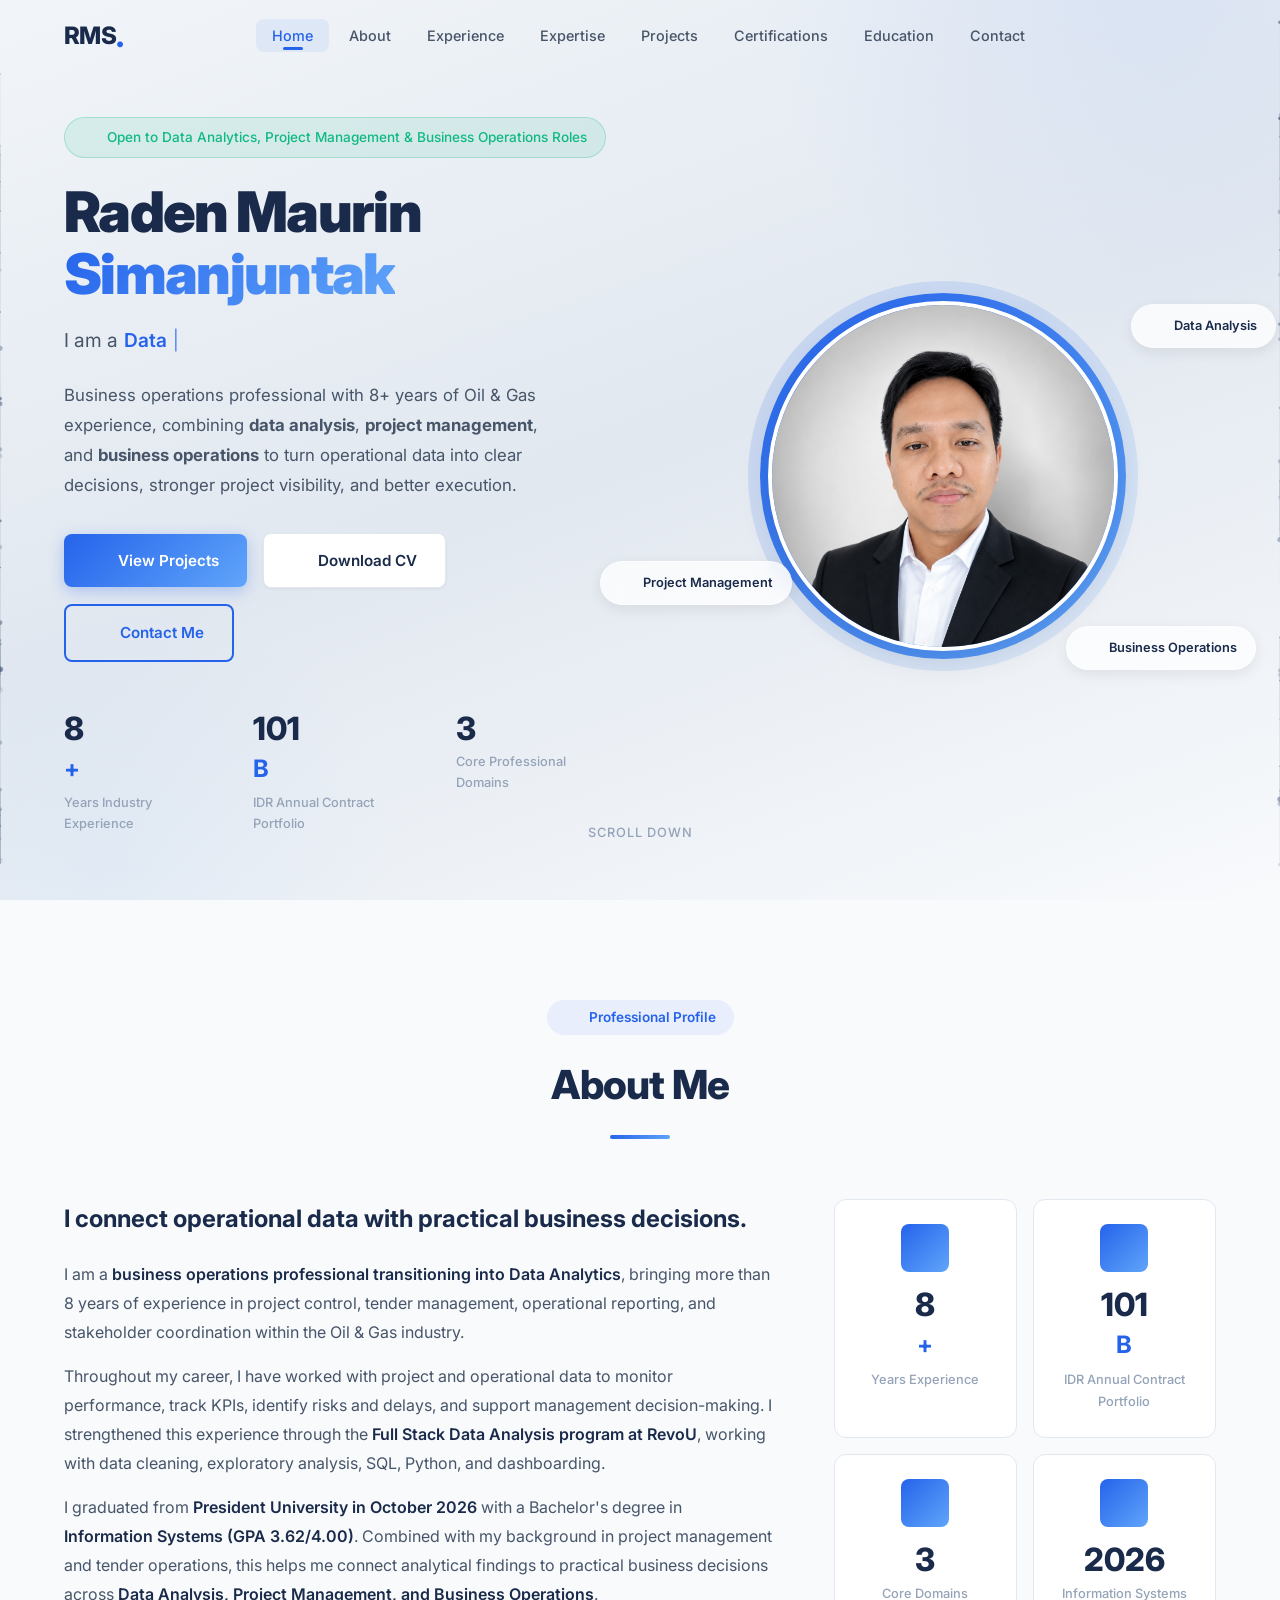
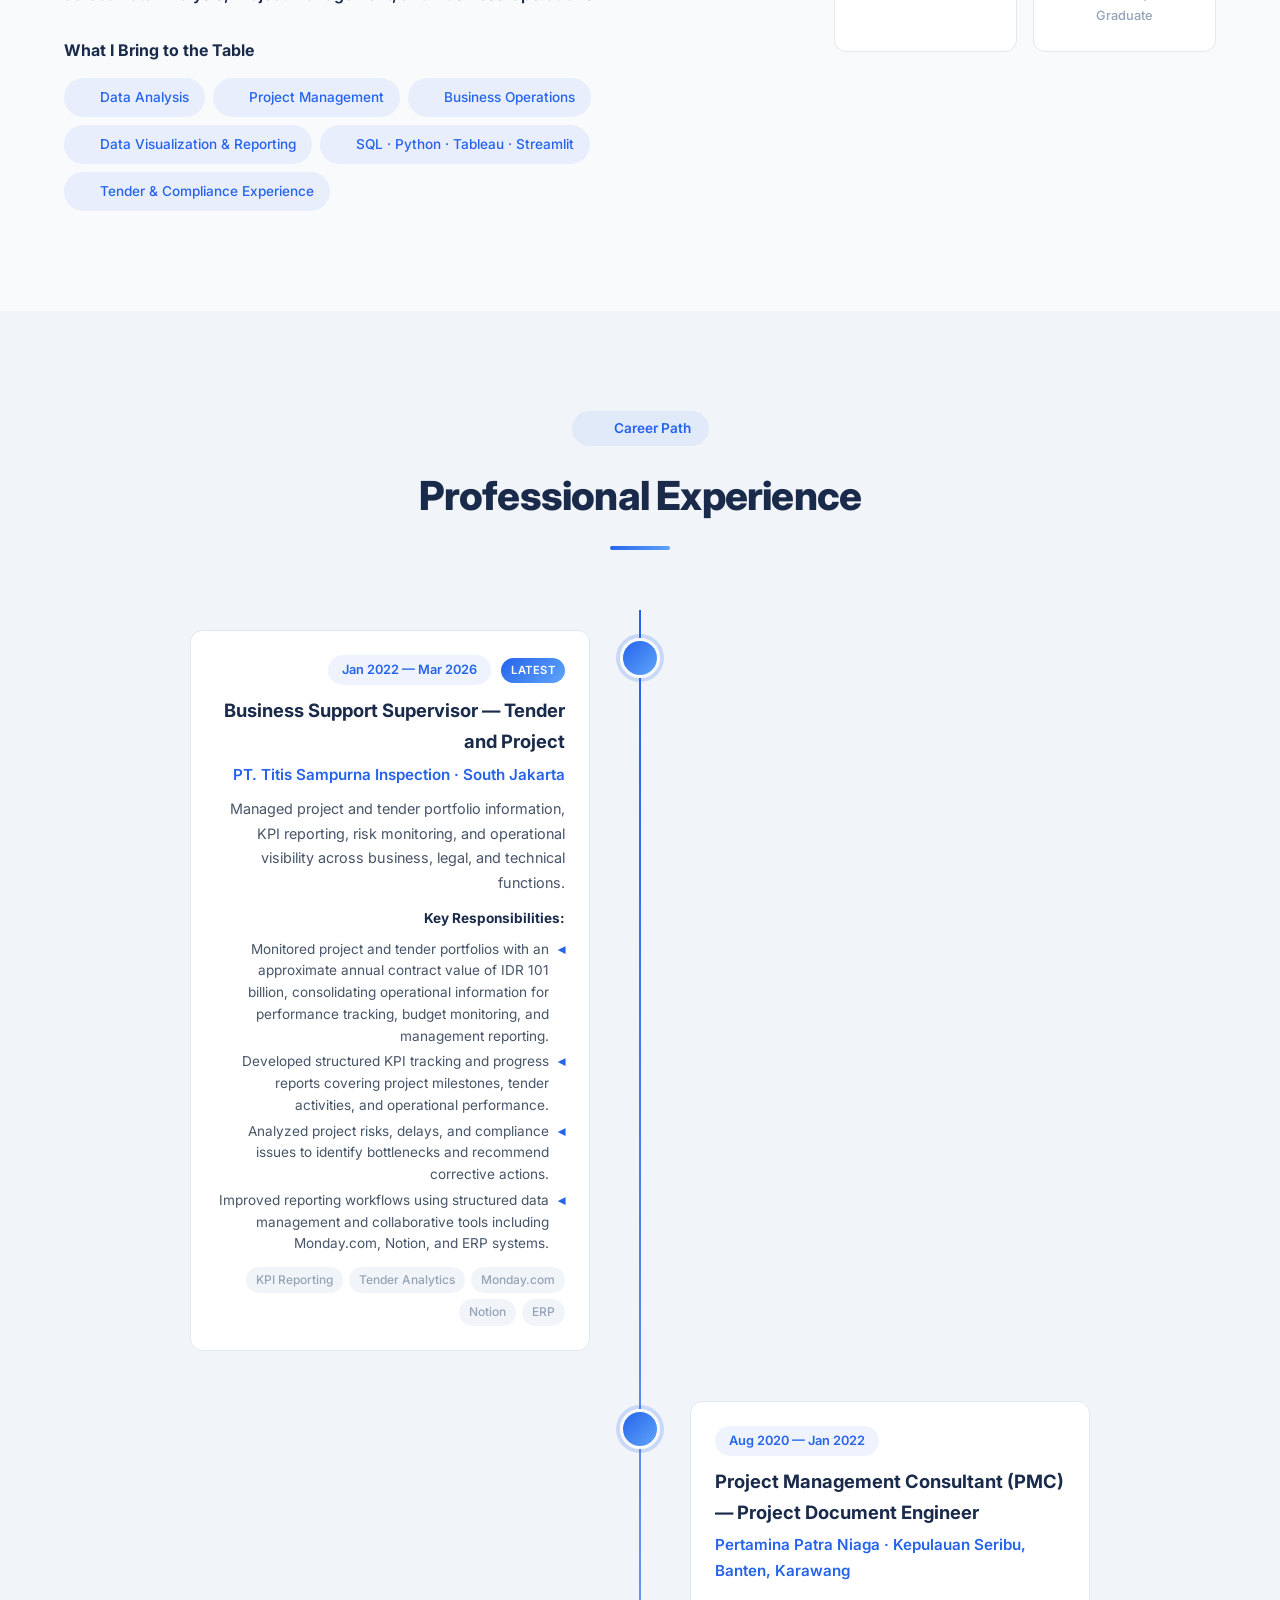
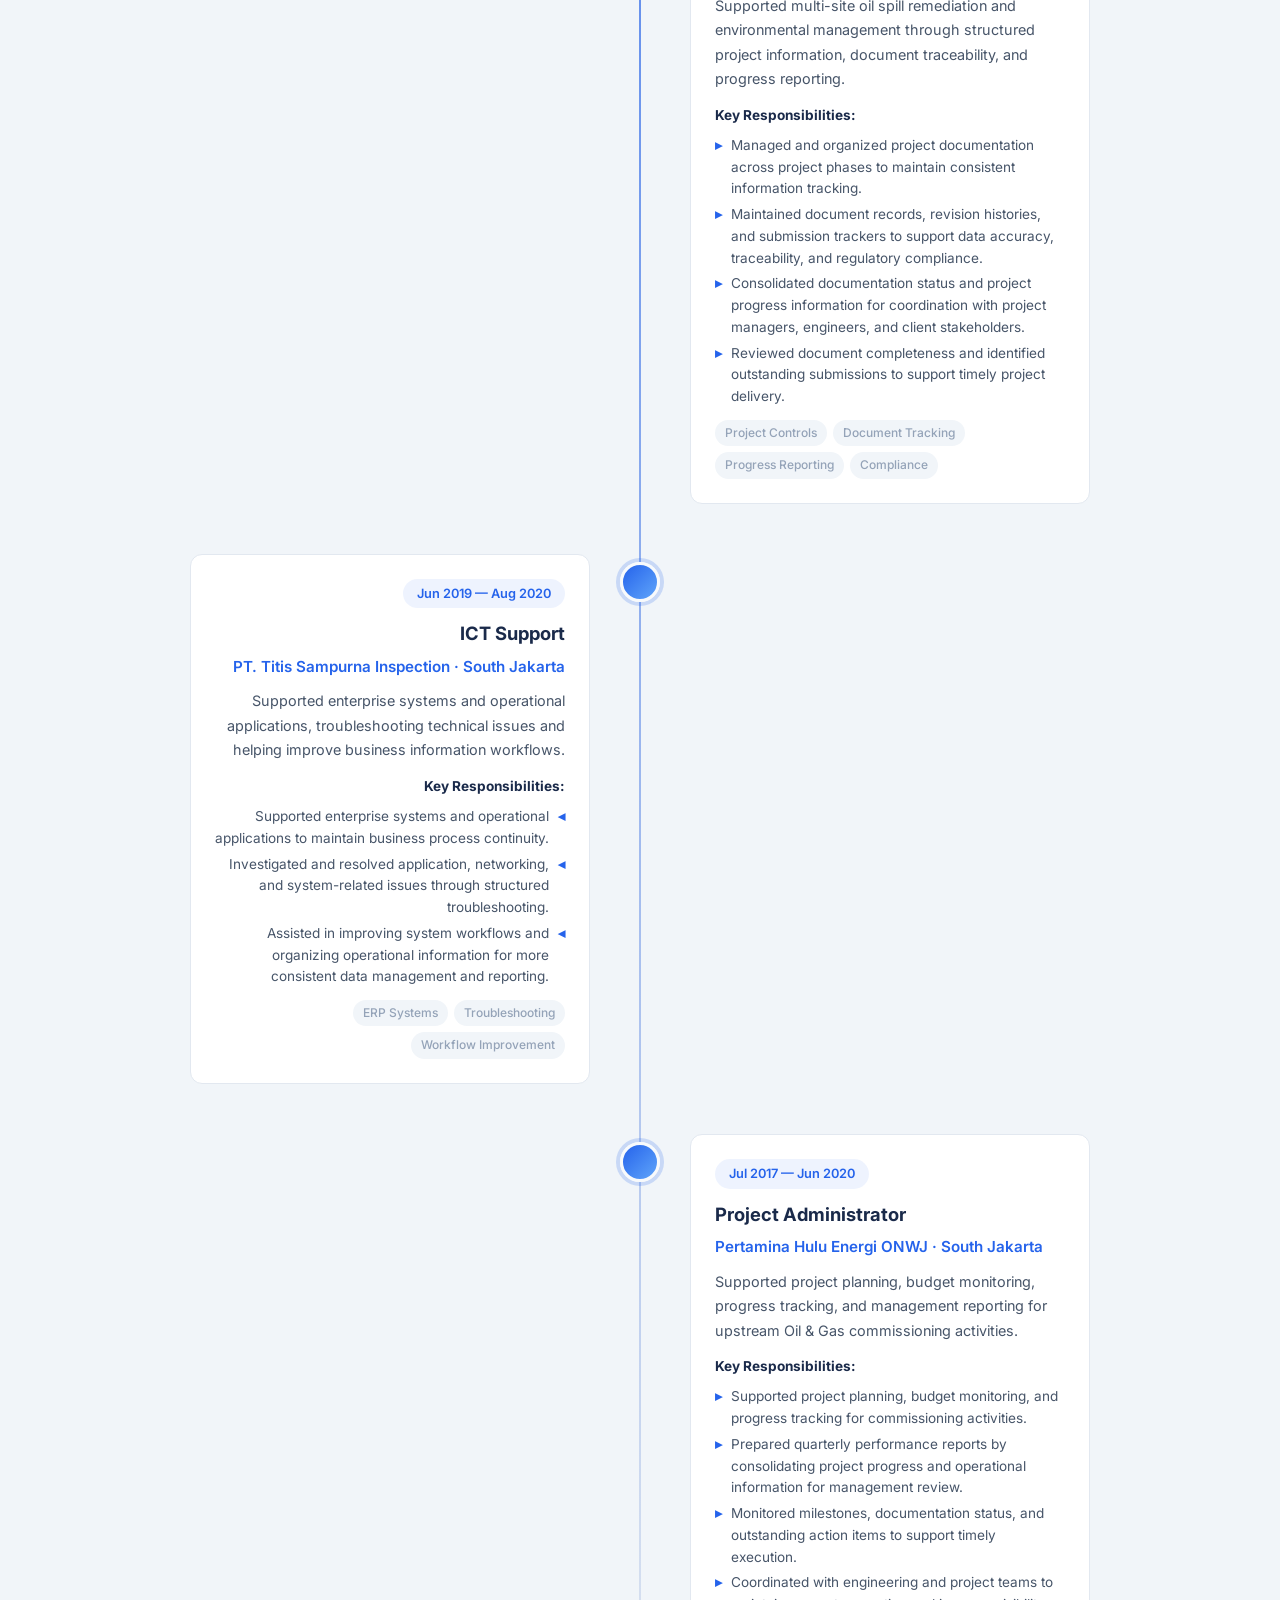
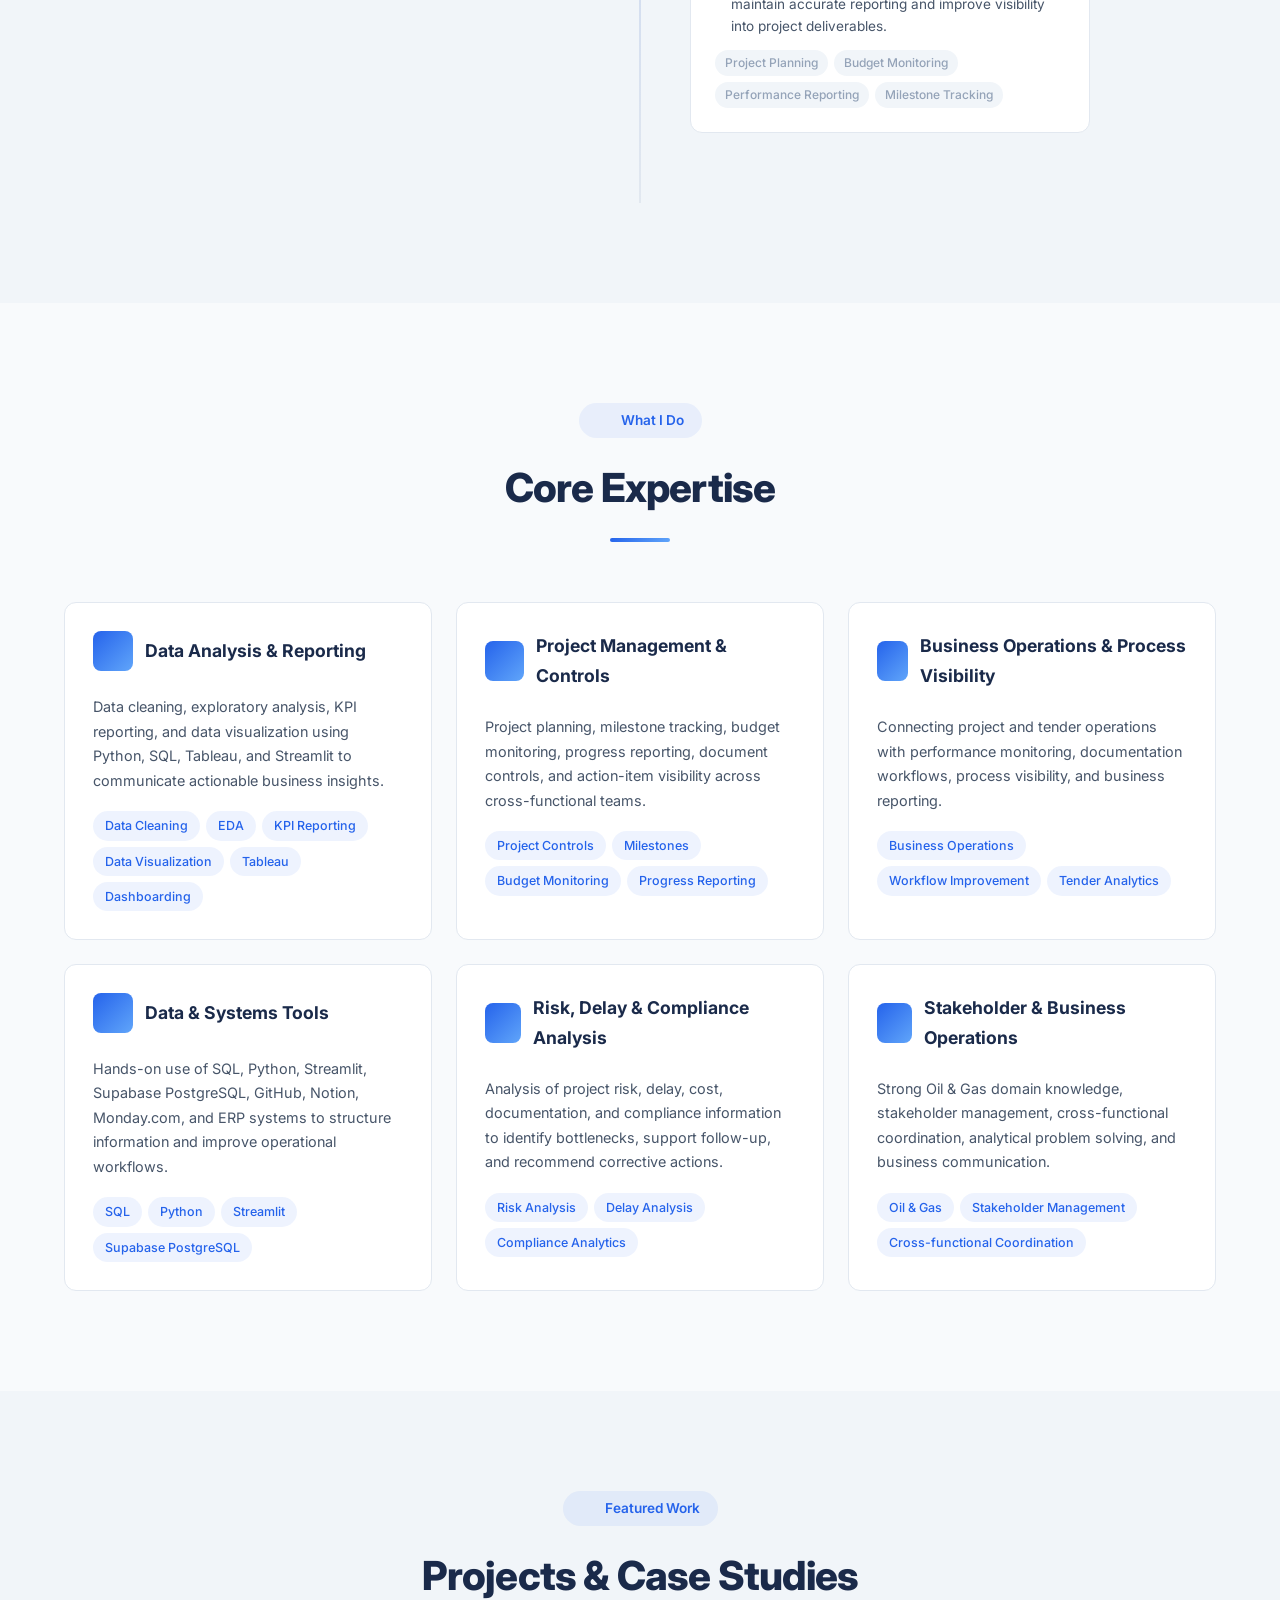
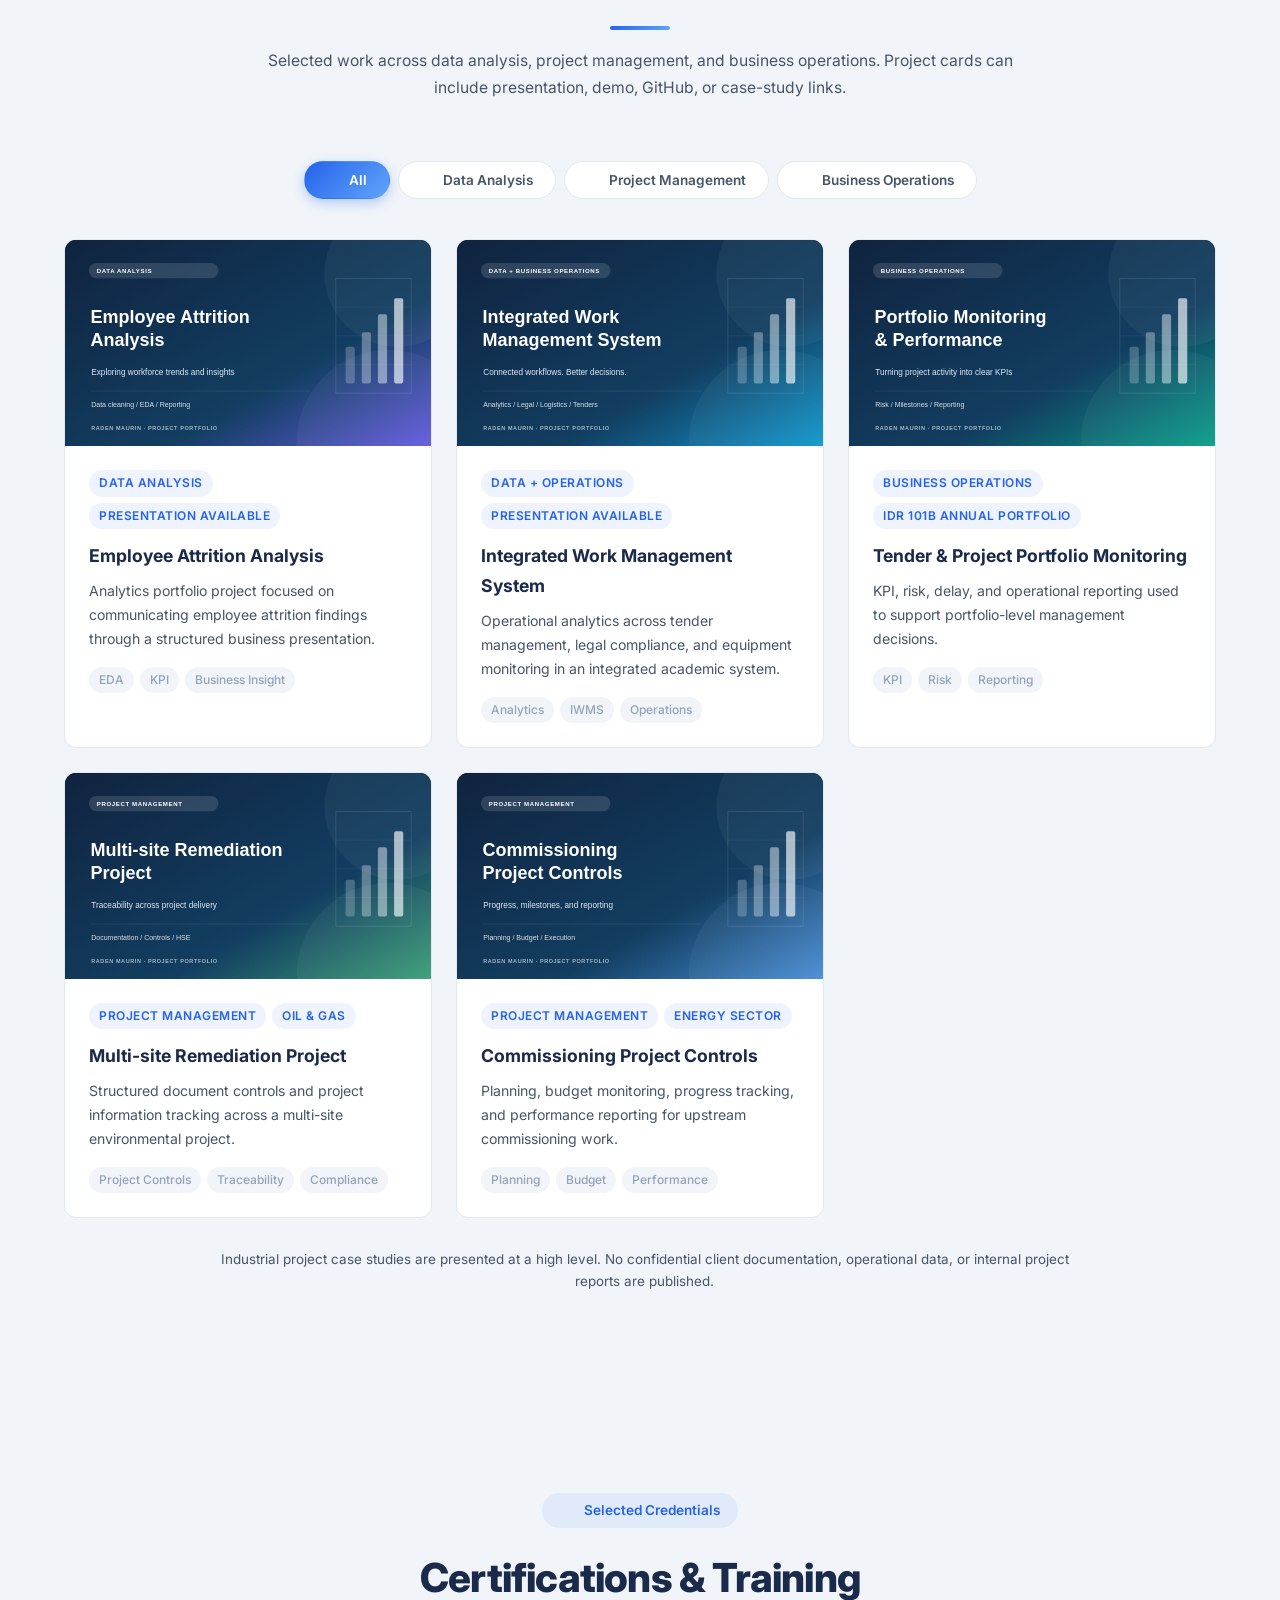
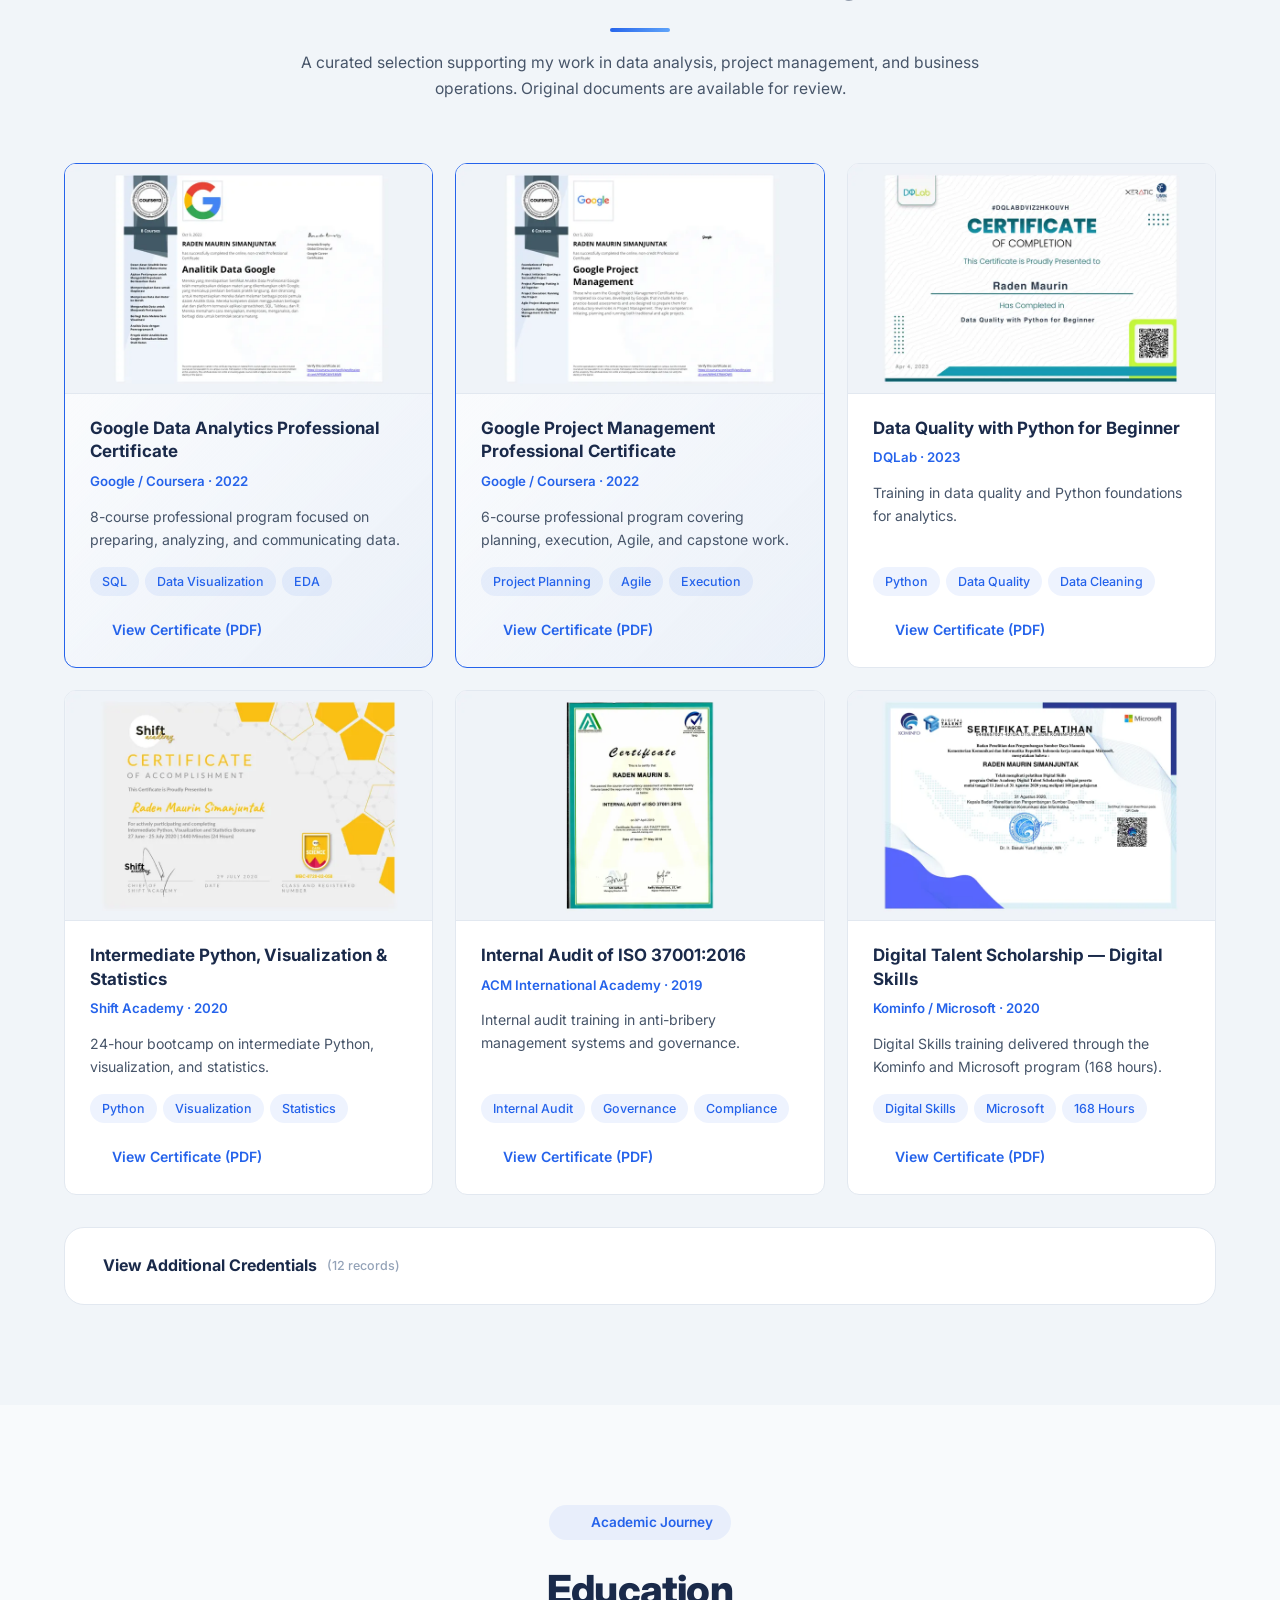
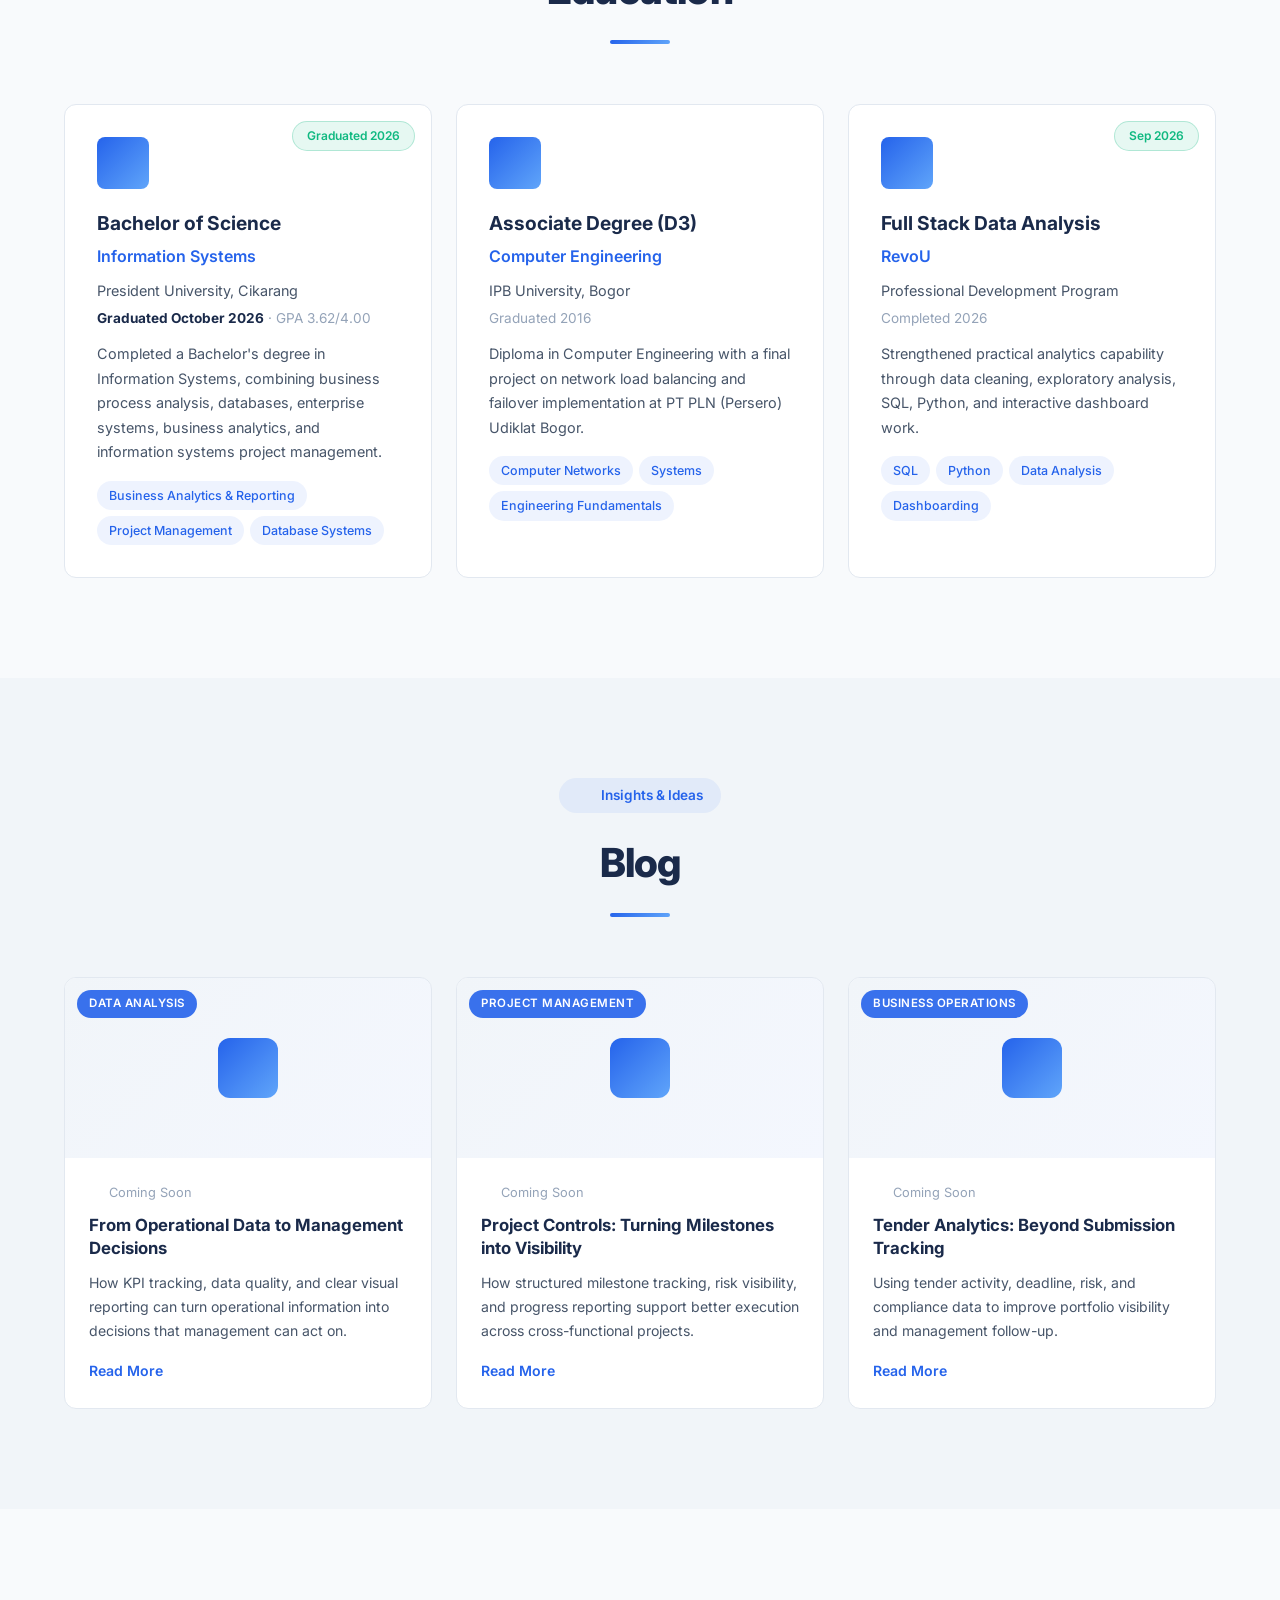
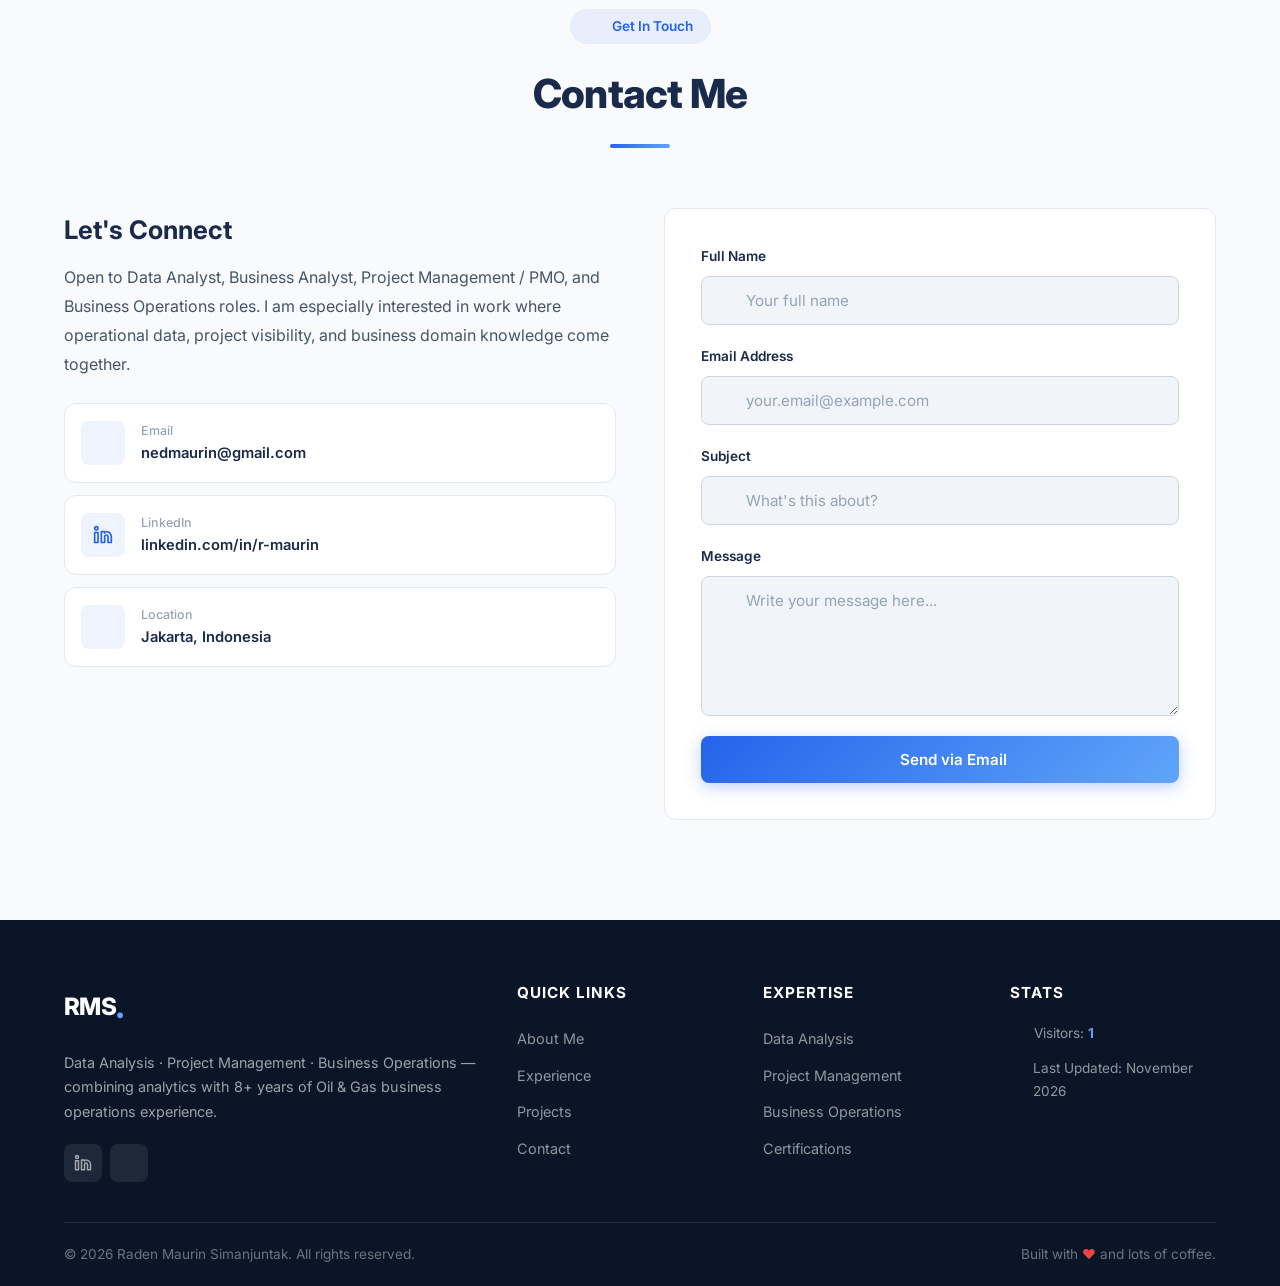
==== commit 61484891: "Update education background Update education background" ====
--- a/index.html
+++ b/index.html
@@ -3,7 +3,7 @@
 <head>
     <meta charset="UTF-8">
     <meta name="viewport" content="width=device-width, initial-scale=1.0">
-    <meta name="description" content="Raden Maurin Simanjuntak - Data Analysis, Project Management, and Business Operations professional with 8+ years of Oil & Gas business operations experience, combining analytics, project controls, and tender domain expertise.">
+    <meta name="description" content="Raden Maurin Simanjuntak — Information Systems graduate (President University, 2026; GPA 3.62/4.00) and business operations professional with 8+ years of experience in data analysis, project management, and operational reporting.">
     <meta name="keywords" content="Data Analyst Indonesia, Project Management, Project Control, Tender Management, Business Operations, SQL, Python, Streamlit, Supabase, Oil and Gas, KPI Dashboard, Tender Analytics">
     <meta name="author" content="Raden Maurin Simanjuntak">
     <meta name="robots" content="index, follow">
@@ -177,9 +177,10 @@
                         SQL, Python, and dashboarding.
                     </p>
                     <p>
-                        My background in project management and tender operations gives me strong domain context: I can move from
-                        <strong>raw operational information</strong> to an analytical finding, then connect that finding to a practical
-                        business action. This is the core positioning of my portfolio: <strong>Data Analysis + Project Management + Business Operations</strong>.
+                        I graduated from <strong>President University in October 2026</strong> with a Bachelor's degree in
+                        <strong>Information Systems (GPA 3.62/4.00)</strong>. Combined with my background in project management
+                        and tender operations, this helps me connect analytical findings to practical business decisions across
+                        <strong>Data Analysis, Project Management, and Business Operations</strong>.
                     </p>
                     <div class="about-interests">
                         <h4>What I Bring to the Table</h4>
@@ -197,7 +198,7 @@
                     <div class="stat-card"><div class="stat-card-icon"><i data-lucide="briefcase"></i></div><div class="stat-card-info"><span class="stat-number" data-target="8">0</span><span class="stat-suffix">+</span><span class="stat-card-label">Years Experience</span></div></div>
                     <div class="stat-card"><div class="stat-card-icon"><i data-lucide="banknote"></i></div><div class="stat-card-info"><span class="stat-number" data-target="101">0</span><span class="stat-suffix">B</span><span class="stat-card-label">IDR Annual Contract Portfolio</span></div></div>
                     <div class="stat-card"><div class="stat-card-icon"><i data-lucide="layers-3"></i></div><div class="stat-card-info"><span class="stat-number" data-target="3">0</span><span class="stat-suffix"></span><span class="stat-card-label">Core Domains</span></div></div>
-                    <div class="stat-card"><div class="stat-card-icon"><i data-lucide="graduation-cap"></i></div><div class="stat-card-info"><span class="stat-number" data-target="2026">0</span><span class="stat-suffix"></span><span class="stat-card-label">RevoU Data Analysis</span></div></div>
+                    <div class="stat-card"><div class="stat-card-icon"><i data-lucide="graduation-cap"></i></div><div class="stat-card-info"><span class="stat-number" data-target="2026">0</span><span class="stat-suffix"></span><span class="stat-card-label">Information Systems Graduate</span></div></div>
                 </div>
             </div>
         </div>
@@ -326,15 +327,19 @@
                     <div class="project-card-image"><img src="assets/projects/tender-portfolio.svg" alt="Tender and Project Portfolio Monitoring project cover"><div class="project-overlay"><button class="project-details-btn"><i data-lucide="eye"></i> View Details</button></div></div>
                     <div class="project-card-content"><div class="project-card-tags"><span class="project-tag">Business Operations</span><span class="project-tag">IDR 101B Annual Portfolio</span></div><h3 class="project-card-title">Tender &amp; Project Portfolio Monitoring</h3><p class="project-card-desc">KPI, risk, delay, and operational reporting used to support portfolio-level management decisions.</p><div class="project-card-tech"><span>KPI</span><span>Risk</span><span>Reporting</span></div></div>
                 </div>
-                <div class="project-card scroll-animate" data-category="project-management" data-image="assets/projects/remediation.svg" data-presentation="" data-demo="" data-github="" data-certificate="assets/certificates/03-project-completion-ppn.pdf" data-title="Multi-site Remediation Project — Documentation &amp; Control" data-description="Project documentation and information control for multi-site oil spill remediation and environmental management activities across Kepulauan Seribu, Banten, and Karawang." data-tech="Document Tracking, Revision History, Submission Tracking, Project Reporting, Regulatory Compliance" data-challenge="Maintain accurate and traceable project information across multiple sites, project phases, engineering teams, and client stakeholders." data-solution="Maintained structured records, revision histories, submission trackers, documentation status, and progress information to support timely follow-up." data-result="Improved traceability, information consistency, and project coordination while supporting regulatory and client compliance requirements.">
+                <div class="project-card scroll-animate" data-category="project-management" data-image="assets/projects/remediation.svg" data-presentation="" data-demo="" data-github="" data-title="Multi-site Remediation Project — Documentation &amp; Control" data-description="High-level case study of project documentation and information control for a multi-site environmental remediation assignment in the energy sector. Project details are generalized to protect client information." data-tech="Document Tracking, Revision History, Submission Tracking, Project Reporting, Regulatory Compliance" data-challenge="Maintain accurate and traceable project information across multiple sites, project phases, engineering teams, and client stakeholders." data-solution="Maintained structured records, revision histories, submission trackers, documentation status, and progress information to support timely follow-up." data-result="Improved traceability, information consistency, and project coordination while supporting regulatory and client compliance requirements.">
                     <div class="project-card-image"><img src="assets/projects/remediation.svg" alt="Remediation Project project cover"><div class="project-overlay"><button class="project-details-btn"><i data-lucide="eye"></i> View Details</button></div></div>
                     <div class="project-card-content"><div class="project-card-tags"><span class="project-tag">Project Management</span><span class="project-tag">Oil &amp; Gas</span></div><h3 class="project-card-title">Multi-site Remediation Project</h3><p class="project-card-desc">Structured document controls and project information tracking across a multi-site environmental project.</p><div class="project-card-tech"><span>Project Controls</span><span>Traceability</span><span>Compliance</span></div></div>
                 </div>
-                <div class="project-card scroll-animate" data-category="project-management data-analysis" data-image="assets/projects/commissioning.svg" data-presentation="" data-demo="" data-github="" data-title="Commissioning Project Controls — PHE ONWJ" data-description="Project planning, budget monitoring, progress tracking, and quarterly performance reporting for upstream Oil &amp; Gas commissioning activities." data-tech="Project Planning, Budget Monitoring, Milestone Tracking, Quarterly Performance Reporting, Action-item Monitoring" data-challenge="Keep project progress, budget status, documentation, and outstanding action items visible to management and engineering teams." data-solution="Consolidated operational and project information into structured performance reporting and milestone tracking for management review." data-result="Supported timely project execution by improving visibility into progress, deliverables, and outstanding actions.">
+                <div class="project-card scroll-animate" data-category="project-management data-analysis" data-image="assets/projects/commissioning.svg" data-presentation="" data-demo="" data-github="" data-title="Commissioning Project Controls — Energy Sector" data-description="Project planning, budget monitoring, progress tracking, and quarterly performance reporting for upstream Oil &amp; Gas commissioning activities." data-tech="Project Planning, Budget Monitoring, Milestone Tracking, Quarterly Performance Reporting, Action-item Monitoring" data-challenge="Keep project progress, budget status, documentation, and outstanding action items visible to management and engineering teams." data-solution="Consolidated operational and project information into structured performance reporting and milestone tracking for management review." data-result="Supported timely project execution by improving visibility into progress, deliverables, and outstanding actions.">
                     <div class="project-card-image"><img src="assets/projects/commissioning.svg" alt="Commissioning Project Controls project cover"><div class="project-overlay"><button class="project-details-btn"><i data-lucide="eye"></i> View Details</button></div></div>
-                    <div class="project-card-content"><div class="project-card-tags"><span class="project-tag">Project Management</span><span class="project-tag">PHE ONWJ</span></div><h3 class="project-card-title">Commissioning Project Controls</h3><p class="project-card-desc">Planning, budget monitoring, progress tracking, and performance reporting for upstream commissioning work.</p><div class="project-card-tech"><span>Planning</span><span>Budget</span><span>Performance</span></div></div>
-                </div>
-            </div>
+                    <div class="project-card-content"><div class="project-card-tags"><span class="project-tag">Project Management</span><span class="project-tag">Energy Sector</span></div><h3 class="project-card-title">Commissioning Project Controls</h3><p class="project-card-desc">Planning, budget monitoring, progress tracking, and performance reporting for upstream commissioning work.</p><div class="project-card-tech"><span>Planning</span><span>Budget</span><span>Performance</span></div></div>
+                </div>
+            </div>
+            <p class="project-privacy-note"><i data-lucide="shield-check" aria-hidden="true"></i>
+                Industrial project case studies are presented at a high level. No confidential client documentation,
+                operational data, or internal project reports are published.
+            </p>
         </div>
     </section>
 
@@ -466,20 +471,19 @@
                     <div class="education-card-icon">
                         <i data-lucide="school"></i>
                     </div>
-                    <div class="education-card-badge ongoing">Expected Dec 2026</div>
+                    <div class="education-card-badge completed">Graduated 2026</div>
                     <h3 class="education-degree">Bachelor of Science</h3>
-                    <h4 class="education-field">Information System</h4>
+                    <h4 class="education-field">Information Systems</h4>
                     <p class="education-institution">President University, Cikarang</p>
-                    <p class="education-year">In Progress</p>
+                    <p class="education-year"><strong>Graduated October 2026</strong> · GPA 3.62/4.00</p>
                     <p class="education-desc">
-                        Extension program strengthening the systems side of project work —
-                        business process analysis, databases, and enterprise systems that
-                        complement hands-on PMO and project control experience.
+                        Completed a Bachelor's degree in Information Systems, combining business process analysis,
+                        databases, enterprise systems, business analytics, and information systems project management.
                     </p>
                     <div class="education-highlights">
-                        <span class="highlight-tag">Business Process Analysis</span>
-                        <span class="highlight-tag">Enterprise Systems</span>
-                        <span class="highlight-tag">Database</span>
+                        <span class="highlight-tag">Business Analytics &amp; Reporting</span>
+                        <span class="highlight-tag">Project Management</span>
+                        <span class="highlight-tag">Database Systems</span>
                     </div>
                 </div>
 
@@ -712,7 +716,7 @@
                         </div>
                         <div class="footer-stat-item">
                             <i data-lucide="calendar"></i>
-                            <span>Last Updated: 2026</span>
+                            <span>Last Updated: November 2026</span>
                         </div>
                     </div>
                 </div>
--- a/style.css
+++ b/style.css
@@ -1307,6 +1307,29 @@
   color: var(--success);
   border: 1px solid rgba(16, 185, 129, 0.25);
 }
+
+/* Completed graduation credential */
+.education-card-badge.completed {
+  background: rgba(16, 185, 129, 0.10);
+  color: var(--success);
+  border: 1px solid rgba(16, 185, 129, 0.25);
+}
+.education-year strong { color: var(--text); font-weight: 700; }
+
+/* Public project stories deliberately exclude confidential client source material. */
+.project-privacy-note {
+  display: flex;
+  gap: 9px;
+  align-items: flex-start;
+  max-width: 860px;
+  margin: 30px auto 0;
+  color: var(--text-secondary);
+  font-size: .84rem;
+  line-height: 1.65;
+  text-align: center;
+  justify-content: center;
+}
+.project-privacy-note svg { flex: 0 0 16px; width: 16px; height: 16px; color: var(--accent); margin-top: 4px; }
 
 .education-degree {
   font-size: 1.2rem;
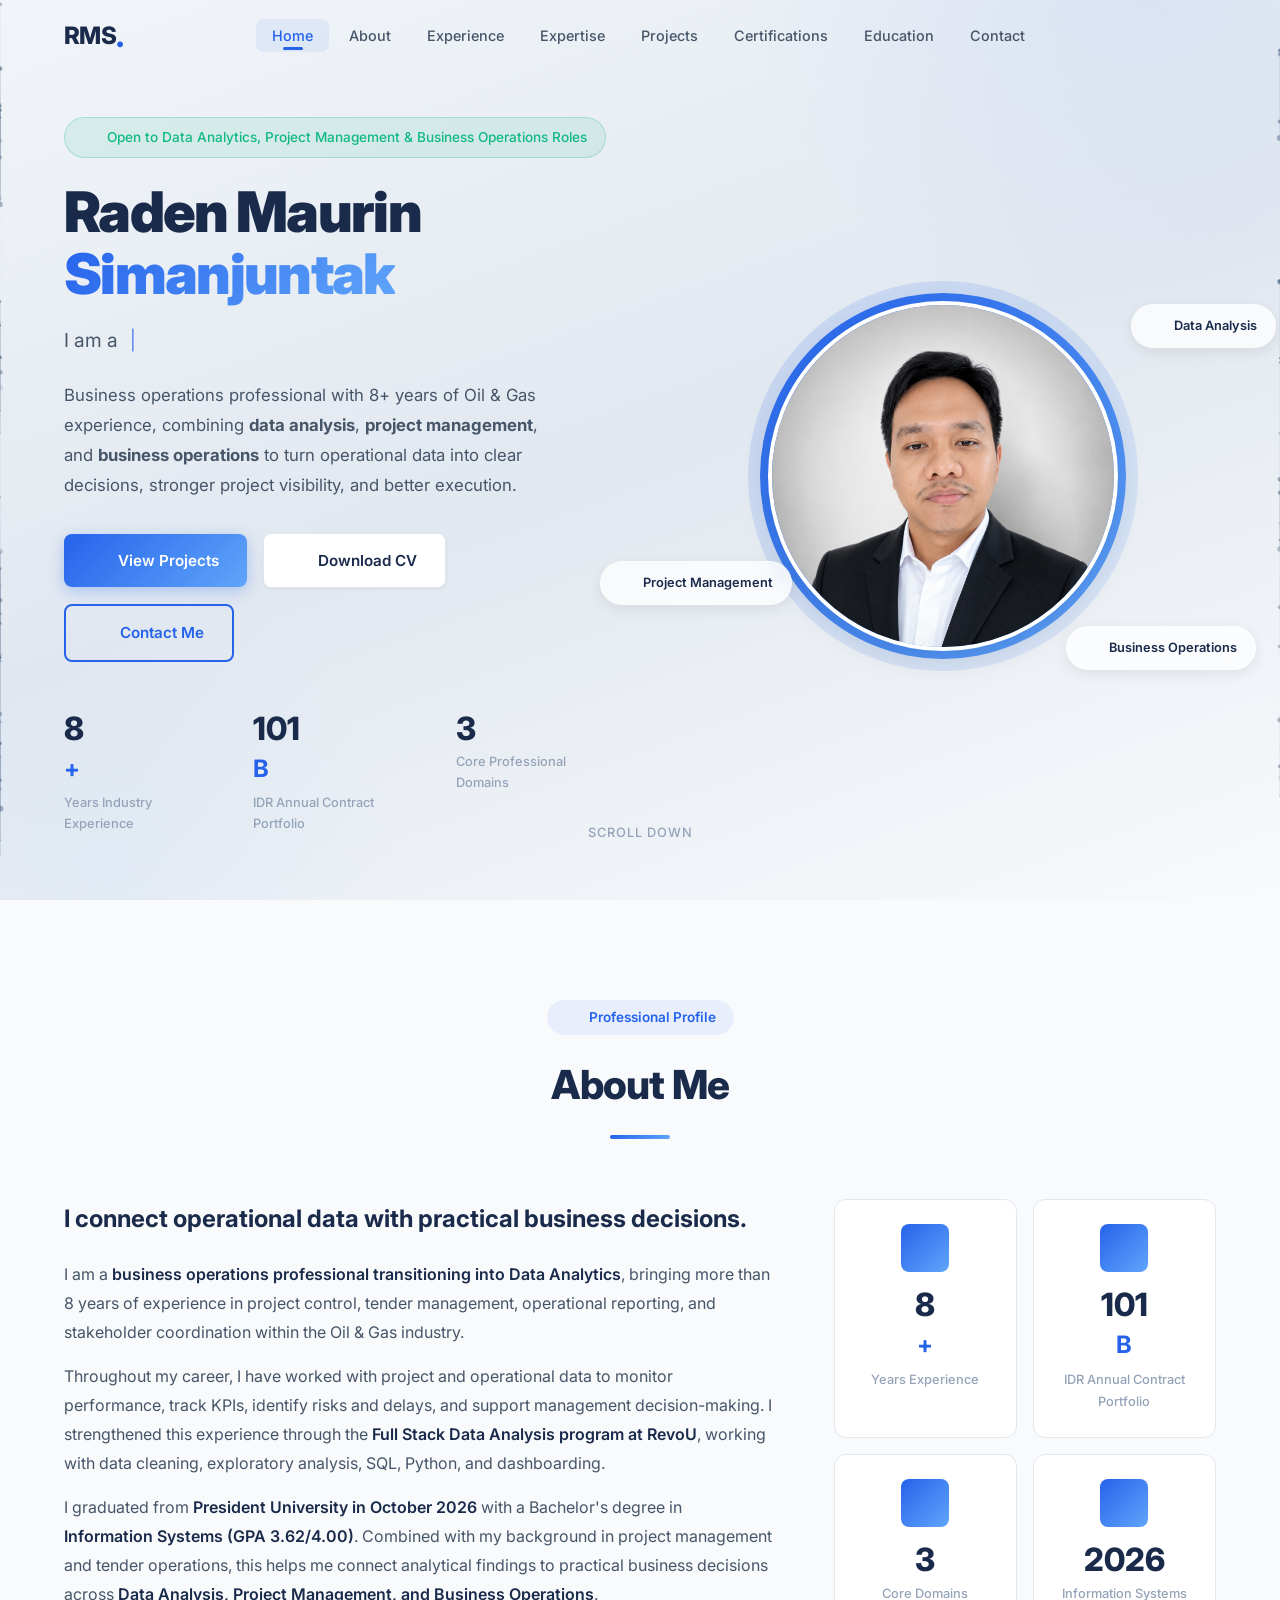
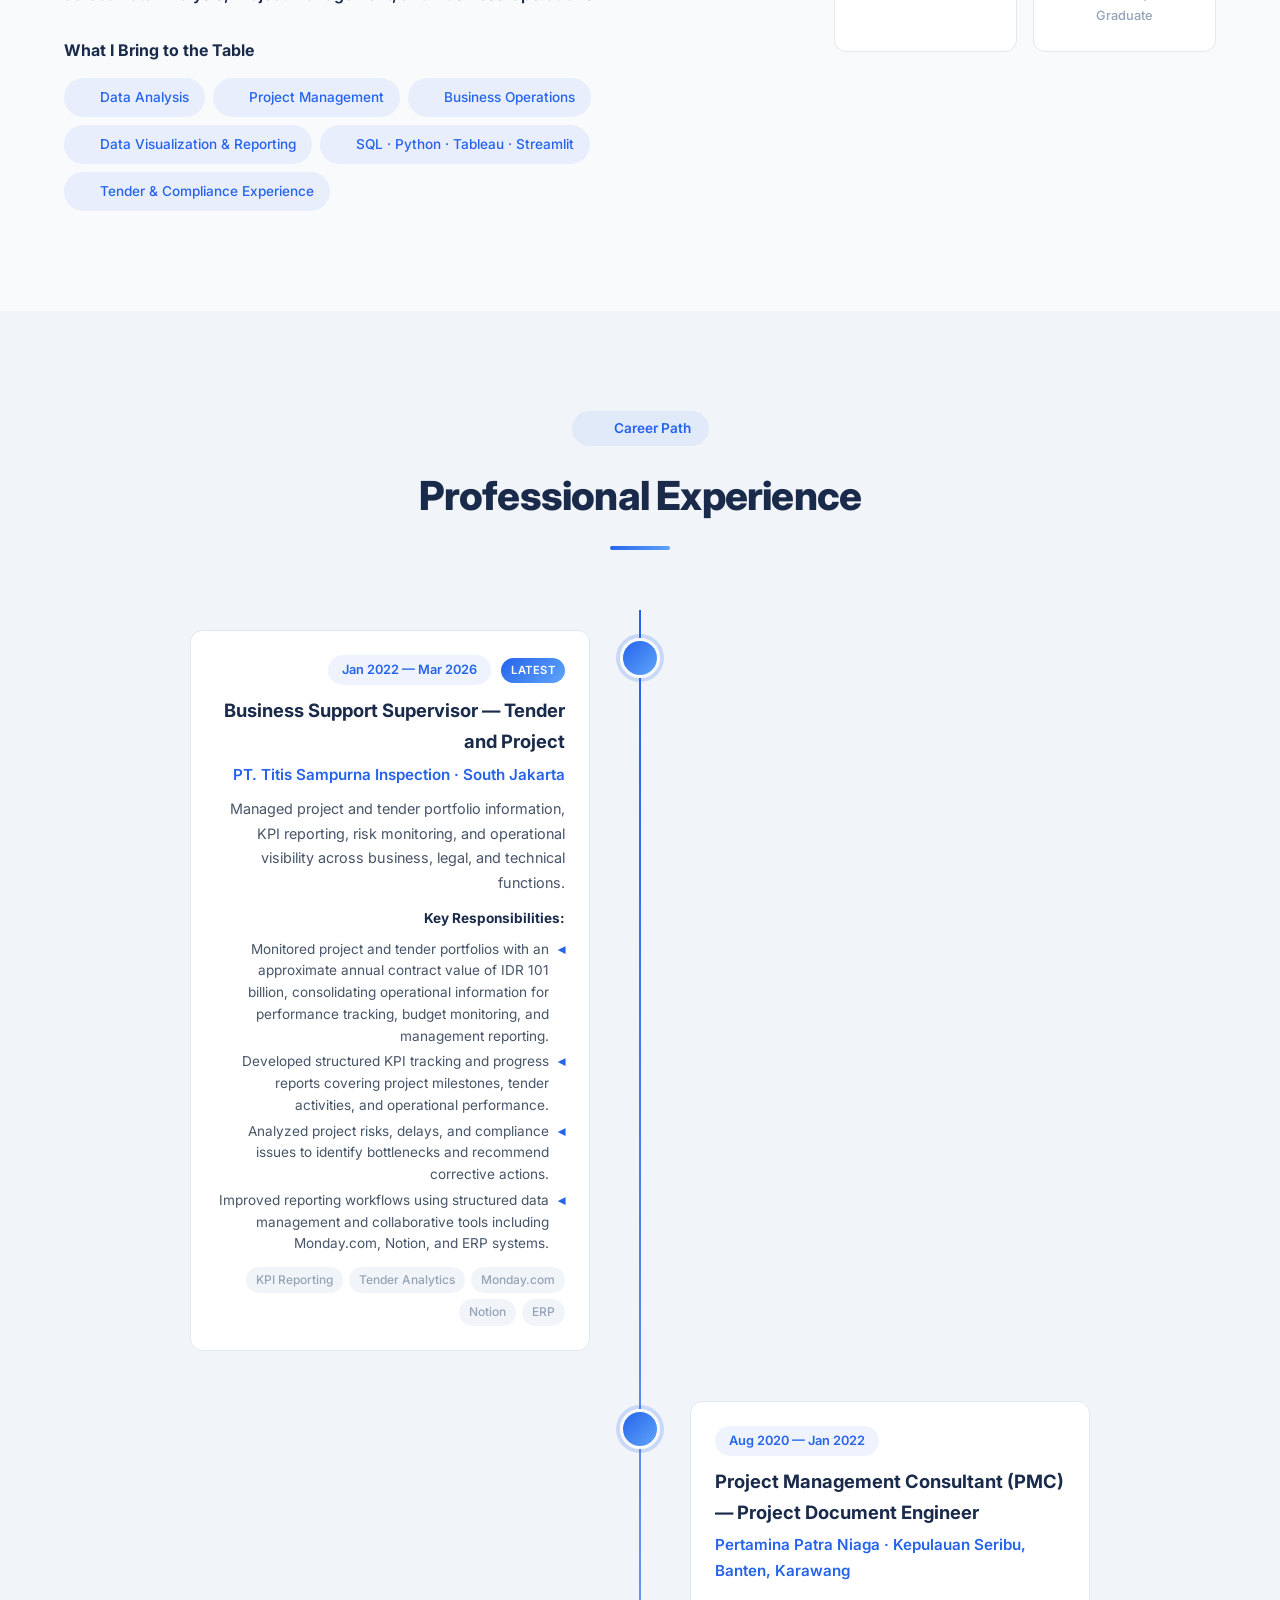
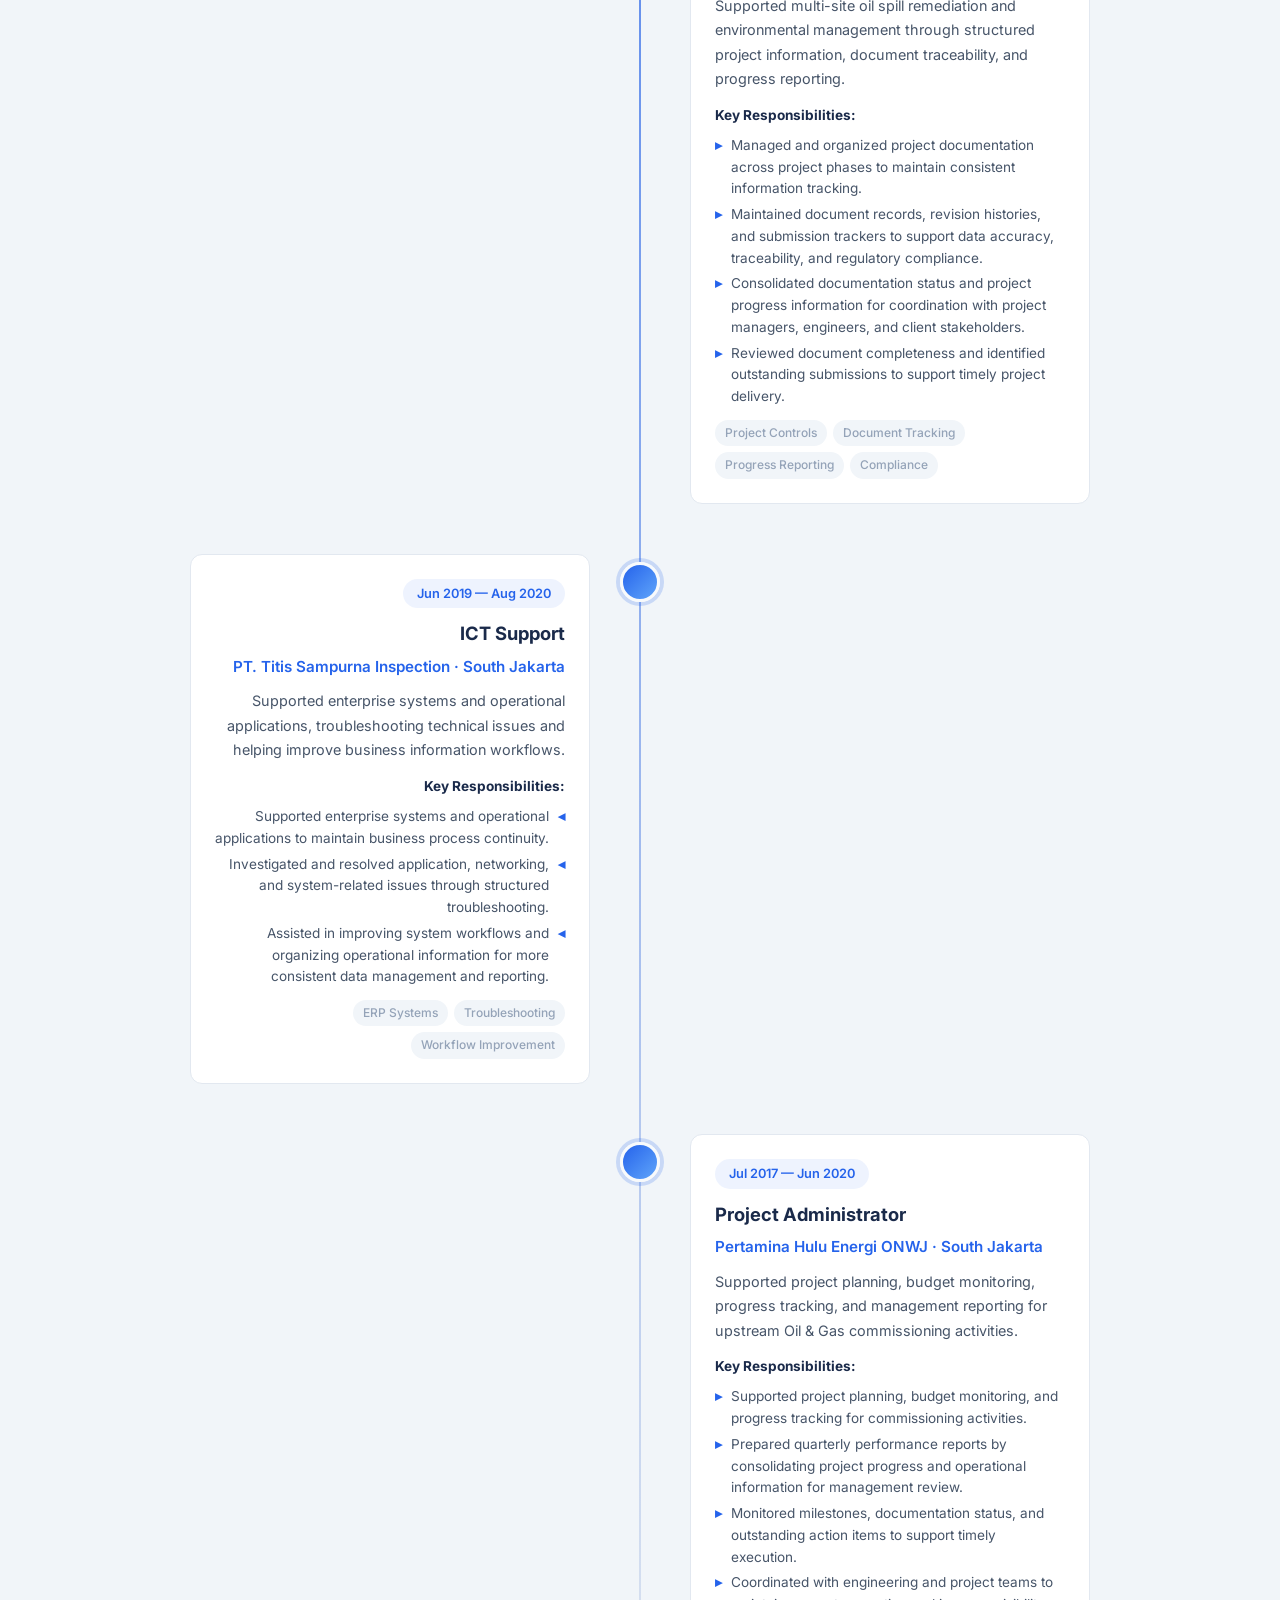
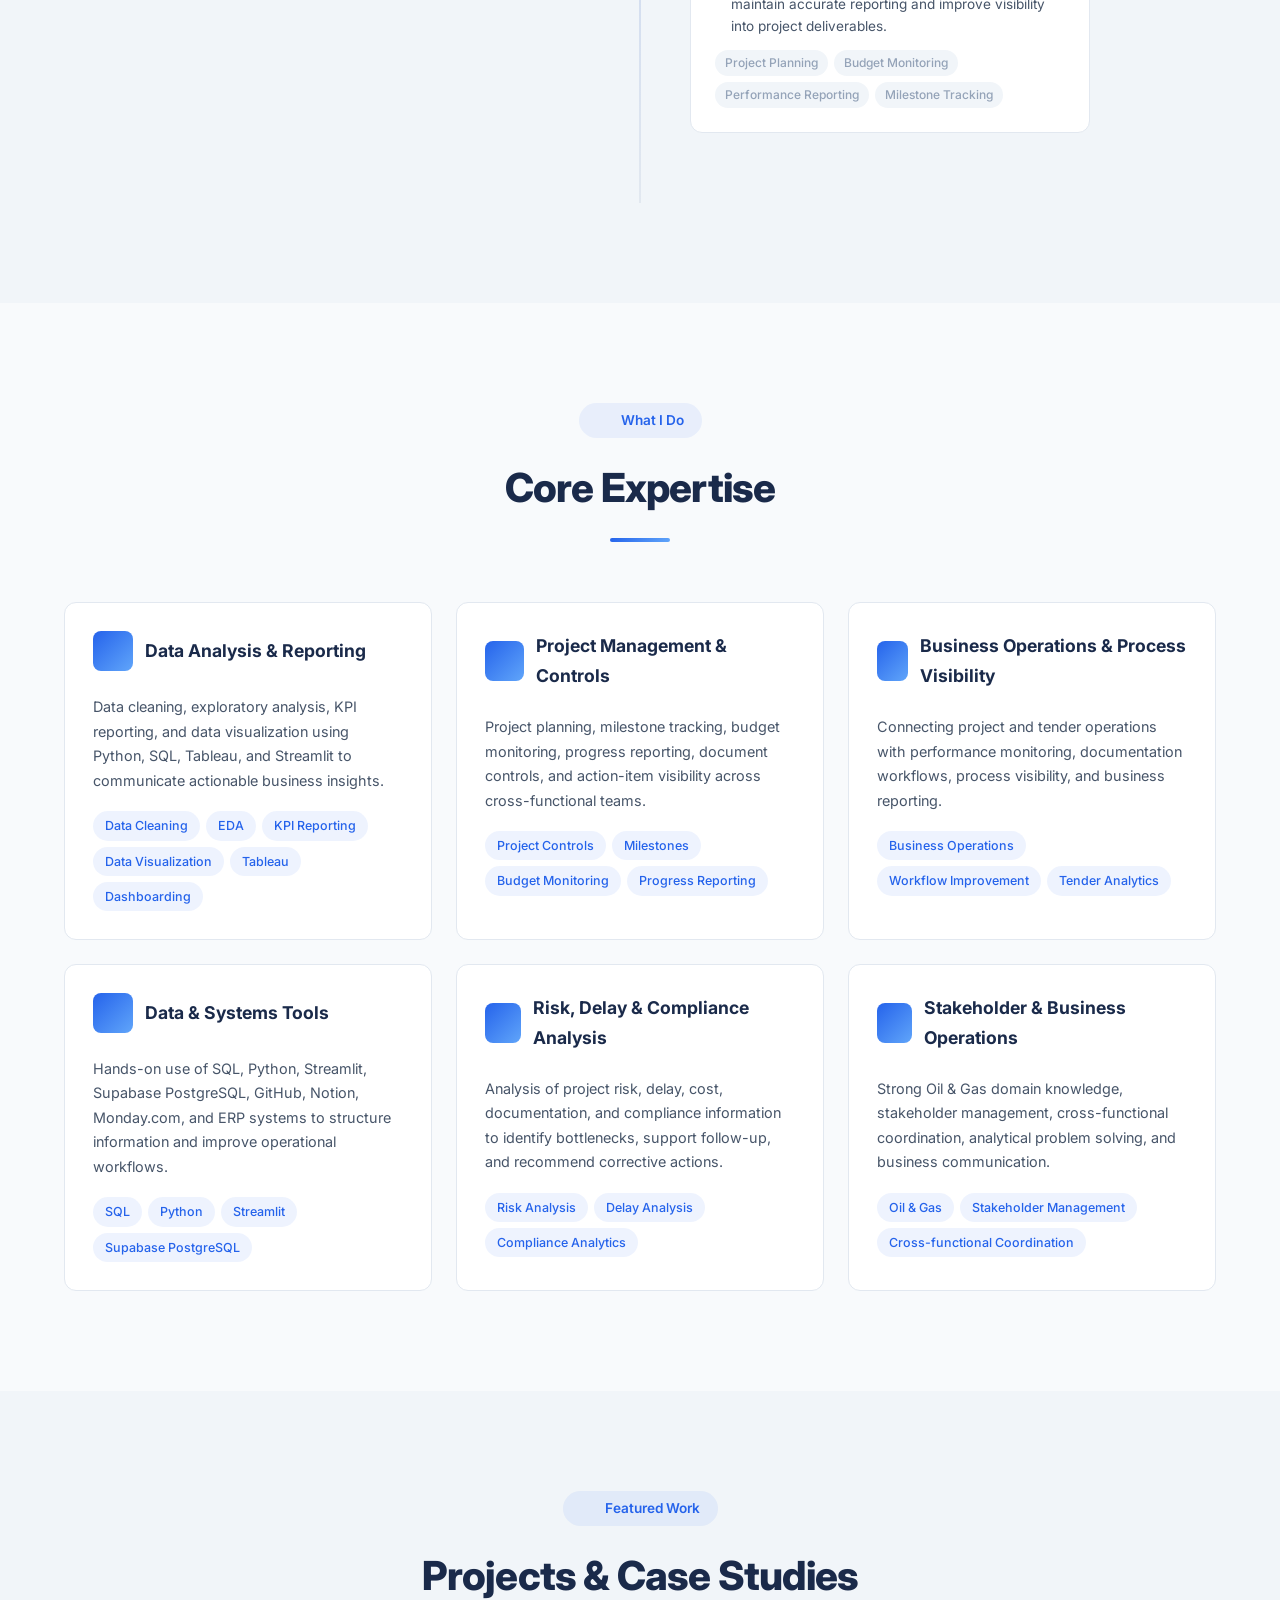
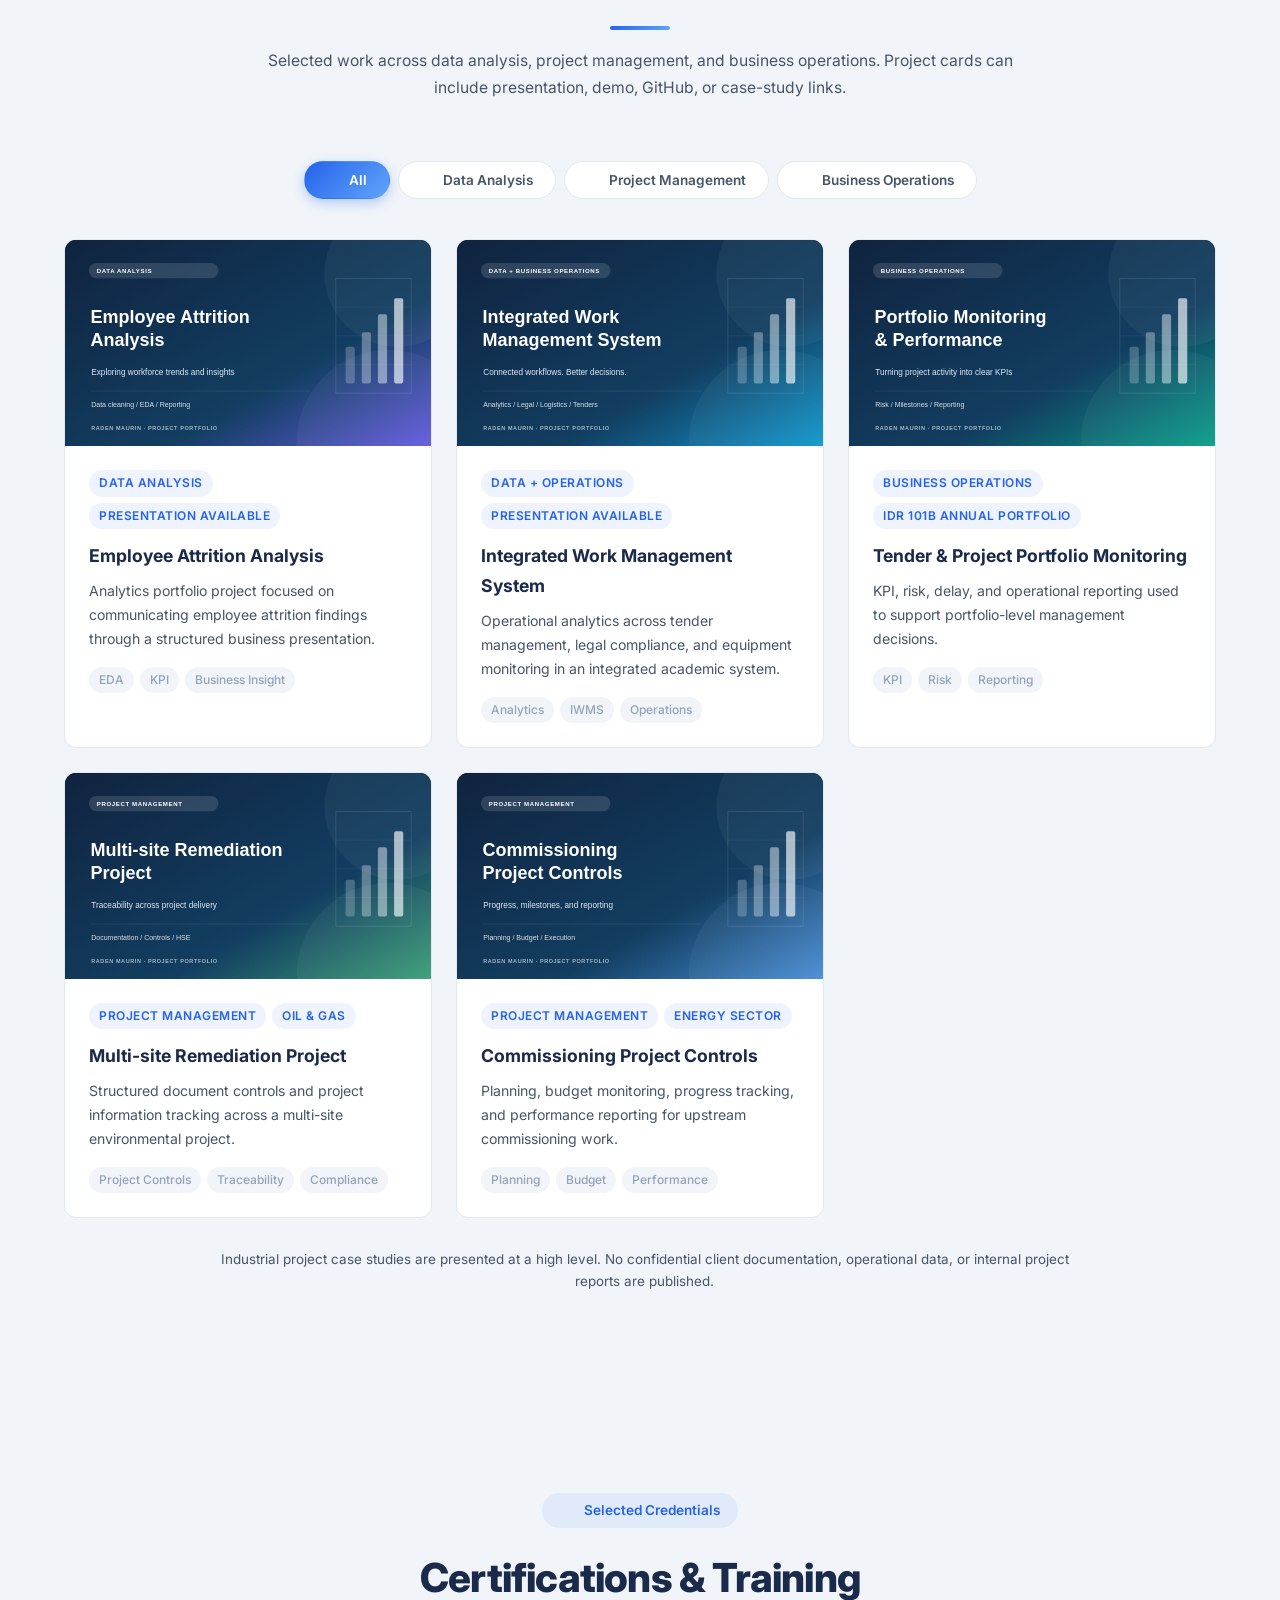
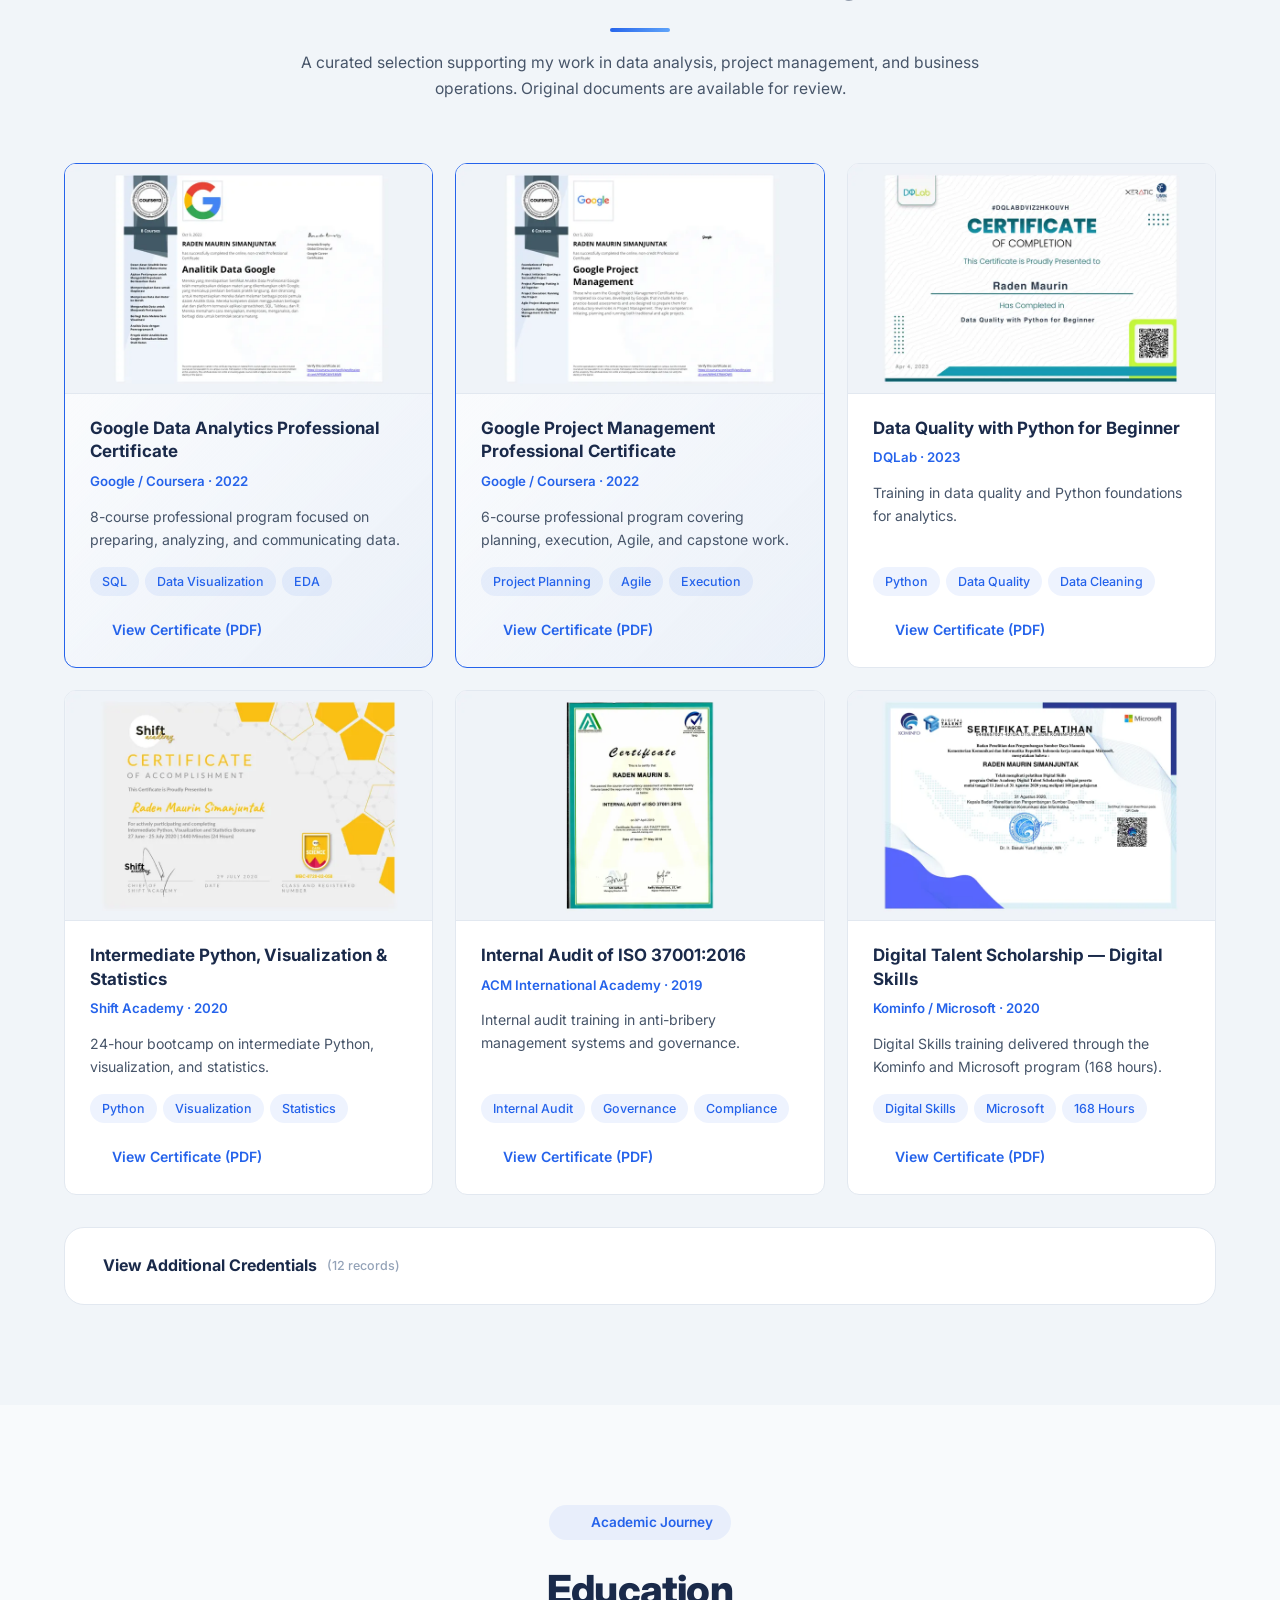
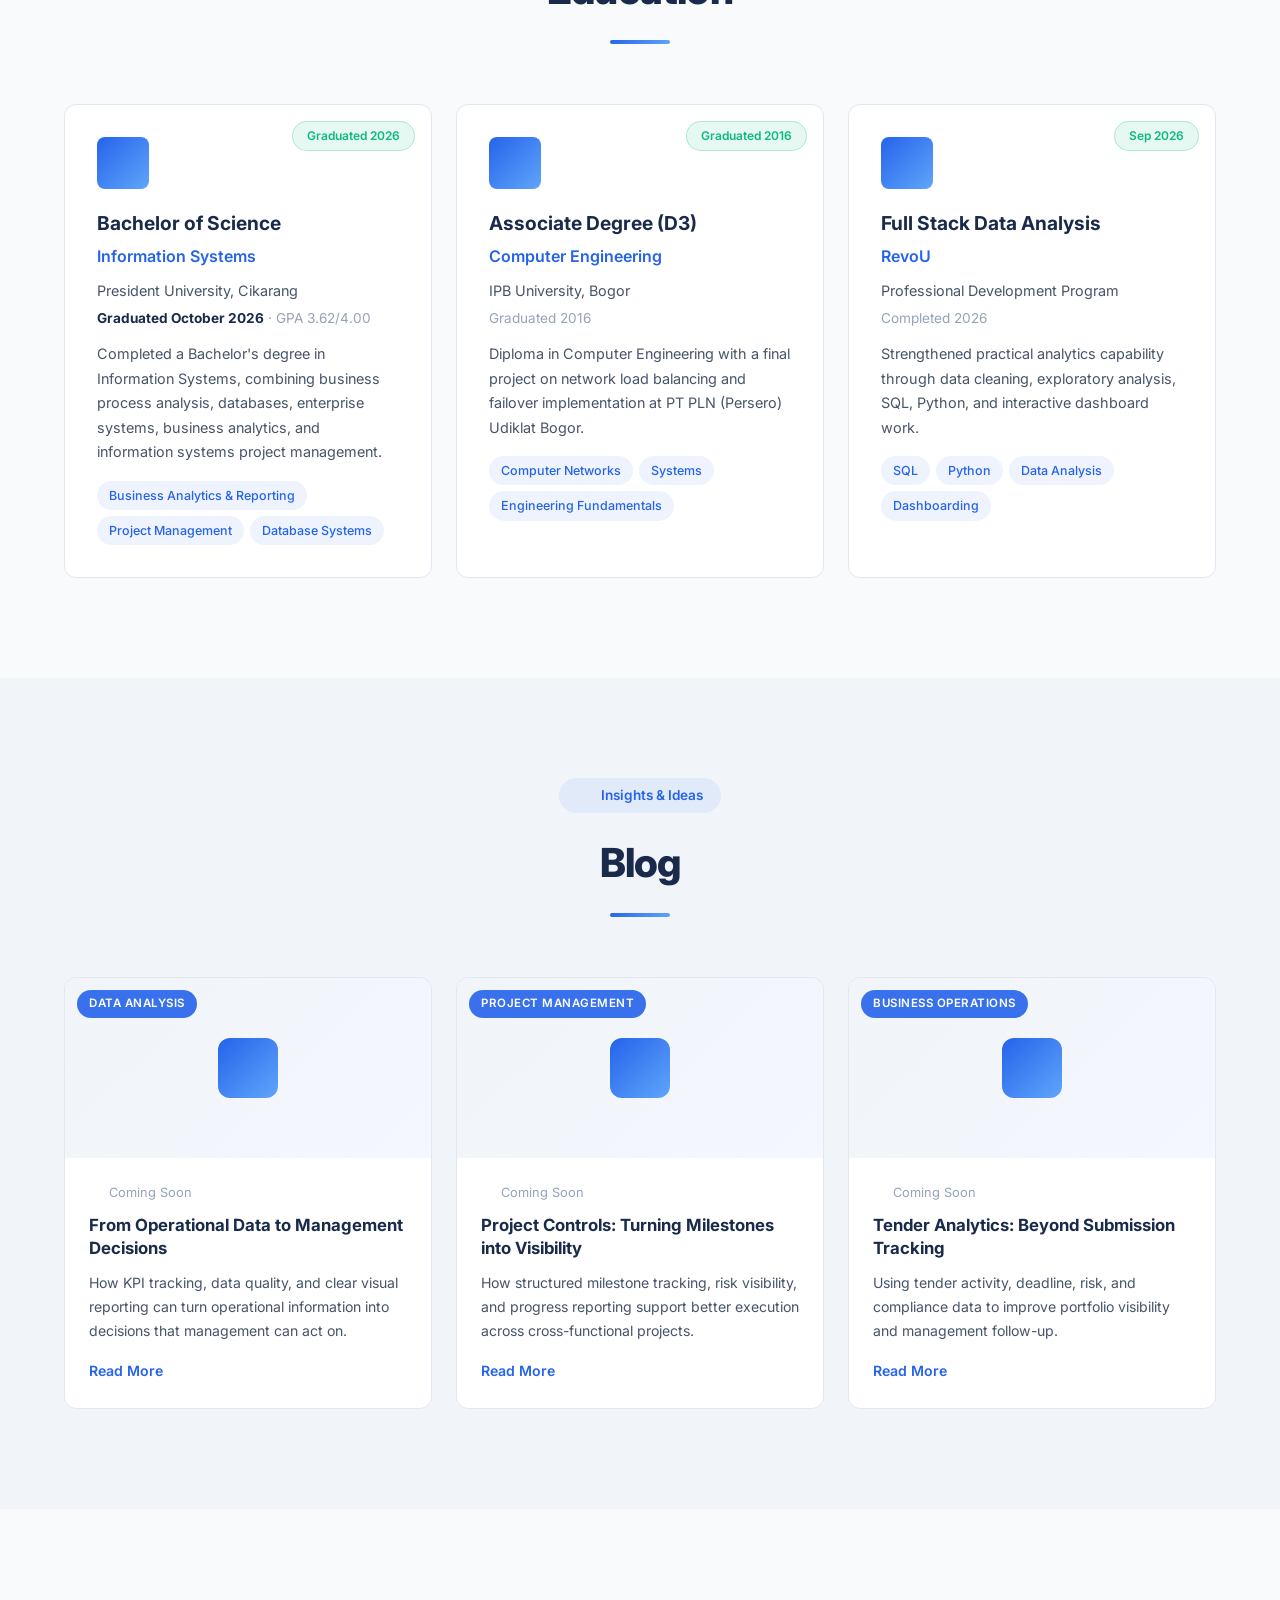
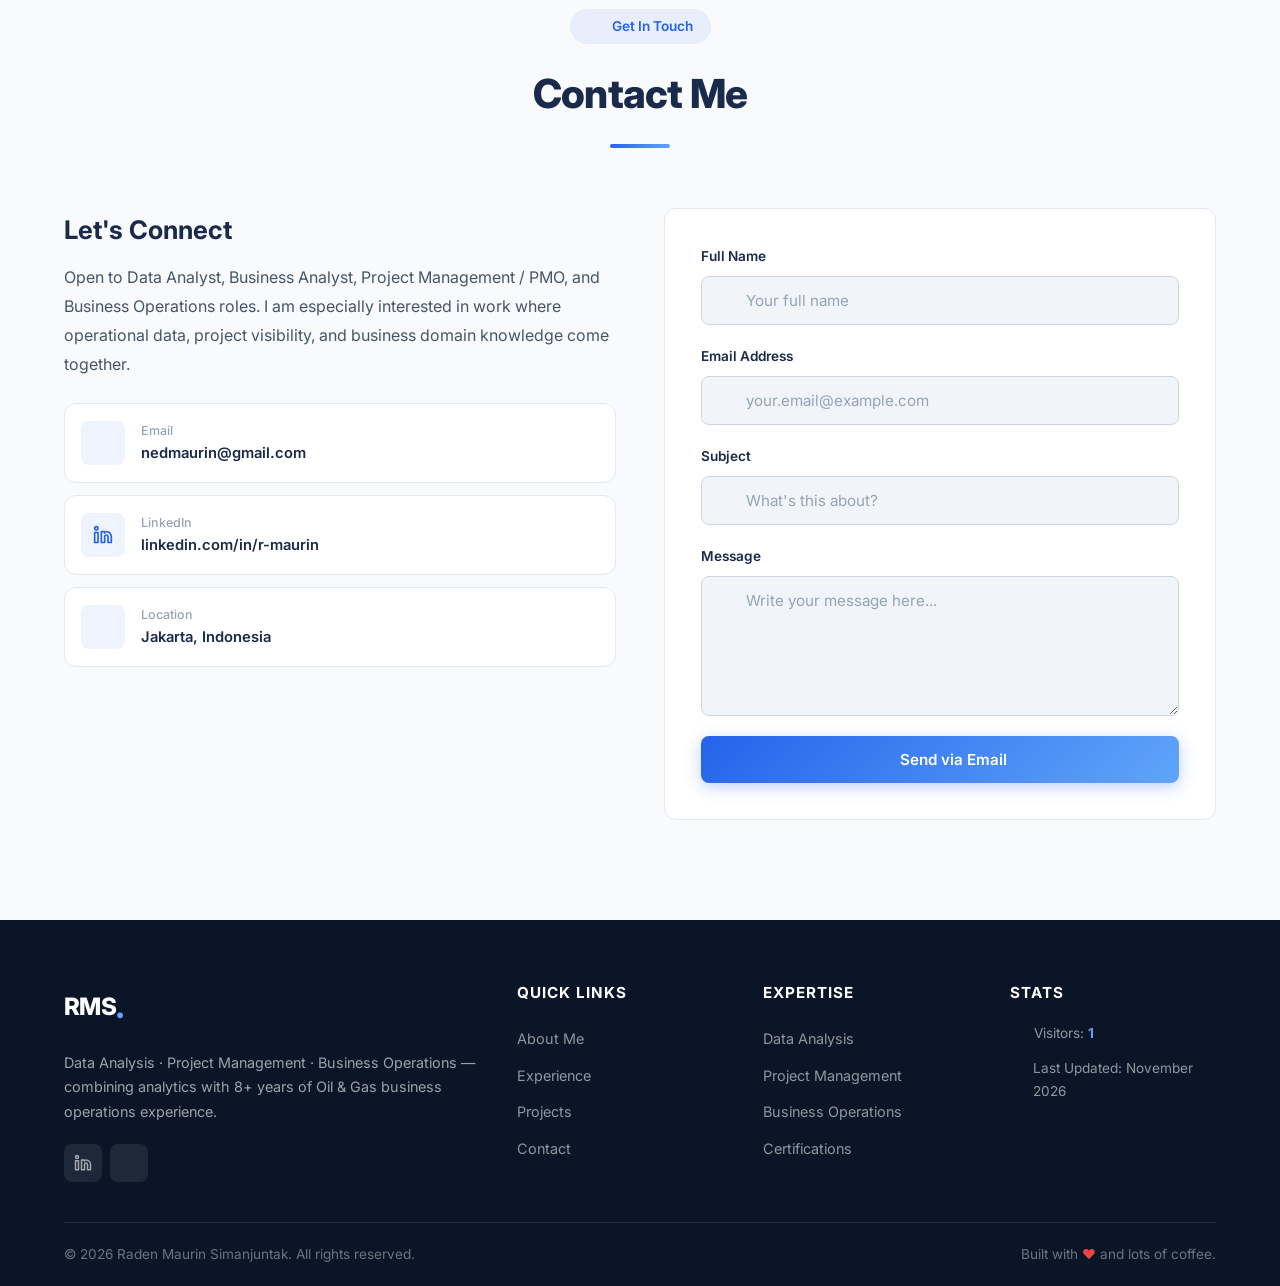
==== commit 43c31a56: "Added Year Graduate D3" ====
--- a/index.html
+++ b/index.html
@@ -492,6 +492,7 @@
                     <div class="education-card-icon">
                         <i data-lucide="book-marked"></i>
                     </div>
+                    <div class="education-card-badge completed">Graduated 2016</div>
                     <h3 class="education-degree">Associate Degree (D3)</h3>
                     <h4 class="education-field">Computer Engineering</h4>
                     <p class="education-institution">IPB University, Bogor</p>
